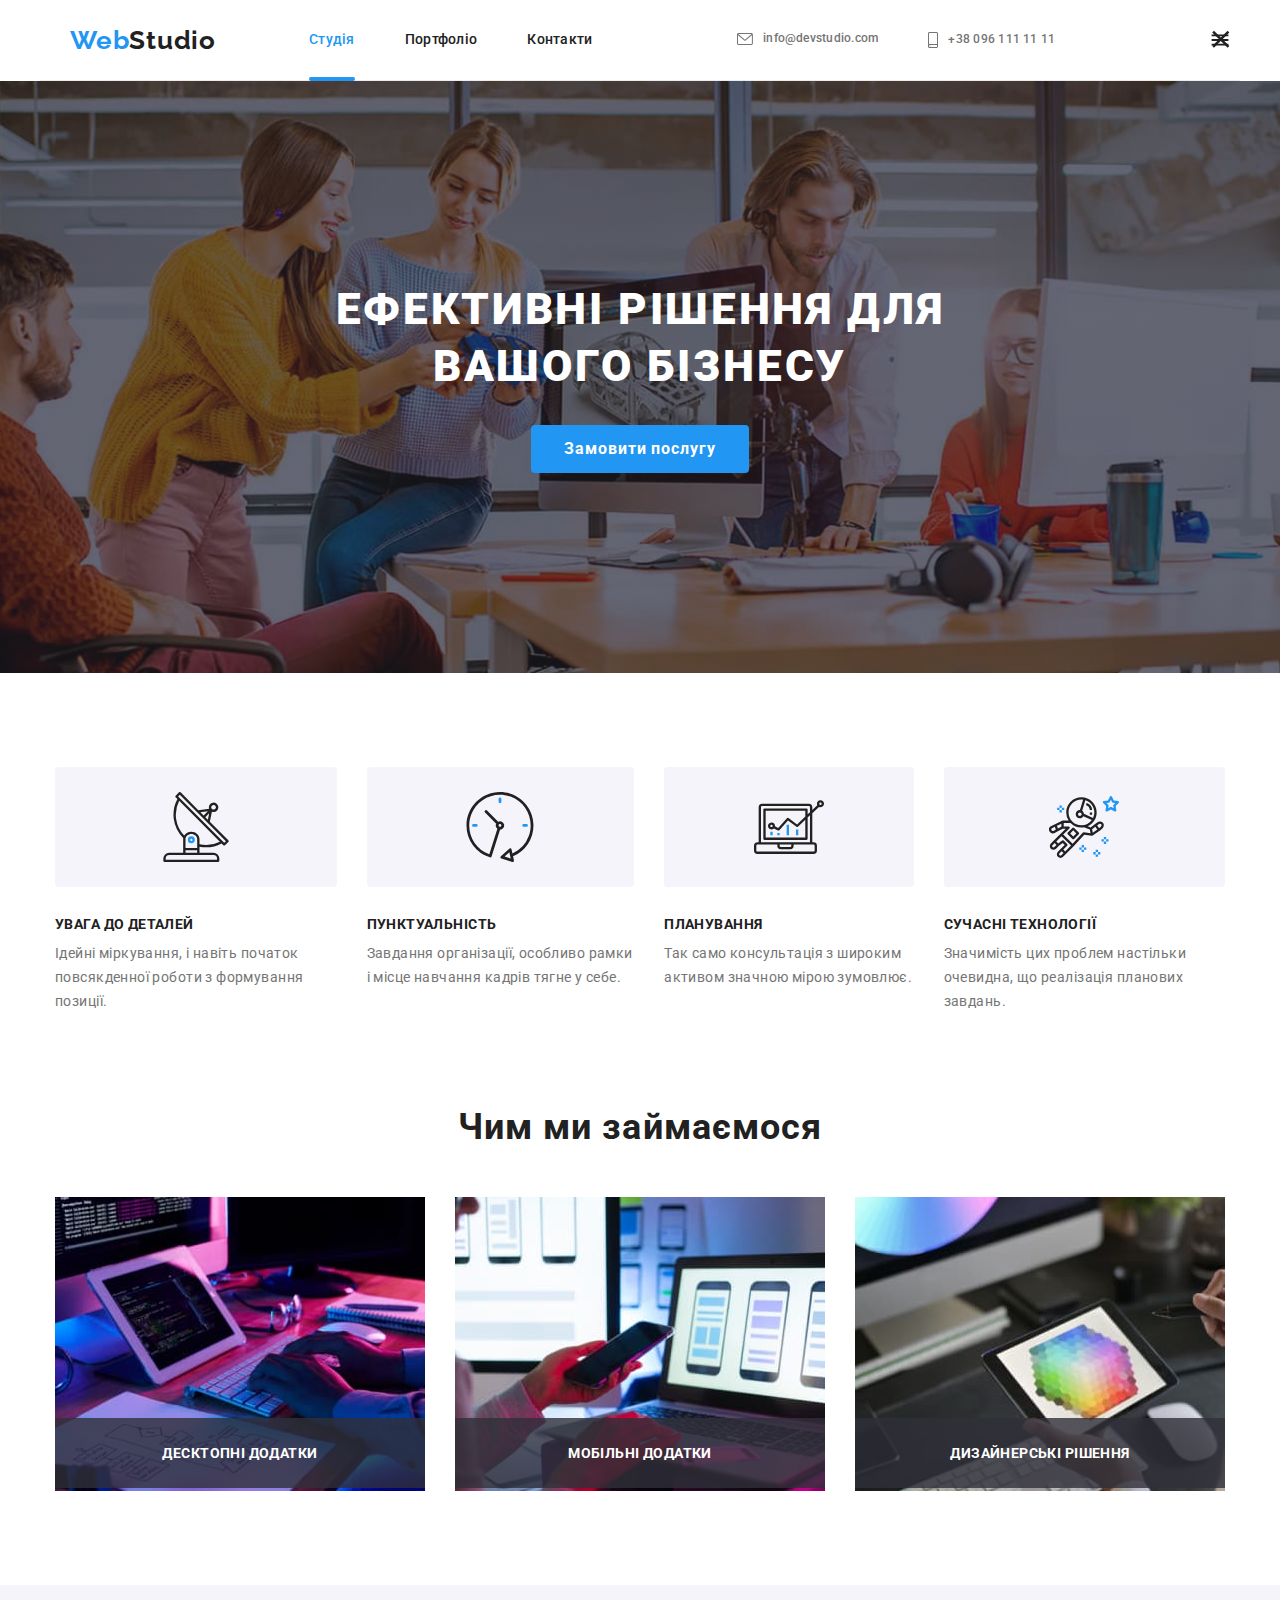
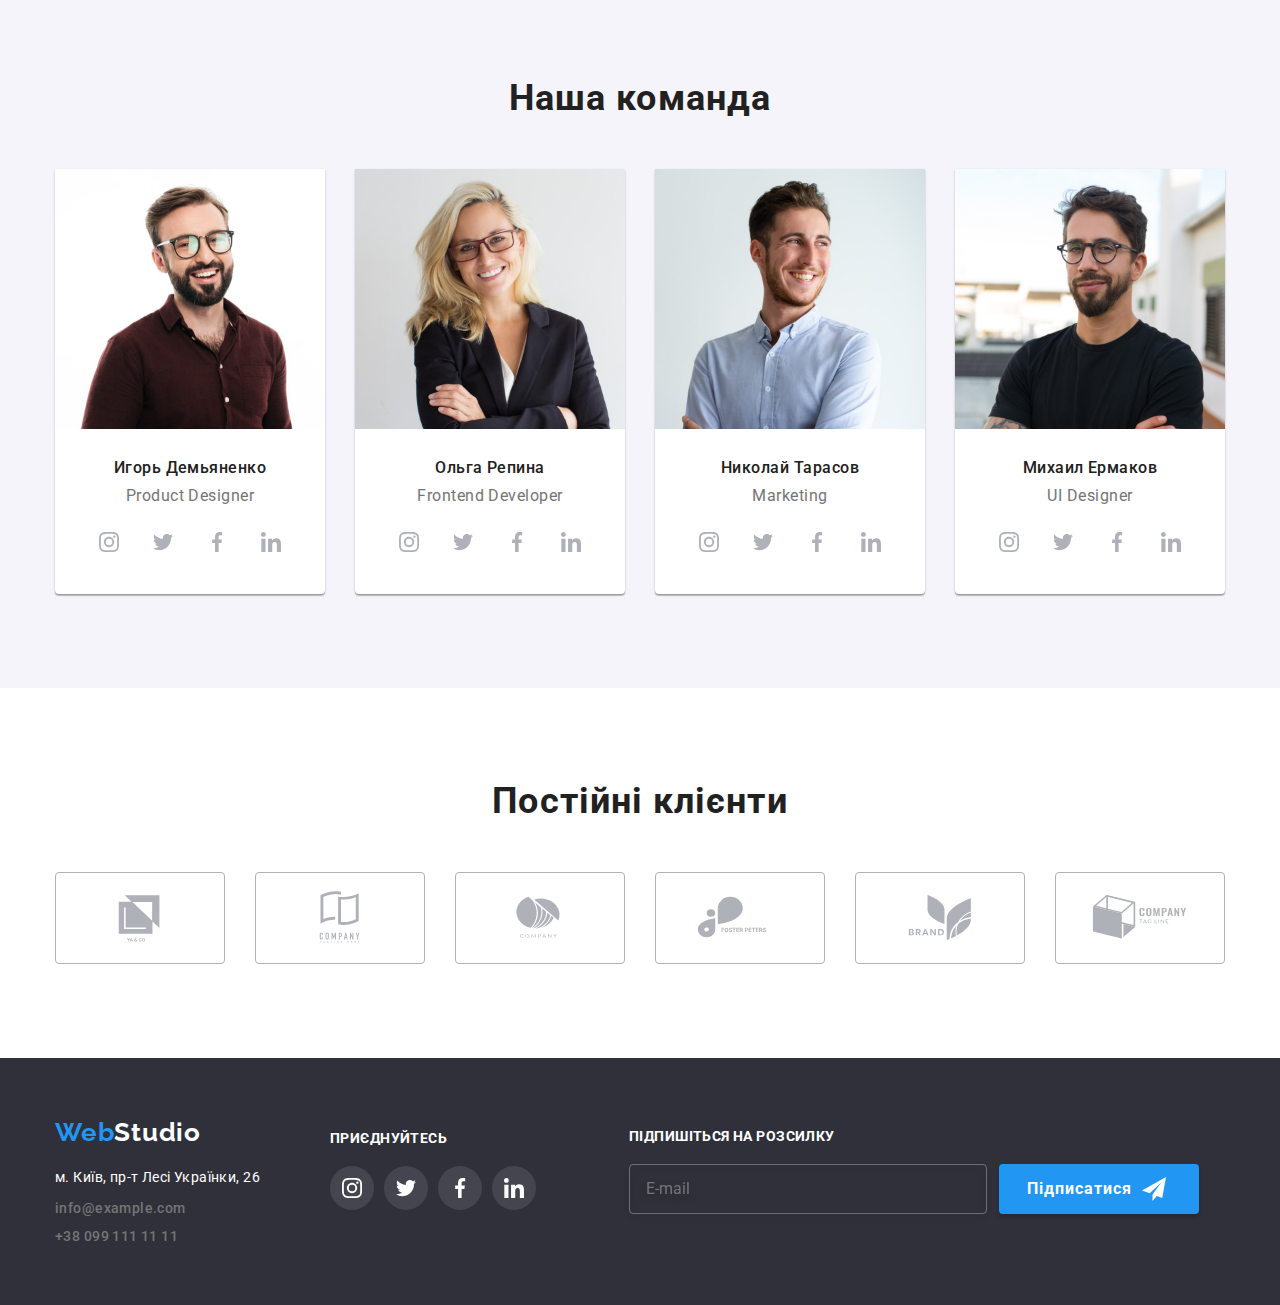
==== index.html @ d183eb11 "styles" ====
<!DOCTYPE html>
<html lang="uk">

<head>
  <meta charset="UTF-8" />
  <meta http-equiv="X-UA-Compatible" content="IE=edge" />
  <meta name="viewport" content="width=device-width, initial-scale=1.0" />
  <title>WebStudio</title>
  <link href="https://fonts.googleapis.com/css2?family=Raleway:wght@700&family=Roboto:wght@400;500;700;900&display=swap"
    rel="stylesheet" />
  <link rel="stylesheet"
    href="https://cdnjs.cloudflare.com/ajax/libs/modern-normalize/1.1.0/modern-normalize.min.css" />
  <link rel="stylesheet" href="./css/main.min.css" />
</head>

<body data-page>
  <header class="header">
    <div class="header__container">
      <a class="header__logo" href="/">Web<span class="header__logo header__logo--styles">Studio</span></a>
      <nav class="nav">
        <ul class="nav__list">
          <li class="nav__item">
            <a class="nav__link nav__link--current" href="#">Студія</a>
          </li>
          <li class="nav__item">
            <a class="nav__link" href="portfolio.html"> Портфоліо</a>
          </li>
          <li class="nav__item"><a class="nav__link" href="#">Контакти</a></li>
        </ul>
      </nav>
      <ul class="contacts__list">
        <li class="contacts__item contacts__item--tablet">
          <a class="contacts__link" href="mailto:info@devstudio.com">
            <svg class="contacts__icon-envelope">
              <use href="./images/icons.svg#envelope"></use>
            </svg>
            info@devstudio.com</a>
        </li>
        <li class="contacts__item">
          <a class="contacts__link" href="tel:+380961111111">
            <svg class="contacts__icon-smartphone">
              <use href="./images/icons.svg#smartphone"></use>
            </svg>+38 096 111 11 11</a>
        </li>
      </ul>
      <button class="button__mobile is-open" type="button">
        <svg class="button-mobile__icon" width="40" height="40" aria-label="перемикач мщбільного меню">
          <use class="icon__menu-mobile" href="./images/icons.svg#menu-mobile"></use>
          <use class="icon__menu-close" href="./images/icons.svg#icon-close"></use>
        </svg>
      </button>
    </div>
  </header>

  <main>
    <!-- hero -->
    <section class="hero">
      <div class="hero__container">
        <h1 class="hero__title">
          Ефективні рішення для <br /> вашого бізнесу
        </h1>
        <button class="hero__btn" type="button" data-modal-open>Замовити послугу</button>
      </div>
    </section>
    <!-- feature -->
    <section class="feature">
      <div class="feature__container">
        <ul class="feature__list">
          <li class="feature__item">
            <div class="feature-block">
              <svg class="feature-block__icon">
                <use href="./images/icons.svg#antenna"></use>
              </svg>
            </div>
            <h2 class="feature__title">УВАГА ДО ДЕТАЛЕЙ</h2>
            <p class="feature__text">
              Ідейні міркування, і навіть початок повсякденної роботи з формування позиції.
            </p>
          </li>

          <li class="feature__item">
            <div class="feature-block">
              <svg class="feature-block__icon">
                <use href="./images/icons.svg#clock"></use>
              </svg>
            </div>
            <h2 class="feature__title">ПУНКТУАЛЬНІСТЬ</h2>
            <p class="feature__text">
              Завдання організації, особливо рамки і місце навчання кадрів тягне у себе.
            </p>
          </li>

          <li class="feature__item">
            <div class="feature-block">
              <svg class="feature-block__icon">
                <use href="./images/icons.svg#diagram"></use>
              </svg>
            </div>
            <h2 class="feature__title">ПЛАНУВАННЯ</h2>
            <p class="feature__text">
              Так само консультація з широким активом значною мірою зумовлює.
            </p>
          </li>

          <li class="feature__item">
            <div class="feature-block">
              <svg class="feature-block__icon">
                <use href="./images/icons.svg#astronaut"></use>
              </svg>
            </div>
            <h2 class="feature__title">СУЧАСНІ ТЕХНОЛОГІЇ</h2>
            <p class="feature__text">
              Значимість цих проблем настільки очевидна, що реалізація планових завдань.
            </p>
          </li>
        </ul>
      </div>
    </section>
    <!--cart -->
    <section class="cart">
      <div class="cart__container">
        <h2 class="cart__title">Чим ми займаємося</h2>

        <ul class="cart__list">
          <li class="cart__item">
            <img class="cart__img" src="images/derection/derection1.jpg" alt="HTML програмирование" width="370"
              height="294" />
            <p class="cart__label">Десктопні&nbsp;додатки</p>
          </li>
          <li class="cart__item">
            <img class="cart__img" src="images/derection/derection2.jpg" alt="Разработка мобильного приложения"
              width="370" height="294" />
            <p class="cart__label">Мобільні&nbsp;додатки</p>
          </li>
          <li class="cart__item">
            <img class="cart__img" src="images/derection/derection3.jpg" alt="Палитра на планшете" width="370"
              height="294" />
            <p class="cart__label">Дизайнерські&nbsp;рішення</p>
          </li>
        </ul>
      </div>
    </section>
    <!-- team -->
    <section class="team">
      <div class="team__container">
        <h2 class="team__title">Наша команда</h2>
        <ul class="team__list">

          <li class="team__item">
            <img class="team__img" src="images/team/team1.jpg" alt="Product Designer" width="270" height="260" />
            <div class="team__wrapper">
              <h3 class="team__name">Игорь Демьяненко</h3>
              <p class="team__profession">Product Designer</p>
              <ul class="social">
                <li class="social__item">
                  <a class="social__link" href="" target="_blank" rel="noopener noreferrer" aria-label="instagram">
                    <svg class="social__icon">
                      <use href="./images/icons.svg#instagram"></use>
                    </svg></a>
                </li>
                <li class="social__item"><a class="social__link" href="" target="_blank" rel="noopener noreferrer"
                    aria-label="twitter"><svg class="social__icon">
                      <use href="./images/icons.svg#twitter"></use>
                    </svg></a></li>
                <li class="social__item"> <a class="social__link" href="" target="_blank" rel="noopener noreferrer"
                    aria-label="facebook"> <svg class="social__icon">
                      <use href="./images/icons.svg#facebook"></use>
                    </svg></a></li>
                <li class="social__item"> <a class="social__link" href="" target="_blank" rel="noopener noreferrer"
                    aria-label="linkedin"> <svg class="social__icon">
                      <use href="./images/icons.svg#linkedin"></use>
                    </svg></a></li>
              </ul>
            </div>
          </li>

          <li class="team__item">
            <img class="team__img" src="images/team/team2.jpg" alt="Frontend Developer" width="270" height="260" />
            <div class="team__wrapper">
              <h3 class="team__name">Ольга Репина</h3>
              <p class="team__profession">Frontend Developer</p>
              <ul class="social">
                <li class="social__item"> <a class="social__link" href="" target="_blank" rel="noopener noreferrer"
                    aria-label="instagram">
                    <svg class="social__icon">
                      <use href="./images/icons.svg#instagram"></use>
                    </svg></a></li>
                <li class="social__item"><a class="social__link" href="" target="_blank" rel="noopener noreferrer"
                    aria-label="twitter"><svg class="social__icon">
                      <use href="./images/icons.svg#twitter"></use>
                    </svg></a></li>
                <li class="social__item"> <a class="social__link" href="" target="_blank" rel="noopener noreferrer"
                    aria-label="facebook"> <svg class="social__icon">
                      <use href="./images/icons.svg#facebook"></use>
                    </svg></a></li>
                <li class="social__item"> <a class="social__link" href="" target="_blank" rel="noopener noreferrer"
                    aria-label="linkedin"> <svg class="social__icon">
                      <use href="./images/icons.svg#linkedin"></use>
                    </svg></a></li>
              </ul>
            </div>
          </li>

          <li class="team__item">
            <img class="team__img" src="images/team/team3.jpg" alt="Marketing" width="270" height="260" />
            <div class="team__wrapper">
              <h3 class="team__name">Николай Тарасов</h3>
              <p class="team__profession">Marketing</p>
              <ul class="social">
                <li class="social__item"> <a class="social__link" href="" target="_blank" rel="noopener noreferrer"
                    aria-label="instagram">
                    <svg class="social__icon">
                      <use href="./images/icons.svg#instagram"></use>
                    </svg></a></li>
                <li class="social__item"><a class="social__link" href="" target="_blank" rel="noopener noreferrer"
                    aria-label="twitter"><svg class="social__icon">
                      <use href="./images/icons.svg#twitter"></use>
                    </svg></a></li>
                <li class="social__item"> <a class="social__link" href="" target="_blank" rel="noopener noreferrer"
                    aria-label="facebook"> <svg class="social__icon">
                      <use href="./images/icons.svg#facebook"></use>
                    </svg></a></li>
                <li class="social__item"> <a class="social__link" href="" target="_blank" rel="noopener noreferrer"
                    aria-label="linkedin"> <svg class="social__icon">
                      <use href="./images/icons.svg#linkedin"></use>
                    </svg></a></li>
              </ul>
            </div>
          </li>

          <li class="team__item">
            <img class="team__img" src="images/team/team4.jpg" alt="UI Designer" width="270" height="260" />
            <div class="team__wrapper">
              <h3 class="team__name">Михаил Ермаков</h3>
              <p class="team__profession">UI Designer</p>
              <ul class="social">
                <li class="social__item"> <a class="social__link" href="" target="_blank" rel="noopener noreferrer"
                    aria-label="instagram">
                    <svg class="social__icon">
                      <use href="./images/icons.svg#instagram"></use>
                    </svg></a></li>
                <li class="social__item"><a class="social__link" href="" target="_blank" rel="noopener noreferrer"
                    aria-label="twitter"><svg class="social__icon">
                      <use href="./images/icons.svg#twitter"></use>
                    </svg></a></li>
                <li class="social__item"> <a class="social__link" href="" target="_blank" rel="noopener noreferrer"
                    aria-label="facebook"> <svg class="social__icon">
                      <use href="./images/icons.svg#facebook"></use>
                    </svg></a></li>
                <li class="social__item"> <a class="social__link" href="" target="_blank" rel="noopener noreferrer"
                    aria-label="linkedin"> <svg class="social__icon">
                      <use href="./images/icons.svg#linkedin"></use>
                    </svg></a></li>
              </ul>
            </div>
          </li>
        </ul>
      </div>
    </section>
    <!-- clients -->
    <section class="clients">
      <div class="clients__container">
        <h2 class="clients__title">Постійні клієнти</h2>
        <ul class="clients__list">
          <li class="clients__item">
            <a class="clients__logo" href="">
              <svg class="clients__icon icon-logo">
                <use href="./images/icons.svg#logo-1"></use>
              </svg></a>
          </li>
          <li class="clients__item">
            <a class="clients__logo" href="">
              <svg class="clients__icon">
                <use href="./images/icons.svg#logo-2"></use>
              </svg>
            </a>
          </li>
          <li class="clients__item">
            <a class="clients__logo" href="">
              <svg class="clients__icon">
                <use href="./images/icons.svg#logo-3"></use>
              </svg>
            </a>
          </li>
          <li class="clients__item">
            <a class="clients__logo" href="">
              <svg class="clients__icon">
                <use href="./images/icons.svg#logo-4"></use>
              </svg>
            </a>
          </li>
          <li class="clients__item">
            <a class="clients__logo" href="">
              <svg class="clients__icon">
                <use href="./images/icons.svg#logo-5"></use>
              </svg>
            </a>
          </li>
          <li class="clients__item">
            <a class="clients__logo" href="">
              <svg class="clients__icon">
                <use href="./images/icons.svg#logo-6"></use>
              </svg>
            </a>
          </li>
        </ul>
      </div>
    </section>
  </main>
  <!-- footer -->
  <footer class="footer">
    <div class="footer__container">
      <div class="footer__tablet">
        <div class="footer__group">
          <a class="footer__logo" href="/">Web<span class="footer__logo footer__logo--styles">Studio</span></a>

          <address class="footer__address">м. Київ, пр-т Лесі Українки, 26</address>

          <ul class="footer-contacts__list">
            <li class="footer-contacts__item">
              <a class="footer-contacts__link" href="mailto:info@example.com">info@example.com</a>
            </li>
            <li class="footer-contacts__item">
              <a class="footer-contacts__link" href="tel:+380991111111">+38 099 111 11 11</a>
            </li>
          </ul>
        </div>

        <div class="footer__socials-group">
          <h2 class="footer__socials-title">приєднуйтесь</h2>

          <ul class="footer-socials__list">
            <li class="footer-socials__item">
              <a class="footer-social__link" href="" target="_blank" rel="noopener noreferrer" aria-label="instagram">
                <svg class="footer-social__icon">
                  <use href="./images/icons.svg#instagram"></use>
                </svg></a>
            </li>
            <li class="footer-socials__item">
              <a class="footer-social__link" href="" target="_blank" rel="noopener noreferrer" aria-label="twitter"><svg
                  class="footer-social__icon">
                  <use href="./images/icons.svg#twitter"></use>
                </svg></a>
            </li>
            <li class="footer-socials__item">
              <a class="footer-social__link" href="" target="_blank" rel="noopener noreferrer" aria-label="facebook">
                <svg class="footer-social__icon">
                  <use href="./images/icons.svg#facebook"></use>
                </svg></a>
            </li>
            <li class="footer-socials__item">
              <a class="footer-social__link" href="" target="_blank" rel="noopener noreferrer" aria-label="linkedin">
                <svg class="footer-social__icon">
                  <use href="./images/icons.svg#linkedin"></use>
                </svg></a>
            </li>
          </ul>
        </div>
      </div>
      <!-- footer-form-group -->
      <div class="footer-form__group">
        <h2 class="footer-form__title">Підпишіться на розсилку</h2>
        <form class="footer-form">
          <input class="footer-form__email" type="text" placeholder="E-mail">
          <div class="footer-form-btn__tablet">
            <button class="footer-form__btn" type="submit">Підписатися <svg class="footer-form__btn-icon">
                <use href="./images/icons.svg#send"></use>
              </svg></button>
          </div>
        </form>
      </div>
    </div>
  </footer>
  <!-- backdrop -->
  <div class="backdrop is-hidden" data-modal>
    <div class="modal">
      <button class="modal-btn" type="button" data-modal-close>
        <svg class="modal-btn__icon" width="18" height="18">
          <use href="./images/icons.svg#icon-close"></use>
        </svg>
      </button>
      <!-- form -->
      <form class="register-form">
        <strong class="register-form__title">Залиште свої дані, ми вам передзвонимо</strong>
        <div class="register-form__group" role="group">
          <label class="register-form__wrap">
            <span class="register-form__label">Ім'я</span>
            <input class="register-form__input" type="text" name="user-name" required minlength="3">
            <svg class="register-form__icon" width="18" height="18">
              <use href="./images/icons.svg#person"></use>
            </svg>
          </label>
          <label class="register-form__wrap">
            <span class="register-form__label">Телефон</span>
            <input class="register-form__input" type="text" name="user-phone" required>
            <svg class="register-form__icon" width="18" height="18">
              <use href="./images/icons.svg#phone"></use>
            </svg>
          </label>
          <label class="register-form__wrap">
            <span class="register-form__label">Пошта</span>
            <input class="register-form__input" type="text" name="user-email" required>
            <svg class="register-form__icon" width="18" height="18">
              <use href="./images/icons.svg#email"></use>
            </svg>
          </label>
          <label class="register-form__wrap">
            <span class="register-form__label">Коментар</span>
            <textarea class="register-form__message" name="user-commet" rows="10"
              placeholder="Введіть текст"></textarea>
          </label>
        </div>

        <label class="register-form__agreement">
          <input class="register-checkbox visually-hidden" type="checkbox" name="user-rules" value="rules">
          <svg class="register-checkbox__icon" width="16" height="15">
            <use class="register-icon__uncheck" href="./images/icons.svg#uncheck"></use>
            <use class="register-icon__check" href="./images/icons.svg#check"></use>
          </svg><span class="register-checkbox__text">Погоджуюся з розсилкою та приймаю
            <a href="" class="register-checkbox__link" target="_blank">Умови договору</a>
          </span>
        </label>

        <button class="register-form__btn" type="submit">Відправити</button>
      </form>
    </div>
  </div>
  <script src="./js/modal.js"></script>
  <!-- <script src="./js/mobile-menu.js"></script> -->
</body>

</html>
---- css/main.min.css ----
:root{--main-font: "Roboto", sans-serif;--secondary-font: "Raleway", sans-serif;--white-color: #fff;--main-txt-color: #212121;--accent-color: #2196f3;--grey-color: #757575;--darkblue-background-color: #2f303a;--lightdrey-background-color: #f5f4fa;--border-color: #ececec;--border-cart-color: #eeeeee;--btn-background-color: #188ce8;--animation-hover: 250ms cubic-bezier(0.4, 0, 0.2, 1)}.visually-hidden{position:absolute;white-space:nowrap;width:1px;height:1px;overflow:hidden;border:0;padding:0;clip:rect(0 0 0 0);-webkit-clip-path:inset(50%);clip-path:inset(50%);margin:-1px}@-webkit-keyframes move{0%{-webkit-transform:translatex(-600px);transform:translatex(-600px)}100%{-webkit-transform:translatex(0);transform:translatex(0)}}@keyframes move{0%{-webkit-transform:translatex(-600px);transform:translatex(-600px)}100%{-webkit-transform:translatex(0);transform:translatex(0)}}@-webkit-keyframes animateY{0%{opacity:.5;-webkit-transform:translateY(-220px);transform:translateY(-220px)}50%{opacity:.7;-webkit-transform:translateY(-5px);transform:translateY(-5px)}100%{opacity:1;-webkit-transform:translateY(0);transform:translateY(0)}}@keyframes animateY{0%{opacity:.5;-webkit-transform:translateY(-220px);transform:translateY(-220px)}50%{opacity:.7;-webkit-transform:translateY(-5px);transform:translateY(-5px)}100%{opacity:1;-webkit-transform:translateY(0);transform:translateY(0)}}@-webkit-keyframes fade-in{0%{opacity:.3;-webkit-transform:translateY(300px) scale(0.3);transform:translateY(300px) scale(0.3)}100%{opacity:1;-webkit-transform:translatey(0) scale(1);transform:translatey(0) scale(1)}}@keyframes fade-in{0%{opacity:.3;-webkit-transform:translateY(300px) scale(0.3);transform:translateY(300px) scale(0.3)}100%{opacity:1;-webkit-transform:translatey(0) scale(1);transform:translatey(0) scale(1)}}@media screen and (min-width: 480px){.portfolio,.clients,.team,.cart,.feature,.hero{padding:60px 0}}@media screen and (min-width: 768px){.portfolio,.clients,.team,.cart,.feature,.hero{padding:60px 0}}@media screen and (min-width: 1200px){.portfolio,.clients,.team,.cart,.feature,.hero{padding:94px 0}}.portfolio__container,.footer__container,.clients__container,.team__container,.cart__container,.feature__container,.hero__container,.header__container,.header{margin:0 auto;padding:0 15px}@media screen and (min-width: 480px){.portfolio__container,.footer__container,.clients__container,.team__container,.cart__container,.feature__container,.hero__container,.header__container,.header{width:480px}}@media screen and (min-width: 768px){.portfolio__container,.footer__container,.clients__container,.team__container,.cart__container,.feature__container,.hero__container,.header__container,.header{width:768px}}@media screen and (min-width: 1200px){.portfolio__container,.footer__container,.clients__container,.team__container,.cart__container,.feature__container,.hero__container,.header__container,.header{width:1200px}}body{font-family:var(--main-font);color:var(--main-txt-color);margin:0}.no-scroll{overflow:hidden}html{-webkit-box-sizing:border-box;box-sizing:border-box}*,*::before,*::after{-webkit-box-sizing:inherit;box-sizing:inherit}h1,h2,h3,h4,h5,h6,p,ul{margin:0;padding:0}ul{list-style-type:none}.hero__btn{display:inline-block;padding:10px 24px;font-family:inherit;line-height:1.6;font-weight:700;font-size:16px;letter-spacing:.06em;cursor:pointer;border:1px solid rgba(0,0,0,0);border-radius:4px;background-color:var(--accent-color);color:var(--white-color);-webkit-transition:background-color var(--animation-hover),color var(--animation-hover);transition:background-color var(--animation-hover),color var(--animation-hover)}.hero__btn:hover,.hero__btn:focus{background-color:var(--btn-background-color);color:var(--white-color)}@media screen and (min-width: 1200px){.hero__btn{padding:10px 32px}}.button__mobile{display:-webkit-inline-box;display:-ms-inline-flexbox;display:inline-flex;-webkit-box-align:center;-ms-flex-align:center;align-items:center;-webkit-box-pack:center;-ms-flex-pack:center;justify-content:center;background-color:rgba(0,0,0,0);border:none;width:40px;height:40px;margin-left:auto}@media screen and (max-widht: 738px){.button__mobile{display:none}}.button-mobile__icon{width:40px;height:40px;fill:var(--main-txt-color)}@media screen and (max-widht: 738px){.button-mobile__icon{display:none}}.button__mobile .icon__menu-close{display:none}.button__mobile.is-open .icon__menu-close{display:block}@media screen and (min-width: 768px)and (max-width: 1200px){.footer-form__group{max-width:450px;text-align:center;margin:0 auto}}@media screen and (min-width: 1200px){.footer-form__group{margin:0}}@media screen and (min-width: 450px)and (max-width: 768px){.footer-form__group{text-align:center}}.footer-form__title{font-weight:700;font-size:14px;line-height:1.1428571429;letter-spacing:.03em;text-transform:uppercase;color:var(--white-color);margin-bottom:20px}@media screen and (min-width: 1200px){.footer-form{display:-webkit-box;display:-ms-flexbox;display:flex}}.footer-form__email{margin-bottom:20px;min-width:450px;min-height:50px;padding:15px 16px;border:none;border:1px solid rgba(255,255,255,.3);-webkit-filter:drop-shadow(0px 4px 4px rgba(0, 0, 0, 0.15));filter:drop-shadow(0px 4px 4px rgba(0, 0, 0, 0.15));border-radius:4px;background-color:rgba(0,0,0,0);outline:rgba(0,0,0,0)}@media screen and (min-width: 1200px){.footer-form__email{margin:0 12px 0 0}}@media screen and (min-width: 1200px){.footer-form__email{min-width:358px}}.footer-form__btn{font-weight:700;font-size:16px;line-height:1.875;display:-webkit-inline-box;display:-ms-inline-flexbox;display:inline-flex;-webkit-box-align:center;-ms-flex-align:center;align-items:center;letter-spacing:.06em;color:var(--white-color);min-width:200px;min-height:50px;padding:10px 28px;background-color:var(--accent-color);border:none;-webkit-box-shadow:0px 4px 4px rgba(0,0,0,.15);box-shadow:0px 4px 4px rgba(0,0,0,.15);border-radius:4px}.footer-form__btn-icon{margin-left:10px;width:24px;height:24px;fill:var(--white-color)}.backdrop{position:fixed;top:0;left:0;z-index:1000;display:-webkit-box;display:-ms-flexbox;display:flex;-webkit-box-align:center;-ms-flex-align:center;align-items:center;-webkit-box-pack:center;-ms-flex-pack:center;justify-content:center;width:100%;height:100%;background-color:rgba(0,0,0,.2);-webkit-transition:opacity var(--animation-hover),visibility var(--animation-hover);transition:opacity var(--animation-hover),visibility var(--animation-hover)}.backdrop.is-hidden{opacity:0;visibility:hidden;pointer-events:none}.modal{display:block;position:absolute;padding:40px 39px 40px 41px;top:50%;left:50%;-webkit-transform:translate(-50%, -50%);transform:translate(-50%, -50%);width:528px;min-height:581px;background-color:#fff;-webkit-box-shadow:0px 1px 3px rgba(0,0,0,.12),0px 1px 1px rgba(0,0,0,.14),0px 2px 1px rgba(0,0,0,.2);box-shadow:0px 1px 3px rgba(0,0,0,.12),0px 1px 1px rgba(0,0,0,.14),0px 2px 1px rgba(0,0,0,.2);border-radius:4px;opacity:1;-webkit-transition:opacity var(--animation-hover),-webkit-transform var(--animation-hover);transition:opacity var(--animation-hover),-webkit-transform var(--animation-hover);transition:transform var(--animation-hover),opacity var(--animation-hover);transition:transform var(--animation-hover),opacity var(--animation-hover),-webkit-transform var(--animation-hover)}.backdrop.is-hidden .modal{opacity:0;-webkit-transform:translate(-50%, -50%) scale(0.5);transform:translate(-50%, -50%) scale(0.5)}.modal-btn{position:absolute;top:8px;right:8px;cursor:pointer;border-radius:50%;background-color:rgba(0,0,0,0);border:1px solid rgba(0,0,0,.1);width:30px;height:30px;padding:0;display:-webkit-box;display:-ms-flexbox;display:flex;-webkit-box-align:center;-ms-flex-align:center;align-items:center;-webkit-box-pack:center;-ms-flex-pack:center;justify-content:center}.modal-btn__icon{width:18px;height:18px;-webkit-transition:fill var(--animation-hover);transition:fill var(--animation-hover)}.modal-btn__icon:hover,.modal-btn__icon:focus{fill:#2196f3}.register-form{text-align:center}.register-form__title{display:block;margin-bottom:12px;text-align:center;font-weight:700;font-size:20px;line-height:1.15;letter-spacing:.03em;color:inherit}.register-form__group{margin-bottom:20px}.register-form__wrap{display:block;position:relative}.register-form__wrap:not(:last-child){margin-bottom:10px}.register-form__label{display:block;text-align:left;margin-bottom:4px;font-weight:400;font-size:12px;line-height:1.1666666667;letter-spacing:.01em;color:var(--grey-color)}.register-form__input,.register-form__message{height:40px;width:100%;padding:15px;padding-left:42px;outline:rgba(0,0,0,0);border:1px solid rgba(33,33,33,.2);border-radius:4px;-webkit-transition:border-color var(--animation-hover);transition:border-color var(--animation-hover)}.register-form__input:hover,.register-form__input:focus,.register-form__message:hover,.register-form__message:focus{border-color:var(--accent-color)}.register-form__message{resize:none;height:120px;padding:12px 16px;-webkit-transition:border-color var(--animation-hover);transition:border-color var(--animation-hover)}.register-form__message::-webkit-input-placeholder{font-weight:400;font-size:12px;line-height:1.1666666667;letter-spacing:.01em;color:rgba(117,117,117,.5)}.register-form__message::-moz-placeholder{font-weight:400;font-size:12px;line-height:1.1666666667;letter-spacing:.01em;color:rgba(117,117,117,.5)}.register-form__message:-ms-input-placeholder{font-weight:400;font-size:12px;line-height:1.1666666667;letter-spacing:.01em;color:rgba(117,117,117,.5)}.register-form__message::-ms-input-placeholder{font-weight:400;font-size:12px;line-height:1.1666666667;letter-spacing:.01em;color:rgba(117,117,117,.5)}.register-form__message::placeholder{font-weight:400;font-size:12px;line-height:1.1666666667;letter-spacing:.01em;color:rgba(117,117,117,.5)}.register-form__icon{position:absolute;bottom:11px;left:15px;display:-webkit-box;display:-ms-flexbox;display:flex;-webkit-box-align:center;-ms-flex-align:center;align-items:center;-webkit-box-pack:center;-ms-flex-pack:center;justify-content:center;-webkit-transition:fill var(--animation-hover);transition:fill var(--animation-hover)}.register-form__input:hover+.register-form__icon,.register-form__input:focus+.register-form__icon{fill:var(--accent-color)}.register-form__agreement{margin-bottom:30px;display:-webkit-box;display:-ms-flexbox;display:flex;-webkit-box-align:center;-ms-flex-align:center;align-items:center;-webkit-box-pack:center;-ms-flex-pack:center;justify-content:center}.register-checkbox:checked+.register-checkbox__icon .register-icon__uncheck{opacity:0;-webkit-transition:opacity var(--animation-hover);transition:opacity var(--animation-hover)}.register-checkbox__icon{margin-right:8px;-webkit-transition:background-color var(--animation-hover);transition:background-color var(--animation-hover)}.register-checkbox:checked+.register-checkbox__icon{background-color:var(--accent-color)}.register-icon__check{opacity:0;fill:var(--white-color);-webkit-transition:opacity var(--animation-hover);transition:opacity var(--animation-hover)}.register-checkbox:checked+.register-checkbox__icon .register-icon__check{opacity:1}.register-checkbox:checked .register-checkbox__icon{background-color:var(--accent-color)}.register-checkbox__text{font-weight:400;font-size:14px;line-height:1.7142857143;letter-spacing:.03em;color:var(--grey-color);-webkit-user-select:none;-moz-user-select:none;-ms-user-select:none;user-select:none}.register-checkbox__link{color:#2196f3;text-underline-position:under}.register-form__btn{display:-webkit-inline-box;display:-ms-inline-flexbox;display:inline-flex;-webkit-box-align:center;-ms-flex-align:center;align-items:center;padding:10px 52px;font-weight:700;font-size:16px;line-height:1.875;letter-spacing:.06em;cursor:pointer;border:none;-webkit-box-shadow:0px 4px 4px rgba(0,0,0,.15);box-shadow:0px 4px 4px rgba(0,0,0,.15);border-radius:4px;background-color:var(--accent-color);color:var(--white-color)}.register-form__btn:hover,.register-form__btn:focus{background-color:var(--btn-background-color)}@media screen and (min-width: 738px){.nav{margin-left:88px}}@media screen and (min-width: 1200px){.nav{margin-left:93px}}.nav__list{display:none}@media screen and (min-width: 738px){.nav__list{display:-webkit-box;display:-ms-flexbox;display:flex}}.nav__item+.nav__item{margin-left:50px}.nav__link{display:block;padding:32px 0;text-decoration:none;font-weight:500;font-size:40px;line-height:1.1;letter-spacing:.02em;-webkit-transition:color var(--animation-hover);transition:color var(--animation-hover);color:var(--main-txt-color);position:relative}.nav__link:hover,.nav__link:focus{color:var(--accent-color)}.nav__link::after{content:"";display:block;position:absolute;bottom:-1px;width:100%;background-color:var(--accent-color);border-radius:2px;height:4px;opacity:0;-webkit-transition:opacity var(--animation-hover);transition:opacity var(--animation-hover)}.nav__link:hover:after{opacity:1}@media screen and (min-width: 738px){.nav__link{font-size:14px}}.nav__link--current{color:var(--accent-color)}.nav__link.nav__link--current::after{opacity:1}.header{border-bottom:1px solid var(--border-color)}@media screen and (min-width: 738px)and (max-width: 1200px){.header{margin:0;padding:0}}.header__container{display:-webkit-box;display:-ms-flexbox;display:flex;-webkit-box-align:center;-ms-flex-align:center;align-items:center}.header__logo{font-weight:700;text-decoration:none;font-family:var(--secondary-font);font-size:24px;line-height:1.1;letter-spacing:.03em;color:var(--accent-color)}@media screen and (min-width: 1200px){.header__logo{font-size:26px}}.header__logo--styles{font-style:var(--secondary-font);font-size:26px;line-height:1.1;letter-spacing:.03em;color:var(--main-txt-color)}@media screen and (min-width: 320px)and (max-width: 1200px){.contacts__list{display:none}}@media screen and (min-width: 738px)and (max-width: 1200px){.contacts__list{max-width:138px;display:block;margin-left:auto}}@media screen and (min-width: 1200px){.contacts__list{display:-webkit-box;display:-ms-flexbox;display:flex;margin-left:auto}}.contacts__list .contacts__link{-webkit-box-align:center;-ms-flex-align:center;align-items:center;display:-webkit-box;display:-ms-flexbox;display:flex;font-weight:500;font-size:12px;line-height:1.1;letter-spacing:.02em;text-decoration:none;color:var(--grey-color);-webkit-transition:color var(--animation-hover);transition:color var(--animation-hover)}@media screen and (min-width: 1200px){.contacts__list .contacts__link{padding:32px 0}}@media screen and (min-width: 738px)and (max-width: 1200px){.contacts__item--tablet{margin-bottom:10px}}@media screen and (min-width: 768px){.contacts__link{font-size:12px}}@media screen and (min-width: 1200px){.contacts__link{font-size:14px}}.contacts__item:not(:last-child){margin-right:50px}.contacts__link:hover,.contacts__link:focus{color:var(--accent-color)}.contacts__icon-envelope{width:16px;height:12px;fill:currentColor;margin-right:10px;-webkit-transition:fill var(--animation-hover);transition:fill var(--animation-hover)}.contacts__icon-smartphone{width:10px;height:16px;fill:currentColor;margin-right:10px;-webkit-transition:fill var(--animation-hover);transition:fill var(--animation-hover)}.contacts__icon-envelope:hover,.contacts__icon-smartphone:hover,.contacts__icon-envelope:focus,.contacts__icon-smartphone:focus{fill:var(--accent-color)}.hero{padding-top:118px;padding-bottom:118px;text-align:center;background-color:var(--darkblue-background-color);background-image:-webkit-gradient(linear, left top, right top, from(rgba(47, 48, 58, 0.4)), to(rgba(47, 48, 58, 0.4))),url("../images/hero/Img-10-2.jpg");background-image:linear-gradient(to right, rgba(47, 48, 58, 0.4), rgba(47, 48, 58, 0.4)),url("../images/hero/Img-10-2.jpg");max-width:1600px;margin:0 auto;background-repeat:no-repeat;background-size:cover;background-position:center}@media screen and (min-width: 1200px){.hero{padding:200px 0 200px 0}}.hero__title{margin-bottom:30px;font-weight:900;font-size:26px;line-height:1.3;letter-spacing:.06em;text-transform:uppercase;color:var(--white-color);-webkit-animation:move 1500ms linear 100ms 1 both;animation:move 1500ms linear 100ms 1 both}@media screen and (min-width: 1200px){.hero__title{font-size:44px}}.feature{padding-bottom:0}.feature__list{margin:0 auto}@media screen and (min-width: 768px){.feature__list{display:-webkit-box;display:-ms-flexbox;display:flex;gap:30px}}@media screen and (min-width: 768px)and (max-width: 1200px){.feature__list{display:-webkit-box;display:-ms-flexbox;display:flex;-ms-flex-wrap:wrap;flex-wrap:wrap;gap:30px;-webkit-box-pack:center;-ms-flex-pack:center;justify-content:center}}.feature__item{margin-bottom:30px}@media screen and (min-width: 768px){.feature__item{margin-bottom:0}}@media screen and (min-width: 768px)and (max-width: 1200px){.feature__item{-ms-flex-preferred-size:calc((100% - 60px)/2);flex-basis:calc((100% - 60px)/2)}}.feature__item:not(:last-child){margin-bottom:0}.feature__title{margin-bottom:10px}.feature-block{display:-webkit-box;display:-ms-flexbox;display:flex;height:120px;background-color:var(--lightdrey-background-color);-webkit-box-pack:center;-ms-flex-pack:center;justify-content:center;-webkit-box-align:center;-ms-flex-align:center;align-items:center;border-radius:4px;margin-bottom:30px}.feature-block__icon{margin:0;width:70px;height:70px}.feature__title{font-weight:700;text-transform:uppercase;font-size:14px;line-height:1.1;letter-spacing:.03em}.feature__text{font-size:14px;line-height:1.7;letter-spacing:.03em;color:var(--grey-color)}@media screen and (min-width: 320px)and (max-width: 1199px){.cart{display:none}}.cart__title{text-align:center;margin-bottom:50px;font-weight:700;font-size:36px;line-height:1.1;letter-spacing:.03em;-webkit-animation:move 1500ms linear 100ms 1 both;animation:move 1500ms linear 100ms 1 both}.cart__list{display:-webkit-box;display:-ms-flexbox;display:flex;gap:30px}.cart__item{position:relative;-webkit-animation:fade-in 1500ms ease 100ms 1 alternate both;animation:fade-in 1500ms ease 100ms 1 alternate both}.cart__img{display:block}.cart__label{font-weight:700;font-size:14px;line-height:1.1428571429;text-align:center;letter-spacing:.03em;text-transform:uppercase;display:-webkit-box;display:-ms-flexbox;display:flex;-webkit-box-align:center;-ms-flex-align:center;align-items:center;-webkit-box-pack:center;-ms-flex-pack:center;justify-content:center;position:absolute;bottom:3px;background-color:rgba(47,48,58,.8);color:#fff;width:100%;padding:27px 107px;-webkit-animation:animateY 5000ms ease 500ms 1 alternate both;animation:animateY 5000ms ease 500ms 1 alternate both}.team{background-color:var(--lightdrey-background-color)}.team__title{text-align:center;margin-bottom:30px;font-weight:700;font-size:28px;line-height:1.1;letter-spacing:.03em;-webkit-animation:move 1500ms linear 100ms 1 both;animation:move 1500ms linear 100ms 1 both}@media screen and (min-width: 1200px){.team__title{font-size:36px;margin-bottom:50px}}.team__list{margin:0 auto}@media screen and (min-width: 768px){.team__list{display:-webkit-box;display:-ms-flexbox;display:flex;gap:30px;-webkit-box-pack:center;-ms-flex-pack:center;justify-content:center}}@media screen and (min-width: 768px)and (max-width: 1200px){.team__list{display:-webkit-box;display:-ms-flexbox;display:flex;-ms-flex-wrap:wrap;flex-wrap:wrap;gap:30px}}.team__item{background-color:var(--white-color);text-align:center;border-radius:0px 0px 4px 4px;-webkit-box-shadow:0px 1px 3px rgba(0,0,0,.12),0px 1px 1px rgba(0,0,0,.14),0px 2px 1px rgba(0,0,0,.2);box-shadow:0px 1px 3px rgba(0,0,0,.12),0px 1px 1px rgba(0,0,0,.14),0px 2px 1px rgba(0,0,0,.2);-webkit-animation:fade-in 1500ms ease 100ms 1 alternate both;animation:fade-in 1500ms ease 100ms 1 alternate both}@media screen and (min-width: 768px)and (max-width: 1200px){.team__item{-ms-flex-preferred-size:calc((100% - 60px)/2);flex-basis:calc((100% - 60px)/2)}}.team__img{display:block}.team__wrapper{padding:30px 0}.team__name{margin-bottom:10px;font-weight:500;font-size:16px;line-height:1.1;letter-spacing:.03em}.team__profession{font-size:16px;line-height:1.1;letter-spacing:.03em;color:var(--grey-color);margin-bottom:16px}.social{display:-webkit-box;display:-ms-flexbox;display:flex;-webkit-box-pack:center;-ms-flex-pack:center;justify-content:center}.social__item:not(:last-child){margin-right:10px}.social__link{width:44px;height:44px;border-radius:50%;display:-webkit-box;display:-ms-flexbox;display:flex;-webkit-box-align:center;-ms-flex-align:center;align-items:center;-webkit-box-pack:center;-ms-flex-pack:center;justify-content:center;color:#afb1b8;-webkit-transition:background-color var(--animation-hover),color var(--animation-hover);transition:background-color var(--animation-hover),color var(--animation-hover)}.social__link:hover,.social__link:focus{background-color:var(--accent-color);color:var(--white-color)}.social__icon{width:20px;height:20px;fill:currentColor}.clients__title{text-align:center;margin-bottom:30px;font-weight:700;font-size:28px;line-height:1.1;letter-spacing:.03em;-webkit-animation:move 1500ms linear 100ms 1 both;animation:move 1500ms linear 100ms 1 both}@media screen and (min-width: 1200px){.clients__title{font-size:36px;margin-bottom:50px}}.clients__list{display:-webkit-box;display:-ms-flexbox;display:flex;-ms-flex-wrap:wrap;flex-wrap:wrap;gap:30px}@media screen and (min-width: 1200px){.clients__list{display:-webkit-box;display:-ms-flexbox;display:flex;gap:30px}}@media screen and (min-width: 450px)and (max-width: 1200px){.clients__list{display:-webkit-box;display:-ms-flexbox;display:flex;-ms-flex-wrap:wrap;flex-wrap:wrap;gap:30px}}.clients__item{border-radius:4px;-webkit-animation:fade-in 1500ms ease 100ms 1 alternate both;animation:fade-in 1500ms ease 100ms 1 alternate both}@media screen and (min-width: 450px)and (max-width: 768px){.clients__item{-ms-flex-preferred-size:calc((100% - 60px)/2);flex-basis:calc((100% - 60px)/2)}}@media screen and (min-width: 450px)and (max-width: 1200px){.clients__item{-ms-flex-preferred-size:calc((100% - 60px)/3);flex-basis:calc((100% - 60px)/3)}}.clients__logo{border:1px solid #afb1b8;border-radius:4px;display:-webkit-box;display:-ms-flexbox;display:flex;-webkit-box-align:center;-ms-flex-align:center;align-items:center;-webkit-box-pack:center;-ms-flex-pack:center;justify-content:center;width:210px;height:92px;-webkit-transform:translatex(0);transform:translatex(0);-webkit-transition-property:-webkit-transform;transition-property:-webkit-transform;transition-property:transform;transition-property:transform, -webkit-transform;-webkit-transition-duration:2000ms;transition-duration:2000ms;-webkit-transition:border-color var(--animation-hover),fill var(--animation-hover);transition:border-color var(--animation-hover),fill var(--animation-hover)}@media screen and (min-width: 768px){.clients__logo{width:226px}}@media screen and (min-width: 1200px){.clients__logo{width:170px}}.clients__logo:hover,.clients__logo:focus{border-color:var(--accent-color)}.clients__icon{width:106px;height:60px;fill:#afb1b8;-webkit-transition:fill var(--animation-hover);transition:fill var(--animation-hover)}.clients__logo:hover .clients__icon,.clients__logo:focus .clients__icon{fill:var(--accent-color)}.footer{padding:60px 0;background-color:var(--darkblue-background-color)}.footer__container{-webkit-box-align:baseline;-ms-flex-align:baseline;align-items:baseline}@media screen and (min-width: 1200px){.footer__container{display:-webkit-box;display:-ms-flexbox;display:flex}}.footer__group{margin-bottom:60px}@media screen and (min-width: 1200px){.footer__group{margin-right:70px;margin-bottom:0}}.footer__tablet{margin-bottom:72px}@media screen and (min-width: 768px){.footer__tablet{display:-webkit-box;display:-ms-flexbox;display:flex}}@media screen and (min-width: 768px)and (max-width: 1200px){.footer__tablet{margin-left:76px;margin-right:101px;margin-bottom:60px}}@media screen and (min-width: 1200px){.footer__tablet{margin-bottom:0}}@media screen and (min-width: 450px)and (max-width: 768px){.footer__tablet{text-align:center}}.footer__logo{font-weight:700;text-decoration:none;font-family:var(--secondary-font);font-size:26px;line-height:1.1;letter-spacing:.03em;color:var(--accent-color)}.footer__logo--styles{color:var(--white-color)}.footer__address{margin-top:20px;font-style:normal;font-size:14px;line-height:1.7;letter-spacing:.03em;color:var(--white-color)}.footer-contacts__list{margin-left:auto}.footer-contacts__item{margin-top:9px}.footer-contacts__link{font-weight:500;font-size:14px;line-height:1.1;letter-spacing:.03em;text-decoration:none;color:var(--grey-color);-webkit-transition:color var(--animation-hover);transition:color var(--animation-hover)}.footer-contacts__link:hover,.footer-contacts__link:focus{color:var(--accent-color)}@media screen and (min-width: 768px)and (max-width: 1200px){.footer__socials-group{margin-left:auto;padding-top:5px}}@media screen and (min-width: 1200px){.footer__socials-group{margin-right:93px;padding-top:12px}}.footer__socials-title{font-weight:700;font-size:14px;line-height:1.1428571429;letter-spacing:.03em;padding:0;margin-bottom:20px;text-transform:uppercase;color:var(--white-color)}.footer-socials__list{display:-webkit-box;display:-ms-flexbox;display:flex;gap:10px;-webkit-box-align:center;-ms-flex-align:center;align-items:center;-webkit-box-pack:center;-ms-flex-pack:center;justify-content:center;display:flex}.footer-socials__item{display:-webkit-box;display:-ms-flexbox;display:flex}@media screen and (min-width: 450px)and (max-width: 1200px){.footer-socials__item:not(:last-child){margin-right:10px}}.footer-social__link{width:44px;height:44px;border-radius:50%;display:-webkit-box;display:-ms-flexbox;display:flex;-webkit-box-align:center;-ms-flex-align:center;align-items:center;-webkit-box-pack:center;-ms-flex-pack:center;justify-content:center;color:#fff;background-color:rgba(255,255,255,.1);-webkit-transition:background-color var(--animation-hover),color var(--animation-hover);transition:background-color var(--animation-hover),color var(--animation-hover)}.footer-social__link:hover,.footer-social__link:focus{background-color:var(--accent-color);color:var(--white-color)}.footer-social__icon{width:20px;height:20px;fill:currentColor}.portfolio-btn__list{display:-webkit-box;display:-ms-flexbox;display:flex;-webkit-box-pack:center;-ms-flex-pack:center;justify-content:center;margin-bottom:50px;gap:8px}.portfolio-btn{display:inline-block;padding:6px 22px;font-weight:500;font-family:inherit;font-size:16px;line-height:1.6;letter-spacing:.03em;color:var(--main-txt-color);background-color:var(--lightdrey-background-color);border:1px solid rgba(0,0,0,0);cursor:pointer;border-radius:4px;-webkit-animation:move 1500ms linear 100ms 1 both;animation:move 1500ms linear 100ms 1 both;-webkit-transition:background-color var(--animation-hover),color var(--animation-hover),-webkit-box-shadow var(--animation-hover);transition:background-color var(--animation-hover),color var(--animation-hover),-webkit-box-shadow var(--animation-hover);transition:background-color var(--animation-hover),color var(--animation-hover),box-shadow var(--animation-hover);transition:background-color var(--animation-hover),color var(--animation-hover),box-shadow var(--animation-hover),-webkit-box-shadow var(--animation-hover)}.portfolio-btn:hover,.portfolio-btn:focus{-webkit-box-shadow:0px 3px 1px rgba(0,0,0,.1),0px 1px 2px rgba(0,0,0,.08),0px 2px 2px rgba(0,0,0,.12);box-shadow:0px 3px 1px rgba(0,0,0,.1),0px 1px 2px rgba(0,0,0,.08),0px 2px 2px rgba(0,0,0,.12);background-color:var(--accent-color);color:var(--white-color)}.portfolio-btn.portfolio-btn--current{background-color:var(--accent-color);color:var(--white-color)}@media screen and (min-width: 738px){.portfolio__group{display:-webkit-box;display:-ms-flexbox;display:flex;-ms-flex-wrap:wrap;flex-wrap:wrap;gap:30px}}@media screen and (min-width: 738px)and (max-width: 1200px){.portfolio__group{display:-webkit-box;display:-ms-flexbox;display:flex;-ms-flex-wrap:wrap;flex-wrap:wrap;gap:30px}}.portfolio__bg{-webkit-animation:fade-in 1500ms ease 100ms 1 alternate both;animation:fade-in 1500ms ease 100ms 1 alternate both;-webkit-transition:opacity var(--animation-hover),-webkit-box-shadow var(--animation-hover),-webkit-transform var(--animation-hover);transition:opacity var(--animation-hover),-webkit-box-shadow var(--animation-hover),-webkit-transform var(--animation-hover);transition:box-shadow var(--animation-hover),opacity var(--animation-hover),transform var(--animation-hover);transition:box-shadow var(--animation-hover),opacity var(--animation-hover),transform var(--animation-hover),-webkit-box-shadow var(--animation-hover),-webkit-transform var(--animation-hover)}@media screen and (min-width: 450px)and (max-width: 1200px){.portfolio__bg{margin-bottom:30px}}@media screen and (min-width: 738px)and (max-width: 1200px){.portfolio__bg{-ms-flex-preferred-size:calc((100% - 60px)/2);flex-basis:calc((100% - 60px)/2)}}@media screen and (min-width: 1200px){.portfolio__bg{-ms-flex-preferred-size:calc((100% - 60px)/3);flex-basis:calc((100% - 60px)/3)}}.portfolio__bg:hover{-webkit-box-shadow:0px 1px 1px rgba(0,0,0,.12),0px 4px 4px rgba(0,0,0,.06),1px 4px 6px rgba(0,0,0,.16);box-shadow:0px 1px 1px rgba(0,0,0,.12),0px 4px 4px rgba(0,0,0,.06),1px 4px 6px rgba(0,0,0,.16)}.overlay{position:relative;overflow:hidden;-webkit-transition:opacity var(--animation-hover),-webkit-transform var(--animation-hover);transition:opacity var(--animation-hover),-webkit-transform var(--animation-hover);transition:transform var(--animation-hover),opacity var(--animation-hover);transition:transform var(--animation-hover),opacity var(--animation-hover),-webkit-transform var(--animation-hover)}.overlay__img{display:block}.overlay__text{width:100%;height:100%;display:-webkit-box;display:-ms-flexbox;display:flex;-webkit-box-align:center;-ms-flex-align:center;align-items:center;-webkit-box-pack:center;-ms-flex-pack:center;justify-content:center;padding:63px 24px;font-weight:400;font-size:18px;line-height:1.5555555556;letter-spacing:.03em;background-color:rgba(33,150,243,.9);-webkit-user-select:none;-moz-user-select:none;-ms-user-select:none;user-select:none;color:#fff;top:0;left:0;position:absolute;-webkit-transform:translateY(100%);transform:translateY(100%);opacity:0;-webkit-transition:opacity var(--animation-hover),-webkit-transform var(--animation-hover);transition:opacity var(--animation-hover),-webkit-transform var(--animation-hover);transition:opacity var(--animation-hover),transform var(--animation-hover);transition:opacity var(--animation-hover),transform var(--animation-hover),-webkit-transform var(--animation-hover)}.portfolio__bg:hover .overlay .overlay__text{-webkit-transform:translateY(0);transform:translateY(0);opacity:1}.portfolio__wrapper{padding:20px 24px;border:1px solid var(--border-cart-color);border-top:none}.portfolio__title{margin-bottom:4px;font-weight:700;line-height:2;letter-spacing:.03em;font-size:18px}.portfolio__subtitle{line-height:2.2;font-size:16px;letter-spacing:.03em;color:var(--grey-color)}/*# sourceMappingURL=main.min.css.map */
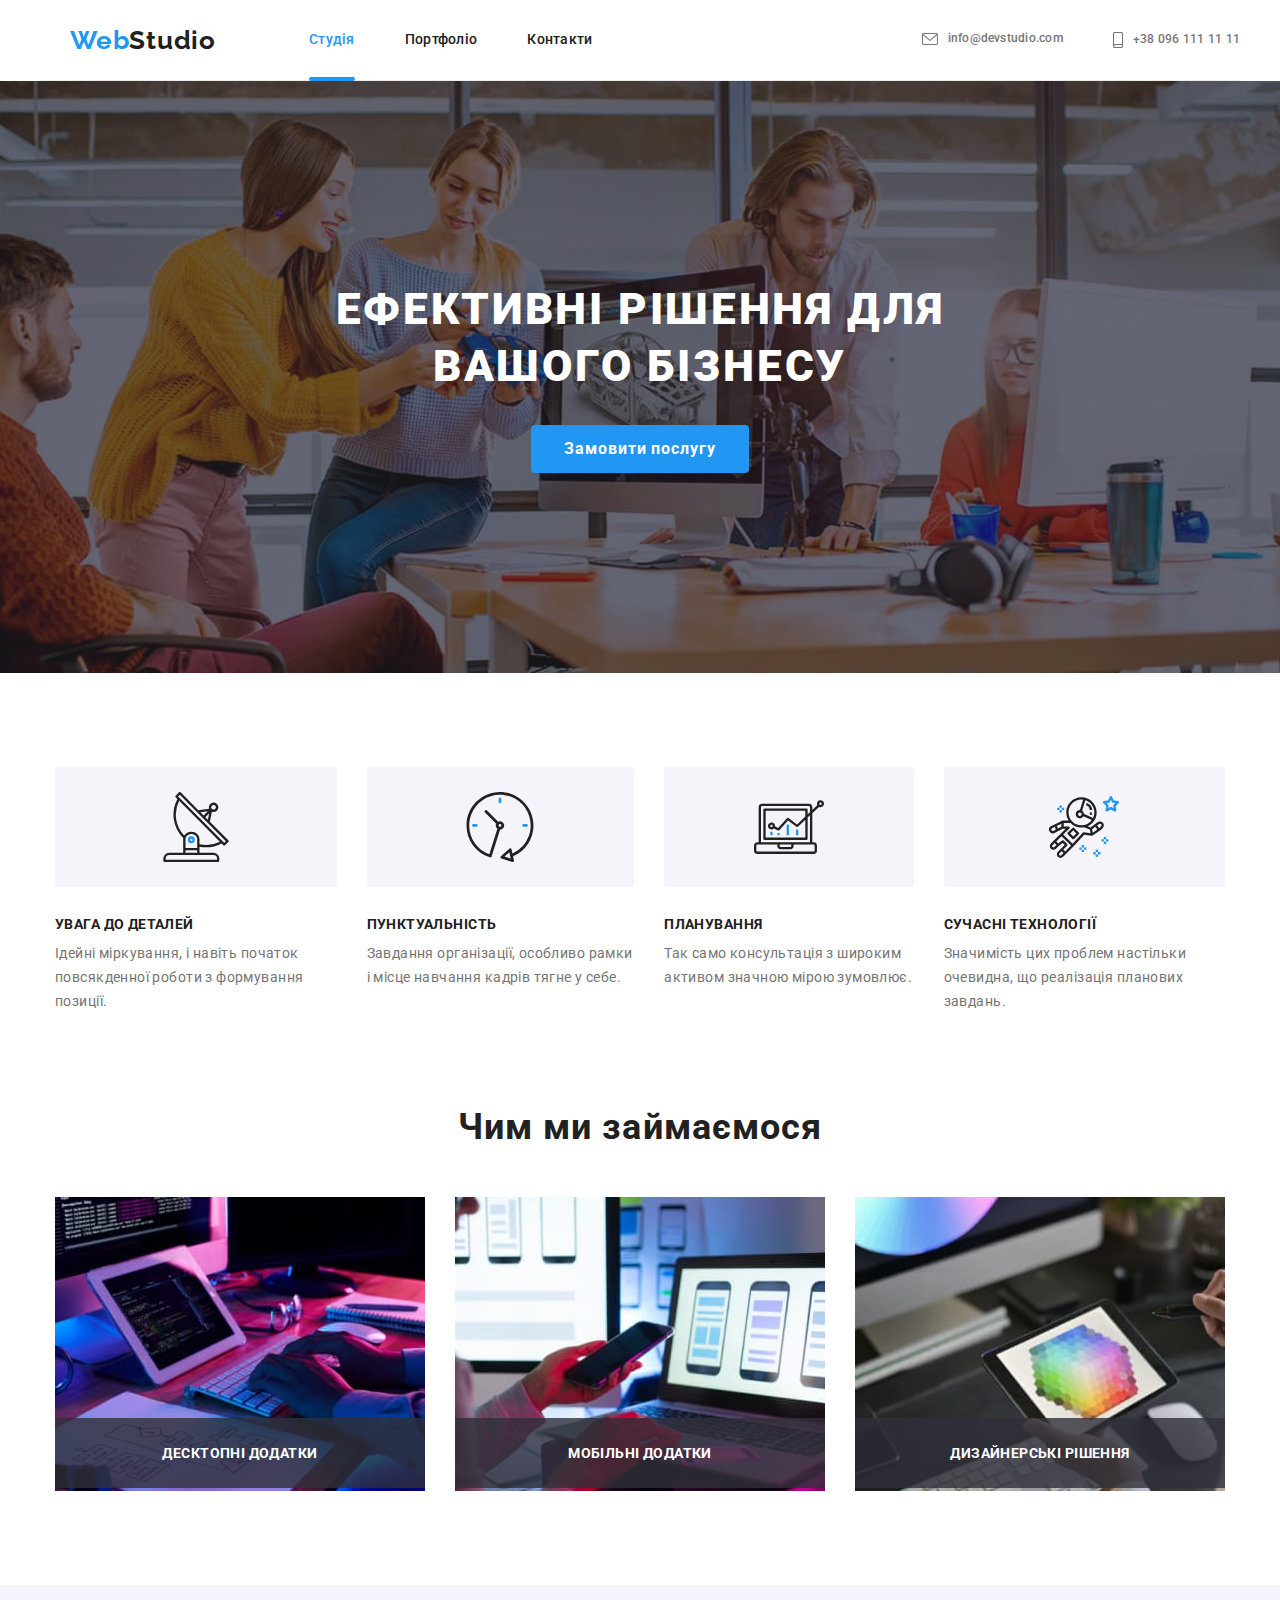
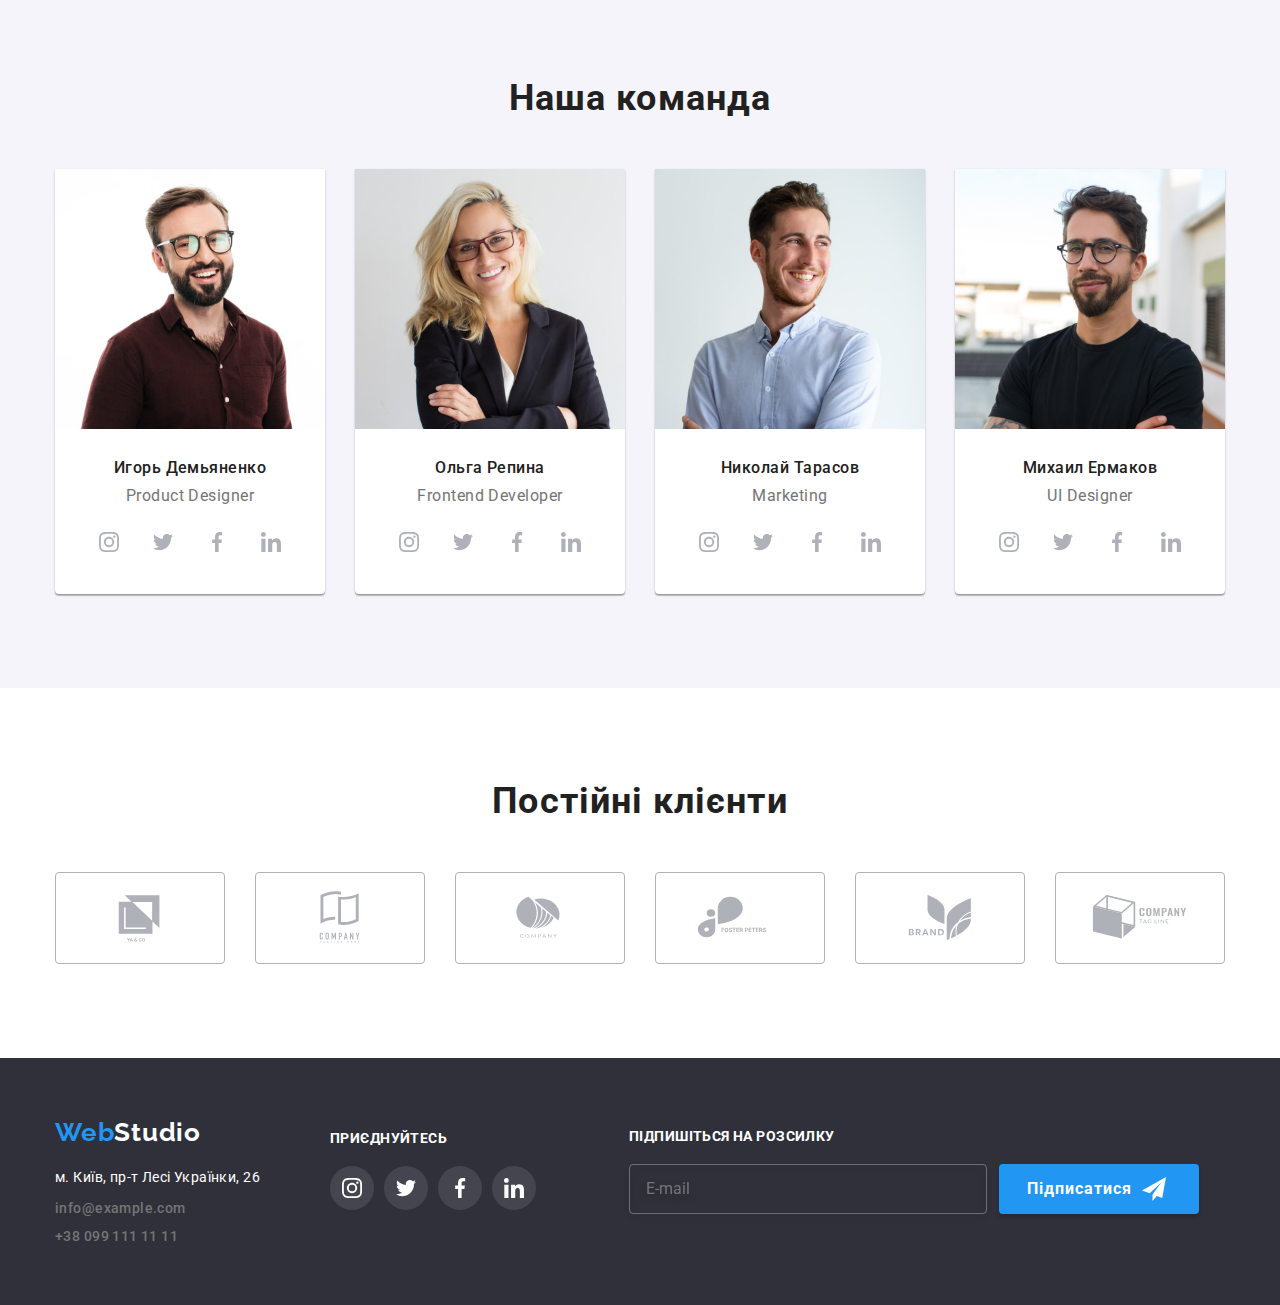
==== commit 30bbeb1c: "modal" ====
--- a/index.html
+++ b/index.html
@@ -30,20 +30,20 @@
       </nav>
       <ul class="contacts__list">
         <li class="contacts__item contacts__item--tablet">
-          <a class="contacts__link" href="mailto:info@devstudio.com">
-            <svg class="contacts__icon-envelope">
+          <a class="contacts__link" href="mailto:info@devstudio.com" target="_blank" rel="noopener noreferrer">
+            <svg class="contacts__icon-envelope" width="16" height="12">
               <use href="./images/icons.svg#envelope"></use>
             </svg>
             info@devstudio.com</a>
         </li>
         <li class="contacts__item">
-          <a class="contacts__link" href="tel:+380961111111">
+          <a class="contacts__link" href="tel:+380961111111" target="_blank" rel="noopener noreferrer">
             <svg class="contacts__icon-smartphone">
               <use href="./images/icons.svg#smartphone"></use>
             </svg>+38 096 111 11 11</a>
         </li>
       </ul>
-      <button class="button__mobile is-open" type="button">
+      <button class="button__mobile" type="button" aria-expanded="false" data-menu-close>
         <svg class="button-mobile__icon" width="40" height="40" aria-label="перемикач мщбільного меню">
           <use class="icon__menu-mobile" href="./images/icons.svg#menu-mobile"></use>
           <use class="icon__menu-close" href="./images/icons.svg#icon-close"></use>
@@ -425,8 +425,52 @@
       </form>
     </div>
   </div>
+  <div class="mobile-overlay__menu">
+    <div class="mobile-overlay__container">
+      <nav class="mobile-overlay__nav">
+        <ul class="nav-overlay__list">
+          <li class="nav-overlay__item">
+            <a class="nav-overlay__link nav-overlay__link--current" href="#">Студія</a>
+          </li>
+          <li class="nav-overlay__item">
+            <a class="nav-overlay__link" href="portfolio.html"> Портфоліо</a>
+          </li>
+          <li class="nav-overlay__item">
+            <a class="nav-overlay__link" href="#">Контакти</a>
+          </li>
+        </ul>
+      </nav>
+      <div class="overlay__bottom">
+        <ul class="contacts-overlay__list">
+          <li class="contacts-overlay__item">
+            <a class="contacts-overlay__tel" href="tel:+380961111111" target="_blank" rel="noopener noreferrer">+38 096
+              111 11 11</a>
+          </li>
+          <li class="contacts-overlay__item">
+            <a class="contacts-overlay__mail" href="mailto:info@devstudio.com" target="_blank"
+              rel="noopener noreferrer">info@devstudio.com</a>
+          </li>
+
+        </ul>
+        <ul class="reference-overlay__list">
+          <li class="reference-overlay__item">
+            <a href="" class="reference-overlay__link" target="_blank" rel="noopener noreferrer">Instagram</a>
+          </li>
+          <li class="reference-overlay__item">
+            <a href="" class="reference-overlay__link" target="_blank" rel="noopener noreferrer">Twitter</a>
+          </li>
+          <li class="reference-overlay__item">
+            <a href="" class="reference-overlay__link" target="_blank" rel="noopener noreferrer">Facebook</a>
+          </li>
+          <li class="reference-overlay__item">
+            <a href="" class="reference-overlay__link" target="_blank" rel="noopener noreferrer">LinkedIn</a>
+          </li>
+        </ul>
+      </div>
+    </div>
+  </div>
   <script src="./js/modal.js"></script>
-  <!-- <script src="./js/mobile-menu.js"></script> -->
+  <script src="./js/mobile-menu.js"></script>
 </body>
 
 </html>--- a/css/main.min.css
+++ b/css/main.min.css
@@ -1 +1 @@
-:root{--main-font: "Roboto", sans-serif;--secondary-font: "Raleway", sans-serif;--white-color: #fff;--main-txt-color: #212121;--accent-color: #2196f3;--grey-color: #757575;--darkblue-background-color: #2f303a;--lightdrey-background-color: #f5f4fa;--border-color: #ececec;--border-cart-color: #eeeeee;--btn-background-color: #188ce8;--animation-hover: 250ms cubic-bezier(0.4, 0, 0.2, 1)}.visually-hidden{position:absolute;white-space:nowrap;width:1px;height:1px;overflow:hidden;border:0;padding:0;clip:rect(0 0 0 0);-webkit-clip-path:inset(50%);clip-path:inset(50%);margin:-1px}@-webkit-keyframes move{0%{-webkit-transform:translatex(-600px);transform:translatex(-600px)}100%{-webkit-transform:translatex(0);transform:translatex(0)}}@keyframes move{0%{-webkit-transform:translatex(-600px);transform:translatex(-600px)}100%{-webkit-transform:translatex(0);transform:translatex(0)}}@-webkit-keyframes animateY{0%{opacity:.5;-webkit-transform:translateY(-220px);transform:translateY(-220px)}50%{opacity:.7;-webkit-transform:translateY(-5px);transform:translateY(-5px)}100%{opacity:1;-webkit-transform:translateY(0);transform:translateY(0)}}@keyframes animateY{0%{opacity:.5;-webkit-transform:translateY(-220px);transform:translateY(-220px)}50%{opacity:.7;-webkit-transform:translateY(-5px);transform:translateY(-5px)}100%{opacity:1;-webkit-transform:translateY(0);transform:translateY(0)}}@-webkit-keyframes fade-in{0%{opacity:.3;-webkit-transform:translateY(300px) scale(0.3);transform:translateY(300px) scale(0.3)}100%{opacity:1;-webkit-transform:translatey(0) scale(1);transform:translatey(0) scale(1)}}@keyframes fade-in{0%{opacity:.3;-webkit-transform:translateY(300px) scale(0.3);transform:translateY(300px) scale(0.3)}100%{opacity:1;-webkit-transform:translatey(0) scale(1);transform:translatey(0) scale(1)}}@media screen and (min-width: 480px){.portfolio,.clients,.team,.cart,.feature,.hero{padding:60px 0}}@media screen and (min-width: 768px){.portfolio,.clients,.team,.cart,.feature,.hero{padding:60px 0}}@media screen and (min-width: 1200px){.portfolio,.clients,.team,.cart,.feature,.hero{padding:94px 0}}.portfolio__container,.footer__container,.clients__container,.team__container,.cart__container,.feature__container,.hero__container,.header__container,.header{margin:0 auto;padding:0 15px}@media screen and (min-width: 480px){.portfolio__container,.footer__container,.clients__container,.team__container,.cart__container,.feature__container,.hero__container,.header__container,.header{width:480px}}@media screen and (min-width: 768px){.portfolio__container,.footer__container,.clients__container,.team__container,.cart__container,.feature__container,.hero__container,.header__container,.header{width:768px}}@media screen and (min-width: 1200px){.portfolio__container,.footer__container,.clients__container,.team__container,.cart__container,.feature__container,.hero__container,.header__container,.header{width:1200px}}body{font-family:var(--main-font);color:var(--main-txt-color);margin:0}.no-scroll{overflow:hidden}html{-webkit-box-sizing:border-box;box-sizing:border-box}*,*::before,*::after{-webkit-box-sizing:inherit;box-sizing:inherit}h1,h2,h3,h4,h5,h6,p,ul{margin:0;padding:0}ul{list-style-type:none}.hero__btn{display:inline-block;padding:10px 24px;font-family:inherit;line-height:1.6;font-weight:700;font-size:16px;letter-spacing:.06em;cursor:pointer;border:1px solid rgba(0,0,0,0);border-radius:4px;background-color:var(--accent-color);color:var(--white-color);-webkit-transition:background-color var(--animation-hover),color var(--animation-hover);transition:background-color var(--animation-hover),color var(--animation-hover)}.hero__btn:hover,.hero__btn:focus{background-color:var(--btn-background-color);color:var(--white-color)}@media screen and (min-width: 1200px){.hero__btn{padding:10px 32px}}.button__mobile{display:-webkit-inline-box;display:-ms-inline-flexbox;display:inline-flex;-webkit-box-align:center;-ms-flex-align:center;align-items:center;-webkit-box-pack:center;-ms-flex-pack:center;justify-content:center;background-color:rgba(0,0,0,0);border:none;width:40px;height:40px;margin-left:auto}@media screen and (max-widht: 738px){.button__mobile{display:none}}.button-mobile__icon{width:40px;height:40px;fill:var(--main-txt-color)}@media screen and (max-widht: 738px){.button-mobile__icon{display:none}}.button__mobile .icon__menu-close{display:none}.button__mobile.is-open .icon__menu-close{display:block}@media screen and (min-width: 768px)and (max-width: 1200px){.footer-form__group{max-width:450px;text-align:center;margin:0 auto}}@media screen and (min-width: 1200px){.footer-form__group{margin:0}}@media screen and (min-width: 450px)and (max-width: 768px){.footer-form__group{text-align:center}}.footer-form__title{font-weight:700;font-size:14px;line-height:1.1428571429;letter-spacing:.03em;text-transform:uppercase;color:var(--white-color);margin-bottom:20px}@media screen and (min-width: 1200px){.footer-form{display:-webkit-box;display:-ms-flexbox;display:flex}}.footer-form__email{margin-bottom:20px;min-width:450px;min-height:50px;padding:15px 16px;border:none;border:1px solid rgba(255,255,255,.3);-webkit-filter:drop-shadow(0px 4px 4px rgba(0, 0, 0, 0.15));filter:drop-shadow(0px 4px 4px rgba(0, 0, 0, 0.15));border-radius:4px;background-color:rgba(0,0,0,0);outline:rgba(0,0,0,0)}@media screen and (min-width: 1200px){.footer-form__email{margin:0 12px 0 0}}@media screen and (min-width: 1200px){.footer-form__email{min-width:358px}}.footer-form__btn{font-weight:700;font-size:16px;line-height:1.875;display:-webkit-inline-box;display:-ms-inline-flexbox;display:inline-flex;-webkit-box-align:center;-ms-flex-align:center;align-items:center;letter-spacing:.06em;color:var(--white-color);min-width:200px;min-height:50px;padding:10px 28px;background-color:var(--accent-color);border:none;-webkit-box-shadow:0px 4px 4px rgba(0,0,0,.15);box-shadow:0px 4px 4px rgba(0,0,0,.15);border-radius:4px}.footer-form__btn-icon{margin-left:10px;width:24px;height:24px;fill:var(--white-color)}.backdrop{position:fixed;top:0;left:0;z-index:1000;display:-webkit-box;display:-ms-flexbox;display:flex;-webkit-box-align:center;-ms-flex-align:center;align-items:center;-webkit-box-pack:center;-ms-flex-pack:center;justify-content:center;width:100%;height:100%;background-color:rgba(0,0,0,.2);-webkit-transition:opacity var(--animation-hover),visibility var(--animation-hover);transition:opacity var(--animation-hover),visibility var(--animation-hover)}.backdrop.is-hidden{opacity:0;visibility:hidden;pointer-events:none}.modal{display:block;position:absolute;padding:40px 39px 40px 41px;top:50%;left:50%;-webkit-transform:translate(-50%, -50%);transform:translate(-50%, -50%);width:528px;min-height:581px;background-color:#fff;-webkit-box-shadow:0px 1px 3px rgba(0,0,0,.12),0px 1px 1px rgba(0,0,0,.14),0px 2px 1px rgba(0,0,0,.2);box-shadow:0px 1px 3px rgba(0,0,0,.12),0px 1px 1px rgba(0,0,0,.14),0px 2px 1px rgba(0,0,0,.2);border-radius:4px;opacity:1;-webkit-transition:opacity var(--animation-hover),-webkit-transform var(--animation-hover);transition:opacity var(--animation-hover),-webkit-transform var(--animation-hover);transition:transform var(--animation-hover),opacity var(--animation-hover);transition:transform var(--animation-hover),opacity var(--animation-hover),-webkit-transform var(--animation-hover)}.backdrop.is-hidden .modal{opacity:0;-webkit-transform:translate(-50%, -50%) scale(0.5);transform:translate(-50%, -50%) scale(0.5)}.modal-btn{position:absolute;top:8px;right:8px;cursor:pointer;border-radius:50%;background-color:rgba(0,0,0,0);border:1px solid rgba(0,0,0,.1);width:30px;height:30px;padding:0;display:-webkit-box;display:-ms-flexbox;display:flex;-webkit-box-align:center;-ms-flex-align:center;align-items:center;-webkit-box-pack:center;-ms-flex-pack:center;justify-content:center}.modal-btn__icon{width:18px;height:18px;-webkit-transition:fill var(--animation-hover);transition:fill var(--animation-hover)}.modal-btn__icon:hover,.modal-btn__icon:focus{fill:#2196f3}.register-form{text-align:center}.register-form__title{display:block;margin-bottom:12px;text-align:center;font-weight:700;font-size:20px;line-height:1.15;letter-spacing:.03em;color:inherit}.register-form__group{margin-bottom:20px}.register-form__wrap{display:block;position:relative}.register-form__wrap:not(:last-child){margin-bottom:10px}.register-form__label{display:block;text-align:left;margin-bottom:4px;font-weight:400;font-size:12px;line-height:1.1666666667;letter-spacing:.01em;color:var(--grey-color)}.register-form__input,.register-form__message{height:40px;width:100%;padding:15px;padding-left:42px;outline:rgba(0,0,0,0);border:1px solid rgba(33,33,33,.2);border-radius:4px;-webkit-transition:border-color var(--animation-hover);transition:border-color var(--animation-hover)}.register-form__input:hover,.register-form__input:focus,.register-form__message:hover,.register-form__message:focus{border-color:var(--accent-color)}.register-form__message{resize:none;height:120px;padding:12px 16px;-webkit-transition:border-color var(--animation-hover);transition:border-color var(--animation-hover)}.register-form__message::-webkit-input-placeholder{font-weight:400;font-size:12px;line-height:1.1666666667;letter-spacing:.01em;color:rgba(117,117,117,.5)}.register-form__message::-moz-placeholder{font-weight:400;font-size:12px;line-height:1.1666666667;letter-spacing:.01em;color:rgba(117,117,117,.5)}.register-form__message:-ms-input-placeholder{font-weight:400;font-size:12px;line-height:1.1666666667;letter-spacing:.01em;color:rgba(117,117,117,.5)}.register-form__message::-ms-input-placeholder{font-weight:400;font-size:12px;line-height:1.1666666667;letter-spacing:.01em;color:rgba(117,117,117,.5)}.register-form__message::placeholder{font-weight:400;font-size:12px;line-height:1.1666666667;letter-spacing:.01em;color:rgba(117,117,117,.5)}.register-form__icon{position:absolute;bottom:11px;left:15px;display:-webkit-box;display:-ms-flexbox;display:flex;-webkit-box-align:center;-ms-flex-align:center;align-items:center;-webkit-box-pack:center;-ms-flex-pack:center;justify-content:center;-webkit-transition:fill var(--animation-hover);transition:fill var(--animation-hover)}.register-form__input:hover+.register-form__icon,.register-form__input:focus+.register-form__icon{fill:var(--accent-color)}.register-form__agreement{margin-bottom:30px;display:-webkit-box;display:-ms-flexbox;display:flex;-webkit-box-align:center;-ms-flex-align:center;align-items:center;-webkit-box-pack:center;-ms-flex-pack:center;justify-content:center}.register-checkbox:checked+.register-checkbox__icon .register-icon__uncheck{opacity:0;-webkit-transition:opacity var(--animation-hover);transition:opacity var(--animation-hover)}.register-checkbox__icon{margin-right:8px;-webkit-transition:background-color var(--animation-hover);transition:background-color var(--animation-hover)}.register-checkbox:checked+.register-checkbox__icon{background-color:var(--accent-color)}.register-icon__check{opacity:0;fill:var(--white-color);-webkit-transition:opacity var(--animation-hover);transition:opacity var(--animation-hover)}.register-checkbox:checked+.register-checkbox__icon .register-icon__check{opacity:1}.register-checkbox:checked .register-checkbox__icon{background-color:var(--accent-color)}.register-checkbox__text{font-weight:400;font-size:14px;line-height:1.7142857143;letter-spacing:.03em;color:var(--grey-color);-webkit-user-select:none;-moz-user-select:none;-ms-user-select:none;user-select:none}.register-checkbox__link{color:#2196f3;text-underline-position:under}.register-form__btn{display:-webkit-inline-box;display:-ms-inline-flexbox;display:inline-flex;-webkit-box-align:center;-ms-flex-align:center;align-items:center;padding:10px 52px;font-weight:700;font-size:16px;line-height:1.875;letter-spacing:.06em;cursor:pointer;border:none;-webkit-box-shadow:0px 4px 4px rgba(0,0,0,.15);box-shadow:0px 4px 4px rgba(0,0,0,.15);border-radius:4px;background-color:var(--accent-color);color:var(--white-color)}.register-form__btn:hover,.register-form__btn:focus{background-color:var(--btn-background-color)}@media screen and (min-width: 738px){.nav{margin-left:88px}}@media screen and (min-width: 1200px){.nav{margin-left:93px}}.nav__list{display:none}@media screen and (min-width: 738px){.nav__list{display:-webkit-box;display:-ms-flexbox;display:flex}}.nav__item+.nav__item{margin-left:50px}.nav__link{display:block;padding:32px 0;text-decoration:none;font-weight:500;font-size:40px;line-height:1.1;letter-spacing:.02em;-webkit-transition:color var(--animation-hover);transition:color var(--animation-hover);color:var(--main-txt-color);position:relative}.nav__link:hover,.nav__link:focus{color:var(--accent-color)}.nav__link::after{content:"";display:block;position:absolute;bottom:-1px;width:100%;background-color:var(--accent-color);border-radius:2px;height:4px;opacity:0;-webkit-transition:opacity var(--animation-hover);transition:opacity var(--animation-hover)}.nav__link:hover:after{opacity:1}@media screen and (min-width: 738px){.nav__link{font-size:14px}}.nav__link--current{color:var(--accent-color)}.nav__link.nav__link--current::after{opacity:1}.header{border-bottom:1px solid var(--border-color)}@media screen and (min-width: 738px)and (max-width: 1200px){.header{margin:0;padding:0}}.header__container{display:-webkit-box;display:-ms-flexbox;display:flex;-webkit-box-align:center;-ms-flex-align:center;align-items:center}.header__logo{font-weight:700;text-decoration:none;font-family:var(--secondary-font);font-size:24px;line-height:1.1;letter-spacing:.03em;color:var(--accent-color)}@media screen and (min-width: 1200px){.header__logo{font-size:26px}}.header__logo--styles{font-style:var(--secondary-font);font-size:26px;line-height:1.1;letter-spacing:.03em;color:var(--main-txt-color)}@media screen and (min-width: 320px)and (max-width: 1200px){.contacts__list{display:none}}@media screen and (min-width: 738px)and (max-width: 1200px){.contacts__list{max-width:138px;display:block;margin-left:auto}}@media screen and (min-width: 1200px){.contacts__list{display:-webkit-box;display:-ms-flexbox;display:flex;margin-left:auto}}.contacts__list .contacts__link{-webkit-box-align:center;-ms-flex-align:center;align-items:center;display:-webkit-box;display:-ms-flexbox;display:flex;font-weight:500;font-size:12px;line-height:1.1;letter-spacing:.02em;text-decoration:none;color:var(--grey-color);-webkit-transition:color var(--animation-hover);transition:color var(--animation-hover)}@media screen and (min-width: 1200px){.contacts__list .contacts__link{padding:32px 0}}@media screen and (min-width: 738px)and (max-width: 1200px){.contacts__item--tablet{margin-bottom:10px}}@media screen and (min-width: 768px){.contacts__link{font-size:12px}}@media screen and (min-width: 1200px){.contacts__link{font-size:14px}}.contacts__item:not(:last-child){margin-right:50px}.contacts__link:hover,.contacts__link:focus{color:var(--accent-color)}.contacts__icon-envelope{width:16px;height:12px;fill:currentColor;margin-right:10px;-webkit-transition:fill var(--animation-hover);transition:fill var(--animation-hover)}.contacts__icon-smartphone{width:10px;height:16px;fill:currentColor;margin-right:10px;-webkit-transition:fill var(--animation-hover);transition:fill var(--animation-hover)}.contacts__icon-envelope:hover,.contacts__icon-smartphone:hover,.contacts__icon-envelope:focus,.contacts__icon-smartphone:focus{fill:var(--accent-color)}.hero{padding-top:118px;padding-bottom:118px;text-align:center;background-color:var(--darkblue-background-color);background-image:-webkit-gradient(linear, left top, right top, from(rgba(47, 48, 58, 0.4)), to(rgba(47, 48, 58, 0.4))),url("../images/hero/Img-10-2.jpg");background-image:linear-gradient(to right, rgba(47, 48, 58, 0.4), rgba(47, 48, 58, 0.4)),url("../images/hero/Img-10-2.jpg");max-width:1600px;margin:0 auto;background-repeat:no-repeat;background-size:cover;background-position:center}@media screen and (min-width: 1200px){.hero{padding:200px 0 200px 0}}.hero__title{margin-bottom:30px;font-weight:900;font-size:26px;line-height:1.3;letter-spacing:.06em;text-transform:uppercase;color:var(--white-color);-webkit-animation:move 1500ms linear 100ms 1 both;animation:move 1500ms linear 100ms 1 both}@media screen and (min-width: 1200px){.hero__title{font-size:44px}}.feature{padding-bottom:0}.feature__list{margin:0 auto}@media screen and (min-width: 768px){.feature__list{display:-webkit-box;display:-ms-flexbox;display:flex;gap:30px}}@media screen and (min-width: 768px)and (max-width: 1200px){.feature__list{display:-webkit-box;display:-ms-flexbox;display:flex;-ms-flex-wrap:wrap;flex-wrap:wrap;gap:30px;-webkit-box-pack:center;-ms-flex-pack:center;justify-content:center}}.feature__item{margin-bottom:30px}@media screen and (min-width: 768px){.feature__item{margin-bottom:0}}@media screen and (min-width: 768px)and (max-width: 1200px){.feature__item{-ms-flex-preferred-size:calc((100% - 60px)/2);flex-basis:calc((100% - 60px)/2)}}.feature__item:not(:last-child){margin-bottom:0}.feature__title{margin-bottom:10px}.feature-block{display:-webkit-box;display:-ms-flexbox;display:flex;height:120px;background-color:var(--lightdrey-background-color);-webkit-box-pack:center;-ms-flex-pack:center;justify-content:center;-webkit-box-align:center;-ms-flex-align:center;align-items:center;border-radius:4px;margin-bottom:30px}.feature-block__icon{margin:0;width:70px;height:70px}.feature__title{font-weight:700;text-transform:uppercase;font-size:14px;line-height:1.1;letter-spacing:.03em}.feature__text{font-size:14px;line-height:1.7;letter-spacing:.03em;color:var(--grey-color)}@media screen and (min-width: 320px)and (max-width: 1199px){.cart{display:none}}.cart__title{text-align:center;margin-bottom:50px;font-weight:700;font-size:36px;line-height:1.1;letter-spacing:.03em;-webkit-animation:move 1500ms linear 100ms 1 both;animation:move 1500ms linear 100ms 1 both}.cart__list{display:-webkit-box;display:-ms-flexbox;display:flex;gap:30px}.cart__item{position:relative;-webkit-animation:fade-in 1500ms ease 100ms 1 alternate both;animation:fade-in 1500ms ease 100ms 1 alternate both}.cart__img{display:block}.cart__label{font-weight:700;font-size:14px;line-height:1.1428571429;text-align:center;letter-spacing:.03em;text-transform:uppercase;display:-webkit-box;display:-ms-flexbox;display:flex;-webkit-box-align:center;-ms-flex-align:center;align-items:center;-webkit-box-pack:center;-ms-flex-pack:center;justify-content:center;position:absolute;bottom:3px;background-color:rgba(47,48,58,.8);color:#fff;width:100%;padding:27px 107px;-webkit-animation:animateY 5000ms ease 500ms 1 alternate both;animation:animateY 5000ms ease 500ms 1 alternate both}.team{background-color:var(--lightdrey-background-color)}.team__title{text-align:center;margin-bottom:30px;font-weight:700;font-size:28px;line-height:1.1;letter-spacing:.03em;-webkit-animation:move 1500ms linear 100ms 1 both;animation:move 1500ms linear 100ms 1 both}@media screen and (min-width: 1200px){.team__title{font-size:36px;margin-bottom:50px}}.team__list{margin:0 auto}@media screen and (min-width: 768px){.team__list{display:-webkit-box;display:-ms-flexbox;display:flex;gap:30px;-webkit-box-pack:center;-ms-flex-pack:center;justify-content:center}}@media screen and (min-width: 768px)and (max-width: 1200px){.team__list{display:-webkit-box;display:-ms-flexbox;display:flex;-ms-flex-wrap:wrap;flex-wrap:wrap;gap:30px}}.team__item{background-color:var(--white-color);text-align:center;border-radius:0px 0px 4px 4px;-webkit-box-shadow:0px 1px 3px rgba(0,0,0,.12),0px 1px 1px rgba(0,0,0,.14),0px 2px 1px rgba(0,0,0,.2);box-shadow:0px 1px 3px rgba(0,0,0,.12),0px 1px 1px rgba(0,0,0,.14),0px 2px 1px rgba(0,0,0,.2);-webkit-animation:fade-in 1500ms ease 100ms 1 alternate both;animation:fade-in 1500ms ease 100ms 1 alternate both}@media screen and (min-width: 768px)and (max-width: 1200px){.team__item{-ms-flex-preferred-size:calc((100% - 60px)/2);flex-basis:calc((100% - 60px)/2)}}.team__img{display:block}.team__wrapper{padding:30px 0}.team__name{margin-bottom:10px;font-weight:500;font-size:16px;line-height:1.1;letter-spacing:.03em}.team__profession{font-size:16px;line-height:1.1;letter-spacing:.03em;color:var(--grey-color);margin-bottom:16px}.social{display:-webkit-box;display:-ms-flexbox;display:flex;-webkit-box-pack:center;-ms-flex-pack:center;justify-content:center}.social__item:not(:last-child){margin-right:10px}.social__link{width:44px;height:44px;border-radius:50%;display:-webkit-box;display:-ms-flexbox;display:flex;-webkit-box-align:center;-ms-flex-align:center;align-items:center;-webkit-box-pack:center;-ms-flex-pack:center;justify-content:center;color:#afb1b8;-webkit-transition:background-color var(--animation-hover),color var(--animation-hover);transition:background-color var(--animation-hover),color var(--animation-hover)}.social__link:hover,.social__link:focus{background-color:var(--accent-color);color:var(--white-color)}.social__icon{width:20px;height:20px;fill:currentColor}.clients__title{text-align:center;margin-bottom:30px;font-weight:700;font-size:28px;line-height:1.1;letter-spacing:.03em;-webkit-animation:move 1500ms linear 100ms 1 both;animation:move 1500ms linear 100ms 1 both}@media screen and (min-width: 1200px){.clients__title{font-size:36px;margin-bottom:50px}}.clients__list{display:-webkit-box;display:-ms-flexbox;display:flex;-ms-flex-wrap:wrap;flex-wrap:wrap;gap:30px}@media screen and (min-width: 1200px){.clients__list{display:-webkit-box;display:-ms-flexbox;display:flex;gap:30px}}@media screen and (min-width: 450px)and (max-width: 1200px){.clients__list{display:-webkit-box;display:-ms-flexbox;display:flex;-ms-flex-wrap:wrap;flex-wrap:wrap;gap:30px}}.clients__item{border-radius:4px;-webkit-animation:fade-in 1500ms ease 100ms 1 alternate both;animation:fade-in 1500ms ease 100ms 1 alternate both}@media screen and (min-width: 450px)and (max-width: 768px){.clients__item{-ms-flex-preferred-size:calc((100% - 60px)/2);flex-basis:calc((100% - 60px)/2)}}@media screen and (min-width: 450px)and (max-width: 1200px){.clients__item{-ms-flex-preferred-size:calc((100% - 60px)/3);flex-basis:calc((100% - 60px)/3)}}.clients__logo{border:1px solid #afb1b8;border-radius:4px;display:-webkit-box;display:-ms-flexbox;display:flex;-webkit-box-align:center;-ms-flex-align:center;align-items:center;-webkit-box-pack:center;-ms-flex-pack:center;justify-content:center;width:210px;height:92px;-webkit-transform:translatex(0);transform:translatex(0);-webkit-transition-property:-webkit-transform;transition-property:-webkit-transform;transition-property:transform;transition-property:transform, -webkit-transform;-webkit-transition-duration:2000ms;transition-duration:2000ms;-webkit-transition:border-color var(--animation-hover),fill var(--animation-hover);transition:border-color var(--animation-hover),fill var(--animation-hover)}@media screen and (min-width: 768px){.clients__logo{width:226px}}@media screen and (min-width: 1200px){.clients__logo{width:170px}}.clients__logo:hover,.clients__logo:focus{border-color:var(--accent-color)}.clients__icon{width:106px;height:60px;fill:#afb1b8;-webkit-transition:fill var(--animation-hover);transition:fill var(--animation-hover)}.clients__logo:hover .clients__icon,.clients__logo:focus .clients__icon{fill:var(--accent-color)}.footer{padding:60px 0;background-color:var(--darkblue-background-color)}.footer__container{-webkit-box-align:baseline;-ms-flex-align:baseline;align-items:baseline}@media screen and (min-width: 1200px){.footer__container{display:-webkit-box;display:-ms-flexbox;display:flex}}.footer__group{margin-bottom:60px}@media screen and (min-width: 1200px){.footer__group{margin-right:70px;margin-bottom:0}}.footer__tablet{margin-bottom:72px}@media screen and (min-width: 768px){.footer__tablet{display:-webkit-box;display:-ms-flexbox;display:flex}}@media screen and (min-width: 768px)and (max-width: 1200px){.footer__tablet{margin-left:76px;margin-right:101px;margin-bottom:60px}}@media screen and (min-width: 1200px){.footer__tablet{margin-bottom:0}}@media screen and (min-width: 450px)and (max-width: 768px){.footer__tablet{text-align:center}}.footer__logo{font-weight:700;text-decoration:none;font-family:var(--secondary-font);font-size:26px;line-height:1.1;letter-spacing:.03em;color:var(--accent-color)}.footer__logo--styles{color:var(--white-color)}.footer__address{margin-top:20px;font-style:normal;font-size:14px;line-height:1.7;letter-spacing:.03em;color:var(--white-color)}.footer-contacts__list{margin-left:auto}.footer-contacts__item{margin-top:9px}.footer-contacts__link{font-weight:500;font-size:14px;line-height:1.1;letter-spacing:.03em;text-decoration:none;color:var(--grey-color);-webkit-transition:color var(--animation-hover);transition:color var(--animation-hover)}.footer-contacts__link:hover,.footer-contacts__link:focus{color:var(--accent-color)}@media screen and (min-width: 768px)and (max-width: 1200px){.footer__socials-group{margin-left:auto;padding-top:5px}}@media screen and (min-width: 1200px){.footer__socials-group{margin-right:93px;padding-top:12px}}.footer__socials-title{font-weight:700;font-size:14px;line-height:1.1428571429;letter-spacing:.03em;padding:0;margin-bottom:20px;text-transform:uppercase;color:var(--white-color)}.footer-socials__list{display:-webkit-box;display:-ms-flexbox;display:flex;gap:10px;-webkit-box-align:center;-ms-flex-align:center;align-items:center;-webkit-box-pack:center;-ms-flex-pack:center;justify-content:center;display:flex}.footer-socials__item{display:-webkit-box;display:-ms-flexbox;display:flex}@media screen and (min-width: 450px)and (max-width: 1200px){.footer-socials__item:not(:last-child){margin-right:10px}}.footer-social__link{width:44px;height:44px;border-radius:50%;display:-webkit-box;display:-ms-flexbox;display:flex;-webkit-box-align:center;-ms-flex-align:center;align-items:center;-webkit-box-pack:center;-ms-flex-pack:center;justify-content:center;color:#fff;background-color:rgba(255,255,255,.1);-webkit-transition:background-color var(--animation-hover),color var(--animation-hover);transition:background-color var(--animation-hover),color var(--animation-hover)}.footer-social__link:hover,.footer-social__link:focus{background-color:var(--accent-color);color:var(--white-color)}.footer-social__icon{width:20px;height:20px;fill:currentColor}.portfolio-btn__list{display:-webkit-box;display:-ms-flexbox;display:flex;-webkit-box-pack:center;-ms-flex-pack:center;justify-content:center;margin-bottom:50px;gap:8px}.portfolio-btn{display:inline-block;padding:6px 22px;font-weight:500;font-family:inherit;font-size:16px;line-height:1.6;letter-spacing:.03em;color:var(--main-txt-color);background-color:var(--lightdrey-background-color);border:1px solid rgba(0,0,0,0);cursor:pointer;border-radius:4px;-webkit-animation:move 1500ms linear 100ms 1 both;animation:move 1500ms linear 100ms 1 both;-webkit-transition:background-color var(--animation-hover),color var(--animation-hover),-webkit-box-shadow var(--animation-hover);transition:background-color var(--animation-hover),color var(--animation-hover),-webkit-box-shadow var(--animation-hover);transition:background-color var(--animation-hover),color var(--animation-hover),box-shadow var(--animation-hover);transition:background-color var(--animation-hover),color var(--animation-hover),box-shadow var(--animation-hover),-webkit-box-shadow var(--animation-hover)}.portfolio-btn:hover,.portfolio-btn:focus{-webkit-box-shadow:0px 3px 1px rgba(0,0,0,.1),0px 1px 2px rgba(0,0,0,.08),0px 2px 2px rgba(0,0,0,.12);box-shadow:0px 3px 1px rgba(0,0,0,.1),0px 1px 2px rgba(0,0,0,.08),0px 2px 2px rgba(0,0,0,.12);background-color:var(--accent-color);color:var(--white-color)}.portfolio-btn.portfolio-btn--current{background-color:var(--accent-color);color:var(--white-color)}@media screen and (min-width: 738px){.portfolio__group{display:-webkit-box;display:-ms-flexbox;display:flex;-ms-flex-wrap:wrap;flex-wrap:wrap;gap:30px}}@media screen and (min-width: 738px)and (max-width: 1200px){.portfolio__group{display:-webkit-box;display:-ms-flexbox;display:flex;-ms-flex-wrap:wrap;flex-wrap:wrap;gap:30px}}.portfolio__bg{-webkit-animation:fade-in 1500ms ease 100ms 1 alternate both;animation:fade-in 1500ms ease 100ms 1 alternate both;-webkit-transition:opacity var(--animation-hover),-webkit-box-shadow var(--animation-hover),-webkit-transform var(--animation-hover);transition:opacity var(--animation-hover),-webkit-box-shadow var(--animation-hover),-webkit-transform var(--animation-hover);transition:box-shadow var(--animation-hover),opacity var(--animation-hover),transform var(--animation-hover);transition:box-shadow var(--animation-hover),opacity var(--animation-hover),transform var(--animation-hover),-webkit-box-shadow var(--animation-hover),-webkit-transform var(--animation-hover)}@media screen and (min-width: 450px)and (max-width: 1200px){.portfolio__bg{margin-bottom:30px}}@media screen and (min-width: 738px)and (max-width: 1200px){.portfolio__bg{-ms-flex-preferred-size:calc((100% - 60px)/2);flex-basis:calc((100% - 60px)/2)}}@media screen and (min-width: 1200px){.portfolio__bg{-ms-flex-preferred-size:calc((100% - 60px)/3);flex-basis:calc((100% - 60px)/3)}}.portfolio__bg:hover{-webkit-box-shadow:0px 1px 1px rgba(0,0,0,.12),0px 4px 4px rgba(0,0,0,.06),1px 4px 6px rgba(0,0,0,.16);box-shadow:0px 1px 1px rgba(0,0,0,.12),0px 4px 4px rgba(0,0,0,.06),1px 4px 6px rgba(0,0,0,.16)}.overlay{position:relative;overflow:hidden;-webkit-transition:opacity var(--animation-hover),-webkit-transform var(--animation-hover);transition:opacity var(--animation-hover),-webkit-transform var(--animation-hover);transition:transform var(--animation-hover),opacity var(--animation-hover);transition:transform var(--animation-hover),opacity var(--animation-hover),-webkit-transform var(--animation-hover)}.overlay__img{display:block}.overlay__text{width:100%;height:100%;display:-webkit-box;display:-ms-flexbox;display:flex;-webkit-box-align:center;-ms-flex-align:center;align-items:center;-webkit-box-pack:center;-ms-flex-pack:center;justify-content:center;padding:63px 24px;font-weight:400;font-size:18px;line-height:1.5555555556;letter-spacing:.03em;background-color:rgba(33,150,243,.9);-webkit-user-select:none;-moz-user-select:none;-ms-user-select:none;user-select:none;color:#fff;top:0;left:0;position:absolute;-webkit-transform:translateY(100%);transform:translateY(100%);opacity:0;-webkit-transition:opacity var(--animation-hover),-webkit-transform var(--animation-hover);transition:opacity var(--animation-hover),-webkit-transform var(--animation-hover);transition:opacity var(--animation-hover),transform var(--animation-hover);transition:opacity var(--animation-hover),transform var(--animation-hover),-webkit-transform var(--animation-hover)}.portfolio__bg:hover .overlay .overlay__text{-webkit-transform:translateY(0);transform:translateY(0);opacity:1}.portfolio__wrapper{padding:20px 24px;border:1px solid var(--border-cart-color);border-top:none}.portfolio__title{margin-bottom:4px;font-weight:700;line-height:2;letter-spacing:.03em;font-size:18px}.portfolio__subtitle{line-height:2.2;font-size:16px;letter-spacing:.03em;color:var(--grey-color)}/*# sourceMappingURL=main.min.css.map */+:root{--main-font: "Roboto", sans-serif;--secondary-font: "Raleway", sans-serif;--white-color: #fff;--main-txt-color: #212121;--accent-color: #2196f3;--grey-color: #757575;--darkblue-background-color: #2f303a;--lightdrey-background-color: #f5f4fa;--border-color: #ececec;--border-cart-color: #eeeeee;--btn-background-color: #188ce8;--animation-hover: 250ms cubic-bezier(0.4, 0, 0.2, 1)}.visually-hidden{position:absolute;white-space:nowrap;width:1px;height:1px;overflow:hidden;border:0;padding:0;clip:rect(0 0 0 0);-webkit-clip-path:inset(50%);clip-path:inset(50%);margin:-1px}@-webkit-keyframes move{0%{-webkit-transform:translatex(-600px);transform:translatex(-600px)}100%{-webkit-transform:translatex(0);transform:translatex(0)}}@keyframes move{0%{-webkit-transform:translatex(-600px);transform:translatex(-600px)}100%{-webkit-transform:translatex(0);transform:translatex(0)}}@-webkit-keyframes animateY{0%{opacity:.5;-webkit-transform:translateY(-220px);transform:translateY(-220px)}50%{opacity:.7;-webkit-transform:translateY(-5px);transform:translateY(-5px)}100%{opacity:1;-webkit-transform:translateY(0);transform:translateY(0)}}@keyframes animateY{0%{opacity:.5;-webkit-transform:translateY(-220px);transform:translateY(-220px)}50%{opacity:.7;-webkit-transform:translateY(-5px);transform:translateY(-5px)}100%{opacity:1;-webkit-transform:translateY(0);transform:translateY(0)}}@-webkit-keyframes fade-in{0%{opacity:.3;-webkit-transform:translateY(300px) scale(0.3);transform:translateY(300px) scale(0.3)}100%{opacity:1;-webkit-transform:translatey(0) scale(1);transform:translatey(0) scale(1)}}@keyframes fade-in{0%{opacity:.3;-webkit-transform:translateY(300px) scale(0.3);transform:translateY(300px) scale(0.3)}100%{opacity:1;-webkit-transform:translatey(0) scale(1);transform:translatey(0) scale(1)}}@media screen and (min-width: 480px){.portfolio,.clients,.team,.cart,.feature,.hero{padding:60px 0}}@media screen and (min-width: 768px){.portfolio,.clients,.team,.cart,.feature,.hero{padding:60px 0}}@media screen and (min-width: 1200px){.portfolio,.clients,.team,.cart,.feature,.hero{padding:94px 0}}.portfolio__container,.footer__container,.clients__container,.team__container,.cart__container,.feature__container,.hero__container,.header__container,.header{margin:0 auto;padding:0 15px}@media screen and (min-width: 480px){.portfolio__container,.footer__container,.clients__container,.team__container,.cart__container,.feature__container,.hero__container,.header__container,.header{width:480px}}@media screen and (min-width: 768px){.portfolio__container,.footer__container,.clients__container,.team__container,.cart__container,.feature__container,.hero__container,.header__container,.header{width:768px}}@media screen and (min-width: 1200px){.portfolio__container,.footer__container,.clients__container,.team__container,.cart__container,.feature__container,.hero__container,.header__container,.header{width:1200px}}body{font-family:var(--main-font);color:var(--main-txt-color);margin:0}.no-scroll{overflow:hidden}html{-webkit-box-sizing:border-box;box-sizing:border-box}*,*::before,*::after{-webkit-box-sizing:inherit;box-sizing:inherit}h1,h2,h3,h4,h5,h6,p,ul{margin:0;padding:0}ul{list-style-type:none}.hero__btn{display:inline-block;padding:10px 24px;font-family:inherit;line-height:1.6;font-weight:700;font-size:16px;letter-spacing:.06em;cursor:pointer;border:1px solid rgba(0,0,0,0);border-radius:4px;background-color:var(--accent-color);color:var(--white-color);-webkit-transition:background-color var(--animation-hover),color var(--animation-hover);transition:background-color var(--animation-hover),color var(--animation-hover)}.hero__btn:hover,.hero__btn:focus{background-color:var(--btn-background-color);color:var(--white-color)}@media screen and (min-width: 1200px){.hero__btn{padding:10px 32px}}.mobile-overlay__menu{display:none;margin:0;position:fixed;top:0;left:0;width:100%;height:100%;background-color:var(--white-color)}@media screen and (min-width: 767px){.mobile-overlay__menu{display:none}}.mobile-overlay__container{display:-webkit-box;display:-ms-flexbox;display:flex;-webkit-box-orient:vertical;-webkit-box-direction:normal;-ms-flex-direction:column;flex-direction:column;max-width:480px;background-color:var(--white-color);padding:48px 40px;height:100%}.nav-overlay__item:not(:last-child){margin-bottom:30px}.nav-overlay__link{text-decoration:none;font-weight:500;font-size:40px;line-height:1.175;letter-spacing:.02em;color:var(--main-txt-color)}.nav-overlay__link--current{color:var(--accent-color)}.overlay__bottom{margin-top:auto}.contacts-overlay__tel{text-decoration:none;font-weight:500;font-size:34px;line-height:1.1764705882;color:var(--accent-color);letter-spacing:.02em}.contacts-overlay__item:first-child{margin-bottom:32px}.contacts-overlay__item:last-child{margin-bottom:64px}.contacts-overlay__mail{text-decoration:none;font-weight:500;font-size:24px;line-height:1.1666666667;letter-spacing:.02em;color:var(--grey-color)}.reference-overlay__list{display:-webkit-box;display:-ms-flexbox;display:flex;-ms-flex-wrap:wrap;flex-wrap:wrap;gap:10px}.reference-overlay__link{text-decoration:none;font-weight:500;font-size:18px;line-height:1.2222222222;letter-spacing:.02em;color:var(--accent-color)}.reference-overlay__list:not(:last-child) .reference-overlay__link::after{content:" ";display:block;width:1px;margin-left:10px;background-color:rgba(33,33,33,.2)}.button__mobile{display:-webkit-inline-box;display:-ms-inline-flexbox;display:inline-flex;-webkit-box-align:center;-ms-flex-align:center;align-items:center;-webkit-box-pack:center;-ms-flex-pack:center;justify-content:center;background-color:rgba(0,0,0,0);border:none;width:40px;height:40px;margin-left:auto;cursor:pointer}@media screen and (min-width: 767px){.button__mobile{display:none}}.button-mobile__icon{width:40px;height:40px;fill:var(--main-txt-color)}@media screen and (min-width: 768px)and (max-width: 1200px){.footer-form__group{max-width:450px;text-align:center;margin:0 auto}}@media screen and (min-width: 1200px){.footer-form__group{margin:0}}@media screen and (min-width: 450px)and (max-width: 768px){.footer-form__group{text-align:center}}.footer-form__title{font-weight:700;font-size:14px;line-height:1.1428571429;letter-spacing:.03em;text-transform:uppercase;color:var(--white-color);margin-bottom:20px}@media screen and (min-width: 1200px){.footer-form{display:-webkit-box;display:-ms-flexbox;display:flex}}.footer-form__email{margin-bottom:20px;min-width:450px;min-height:50px;padding:15px 16px;border:none;border:1px solid rgba(255,255,255,.3);-webkit-filter:drop-shadow(0px 4px 4px rgba(0, 0, 0, 0.15));filter:drop-shadow(0px 4px 4px rgba(0, 0, 0, 0.15));border-radius:4px;background-color:rgba(0,0,0,0);outline:rgba(0,0,0,0)}@media screen and (min-width: 1200px){.footer-form__email{margin:0 12px 0 0}}@media screen and (min-width: 1200px){.footer-form__email{min-width:358px}}.footer-form__btn{font-weight:700;font-size:16px;line-height:1.875;display:-webkit-inline-box;display:-ms-inline-flexbox;display:inline-flex;-webkit-box-align:center;-ms-flex-align:center;align-items:center;letter-spacing:.06em;color:var(--white-color);min-width:200px;min-height:50px;padding:10px 28px;background-color:var(--accent-color);border:none;-webkit-box-shadow:0px 4px 4px rgba(0,0,0,.15);box-shadow:0px 4px 4px rgba(0,0,0,.15);border-radius:4px}.footer-form__btn-icon{margin-left:10px;width:24px;height:24px;fill:var(--white-color)}.backdrop{position:fixed;top:0;left:0;z-index:1000;display:-webkit-box;display:-ms-flexbox;display:flex;-webkit-box-align:center;-ms-flex-align:center;align-items:center;-webkit-box-pack:center;-ms-flex-pack:center;justify-content:center;width:100%;height:100%;background-color:rgba(0,0,0,.2);-webkit-transition:opacity var(--animation-hover),visibility var(--animation-hover);transition:opacity var(--animation-hover),visibility var(--animation-hover);overflow-y:scroll}.backdrop.is-hidden{opacity:0;visibility:hidden;pointer-events:none}.modal{display:block;position:absolute;padding:40px 39px 40px 41px;top:50%;left:50%;-webkit-transform:translate(-50%, -50%);transform:translate(-50%, -50%);width:450px;min-height:609px;background-color:#fff;-webkit-box-shadow:0px 1px 3px rgba(0,0,0,.12),0px 1px 1px rgba(0,0,0,.14),0px 2px 1px rgba(0,0,0,.2);box-shadow:0px 1px 3px rgba(0,0,0,.12),0px 1px 1px rgba(0,0,0,.14),0px 2px 1px rgba(0,0,0,.2);border-radius:4px;opacity:1;-webkit-transition:opacity var(--animation-hover),-webkit-transform var(--animation-hover);transition:opacity var(--animation-hover),-webkit-transform var(--animation-hover);transition:transform var(--animation-hover),opacity var(--animation-hover);transition:transform var(--animation-hover),opacity var(--animation-hover),-webkit-transform var(--animation-hover)}@media screen and (min-width: 769px){.modal{width:528px;min-height:581px}}.backdrop.is-hidden .modal{opacity:0;-webkit-transform:translate(-50%, -50%) scale(0.5);transform:translate(-50%, -50%) scale(0.5)}.modal-btn{position:absolute;top:8px;right:8px;cursor:pointer;border-radius:50%;background-color:rgba(0,0,0,0);border:1px solid rgba(0,0,0,.1);width:30px;height:30px;padding:0;display:-webkit-box;display:-ms-flexbox;display:flex;-webkit-box-align:center;-ms-flex-align:center;align-items:center;-webkit-box-pack:center;-ms-flex-pack:center;justify-content:center}.modal-btn__icon{width:18px;height:18px;-webkit-transition:fill var(--animation-hover);transition:fill var(--animation-hover)}.modal-btn__icon:hover,.modal-btn__icon:focus{fill:#2196f3}.register-form{text-align:center}.register-form__title{display:block;margin-bottom:12px;text-align:center;font-weight:700;font-size:20px;line-height:1.15;letter-spacing:.03em;color:inherit}.register-form__group{margin-bottom:20px}.register-form__wrap{display:block;position:relative}.register-form__wrap:not(:last-child){margin-bottom:10px}.register-form__label{display:block;text-align:left;margin-bottom:4px;font-weight:400;font-size:12px;line-height:1.1666666667;letter-spacing:.01em;color:var(--grey-color)}.register-form__input,.register-form__message{height:40px;width:100%;padding:15px;padding-left:42px;outline:rgba(0,0,0,0);border:1px solid rgba(33,33,33,.2);border-radius:4px;-webkit-transition:border-color var(--animation-hover);transition:border-color var(--animation-hover)}.register-form__input:hover,.register-form__input:focus,.register-form__message:hover,.register-form__message:focus{border-color:var(--accent-color)}.register-form__message{resize:none;height:120px;padding:12px 16px;-webkit-transition:border-color var(--animation-hover);transition:border-color var(--animation-hover)}.register-form__message::-webkit-input-placeholder{font-weight:400;font-size:12px;line-height:1.1666666667;letter-spacing:.01em;color:rgba(117,117,117,.5)}.register-form__message::-moz-placeholder{font-weight:400;font-size:12px;line-height:1.1666666667;letter-spacing:.01em;color:rgba(117,117,117,.5)}.register-form__message:-ms-input-placeholder{font-weight:400;font-size:12px;line-height:1.1666666667;letter-spacing:.01em;color:rgba(117,117,117,.5)}.register-form__message::-ms-input-placeholder{font-weight:400;font-size:12px;line-height:1.1666666667;letter-spacing:.01em;color:rgba(117,117,117,.5)}.register-form__message::placeholder{font-weight:400;font-size:12px;line-height:1.1666666667;letter-spacing:.01em;color:rgba(117,117,117,.5)}.register-form__icon{position:absolute;bottom:11px;left:15px;display:-webkit-box;display:-ms-flexbox;display:flex;-webkit-box-align:center;-ms-flex-align:center;align-items:center;-webkit-box-pack:center;-ms-flex-pack:center;justify-content:center;-webkit-transition:fill var(--animation-hover);transition:fill var(--animation-hover)}.register-form__input:hover+.register-form__icon,.register-form__input:focus+.register-form__icon{fill:var(--accent-color)}.register-form__agreement{margin-bottom:30px;display:-webkit-box;display:-ms-flexbox;display:flex;-webkit-box-align:center;-ms-flex-align:center;align-items:center;-webkit-box-pack:center;-ms-flex-pack:center;justify-content:center}.register-checkbox:checked+.register-checkbox__icon .register-icon__uncheck{opacity:0;-webkit-transition:opacity var(--animation-hover);transition:opacity var(--animation-hover)}.register-checkbox__icon{margin-right:8px;-webkit-transition:background-color var(--animation-hover);transition:background-color var(--animation-hover)}.register-checkbox:checked+.register-checkbox__icon{background-color:var(--accent-color)}.register-icon__check{opacity:0;fill:var(--white-color);-webkit-transition:opacity var(--animation-hover);transition:opacity var(--animation-hover)}.register-checkbox:checked+.register-checkbox__icon .register-icon__check{opacity:1}.register-checkbox:checked .register-checkbox__icon{background-color:var(--accent-color)}.register-checkbox__text{font-weight:400;font-size:14px;line-height:1.7142857143;letter-spacing:.03em;color:var(--grey-color);-webkit-user-select:none;-moz-user-select:none;-ms-user-select:none;user-select:none}.register-checkbox__link{color:#2196f3;text-underline-position:under}.register-form__btn{display:-webkit-inline-box;display:-ms-inline-flexbox;display:inline-flex;-webkit-box-align:center;-ms-flex-align:center;align-items:center;padding:10px 52px;font-weight:700;font-size:16px;line-height:1.875;letter-spacing:.06em;cursor:pointer;border:none;-webkit-box-shadow:0px 4px 4px rgba(0,0,0,.15);box-shadow:0px 4px 4px rgba(0,0,0,.15);border-radius:4px;background-color:var(--accent-color);color:var(--white-color)}.register-form__btn:hover,.register-form__btn:focus{background-color:var(--btn-background-color)}@media screen and (min-width: 738px){.nav{margin-left:88px}}@media screen and (min-width: 1200px){.nav{margin-left:93px}}@media screen and (min-width: 738px){.nav{display:-webkit-box;display:-ms-flexbox;display:flex}}.nav__list{display:none}@media screen and (min-width: 738px){.nav__list{display:-webkit-box;display:-ms-flexbox;display:flex}}.nav__item+.nav__item{margin-left:50px}.nav__link{display:block;padding:32px 0;text-decoration:none;font-weight:500;font-size:40px;line-height:1.1;letter-spacing:.02em;-webkit-transition:color var(--animation-hover);transition:color var(--animation-hover);color:var(--main-txt-color);position:relative}.nav__link:hover,.nav__link:focus{color:var(--accent-color)}.nav__link::after{content:"";display:block;position:absolute;bottom:-1px;width:100%;background-color:var(--accent-color);border-radius:2px;height:4px;opacity:0;-webkit-transition:opacity var(--animation-hover);transition:opacity var(--animation-hover)}.nav__link:hover:after{opacity:1}@media screen and (min-width: 738px){.nav__link{font-size:14px}}.nav__link--current{color:var(--accent-color)}.nav__link.nav__link--current::after{opacity:1}.header{border-bottom:1px solid var(--border-color)}@media screen and (min-width: 738px)and (max-width: 1200px){.header{margin:0;padding:0}}.header__container{display:-webkit-box;display:-ms-flexbox;display:flex;-webkit-box-align:center;-ms-flex-align:center;align-items:center}.header__logo{font-weight:700;text-decoration:none;font-family:var(--secondary-font);font-size:24px;line-height:1.1;letter-spacing:.03em;color:var(--accent-color)}@media screen and (min-width: 1200px){.header__logo{font-size:26px}}.header__logo--styles{font-style:var(--secondary-font);font-size:26px;line-height:1.1;letter-spacing:.03em;color:var(--main-txt-color)}@media screen and (min-width: 320px)and (max-width: 1200px){.contacts__list{display:none}}@media screen and (min-width: 738px)and (max-width: 1200px){.contacts__list{display:block;margin-left:90px}}@media screen and (min-width: 1200px){.contacts__list{display:-webkit-box;display:-ms-flexbox;display:flex;margin-left:auto}}.contacts__list .contacts__link{-webkit-box-align:center;-ms-flex-align:center;align-items:center;display:-webkit-box;display:-ms-flexbox;display:flex;font-weight:500;font-size:12px;line-height:1.1;letter-spacing:.02em;text-decoration:none;color:var(--grey-color);-webkit-transition:color var(--animation-hover);transition:color var(--animation-hover)}@media screen and (min-width: 1200px){.contacts__list .contacts__link{padding:32px 0}}@media screen and (min-width: 738px)and (max-width: 1200px){.contacts__item--tablet{margin-bottom:10px}}@media screen and (min-width: 768px){.contacts__link{font-size:12px}}@media screen and (min-width: 1200px){.contacts__link{font-size:14px}}.contacts__item:not(:last-child){margin-right:50px}.contacts__link:hover,.contacts__link:focus{color:var(--accent-color)}.contacts__icon-envelope{width:16px;height:12px;fill:currentColor;margin-right:10px;-webkit-transition:fill var(--animation-hover);transition:fill var(--animation-hover)}.contacts__icon-smartphone{width:10px;height:16px;fill:currentColor;margin-right:10px;-webkit-transition:fill var(--animation-hover);transition:fill var(--animation-hover)}.contacts__icon-envelope:hover,.contacts__icon-smartphone:hover,.contacts__icon-envelope:focus,.contacts__icon-smartphone:focus{fill:var(--accent-color)}.hero{padding-top:118px;padding-bottom:118px;text-align:center;background-color:var(--darkblue-background-color);background-image:-webkit-gradient(linear, left top, right top, from(rgba(47, 48, 58, 0.4)), to(rgba(47, 48, 58, 0.4))),url("../images/hero/Img-10-2.jpg");background-image:linear-gradient(to right, rgba(47, 48, 58, 0.4), rgba(47, 48, 58, 0.4)),url("../images/hero/Img-10-2.jpg");max-width:1600px;margin:0 auto;background-repeat:no-repeat;background-size:cover;background-position:center}@media screen and (min-width: 1200px){.hero{padding:200px 0 200px 0}}.hero__title{margin-bottom:30px;font-weight:900;font-size:26px;line-height:1.3;letter-spacing:.06em;text-transform:uppercase;color:var(--white-color);-webkit-animation:move 1500ms linear 100ms 1 both;animation:move 1500ms linear 100ms 1 both}@media screen and (min-width: 1200px){.hero__title{font-size:44px}}.feature{padding-bottom:0}.feature__list{margin:0 auto}@media screen and (min-width: 768px){.feature__list{display:-webkit-box;display:-ms-flexbox;display:flex;gap:30px}}@media screen and (min-width: 768px)and (max-width: 1200px){.feature__list{display:-webkit-box;display:-ms-flexbox;display:flex;-ms-flex-wrap:wrap;flex-wrap:wrap;gap:30px;-webkit-box-pack:center;-ms-flex-pack:center;justify-content:center}}.feature__item{margin-bottom:30px}@media screen and (min-width: 768px){.feature__item{margin-bottom:0}}@media screen and (min-width: 768px)and (max-width: 1200px){.feature__item{-ms-flex-preferred-size:calc((100% - 60px)/2);flex-basis:calc((100% - 60px)/2)}}.feature__item:not(:last-child){margin-bottom:0}.feature__title{margin-bottom:10px}.feature-block{display:-webkit-box;display:-ms-flexbox;display:flex;height:120px;background-color:var(--lightdrey-background-color);-webkit-box-pack:center;-ms-flex-pack:center;justify-content:center;-webkit-box-align:center;-ms-flex-align:center;align-items:center;border-radius:4px;margin-bottom:30px}.feature-block__icon{margin:0;width:70px;height:70px}.feature__title{font-weight:700;text-transform:uppercase;font-size:14px;line-height:1.1;letter-spacing:.03em}.feature__text{font-size:14px;line-height:1.7;letter-spacing:.03em;color:var(--grey-color)}@media screen and (min-width: 320px)and (max-width: 1199px){.cart{display:none}}.cart__title{text-align:center;margin-bottom:50px;font-weight:700;font-size:36px;line-height:1.1;letter-spacing:.03em;-webkit-animation:move 1500ms linear 100ms 1 both;animation:move 1500ms linear 100ms 1 both}.cart__list{display:-webkit-box;display:-ms-flexbox;display:flex;gap:30px}.cart__item{position:relative;-webkit-animation:fade-in 1500ms ease 100ms 1 alternate both;animation:fade-in 1500ms ease 100ms 1 alternate both}.cart__img{display:block}.cart__label{font-weight:700;font-size:14px;line-height:1.1428571429;text-align:center;letter-spacing:.03em;text-transform:uppercase;display:-webkit-box;display:-ms-flexbox;display:flex;-webkit-box-align:center;-ms-flex-align:center;align-items:center;-webkit-box-pack:center;-ms-flex-pack:center;justify-content:center;position:absolute;bottom:3px;background-color:rgba(47,48,58,.8);color:#fff;width:100%;padding:27px 107px;-webkit-animation:animateY 5000ms ease 500ms 1 alternate both;animation:animateY 5000ms ease 500ms 1 alternate both}.team{background-color:var(--lightdrey-background-color)}.team__title{text-align:center;margin-bottom:30px;font-weight:700;font-size:28px;line-height:1.1;letter-spacing:.03em;-webkit-animation:move 1500ms linear 100ms 1 both;animation:move 1500ms linear 100ms 1 both}@media screen and (min-width: 1200px){.team__title{font-size:36px;margin-bottom:50px}}.team__list{margin:0 auto}@media screen and (min-width: 768px){.team__list{display:-webkit-box;display:-ms-flexbox;display:flex;gap:30px;-webkit-box-pack:center;-ms-flex-pack:center;justify-content:center}}@media screen and (min-width: 768px)and (max-width: 1200px){.team__list{display:-webkit-box;display:-ms-flexbox;display:flex;-ms-flex-wrap:wrap;flex-wrap:wrap;gap:30px}}.team__item{background-color:var(--white-color);text-align:center;border-radius:0px 0px 4px 4px;-webkit-box-shadow:0px 1px 3px rgba(0,0,0,.12),0px 1px 1px rgba(0,0,0,.14),0px 2px 1px rgba(0,0,0,.2);box-shadow:0px 1px 3px rgba(0,0,0,.12),0px 1px 1px rgba(0,0,0,.14),0px 2px 1px rgba(0,0,0,.2);-webkit-animation:fade-in 1500ms ease 100ms 1 alternate both;animation:fade-in 1500ms ease 100ms 1 alternate both}@media screen and (min-width: 768px)and (max-width: 1200px){.team__item{-ms-flex-preferred-size:calc((100% - 60px)/2);flex-basis:calc((100% - 60px)/2)}}.team__img{display:block}.team__wrapper{padding:30px 0}.team__name{margin-bottom:10px;font-weight:500;font-size:16px;line-height:1.1;letter-spacing:.03em}.team__profession{font-size:16px;line-height:1.1;letter-spacing:.03em;color:var(--grey-color);margin-bottom:16px}.social{display:-webkit-box;display:-ms-flexbox;display:flex;-webkit-box-pack:center;-ms-flex-pack:center;justify-content:center}.social__item:not(:last-child){margin-right:10px}.social__link{width:44px;height:44px;border-radius:50%;display:-webkit-box;display:-ms-flexbox;display:flex;-webkit-box-align:center;-ms-flex-align:center;align-items:center;-webkit-box-pack:center;-ms-flex-pack:center;justify-content:center;color:#afb1b8;-webkit-transition:background-color var(--animation-hover),color var(--animation-hover);transition:background-color var(--animation-hover),color var(--animation-hover)}.social__link:hover,.social__link:focus{background-color:var(--accent-color);color:var(--white-color)}.social__icon{width:20px;height:20px;fill:currentColor}.clients__title{text-align:center;margin-bottom:30px;font-weight:700;font-size:28px;line-height:1.1;letter-spacing:.03em;-webkit-animation:move 1500ms linear 100ms 1 both;animation:move 1500ms linear 100ms 1 both}@media screen and (min-width: 1200px){.clients__title{font-size:36px;margin-bottom:50px}}.clients__list{display:-webkit-box;display:-ms-flexbox;display:flex;-ms-flex-wrap:wrap;flex-wrap:wrap;gap:30px}@media screen and (min-width: 1200px){.clients__list{display:-webkit-box;display:-ms-flexbox;display:flex;gap:30px}}@media screen and (min-width: 450px)and (max-width: 1200px){.clients__list{display:-webkit-box;display:-ms-flexbox;display:flex;-ms-flex-wrap:wrap;flex-wrap:wrap;gap:30px}}.clients__item{border-radius:4px;-webkit-animation:fade-in 1500ms ease 100ms 1 alternate both;animation:fade-in 1500ms ease 100ms 1 alternate both}@media screen and (min-width: 450px)and (max-width: 768px){.clients__item{-ms-flex-preferred-size:calc((100% - 60px)/2);flex-basis:calc((100% - 60px)/2)}}@media screen and (min-width: 450px)and (max-width: 1200px){.clients__item{-ms-flex-preferred-size:calc((100% - 60px)/3);flex-basis:calc((100% - 60px)/3)}}.clients__logo{border:1px solid #afb1b8;border-radius:4px;display:-webkit-box;display:-ms-flexbox;display:flex;-webkit-box-align:center;-ms-flex-align:center;align-items:center;-webkit-box-pack:center;-ms-flex-pack:center;justify-content:center;width:210px;height:92px;-webkit-transform:translatex(0);transform:translatex(0);-webkit-transition-property:-webkit-transform;transition-property:-webkit-transform;transition-property:transform;transition-property:transform, -webkit-transform;-webkit-transition-duration:2000ms;transition-duration:2000ms;-webkit-transition:border-color var(--animation-hover),fill var(--animation-hover);transition:border-color var(--animation-hover),fill var(--animation-hover)}@media screen and (min-width: 768px){.clients__logo{width:226px}}@media screen and (min-width: 1200px){.clients__logo{width:170px}}.clients__logo:hover,.clients__logo:focus{border-color:var(--accent-color)}.clients__icon{width:106px;height:60px;fill:#afb1b8;-webkit-transition:fill var(--animation-hover);transition:fill var(--animation-hover)}.clients__logo:hover .clients__icon,.clients__logo:focus .clients__icon{fill:var(--accent-color)}.footer{padding:60px 0;background-color:var(--darkblue-background-color)}.footer__container{-webkit-box-align:baseline;-ms-flex-align:baseline;align-items:baseline}@media screen and (min-width: 1200px){.footer__container{display:-webkit-box;display:-ms-flexbox;display:flex}}.footer__group{margin-bottom:60px}@media screen and (min-width: 1200px){.footer__group{margin-right:70px;margin-bottom:0}}.footer__tablet{margin-bottom:72px}@media screen and (min-width: 768px){.footer__tablet{display:-webkit-box;display:-ms-flexbox;display:flex}}@media screen and (min-width: 768px)and (max-width: 1200px){.footer__tablet{margin-left:76px;margin-right:101px;margin-bottom:60px}}@media screen and (min-width: 1200px){.footer__tablet{margin-bottom:0}}@media screen and (min-width: 450px)and (max-width: 768px){.footer__tablet{text-align:center}}.footer__logo{font-weight:700;text-decoration:none;font-family:var(--secondary-font);font-size:26px;line-height:1.1;letter-spacing:.03em;color:var(--accent-color)}.footer__logo--styles{color:var(--white-color)}.footer__address{margin-top:20px;font-style:normal;font-size:14px;line-height:1.7;letter-spacing:.03em;color:var(--white-color)}.footer-contacts__list{margin-left:auto}.footer-contacts__item{margin-top:9px}.footer-contacts__link{font-weight:500;font-size:14px;line-height:1.1;letter-spacing:.03em;text-decoration:none;color:var(--grey-color);-webkit-transition:color var(--animation-hover);transition:color var(--animation-hover)}.footer-contacts__link:hover,.footer-contacts__link:focus{color:var(--accent-color)}@media screen and (min-width: 768px)and (max-width: 1200px){.footer__socials-group{margin-left:auto;padding-top:5px}}@media screen and (min-width: 1200px){.footer__socials-group{margin-right:93px;padding-top:12px}}.footer__socials-title{font-weight:700;font-size:14px;line-height:1.1428571429;letter-spacing:.03em;padding:0;margin-bottom:20px;text-transform:uppercase;color:var(--white-color)}.footer-socials__list{display:-webkit-box;display:-ms-flexbox;display:flex;gap:10px;-webkit-box-align:center;-ms-flex-align:center;align-items:center;-webkit-box-pack:center;-ms-flex-pack:center;justify-content:center;display:flex}.footer-socials__item{display:-webkit-box;display:-ms-flexbox;display:flex}@media screen and (min-width: 450px)and (max-width: 1200px){.footer-socials__item:not(:last-child){margin-right:10px}}.footer-social__link{width:44px;height:44px;border-radius:50%;display:-webkit-box;display:-ms-flexbox;display:flex;-webkit-box-align:center;-ms-flex-align:center;align-items:center;-webkit-box-pack:center;-ms-flex-pack:center;justify-content:center;color:#fff;background-color:rgba(255,255,255,.1);-webkit-transition:background-color var(--animation-hover),color var(--animation-hover);transition:background-color var(--animation-hover),color var(--animation-hover)}.footer-social__link:hover,.footer-social__link:focus{background-color:var(--accent-color);color:var(--white-color)}.footer-social__icon{width:20px;height:20px;fill:currentColor}.portfolio-btn__list{display:-webkit-box;display:-ms-flexbox;display:flex;-webkit-box-pack:center;-ms-flex-pack:center;justify-content:center;margin-bottom:50px;gap:8px}.portfolio-btn{display:inline-block;padding:6px 22px;font-weight:500;font-family:inherit;font-size:16px;line-height:1.6;letter-spacing:.03em;color:var(--main-txt-color);background-color:var(--lightdrey-background-color);border:1px solid rgba(0,0,0,0);cursor:pointer;border-radius:4px;-webkit-animation:move 1500ms linear 100ms 1 both;animation:move 1500ms linear 100ms 1 both;-webkit-transition:background-color var(--animation-hover),color var(--animation-hover),-webkit-box-shadow var(--animation-hover);transition:background-color var(--animation-hover),color var(--animation-hover),-webkit-box-shadow var(--animation-hover);transition:background-color var(--animation-hover),color var(--animation-hover),box-shadow var(--animation-hover);transition:background-color var(--animation-hover),color var(--animation-hover),box-shadow var(--animation-hover),-webkit-box-shadow var(--animation-hover)}.portfolio-btn:hover,.portfolio-btn:focus{-webkit-box-shadow:0px 3px 1px rgba(0,0,0,.1),0px 1px 2px rgba(0,0,0,.08),0px 2px 2px rgba(0,0,0,.12);box-shadow:0px 3px 1px rgba(0,0,0,.1),0px 1px 2px rgba(0,0,0,.08),0px 2px 2px rgba(0,0,0,.12);background-color:var(--accent-color);color:var(--white-color)}.portfolio-btn.portfolio-btn--current{background-color:var(--accent-color);color:var(--white-color)}@media screen and (min-width: 738px){.portfolio__group{display:-webkit-box;display:-ms-flexbox;display:flex;-ms-flex-wrap:wrap;flex-wrap:wrap;gap:30px}}@media screen and (min-width: 738px)and (max-width: 1200px){.portfolio__group{display:-webkit-box;display:-ms-flexbox;display:flex;-ms-flex-wrap:wrap;flex-wrap:wrap;gap:30px}}.portfolio__bg{-webkit-animation:fade-in 1500ms ease 100ms 1 alternate both;animation:fade-in 1500ms ease 100ms 1 alternate both;-webkit-transition:opacity var(--animation-hover),-webkit-box-shadow var(--animation-hover),-webkit-transform var(--animation-hover);transition:opacity var(--animation-hover),-webkit-box-shadow var(--animation-hover),-webkit-transform var(--animation-hover);transition:box-shadow var(--animation-hover),opacity var(--animation-hover),transform var(--animation-hover);transition:box-shadow var(--animation-hover),opacity var(--animation-hover),transform var(--animation-hover),-webkit-box-shadow var(--animation-hover),-webkit-transform var(--animation-hover)}@media screen and (min-width: 450px)and (max-width: 1200px){.portfolio__bg{margin-bottom:30px}}@media screen and (min-width: 738px)and (max-width: 1200px){.portfolio__bg{-ms-flex-preferred-size:calc((100% - 60px)/2);flex-basis:calc((100% - 60px)/2)}}@media screen and (min-width: 1200px){.portfolio__bg{-ms-flex-preferred-size:calc((100% - 60px)/3);flex-basis:calc((100% - 60px)/3)}}.portfolio__bg:hover{-webkit-box-shadow:0px 1px 1px rgba(0,0,0,.12),0px 4px 4px rgba(0,0,0,.06),1px 4px 6px rgba(0,0,0,.16);box-shadow:0px 1px 1px rgba(0,0,0,.12),0px 4px 4px rgba(0,0,0,.06),1px 4px 6px rgba(0,0,0,.16)}.overlay{position:relative;overflow:hidden;-webkit-transition:opacity var(--animation-hover),-webkit-transform var(--animation-hover);transition:opacity var(--animation-hover),-webkit-transform var(--animation-hover);transition:transform var(--animation-hover),opacity var(--animation-hover);transition:transform var(--animation-hover),opacity var(--animation-hover),-webkit-transform var(--animation-hover)}.overlay__img{display:block}.overlay__text{width:100%;height:100%;display:-webkit-box;display:-ms-flexbox;display:flex;-webkit-box-align:center;-ms-flex-align:center;align-items:center;-webkit-box-pack:center;-ms-flex-pack:center;justify-content:center;padding:63px 24px;font-weight:400;font-size:18px;line-height:1.5555555556;letter-spacing:.03em;background-color:rgba(33,150,243,.9);-webkit-user-select:none;-moz-user-select:none;-ms-user-select:none;user-select:none;color:#fff;top:0;left:0;position:absolute;-webkit-transform:translateY(100%);transform:translateY(100%);opacity:0;-webkit-transition:opacity var(--animation-hover),-webkit-transform var(--animation-hover);transition:opacity var(--animation-hover),-webkit-transform var(--animation-hover);transition:opacity var(--animation-hover),transform var(--animation-hover);transition:opacity var(--animation-hover),transform var(--animation-hover),-webkit-transform var(--animation-hover)}.portfolio__bg:hover .overlay .overlay__text{-webkit-transform:translateY(0);transform:translateY(0);opacity:1}.portfolio__wrapper{padding:20px 24px;border:1px solid var(--border-cart-color);border-top:none}.portfolio__title{margin-bottom:4px;font-weight:700;line-height:2;letter-spacing:.03em;font-size:18px}.portfolio__subtitle{line-height:2.2;font-size:16px;letter-spacing:.03em;color:var(--grey-color)}/*# sourceMappingURL=main.min.css.map */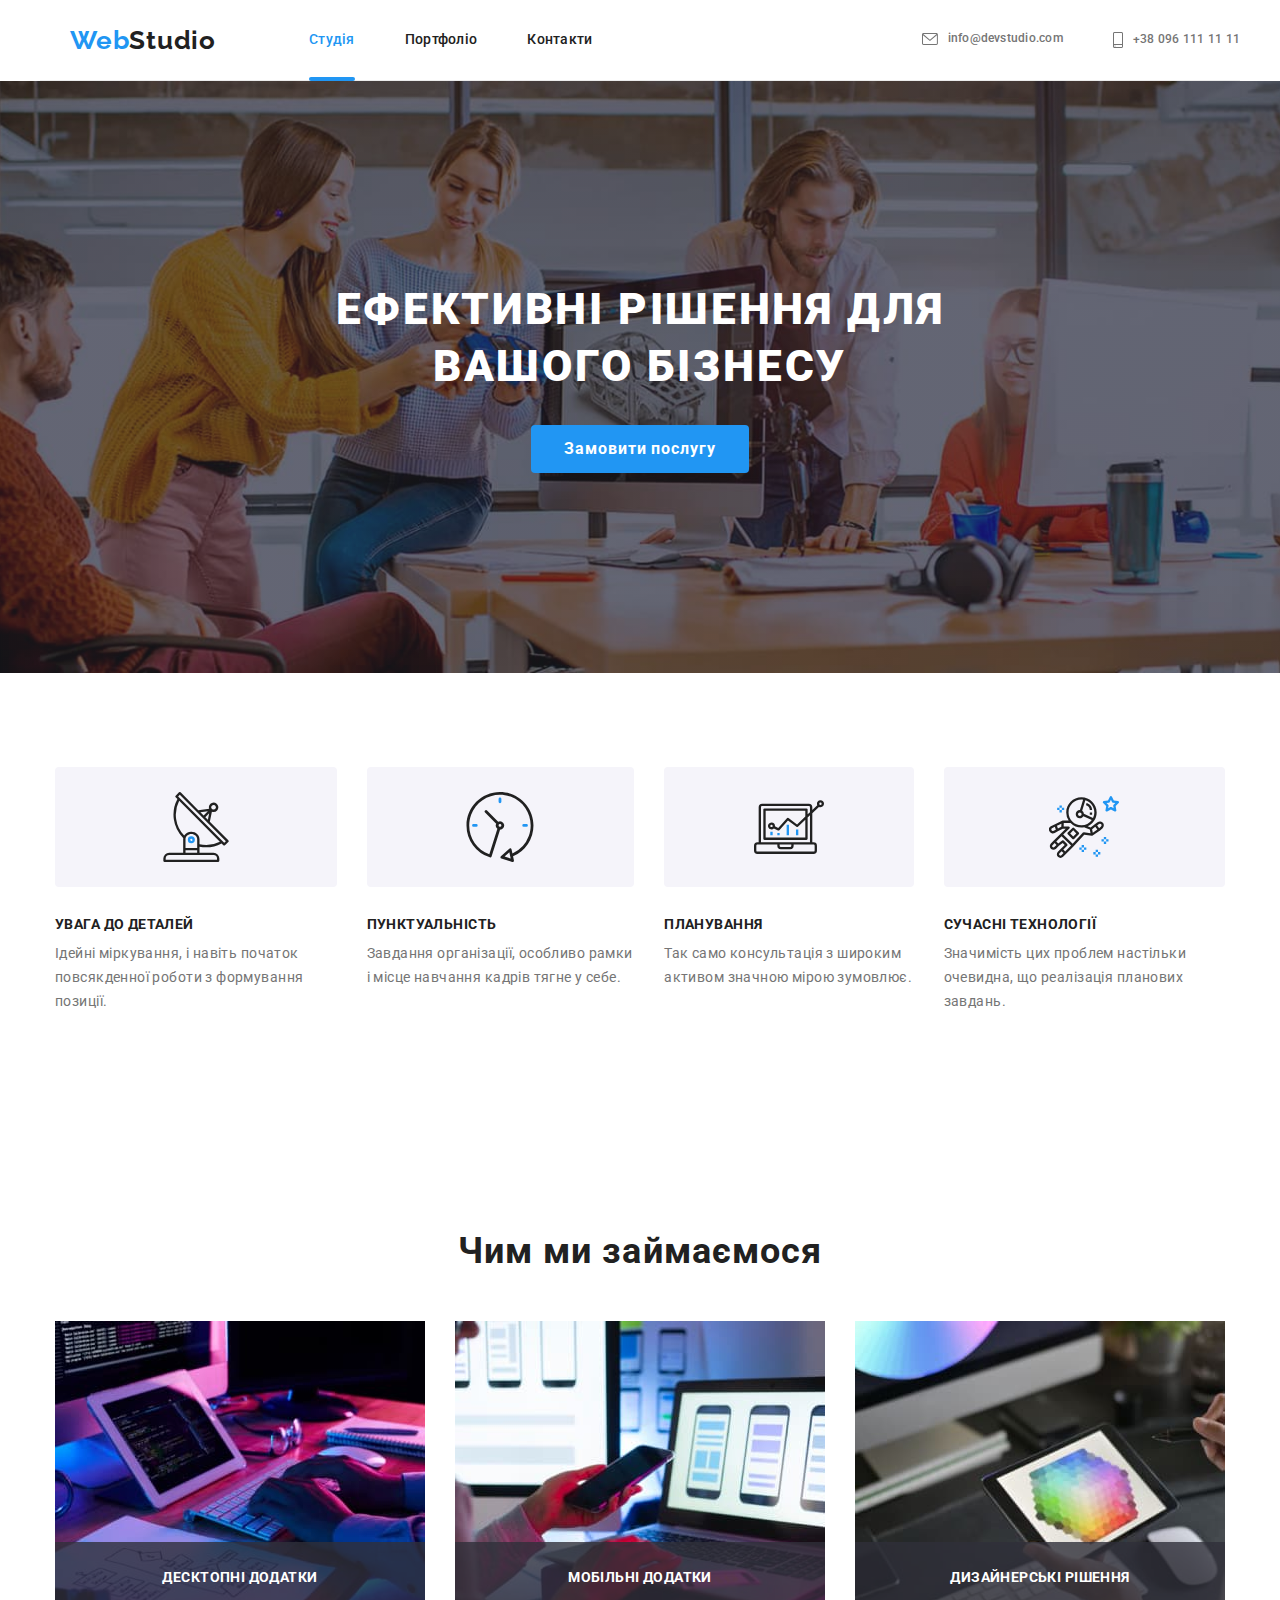
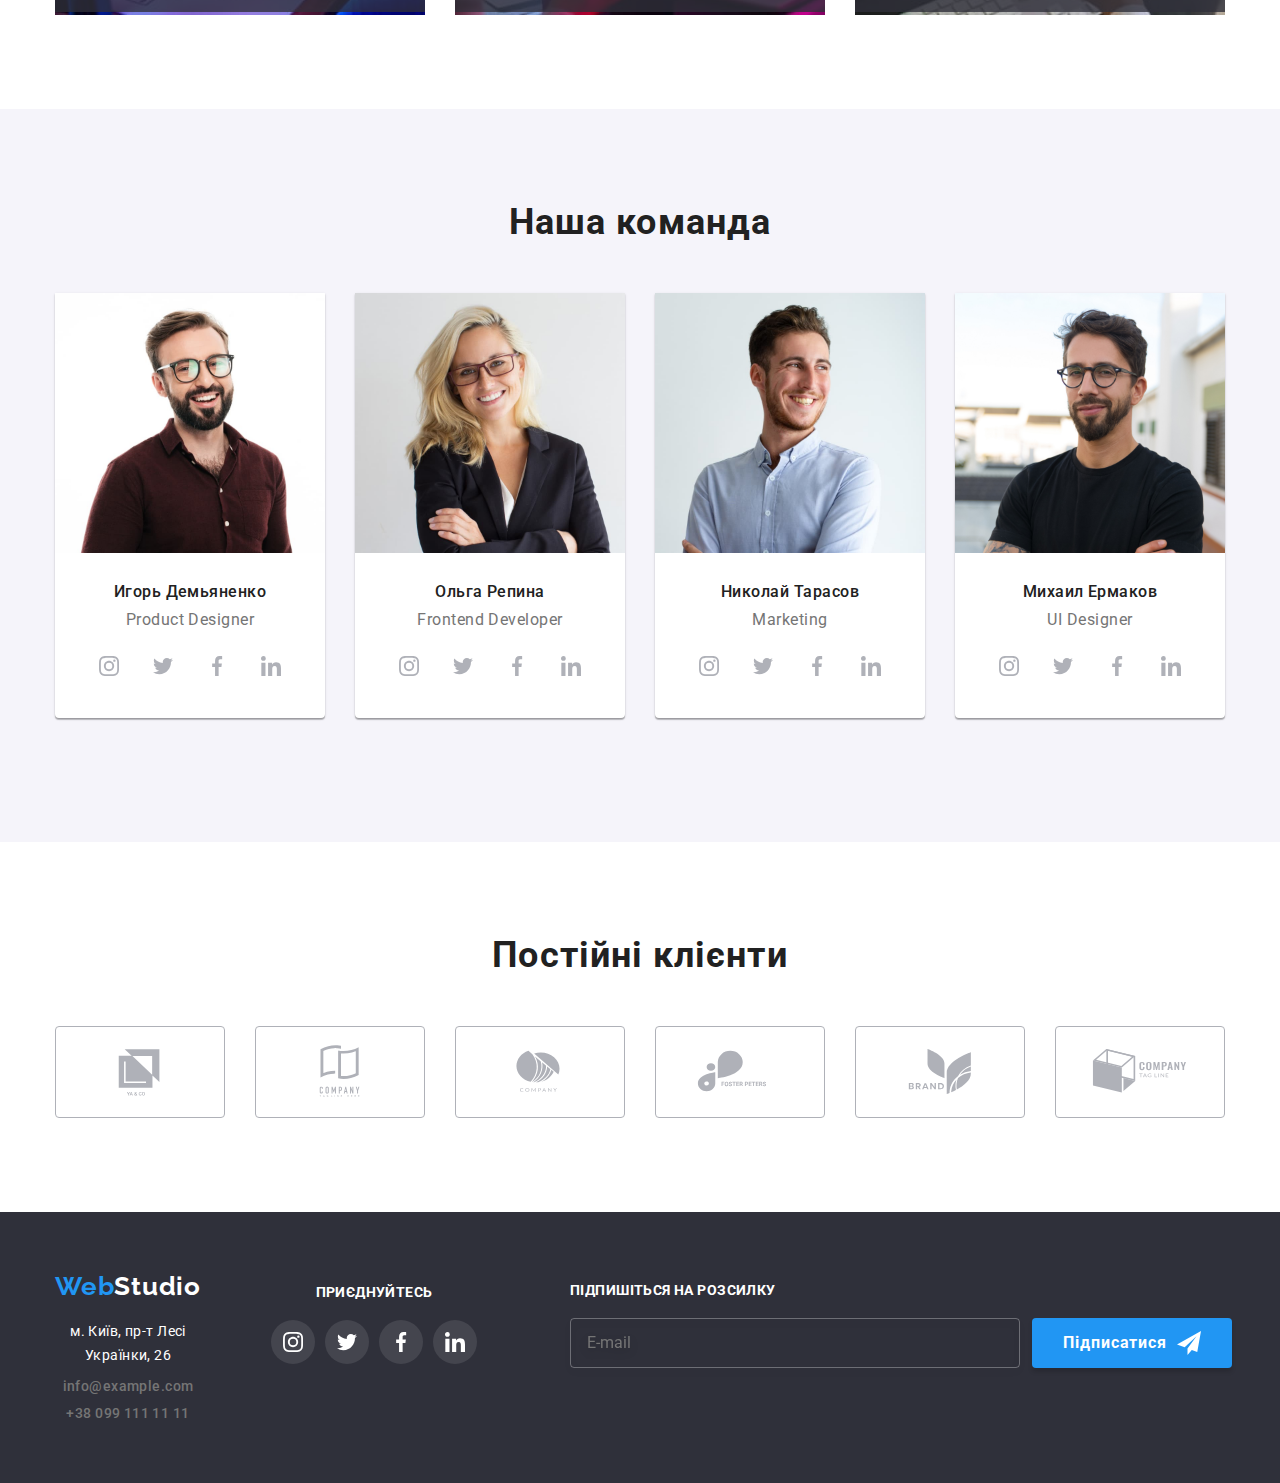
==== commit 410d04e2: "styles" ====
--- a/index.html
+++ b/index.html
@@ -43,10 +43,9 @@
             </svg>+38 096 111 11 11</a>
         </li>
       </ul>
-      <button class="button__mobile" type="button" aria-expanded="false" data-menu-close>
+      <button class="button__mobile" type="button" aria-expanded="false" data-menu-open>
         <svg class="button-mobile__icon" width="40" height="40" aria-label="перемикач мщбільного меню">
           <use class="icon__menu-mobile" href="./images/icons.svg#menu-mobile"></use>
-          <use class="icon__menu-close" href="./images/icons.svg#icon-close"></use>
         </svg>
       </button>
     </div>
@@ -425,8 +424,13 @@
       </form>
     </div>
   </div>
-  <div class="mobile-overlay__menu">
+  <div class="mobile-overlay__menu is-open" data-menu>
     <div class="mobile-overlay__container">
+      <button class="mobile-overlay__btn">
+        <svg class="mobile-overla__icon" width="40" height="40">
+          <use class="icon__menu-close" href="./images/icons.svg#icon-close"></use>
+        </svg>
+      </button>
       <nav class="mobile-overlay__nav">
         <ul class="nav-overlay__list">
           <li class="nav-overlay__item">
--- a/css/main.min.css
+++ b/css/main.min.css
@@ -1 +1 @@
-:root{--main-font: "Roboto", sans-serif;--secondary-font: "Raleway", sans-serif;--white-color: #fff;--main-txt-color: #212121;--accent-color: #2196f3;--grey-color: #757575;--darkblue-background-color: #2f303a;--lightdrey-background-color: #f5f4fa;--border-color: #ececec;--border-cart-color: #eeeeee;--btn-background-color: #188ce8;--animation-hover: 250ms cubic-bezier(0.4, 0, 0.2, 1)}.visually-hidden{position:absolute;white-space:nowrap;width:1px;height:1px;overflow:hidden;border:0;padding:0;clip:rect(0 0 0 0);-webkit-clip-path:inset(50%);clip-path:inset(50%);margin:-1px}@-webkit-keyframes move{0%{-webkit-transform:translatex(-600px);transform:translatex(-600px)}100%{-webkit-transform:translatex(0);transform:translatex(0)}}@keyframes move{0%{-webkit-transform:translatex(-600px);transform:translatex(-600px)}100%{-webkit-transform:translatex(0);transform:translatex(0)}}@-webkit-keyframes animateY{0%{opacity:.5;-webkit-transform:translateY(-220px);transform:translateY(-220px)}50%{opacity:.7;-webkit-transform:translateY(-5px);transform:translateY(-5px)}100%{opacity:1;-webkit-transform:translateY(0);transform:translateY(0)}}@keyframes animateY{0%{opacity:.5;-webkit-transform:translateY(-220px);transform:translateY(-220px)}50%{opacity:.7;-webkit-transform:translateY(-5px);transform:translateY(-5px)}100%{opacity:1;-webkit-transform:translateY(0);transform:translateY(0)}}@-webkit-keyframes fade-in{0%{opacity:.3;-webkit-transform:translateY(300px) scale(0.3);transform:translateY(300px) scale(0.3)}100%{opacity:1;-webkit-transform:translatey(0) scale(1);transform:translatey(0) scale(1)}}@keyframes fade-in{0%{opacity:.3;-webkit-transform:translateY(300px) scale(0.3);transform:translateY(300px) scale(0.3)}100%{opacity:1;-webkit-transform:translatey(0) scale(1);transform:translatey(0) scale(1)}}@media screen and (min-width: 480px){.portfolio,.clients,.team,.cart,.feature,.hero{padding:60px 0}}@media screen and (min-width: 768px){.portfolio,.clients,.team,.cart,.feature,.hero{padding:60px 0}}@media screen and (min-width: 1200px){.portfolio,.clients,.team,.cart,.feature,.hero{padding:94px 0}}.portfolio__container,.footer__container,.clients__container,.team__container,.cart__container,.feature__container,.hero__container,.header__container,.header{margin:0 auto;padding:0 15px}@media screen and (min-width: 480px){.portfolio__container,.footer__container,.clients__container,.team__container,.cart__container,.feature__container,.hero__container,.header__container,.header{width:480px}}@media screen and (min-width: 768px){.portfolio__container,.footer__container,.clients__container,.team__container,.cart__container,.feature__container,.hero__container,.header__container,.header{width:768px}}@media screen and (min-width: 1200px){.portfolio__container,.footer__container,.clients__container,.team__container,.cart__container,.feature__container,.hero__container,.header__container,.header{width:1200px}}body{font-family:var(--main-font);color:var(--main-txt-color);margin:0}.no-scroll{overflow:hidden}html{-webkit-box-sizing:border-box;box-sizing:border-box}*,*::before,*::after{-webkit-box-sizing:inherit;box-sizing:inherit}h1,h2,h3,h4,h5,h6,p,ul{margin:0;padding:0}ul{list-style-type:none}.hero__btn{display:inline-block;padding:10px 24px;font-family:inherit;line-height:1.6;font-weight:700;font-size:16px;letter-spacing:.06em;cursor:pointer;border:1px solid rgba(0,0,0,0);border-radius:4px;background-color:var(--accent-color);color:var(--white-color);-webkit-transition:background-color var(--animation-hover),color var(--animation-hover);transition:background-color var(--animation-hover),color var(--animation-hover)}.hero__btn:hover,.hero__btn:focus{background-color:var(--btn-background-color);color:var(--white-color)}@media screen and (min-width: 1200px){.hero__btn{padding:10px 32px}}.mobile-overlay__menu{display:none;margin:0;position:fixed;top:0;left:0;width:100%;height:100%;background-color:var(--white-color)}@media screen and (min-width: 767px){.mobile-overlay__menu{display:none}}.mobile-overlay__container{display:-webkit-box;display:-ms-flexbox;display:flex;-webkit-box-orient:vertical;-webkit-box-direction:normal;-ms-flex-direction:column;flex-direction:column;max-width:480px;background-color:var(--white-color);padding:48px 40px;height:100%}.nav-overlay__item:not(:last-child){margin-bottom:30px}.nav-overlay__link{text-decoration:none;font-weight:500;font-size:40px;line-height:1.175;letter-spacing:.02em;color:var(--main-txt-color)}.nav-overlay__link--current{color:var(--accent-color)}.overlay__bottom{margin-top:auto}.contacts-overlay__tel{text-decoration:none;font-weight:500;font-size:34px;line-height:1.1764705882;color:var(--accent-color);letter-spacing:.02em}.contacts-overlay__item:first-child{margin-bottom:32px}.contacts-overlay__item:last-child{margin-bottom:64px}.contacts-overlay__mail{text-decoration:none;font-weight:500;font-size:24px;line-height:1.1666666667;letter-spacing:.02em;color:var(--grey-color)}.reference-overlay__list{display:-webkit-box;display:-ms-flexbox;display:flex;-ms-flex-wrap:wrap;flex-wrap:wrap;gap:10px}.reference-overlay__link{text-decoration:none;font-weight:500;font-size:18px;line-height:1.2222222222;letter-spacing:.02em;color:var(--accent-color)}.reference-overlay__list:not(:last-child) .reference-overlay__link::after{content:" ";display:block;width:1px;margin-left:10px;background-color:rgba(33,33,33,.2)}.button__mobile{display:-webkit-inline-box;display:-ms-inline-flexbox;display:inline-flex;-webkit-box-align:center;-ms-flex-align:center;align-items:center;-webkit-box-pack:center;-ms-flex-pack:center;justify-content:center;background-color:rgba(0,0,0,0);border:none;width:40px;height:40px;margin-left:auto;cursor:pointer}@media screen and (min-width: 767px){.button__mobile{display:none}}.button-mobile__icon{width:40px;height:40px;fill:var(--main-txt-color)}@media screen and (min-width: 768px)and (max-width: 1200px){.footer-form__group{max-width:450px;text-align:center;margin:0 auto}}@media screen and (min-width: 1200px){.footer-form__group{margin:0}}@media screen and (min-width: 450px)and (max-width: 768px){.footer-form__group{text-align:center}}.footer-form__title{font-weight:700;font-size:14px;line-height:1.1428571429;letter-spacing:.03em;text-transform:uppercase;color:var(--white-color);margin-bottom:20px}@media screen and (min-width: 1200px){.footer-form{display:-webkit-box;display:-ms-flexbox;display:flex}}.footer-form__email{margin-bottom:20px;min-width:450px;min-height:50px;padding:15px 16px;border:none;border:1px solid rgba(255,255,255,.3);-webkit-filter:drop-shadow(0px 4px 4px rgba(0, 0, 0, 0.15));filter:drop-shadow(0px 4px 4px rgba(0, 0, 0, 0.15));border-radius:4px;background-color:rgba(0,0,0,0);outline:rgba(0,0,0,0)}@media screen and (min-width: 1200px){.footer-form__email{margin:0 12px 0 0}}@media screen and (min-width: 1200px){.footer-form__email{min-width:358px}}.footer-form__btn{font-weight:700;font-size:16px;line-height:1.875;display:-webkit-inline-box;display:-ms-inline-flexbox;display:inline-flex;-webkit-box-align:center;-ms-flex-align:center;align-items:center;letter-spacing:.06em;color:var(--white-color);min-width:200px;min-height:50px;padding:10px 28px;background-color:var(--accent-color);border:none;-webkit-box-shadow:0px 4px 4px rgba(0,0,0,.15);box-shadow:0px 4px 4px rgba(0,0,0,.15);border-radius:4px}.footer-form__btn-icon{margin-left:10px;width:24px;height:24px;fill:var(--white-color)}.backdrop{position:fixed;top:0;left:0;z-index:1000;display:-webkit-box;display:-ms-flexbox;display:flex;-webkit-box-align:center;-ms-flex-align:center;align-items:center;-webkit-box-pack:center;-ms-flex-pack:center;justify-content:center;width:100%;height:100%;background-color:rgba(0,0,0,.2);-webkit-transition:opacity var(--animation-hover),visibility var(--animation-hover);transition:opacity var(--animation-hover),visibility var(--animation-hover);overflow-y:scroll}.backdrop.is-hidden{opacity:0;visibility:hidden;pointer-events:none}.modal{display:block;position:absolute;padding:40px 39px 40px 41px;top:50%;left:50%;-webkit-transform:translate(-50%, -50%);transform:translate(-50%, -50%);width:450px;min-height:609px;background-color:#fff;-webkit-box-shadow:0px 1px 3px rgba(0,0,0,.12),0px 1px 1px rgba(0,0,0,.14),0px 2px 1px rgba(0,0,0,.2);box-shadow:0px 1px 3px rgba(0,0,0,.12),0px 1px 1px rgba(0,0,0,.14),0px 2px 1px rgba(0,0,0,.2);border-radius:4px;opacity:1;-webkit-transition:opacity var(--animation-hover),-webkit-transform var(--animation-hover);transition:opacity var(--animation-hover),-webkit-transform var(--animation-hover);transition:transform var(--animation-hover),opacity var(--animation-hover);transition:transform var(--animation-hover),opacity var(--animation-hover),-webkit-transform var(--animation-hover)}@media screen and (min-width: 769px){.modal{width:528px;min-height:581px}}.backdrop.is-hidden .modal{opacity:0;-webkit-transform:translate(-50%, -50%) scale(0.5);transform:translate(-50%, -50%) scale(0.5)}.modal-btn{position:absolute;top:8px;right:8px;cursor:pointer;border-radius:50%;background-color:rgba(0,0,0,0);border:1px solid rgba(0,0,0,.1);width:30px;height:30px;padding:0;display:-webkit-box;display:-ms-flexbox;display:flex;-webkit-box-align:center;-ms-flex-align:center;align-items:center;-webkit-box-pack:center;-ms-flex-pack:center;justify-content:center}.modal-btn__icon{width:18px;height:18px;-webkit-transition:fill var(--animation-hover);transition:fill var(--animation-hover)}.modal-btn__icon:hover,.modal-btn__icon:focus{fill:#2196f3}.register-form{text-align:center}.register-form__title{display:block;margin-bottom:12px;text-align:center;font-weight:700;font-size:20px;line-height:1.15;letter-spacing:.03em;color:inherit}.register-form__group{margin-bottom:20px}.register-form__wrap{display:block;position:relative}.register-form__wrap:not(:last-child){margin-bottom:10px}.register-form__label{display:block;text-align:left;margin-bottom:4px;font-weight:400;font-size:12px;line-height:1.1666666667;letter-spacing:.01em;color:var(--grey-color)}.register-form__input,.register-form__message{height:40px;width:100%;padding:15px;padding-left:42px;outline:rgba(0,0,0,0);border:1px solid rgba(33,33,33,.2);border-radius:4px;-webkit-transition:border-color var(--animation-hover);transition:border-color var(--animation-hover)}.register-form__input:hover,.register-form__input:focus,.register-form__message:hover,.register-form__message:focus{border-color:var(--accent-color)}.register-form__message{resize:none;height:120px;padding:12px 16px;-webkit-transition:border-color var(--animation-hover);transition:border-color var(--animation-hover)}.register-form__message::-webkit-input-placeholder{font-weight:400;font-size:12px;line-height:1.1666666667;letter-spacing:.01em;color:rgba(117,117,117,.5)}.register-form__message::-moz-placeholder{font-weight:400;font-size:12px;line-height:1.1666666667;letter-spacing:.01em;color:rgba(117,117,117,.5)}.register-form__message:-ms-input-placeholder{font-weight:400;font-size:12px;line-height:1.1666666667;letter-spacing:.01em;color:rgba(117,117,117,.5)}.register-form__message::-ms-input-placeholder{font-weight:400;font-size:12px;line-height:1.1666666667;letter-spacing:.01em;color:rgba(117,117,117,.5)}.register-form__message::placeholder{font-weight:400;font-size:12px;line-height:1.1666666667;letter-spacing:.01em;color:rgba(117,117,117,.5)}.register-form__icon{position:absolute;bottom:11px;left:15px;display:-webkit-box;display:-ms-flexbox;display:flex;-webkit-box-align:center;-ms-flex-align:center;align-items:center;-webkit-box-pack:center;-ms-flex-pack:center;justify-content:center;-webkit-transition:fill var(--animation-hover);transition:fill var(--animation-hover)}.register-form__input:hover+.register-form__icon,.register-form__input:focus+.register-form__icon{fill:var(--accent-color)}.register-form__agreement{margin-bottom:30px;display:-webkit-box;display:-ms-flexbox;display:flex;-webkit-box-align:center;-ms-flex-align:center;align-items:center;-webkit-box-pack:center;-ms-flex-pack:center;justify-content:center}.register-checkbox:checked+.register-checkbox__icon .register-icon__uncheck{opacity:0;-webkit-transition:opacity var(--animation-hover);transition:opacity var(--animation-hover)}.register-checkbox__icon{margin-right:8px;-webkit-transition:background-color var(--animation-hover);transition:background-color var(--animation-hover)}.register-checkbox:checked+.register-checkbox__icon{background-color:var(--accent-color)}.register-icon__check{opacity:0;fill:var(--white-color);-webkit-transition:opacity var(--animation-hover);transition:opacity var(--animation-hover)}.register-checkbox:checked+.register-checkbox__icon .register-icon__check{opacity:1}.register-checkbox:checked .register-checkbox__icon{background-color:var(--accent-color)}.register-checkbox__text{font-weight:400;font-size:14px;line-height:1.7142857143;letter-spacing:.03em;color:var(--grey-color);-webkit-user-select:none;-moz-user-select:none;-ms-user-select:none;user-select:none}.register-checkbox__link{color:#2196f3;text-underline-position:under}.register-form__btn{display:-webkit-inline-box;display:-ms-inline-flexbox;display:inline-flex;-webkit-box-align:center;-ms-flex-align:center;align-items:center;padding:10px 52px;font-weight:700;font-size:16px;line-height:1.875;letter-spacing:.06em;cursor:pointer;border:none;-webkit-box-shadow:0px 4px 4px rgba(0,0,0,.15);box-shadow:0px 4px 4px rgba(0,0,0,.15);border-radius:4px;background-color:var(--accent-color);color:var(--white-color)}.register-form__btn:hover,.register-form__btn:focus{background-color:var(--btn-background-color)}@media screen and (min-width: 738px){.nav{margin-left:88px}}@media screen and (min-width: 1200px){.nav{margin-left:93px}}@media screen and (min-width: 738px){.nav{display:-webkit-box;display:-ms-flexbox;display:flex}}.nav__list{display:none}@media screen and (min-width: 738px){.nav__list{display:-webkit-box;display:-ms-flexbox;display:flex}}.nav__item+.nav__item{margin-left:50px}.nav__link{display:block;padding:32px 0;text-decoration:none;font-weight:500;font-size:40px;line-height:1.1;letter-spacing:.02em;-webkit-transition:color var(--animation-hover);transition:color var(--animation-hover);color:var(--main-txt-color);position:relative}.nav__link:hover,.nav__link:focus{color:var(--accent-color)}.nav__link::after{content:"";display:block;position:absolute;bottom:-1px;width:100%;background-color:var(--accent-color);border-radius:2px;height:4px;opacity:0;-webkit-transition:opacity var(--animation-hover);transition:opacity var(--animation-hover)}.nav__link:hover:after{opacity:1}@media screen and (min-width: 738px){.nav__link{font-size:14px}}.nav__link--current{color:var(--accent-color)}.nav__link.nav__link--current::after{opacity:1}.header{border-bottom:1px solid var(--border-color)}@media screen and (min-width: 738px)and (max-width: 1200px){.header{margin:0;padding:0}}.header__container{display:-webkit-box;display:-ms-flexbox;display:flex;-webkit-box-align:center;-ms-flex-align:center;align-items:center}.header__logo{font-weight:700;text-decoration:none;font-family:var(--secondary-font);font-size:24px;line-height:1.1;letter-spacing:.03em;color:var(--accent-color)}@media screen and (min-width: 1200px){.header__logo{font-size:26px}}.header__logo--styles{font-style:var(--secondary-font);font-size:26px;line-height:1.1;letter-spacing:.03em;color:var(--main-txt-color)}@media screen and (min-width: 320px)and (max-width: 1200px){.contacts__list{display:none}}@media screen and (min-width: 738px)and (max-width: 1200px){.contacts__list{display:block;margin-left:90px}}@media screen and (min-width: 1200px){.contacts__list{display:-webkit-box;display:-ms-flexbox;display:flex;margin-left:auto}}.contacts__list .contacts__link{-webkit-box-align:center;-ms-flex-align:center;align-items:center;display:-webkit-box;display:-ms-flexbox;display:flex;font-weight:500;font-size:12px;line-height:1.1;letter-spacing:.02em;text-decoration:none;color:var(--grey-color);-webkit-transition:color var(--animation-hover);transition:color var(--animation-hover)}@media screen and (min-width: 1200px){.contacts__list .contacts__link{padding:32px 0}}@media screen and (min-width: 738px)and (max-width: 1200px){.contacts__item--tablet{margin-bottom:10px}}@media screen and (min-width: 768px){.contacts__link{font-size:12px}}@media screen and (min-width: 1200px){.contacts__link{font-size:14px}}.contacts__item:not(:last-child){margin-right:50px}.contacts__link:hover,.contacts__link:focus{color:var(--accent-color)}.contacts__icon-envelope{width:16px;height:12px;fill:currentColor;margin-right:10px;-webkit-transition:fill var(--animation-hover);transition:fill var(--animation-hover)}.contacts__icon-smartphone{width:10px;height:16px;fill:currentColor;margin-right:10px;-webkit-transition:fill var(--animation-hover);transition:fill var(--animation-hover)}.contacts__icon-envelope:hover,.contacts__icon-smartphone:hover,.contacts__icon-envelope:focus,.contacts__icon-smartphone:focus{fill:var(--accent-color)}.hero{padding-top:118px;padding-bottom:118px;text-align:center;background-color:var(--darkblue-background-color);background-image:-webkit-gradient(linear, left top, right top, from(rgba(47, 48, 58, 0.4)), to(rgba(47, 48, 58, 0.4))),url("../images/hero/Img-10-2.jpg");background-image:linear-gradient(to right, rgba(47, 48, 58, 0.4), rgba(47, 48, 58, 0.4)),url("../images/hero/Img-10-2.jpg");max-width:1600px;margin:0 auto;background-repeat:no-repeat;background-size:cover;background-position:center}@media screen and (min-width: 1200px){.hero{padding:200px 0 200px 0}}.hero__title{margin-bottom:30px;font-weight:900;font-size:26px;line-height:1.3;letter-spacing:.06em;text-transform:uppercase;color:var(--white-color);-webkit-animation:move 1500ms linear 100ms 1 both;animation:move 1500ms linear 100ms 1 both}@media screen and (min-width: 1200px){.hero__title{font-size:44px}}.feature{padding-bottom:0}.feature__list{margin:0 auto}@media screen and (min-width: 768px){.feature__list{display:-webkit-box;display:-ms-flexbox;display:flex;gap:30px}}@media screen and (min-width: 768px)and (max-width: 1200px){.feature__list{display:-webkit-box;display:-ms-flexbox;display:flex;-ms-flex-wrap:wrap;flex-wrap:wrap;gap:30px;-webkit-box-pack:center;-ms-flex-pack:center;justify-content:center}}.feature__item{margin-bottom:30px}@media screen and (min-width: 768px){.feature__item{margin-bottom:0}}@media screen and (min-width: 768px)and (max-width: 1200px){.feature__item{-ms-flex-preferred-size:calc((100% - 60px)/2);flex-basis:calc((100% - 60px)/2)}}.feature__item:not(:last-child){margin-bottom:0}.feature__title{margin-bottom:10px}.feature-block{display:-webkit-box;display:-ms-flexbox;display:flex;height:120px;background-color:var(--lightdrey-background-color);-webkit-box-pack:center;-ms-flex-pack:center;justify-content:center;-webkit-box-align:center;-ms-flex-align:center;align-items:center;border-radius:4px;margin-bottom:30px}.feature-block__icon{margin:0;width:70px;height:70px}.feature__title{font-weight:700;text-transform:uppercase;font-size:14px;line-height:1.1;letter-spacing:.03em}.feature__text{font-size:14px;line-height:1.7;letter-spacing:.03em;color:var(--grey-color)}@media screen and (min-width: 320px)and (max-width: 1199px){.cart{display:none}}.cart__title{text-align:center;margin-bottom:50px;font-weight:700;font-size:36px;line-height:1.1;letter-spacing:.03em;-webkit-animation:move 1500ms linear 100ms 1 both;animation:move 1500ms linear 100ms 1 both}.cart__list{display:-webkit-box;display:-ms-flexbox;display:flex;gap:30px}.cart__item{position:relative;-webkit-animation:fade-in 1500ms ease 100ms 1 alternate both;animation:fade-in 1500ms ease 100ms 1 alternate both}.cart__img{display:block}.cart__label{font-weight:700;font-size:14px;line-height:1.1428571429;text-align:center;letter-spacing:.03em;text-transform:uppercase;display:-webkit-box;display:-ms-flexbox;display:flex;-webkit-box-align:center;-ms-flex-align:center;align-items:center;-webkit-box-pack:center;-ms-flex-pack:center;justify-content:center;position:absolute;bottom:3px;background-color:rgba(47,48,58,.8);color:#fff;width:100%;padding:27px 107px;-webkit-animation:animateY 5000ms ease 500ms 1 alternate both;animation:animateY 5000ms ease 500ms 1 alternate both}.team{background-color:var(--lightdrey-background-color)}.team__title{text-align:center;margin-bottom:30px;font-weight:700;font-size:28px;line-height:1.1;letter-spacing:.03em;-webkit-animation:move 1500ms linear 100ms 1 both;animation:move 1500ms linear 100ms 1 both}@media screen and (min-width: 1200px){.team__title{font-size:36px;margin-bottom:50px}}.team__list{margin:0 auto}@media screen and (min-width: 768px){.team__list{display:-webkit-box;display:-ms-flexbox;display:flex;gap:30px;-webkit-box-pack:center;-ms-flex-pack:center;justify-content:center}}@media screen and (min-width: 768px)and (max-width: 1200px){.team__list{display:-webkit-box;display:-ms-flexbox;display:flex;-ms-flex-wrap:wrap;flex-wrap:wrap;gap:30px}}.team__item{background-color:var(--white-color);text-align:center;border-radius:0px 0px 4px 4px;-webkit-box-shadow:0px 1px 3px rgba(0,0,0,.12),0px 1px 1px rgba(0,0,0,.14),0px 2px 1px rgba(0,0,0,.2);box-shadow:0px 1px 3px rgba(0,0,0,.12),0px 1px 1px rgba(0,0,0,.14),0px 2px 1px rgba(0,0,0,.2);-webkit-animation:fade-in 1500ms ease 100ms 1 alternate both;animation:fade-in 1500ms ease 100ms 1 alternate both}@media screen and (min-width: 768px)and (max-width: 1200px){.team__item{-ms-flex-preferred-size:calc((100% - 60px)/2);flex-basis:calc((100% - 60px)/2)}}.team__img{display:block}.team__wrapper{padding:30px 0}.team__name{margin-bottom:10px;font-weight:500;font-size:16px;line-height:1.1;letter-spacing:.03em}.team__profession{font-size:16px;line-height:1.1;letter-spacing:.03em;color:var(--grey-color);margin-bottom:16px}.social{display:-webkit-box;display:-ms-flexbox;display:flex;-webkit-box-pack:center;-ms-flex-pack:center;justify-content:center}.social__item:not(:last-child){margin-right:10px}.social__link{width:44px;height:44px;border-radius:50%;display:-webkit-box;display:-ms-flexbox;display:flex;-webkit-box-align:center;-ms-flex-align:center;align-items:center;-webkit-box-pack:center;-ms-flex-pack:center;justify-content:center;color:#afb1b8;-webkit-transition:background-color var(--animation-hover),color var(--animation-hover);transition:background-color var(--animation-hover),color var(--animation-hover)}.social__link:hover,.social__link:focus{background-color:var(--accent-color);color:var(--white-color)}.social__icon{width:20px;height:20px;fill:currentColor}.clients__title{text-align:center;margin-bottom:30px;font-weight:700;font-size:28px;line-height:1.1;letter-spacing:.03em;-webkit-animation:move 1500ms linear 100ms 1 both;animation:move 1500ms linear 100ms 1 both}@media screen and (min-width: 1200px){.clients__title{font-size:36px;margin-bottom:50px}}.clients__list{display:-webkit-box;display:-ms-flexbox;display:flex;-ms-flex-wrap:wrap;flex-wrap:wrap;gap:30px}@media screen and (min-width: 1200px){.clients__list{display:-webkit-box;display:-ms-flexbox;display:flex;gap:30px}}@media screen and (min-width: 450px)and (max-width: 1200px){.clients__list{display:-webkit-box;display:-ms-flexbox;display:flex;-ms-flex-wrap:wrap;flex-wrap:wrap;gap:30px}}.clients__item{border-radius:4px;-webkit-animation:fade-in 1500ms ease 100ms 1 alternate both;animation:fade-in 1500ms ease 100ms 1 alternate both}@media screen and (min-width: 450px)and (max-width: 768px){.clients__item{-ms-flex-preferred-size:calc((100% - 60px)/2);flex-basis:calc((100% - 60px)/2)}}@media screen and (min-width: 450px)and (max-width: 1200px){.clients__item{-ms-flex-preferred-size:calc((100% - 60px)/3);flex-basis:calc((100% - 60px)/3)}}.clients__logo{border:1px solid #afb1b8;border-radius:4px;display:-webkit-box;display:-ms-flexbox;display:flex;-webkit-box-align:center;-ms-flex-align:center;align-items:center;-webkit-box-pack:center;-ms-flex-pack:center;justify-content:center;width:210px;height:92px;-webkit-transform:translatex(0);transform:translatex(0);-webkit-transition-property:-webkit-transform;transition-property:-webkit-transform;transition-property:transform;transition-property:transform, -webkit-transform;-webkit-transition-duration:2000ms;transition-duration:2000ms;-webkit-transition:border-color var(--animation-hover),fill var(--animation-hover);transition:border-color var(--animation-hover),fill var(--animation-hover)}@media screen and (min-width: 768px){.clients__logo{width:226px}}@media screen and (min-width: 1200px){.clients__logo{width:170px}}.clients__logo:hover,.clients__logo:focus{border-color:var(--accent-color)}.clients__icon{width:106px;height:60px;fill:#afb1b8;-webkit-transition:fill var(--animation-hover);transition:fill var(--animation-hover)}.clients__logo:hover .clients__icon,.clients__logo:focus .clients__icon{fill:var(--accent-color)}.footer{padding:60px 0;background-color:var(--darkblue-background-color)}.footer__container{-webkit-box-align:baseline;-ms-flex-align:baseline;align-items:baseline}@media screen and (min-width: 1200px){.footer__container{display:-webkit-box;display:-ms-flexbox;display:flex}}.footer__group{margin-bottom:60px}@media screen and (min-width: 1200px){.footer__group{margin-right:70px;margin-bottom:0}}.footer__tablet{margin-bottom:72px}@media screen and (min-width: 768px){.footer__tablet{display:-webkit-box;display:-ms-flexbox;display:flex}}@media screen and (min-width: 768px)and (max-width: 1200px){.footer__tablet{margin-left:76px;margin-right:101px;margin-bottom:60px}}@media screen and (min-width: 1200px){.footer__tablet{margin-bottom:0}}@media screen and (min-width: 450px)and (max-width: 768px){.footer__tablet{text-align:center}}.footer__logo{font-weight:700;text-decoration:none;font-family:var(--secondary-font);font-size:26px;line-height:1.1;letter-spacing:.03em;color:var(--accent-color)}.footer__logo--styles{color:var(--white-color)}.footer__address{margin-top:20px;font-style:normal;font-size:14px;line-height:1.7;letter-spacing:.03em;color:var(--white-color)}.footer-contacts__list{margin-left:auto}.footer-contacts__item{margin-top:9px}.footer-contacts__link{font-weight:500;font-size:14px;line-height:1.1;letter-spacing:.03em;text-decoration:none;color:var(--grey-color);-webkit-transition:color var(--animation-hover);transition:color var(--animation-hover)}.footer-contacts__link:hover,.footer-contacts__link:focus{color:var(--accent-color)}@media screen and (min-width: 768px)and (max-width: 1200px){.footer__socials-group{margin-left:auto;padding-top:5px}}@media screen and (min-width: 1200px){.footer__socials-group{margin-right:93px;padding-top:12px}}.footer__socials-title{font-weight:700;font-size:14px;line-height:1.1428571429;letter-spacing:.03em;padding:0;margin-bottom:20px;text-transform:uppercase;color:var(--white-color)}.footer-socials__list{display:-webkit-box;display:-ms-flexbox;display:flex;gap:10px;-webkit-box-align:center;-ms-flex-align:center;align-items:center;-webkit-box-pack:center;-ms-flex-pack:center;justify-content:center;display:flex}.footer-socials__item{display:-webkit-box;display:-ms-flexbox;display:flex}@media screen and (min-width: 450px)and (max-width: 1200px){.footer-socials__item:not(:last-child){margin-right:10px}}.footer-social__link{width:44px;height:44px;border-radius:50%;display:-webkit-box;display:-ms-flexbox;display:flex;-webkit-box-align:center;-ms-flex-align:center;align-items:center;-webkit-box-pack:center;-ms-flex-pack:center;justify-content:center;color:#fff;background-color:rgba(255,255,255,.1);-webkit-transition:background-color var(--animation-hover),color var(--animation-hover);transition:background-color var(--animation-hover),color var(--animation-hover)}.footer-social__link:hover,.footer-social__link:focus{background-color:var(--accent-color);color:var(--white-color)}.footer-social__icon{width:20px;height:20px;fill:currentColor}.portfolio-btn__list{display:-webkit-box;display:-ms-flexbox;display:flex;-webkit-box-pack:center;-ms-flex-pack:center;justify-content:center;margin-bottom:50px;gap:8px}.portfolio-btn{display:inline-block;padding:6px 22px;font-weight:500;font-family:inherit;font-size:16px;line-height:1.6;letter-spacing:.03em;color:var(--main-txt-color);background-color:var(--lightdrey-background-color);border:1px solid rgba(0,0,0,0);cursor:pointer;border-radius:4px;-webkit-animation:move 1500ms linear 100ms 1 both;animation:move 1500ms linear 100ms 1 both;-webkit-transition:background-color var(--animation-hover),color var(--animation-hover),-webkit-box-shadow var(--animation-hover);transition:background-color var(--animation-hover),color var(--animation-hover),-webkit-box-shadow var(--animation-hover);transition:background-color var(--animation-hover),color var(--animation-hover),box-shadow var(--animation-hover);transition:background-color var(--animation-hover),color var(--animation-hover),box-shadow var(--animation-hover),-webkit-box-shadow var(--animation-hover)}.portfolio-btn:hover,.portfolio-btn:focus{-webkit-box-shadow:0px 3px 1px rgba(0,0,0,.1),0px 1px 2px rgba(0,0,0,.08),0px 2px 2px rgba(0,0,0,.12);box-shadow:0px 3px 1px rgba(0,0,0,.1),0px 1px 2px rgba(0,0,0,.08),0px 2px 2px rgba(0,0,0,.12);background-color:var(--accent-color);color:var(--white-color)}.portfolio-btn.portfolio-btn--current{background-color:var(--accent-color);color:var(--white-color)}@media screen and (min-width: 738px){.portfolio__group{display:-webkit-box;display:-ms-flexbox;display:flex;-ms-flex-wrap:wrap;flex-wrap:wrap;gap:30px}}@media screen and (min-width: 738px)and (max-width: 1200px){.portfolio__group{display:-webkit-box;display:-ms-flexbox;display:flex;-ms-flex-wrap:wrap;flex-wrap:wrap;gap:30px}}.portfolio__bg{-webkit-animation:fade-in 1500ms ease 100ms 1 alternate both;animation:fade-in 1500ms ease 100ms 1 alternate both;-webkit-transition:opacity var(--animation-hover),-webkit-box-shadow var(--animation-hover),-webkit-transform var(--animation-hover);transition:opacity var(--animation-hover),-webkit-box-shadow var(--animation-hover),-webkit-transform var(--animation-hover);transition:box-shadow var(--animation-hover),opacity var(--animation-hover),transform var(--animation-hover);transition:box-shadow var(--animation-hover),opacity var(--animation-hover),transform var(--animation-hover),-webkit-box-shadow var(--animation-hover),-webkit-transform var(--animation-hover)}@media screen and (min-width: 450px)and (max-width: 1200px){.portfolio__bg{margin-bottom:30px}}@media screen and (min-width: 738px)and (max-width: 1200px){.portfolio__bg{-ms-flex-preferred-size:calc((100% - 60px)/2);flex-basis:calc((100% - 60px)/2)}}@media screen and (min-width: 1200px){.portfolio__bg{-ms-flex-preferred-size:calc((100% - 60px)/3);flex-basis:calc((100% - 60px)/3)}}.portfolio__bg:hover{-webkit-box-shadow:0px 1px 1px rgba(0,0,0,.12),0px 4px 4px rgba(0,0,0,.06),1px 4px 6px rgba(0,0,0,.16);box-shadow:0px 1px 1px rgba(0,0,0,.12),0px 4px 4px rgba(0,0,0,.06),1px 4px 6px rgba(0,0,0,.16)}.overlay{position:relative;overflow:hidden;-webkit-transition:opacity var(--animation-hover),-webkit-transform var(--animation-hover);transition:opacity var(--animation-hover),-webkit-transform var(--animation-hover);transition:transform var(--animation-hover),opacity var(--animation-hover);transition:transform var(--animation-hover),opacity var(--animation-hover),-webkit-transform var(--animation-hover)}.overlay__img{display:block}.overlay__text{width:100%;height:100%;display:-webkit-box;display:-ms-flexbox;display:flex;-webkit-box-align:center;-ms-flex-align:center;align-items:center;-webkit-box-pack:center;-ms-flex-pack:center;justify-content:center;padding:63px 24px;font-weight:400;font-size:18px;line-height:1.5555555556;letter-spacing:.03em;background-color:rgba(33,150,243,.9);-webkit-user-select:none;-moz-user-select:none;-ms-user-select:none;user-select:none;color:#fff;top:0;left:0;position:absolute;-webkit-transform:translateY(100%);transform:translateY(100%);opacity:0;-webkit-transition:opacity var(--animation-hover),-webkit-transform var(--animation-hover);transition:opacity var(--animation-hover),-webkit-transform var(--animation-hover);transition:opacity var(--animation-hover),transform var(--animation-hover);transition:opacity var(--animation-hover),transform var(--animation-hover),-webkit-transform var(--animation-hover)}.portfolio__bg:hover .overlay .overlay__text{-webkit-transform:translateY(0);transform:translateY(0);opacity:1}.portfolio__wrapper{padding:20px 24px;border:1px solid var(--border-cart-color);border-top:none}.portfolio__title{margin-bottom:4px;font-weight:700;line-height:2;letter-spacing:.03em;font-size:18px}.portfolio__subtitle{line-height:2.2;font-size:16px;letter-spacing:.03em;color:var(--grey-color)}/*# sourceMappingURL=main.min.css.map */+:root{--main-font: "Roboto", sans-serif;--secondary-font: "Raleway", sans-serif;--white-color: #fff;--main-txt-color: #212121;--accent-color: #2196f3;--grey-color: #757575;--darkblue-background-color: #2f303a;--lightdrey-background-color: #f5f4fa;--border-color: #ececec;--border-cart-color: #eeeeee;--btn-background-color: #188ce8;--animation-hover: 250ms cubic-bezier(0.4, 0, 0.2, 1)}.visually-hidden{position:absolute;white-space:nowrap;width:1px;height:1px;overflow:hidden;border:0;padding:0;clip:rect(0 0 0 0);-webkit-clip-path:inset(50%);clip-path:inset(50%);margin:-1px}@-webkit-keyframes move{0%{-webkit-transform:translatex(-600px);transform:translatex(-600px)}100%{-webkit-transform:translatex(0);transform:translatex(0)}}@keyframes move{0%{-webkit-transform:translatex(-600px);transform:translatex(-600px)}100%{-webkit-transform:translatex(0);transform:translatex(0)}}@-webkit-keyframes animateY{0%{opacity:.5;-webkit-transform:translateY(-220px);transform:translateY(-220px)}50%{opacity:.7;-webkit-transform:translateY(-5px);transform:translateY(-5px)}100%{opacity:1;-webkit-transform:translateY(0);transform:translateY(0)}}@keyframes animateY{0%{opacity:.5;-webkit-transform:translateY(-220px);transform:translateY(-220px)}50%{opacity:.7;-webkit-transform:translateY(-5px);transform:translateY(-5px)}100%{opacity:1;-webkit-transform:translateY(0);transform:translateY(0)}}@-webkit-keyframes fade-in{0%{opacity:.3;-webkit-transform:translateY(300px) scale(0.3);transform:translateY(300px) scale(0.3)}100%{opacity:1;-webkit-transform:translatey(0) scale(1);transform:translatey(0) scale(1)}}@keyframes fade-in{0%{opacity:.3;-webkit-transform:translateY(300px) scale(0.3);transform:translateY(300px) scale(0.3)}100%{opacity:1;-webkit-transform:translatey(0) scale(1);transform:translatey(0) scale(1)}}@media screen and (min-width: 320px){.portfolio,.clients,.team,.cart,.feature,.hero{padding:60px 0}}@media screen and (min-width: 768px){.portfolio,.clients,.team,.cart,.feature,.hero{padding:60px 0}}@media screen and (min-width: 1200px){.portfolio,.clients,.team,.cart,.feature,.hero{padding:94px 0}}.portfolio__container,.footer__container,.clients__container,.team__container,.cart__container,.feature__container,.hero__container,.header__container,.header{margin:0 auto;padding:0 15px}@media screen and (min-width: 320px){.portfolio__container,.footer__container,.clients__container,.team__container,.cart__container,.feature__container,.hero__container,.header__container,.header{width:320px}}@media screen and (min-width: 480px){.portfolio__container,.footer__container,.clients__container,.team__container,.cart__container,.feature__container,.hero__container,.header__container,.header{width:480px}}@media screen and (min-width: 768px){.portfolio__container,.footer__container,.clients__container,.team__container,.cart__container,.feature__container,.hero__container,.header__container,.header{width:768px}}@media screen and (min-width: 1200px){.portfolio__container,.footer__container,.clients__container,.team__container,.cart__container,.feature__container,.hero__container,.header__container,.header{width:1200px}}body{font-family:var(--main-font);color:var(--main-txt-color);margin:0}.no-scroll{overflow:hidden}html{-webkit-box-sizing:border-box;box-sizing:border-box}*,*::before,*::after{-webkit-box-sizing:inherit;box-sizing:inherit}h1,h2,h3,h4,h5,h6,p,ul{margin:0;padding:0}ul{list-style-type:none}.hero__btn{display:inline-block;padding:10px 24px;font-family:inherit;line-height:1.6;font-weight:700;font-size:16px;letter-spacing:.06em;cursor:pointer;border:1px solid rgba(0,0,0,0);border-radius:4px;background-color:var(--accent-color);color:var(--white-color);-webkit-transition:background-color var(--animation-hover),color var(--animation-hover);transition:background-color var(--animation-hover),color var(--animation-hover)}.hero__btn:hover,.hero__btn:focus{background-color:var(--btn-background-color);color:var(--white-color)}@media screen and (min-width: 1200px){.hero__btn{padding:10px 32px}}.mobile-overlay__menu{margin:0;position:fixed;top:0;left:0;width:100%;height:100%;opacity:0;pointer-events:none;visibility:hidden;background-color:var(--white-color)}.mobile-overlay__menu.is-open{opacity:1;pointer-events:initial;visibility:visible}@media screen and (min-width: 767px){.mobile-overlay__menu{display:none}}.mobile-overlay__container{display:-webkit-box;display:-ms-flexbox;display:flex;-webkit-box-orient:vertical;-webkit-box-direction:normal;-ms-flex-direction:column;flex-direction:column;max-width:480px;background-color:var(--white-color);padding:48px 40px;height:100%}.mobile-overlay__btn{position:absolute;top:21px;right:25px;border:none;background-color:rgba(0,0,0,0);width:40px;height:40px;cursor:pointer;margin-left:auto}.nav-overlay__item:not(:last-child){margin-bottom:30px}.nav-overlay__link{text-decoration:none;font-weight:500;font-size:40px;line-height:1.175;letter-spacing:.02em;color:var(--main-txt-color)}.nav-overlay__link--current{color:var(--accent-color)}.overlay__bottom{margin-top:auto}.contacts-overlay__tel{text-decoration:none;font-weight:500;font-size:34px;line-height:1.1764705882;color:var(--accent-color);letter-spacing:.02em}.contacts-overlay__item:first-child{margin-bottom:32px}.contacts-overlay__item:last-child{margin-bottom:64px}.contacts-overlay__mail{text-decoration:none;font-weight:500;font-size:24px;line-height:1.1666666667;letter-spacing:.02em;color:var(--grey-color)}.reference-overlay__list{display:-webkit-box;display:-ms-flexbox;display:flex;-ms-flex-wrap:wrap;flex-wrap:wrap;gap:10px}.reference-overlay__link{text-decoration:none;font-weight:500;font-size:18px;line-height:1.2222222222;letter-spacing:.02em;color:var(--accent-color)}.reference-overlay__item:not(:last-child) .reference-overlay__link{border-right:1px solid rgba(33,33,33,.2);padding-right:10px}.button__mobile{display:-webkit-inline-box;display:-ms-inline-flexbox;display:inline-flex;-webkit-box-align:center;-ms-flex-align:center;align-items:center;-webkit-box-pack:center;-ms-flex-pack:center;justify-content:center;background-color:rgba(0,0,0,0);border:none;width:40px;height:40px;margin-left:auto;cursor:pointer}@media screen and (min-width: 767px){.button__mobile{display:none}}.button-mobile__icon{width:40px;height:40px;fill:var(--main-txt-color)}@media screen and (min-width: 768px)and (max-width: 1200px){.footer-form__group{max-width:450px;margin:0}}@media screen and (min-width: 1200px){.footer-form__group{margin:0}}@media screen and (min-width: 320px)and (max-width: 1200px){.footer-form__group{text-align:center;-webkit-box-pack:center;-ms-flex-pack:center;justify-content:center;margin:0 auto}}.footer-form__title{font-weight:700;font-size:14px;line-height:1.1428571429;letter-spacing:.03em;text-transform:uppercase;color:var(--white-color);margin-bottom:20px}@media screen and (min-width: 1200px){.footer-form{display:-webkit-box;display:-ms-flexbox;display:flex}}.footer-form__email{min-width:290px;margin:0 auto;min-height:50px;padding:15px 16px;border:none;border:1px solid rgba(255,255,255,.3);-webkit-filter:drop-shadow(0px 4px 4px rgba(0, 0, 0, 0.15));filter:drop-shadow(0px 4px 4px rgba(0, 0, 0, 0.15));border-radius:4px;background-color:rgba(0,0,0,0);outline:rgba(0,0,0,0)}@media screen and (min-width: 1200px){.footer-form__email{margin:0 12px 0 0}}@media screen and (min-width: 1200px){.footer-form__email{min-width:358px}}@media screen and (min-width: 480px){.footer-form__email{min-width:450px}}.footer-form__btn{margin-top:20px;font-weight:700;font-size:16px;line-height:1.875;display:-webkit-inline-box;display:-ms-inline-flexbox;display:inline-flex;-webkit-box-align:center;-ms-flex-align:center;align-items:center;-webkit-box-pack:center;-ms-flex-pack:center;justify-content:center;letter-spacing:.06em;color:var(--white-color);min-width:200px;min-height:50px;padding:10px 28px;background-color:var(--accent-color);border:none;-webkit-box-shadow:0px 4px 4px rgba(0,0,0,.15);box-shadow:0px 4px 4px rgba(0,0,0,.15);border-radius:4px}@media screen and (min-width: 1200px){.footer-form__btn{margin-top:0}}.footer-form__btn-icon{margin-left:10px;width:24px;height:24px;fill:var(--white-color)}.backdrop{position:fixed;top:0;left:0;z-index:1000;display:-webkit-box;display:-ms-flexbox;display:flex;-webkit-box-align:center;-ms-flex-align:center;align-items:center;-webkit-box-pack:center;-ms-flex-pack:center;justify-content:center;width:100%;height:100%;background-color:rgba(0,0,0,.2);-webkit-transition:opacity var(--animation-hover),visibility var(--animation-hover);transition:opacity var(--animation-hover),visibility var(--animation-hover);overflow-y:scroll}.backdrop.is-hidden{opacity:0;visibility:hidden;pointer-events:none}.modal{display:block;position:absolute;padding:40px 39px 40px 41px;top:50%;left:50%;-webkit-transform:translate(-50%, -50%);transform:translate(-50%, -50%);width:320px;min-height:609px;background-color:#fff;-webkit-box-shadow:0px 1px 3px rgba(0,0,0,.12),0px 1px 1px rgba(0,0,0,.14),0px 2px 1px rgba(0,0,0,.2);box-shadow:0px 1px 3px rgba(0,0,0,.12),0px 1px 1px rgba(0,0,0,.14),0px 2px 1px rgba(0,0,0,.2);border-radius:4px;opacity:1;-webkit-transition:opacity var(--animation-hover),-webkit-transform var(--animation-hover);transition:opacity var(--animation-hover),-webkit-transform var(--animation-hover);transition:transform var(--animation-hover),opacity var(--animation-hover);transition:transform var(--animation-hover),opacity var(--animation-hover),-webkit-transform var(--animation-hover)}@media screen and (min-width: 450px){.modal{width:450px}}@media screen and (min-width: 769px){.modal{width:528px;min-height:581px}}.backdrop.is-hidden .modal{opacity:0;-webkit-transform:translate(-50%, -50%) scale(0.5);transform:translate(-50%, -50%) scale(0.5)}.modal-btn{position:absolute;top:8px;right:8px;cursor:pointer;border-radius:50%;background-color:rgba(0,0,0,0);border:1px solid rgba(0,0,0,.1);width:30px;height:30px;padding:0;display:-webkit-box;display:-ms-flexbox;display:flex;-webkit-box-align:center;-ms-flex-align:center;align-items:center;-webkit-box-pack:center;-ms-flex-pack:center;justify-content:center}.modal-btn__icon{width:18px;height:18px;-webkit-transition:fill var(--animation-hover);transition:fill var(--animation-hover)}.modal-btn__icon:hover,.modal-btn__icon:focus{fill:#2196f3}.register-form{text-align:center}.register-form__title{display:block;margin-bottom:12px;text-align:center;font-weight:700;font-size:20px;line-height:1.15;letter-spacing:.03em;color:inherit}.register-form__group{margin-bottom:20px}.register-form__wrap{display:block;position:relative}.register-form__wrap:not(:last-child){margin-bottom:10px}.register-form__label{display:block;text-align:left;margin-bottom:4px;font-weight:400;font-size:12px;line-height:1.1666666667;letter-spacing:.01em;color:var(--grey-color)}.register-form__input,.register-form__message{height:40px;width:100%;padding:15px;padding-left:42px;outline:rgba(0,0,0,0);border:1px solid rgba(33,33,33,.2);border-radius:4px;-webkit-transition:border-color var(--animation-hover);transition:border-color var(--animation-hover)}.register-form__input:hover,.register-form__input:focus,.register-form__message:hover,.register-form__message:focus{border-color:var(--accent-color)}.register-form__message{resize:none;height:120px;padding:12px 16px;-webkit-transition:border-color var(--animation-hover);transition:border-color var(--animation-hover)}.register-form__message::-webkit-input-placeholder{font-weight:400;font-size:12px;line-height:1.1666666667;letter-spacing:.01em;color:rgba(117,117,117,.5)}.register-form__message::-moz-placeholder{font-weight:400;font-size:12px;line-height:1.1666666667;letter-spacing:.01em;color:rgba(117,117,117,.5)}.register-form__message:-ms-input-placeholder{font-weight:400;font-size:12px;line-height:1.1666666667;letter-spacing:.01em;color:rgba(117,117,117,.5)}.register-form__message::-ms-input-placeholder{font-weight:400;font-size:12px;line-height:1.1666666667;letter-spacing:.01em;color:rgba(117,117,117,.5)}.register-form__message::placeholder{font-weight:400;font-size:12px;line-height:1.1666666667;letter-spacing:.01em;color:rgba(117,117,117,.5)}.register-form__icon{position:absolute;bottom:11px;left:15px;display:-webkit-box;display:-ms-flexbox;display:flex;-webkit-box-align:center;-ms-flex-align:center;align-items:center;-webkit-box-pack:center;-ms-flex-pack:center;justify-content:center;-webkit-transition:fill var(--animation-hover);transition:fill var(--animation-hover)}.register-form__input:hover+.register-form__icon,.register-form__input:focus+.register-form__icon{fill:var(--accent-color)}.register-form__agreement{margin-bottom:30px;display:-webkit-box;display:-ms-flexbox;display:flex;-webkit-box-align:center;-ms-flex-align:center;align-items:center;-webkit-box-pack:center;-ms-flex-pack:center;justify-content:center}.register-checkbox:checked+.register-checkbox__icon .register-icon__uncheck{opacity:0;-webkit-transition:opacity var(--animation-hover);transition:opacity var(--animation-hover)}.register-checkbox__icon{margin-right:8px;-webkit-transition:background-color var(--animation-hover);transition:background-color var(--animation-hover)}.register-checkbox:checked+.register-checkbox__icon{background-color:var(--accent-color)}.register-icon__check{opacity:0;fill:var(--white-color);-webkit-transition:opacity var(--animation-hover);transition:opacity var(--animation-hover)}.register-checkbox:checked+.register-checkbox__icon .register-icon__check{opacity:1}.register-checkbox:checked .register-checkbox__icon{background-color:var(--accent-color)}.register-checkbox__text{font-weight:400;font-size:14px;line-height:1.7142857143;letter-spacing:.03em;color:var(--grey-color);-webkit-user-select:none;-moz-user-select:none;-ms-user-select:none;user-select:none}.register-checkbox__link{color:#2196f3;text-underline-position:under}.register-form__btn{display:-webkit-inline-box;display:-ms-inline-flexbox;display:inline-flex;-webkit-box-align:center;-ms-flex-align:center;align-items:center;padding:10px 52px;font-weight:700;font-size:16px;line-height:1.875;letter-spacing:.06em;cursor:pointer;border:none;-webkit-box-shadow:0px 4px 4px rgba(0,0,0,.15);box-shadow:0px 4px 4px rgba(0,0,0,.15);border-radius:4px;background-color:var(--accent-color);color:var(--white-color)}.register-form__btn:hover,.register-form__btn:focus{background-color:var(--btn-background-color)}@media screen and (min-width: 738px){.nav{margin-left:88px}}@media screen and (min-width: 1200px){.nav{margin-left:93px}}@media screen and (min-width: 738px){.nav{display:-webkit-box;display:-ms-flexbox;display:flex}}.nav__list{display:none}@media screen and (min-width: 738px){.nav__list{display:-webkit-box;display:-ms-flexbox;display:flex}}.nav__item+.nav__item{margin-left:50px}.nav__link{display:block;padding:32px 0;text-decoration:none;font-weight:500;font-size:40px;line-height:1.1;letter-spacing:.02em;-webkit-transition:color var(--animation-hover);transition:color var(--animation-hover);color:var(--main-txt-color);position:relative}.nav__link:hover,.nav__link:focus{color:var(--accent-color)}.nav__link::after{content:"";display:block;position:absolute;bottom:-1px;width:100%;background-color:var(--accent-color);border-radius:2px;height:4px;opacity:0;-webkit-transition:opacity var(--animation-hover);transition:opacity var(--animation-hover)}.nav__link:hover:after{opacity:1}@media screen and (min-width: 738px){.nav__link{font-size:14px}}.nav__link--current{color:var(--accent-color)}.nav__link.nav__link--current::after{opacity:1}.header{border-bottom:1px solid var(--border-color)}@media screen and (min-width: 738px)and (max-width: 1200px){.header{margin:0;padding:0}}.header__container{display:-webkit-box;display:-ms-flexbox;display:flex;-webkit-box-align:center;-ms-flex-align:center;align-items:center}.header__logo{font-weight:700;text-decoration:none;font-family:var(--secondary-font);font-size:24px;line-height:1.1;letter-spacing:.03em;color:var(--accent-color)}@media screen and (min-width: 1200px){.header__logo{font-size:26px}}.header__logo--styles{font-style:var(--secondary-font);font-size:26px;line-height:1.1;letter-spacing:.03em;color:var(--main-txt-color)}@media screen and (min-width: 320px)and (max-width: 1200px){.contacts__list{display:none}}@media screen and (min-width: 738px)and (max-width: 1200px){.contacts__list{display:block;margin-left:90px}}@media screen and (min-width: 1200px){.contacts__list{display:-webkit-box;display:-ms-flexbox;display:flex;margin-left:auto}}.contacts__list .contacts__link{-webkit-box-align:center;-ms-flex-align:center;align-items:center;display:-webkit-box;display:-ms-flexbox;display:flex;font-weight:500;font-size:12px;line-height:1.1;letter-spacing:.02em;text-decoration:none;color:var(--grey-color);-webkit-transition:color var(--animation-hover);transition:color var(--animation-hover)}@media screen and (min-width: 1200px){.contacts__list .contacts__link{padding:32px 0}}@media screen and (min-width: 738px)and (max-width: 1200px){.contacts__item--tablet{margin-bottom:10px}}@media screen and (min-width: 768px){.contacts__link{font-size:12px}}@media screen and (min-width: 1200px){.contacts__link{font-size:14px}}.contacts__item:not(:last-child){margin-right:50px}.contacts__link:hover,.contacts__link:focus{color:var(--accent-color)}.contacts__icon-envelope{width:16px;height:12px;fill:currentColor;margin-right:10px;-webkit-transition:fill var(--animation-hover);transition:fill var(--animation-hover)}.contacts__icon-smartphone{width:10px;height:16px;fill:currentColor;margin-right:10px;-webkit-transition:fill var(--animation-hover);transition:fill var(--animation-hover)}.contacts__icon-envelope:hover,.contacts__icon-smartphone:hover,.contacts__icon-envelope:focus,.contacts__icon-smartphone:focus{fill:var(--accent-color)}.hero{padding-top:118px;padding-bottom:118px;text-align:center;background-color:var(--darkblue-background-color);background-image:-webkit-gradient(linear, left top, right top, from(rgba(47, 48, 58, 0.4)), to(rgba(47, 48, 58, 0.4))),url("../images/hero/Img-10-2.jpg");background-image:linear-gradient(to right, rgba(47, 48, 58, 0.4), rgba(47, 48, 58, 0.4)),url("../images/hero/Img-10-2.jpg");max-width:1600px;margin:0 auto;background-repeat:no-repeat;background-size:cover;background-position:center}@media screen and (min-width: 1200px){.hero{padding:200px 0 200px 0}}.hero__title{margin-bottom:30px;font-weight:900;font-size:26px;line-height:1.3;letter-spacing:.06em;text-transform:uppercase;color:var(--white-color);-webkit-animation:move 1500ms linear 100ms 1 both;animation:move 1500ms linear 100ms 1 both}@media screen and (min-width: 1200px){.hero__title{font-size:44px}}.feature{margin:0 auto;padding-bottom:60px 0}.feature__list{margin:0 auto}@media screen and (min-width: 768px){.feature__list{display:-webkit-box;display:-ms-flexbox;display:flex;gap:30px}}@media screen and (min-width: 768px)and (max-width: 1200px){.feature__list{display:-webkit-box;display:-ms-flexbox;display:flex;-ms-flex-wrap:wrap;flex-wrap:wrap;gap:30px;-webkit-box-pack:center;-ms-flex-pack:center;justify-content:center}}@media screen and (min-width: 768px){.feature__item{margin-bottom:0}}@media screen and (min-width: 768px)and (max-width: 1200px){.feature__item{-ms-flex-preferred-size:calc((100% - 60px)/2);flex-basis:calc((100% - 60px)/2)}}.feature__item:not(:last-child){margin-bottom:30px}.feature-block{display:-webkit-box;display:-ms-flexbox;display:flex;height:120px;background-color:var(--lightdrey-background-color);-webkit-box-pack:center;-ms-flex-pack:center;justify-content:center;-webkit-box-align:center;-ms-flex-align:center;align-items:center;border-radius:4px;margin-bottom:30px}.feature-block__icon{margin:0;width:70px;height:70px}.feature__title{margin-bottom:10px;font-weight:700;text-transform:uppercase;font-size:14px;line-height:1.1;letter-spacing:.03em}@media screen and (min-width: 320px)and (max-width: 767px){.feature__title{text-align:center}}.feature__text{font-size:14px;line-height:1.7;letter-spacing:.03em;color:var(--grey-color)}@media screen and (min-width: 320px)and (max-width: 1199px){.cart{display:none}}.cart__title{text-align:center;margin-bottom:50px;font-weight:700;font-size:36px;line-height:1.1;letter-spacing:.03em;-webkit-animation:move 1500ms linear 100ms 1 both;animation:move 1500ms linear 100ms 1 both}.cart__list{display:-webkit-box;display:-ms-flexbox;display:flex;gap:30px}.cart__item{position:relative;-webkit-animation:fade-in 1500ms ease 100ms 1 alternate both;animation:fade-in 1500ms ease 100ms 1 alternate both}.cart__img{display:block}.cart__label{font-weight:700;font-size:14px;line-height:1.1428571429;text-align:center;letter-spacing:.03em;text-transform:uppercase;display:-webkit-box;display:-ms-flexbox;display:flex;-webkit-box-align:center;-ms-flex-align:center;align-items:center;-webkit-box-pack:center;-ms-flex-pack:center;justify-content:center;position:absolute;bottom:3px;background-color:rgba(47,48,58,.8);color:#fff;width:100%;padding:27px 107px;-webkit-animation:animateY 5000ms ease 500ms 1 alternate both;animation:animateY 5000ms ease 500ms 1 alternate both}.team{background-color:var(--lightdrey-background-color)}.team__title{text-align:center;margin-bottom:30px;font-weight:700;font-size:28px;line-height:1.1;letter-spacing:.03em;-webkit-animation:move 1500ms linear 100ms 1 both;animation:move 1500ms linear 100ms 1 both}@media screen and (min-width: 1200px){.team__title{font-size:36px;margin-bottom:50px}}.team__list{margin:0 auto;text-align:center;-webkit-box-pack:center;-ms-flex-pack:center;justify-content:center}@media screen and (min-width: 768px){.team__list{display:-webkit-box;display:-ms-flexbox;display:flex;gap:30px;-webkit-box-pack:center;-ms-flex-pack:center;justify-content:center}}@media screen and (min-width: 768px)and (max-width: 1200px){.team__list{display:-webkit-box;display:-ms-flexbox;display:flex;-ms-flex-wrap:wrap;flex-wrap:wrap;gap:30px}}.team__item{margin-bottom:30px;background-color:var(--white-color);text-align:center;border-radius:0px 0px 4px 4px;-webkit-box-shadow:0px 1px 3px rgba(0,0,0,.12),0px 1px 1px rgba(0,0,0,.14),0px 2px 1px rgba(0,0,0,.2);box-shadow:0px 1px 3px rgba(0,0,0,.12),0px 1px 1px rgba(0,0,0,.14),0px 2px 1px rgba(0,0,0,.2);-webkit-animation:fade-in 1500ms ease 100ms 1 alternate both;animation:fade-in 1500ms ease 100ms 1 alternate both}@media screen and (min-width: 768px)and (max-width: 1200px){.team__item{-ms-flex-preferred-size:calc((100% - 60px)/2);flex-basis:calc((100% - 60px)/2)}}.team__img{margin:0 auto;display:block}.team__wrapper{padding:30px 0}.team__name{margin-bottom:10px;font-weight:500;font-size:16px;line-height:1.1;letter-spacing:.03em}.team__profession{font-size:16px;line-height:1.1;letter-spacing:.03em;color:var(--grey-color);margin-bottom:16px}.social{display:-webkit-box;display:-ms-flexbox;display:flex;-webkit-box-pack:center;-ms-flex-pack:center;justify-content:center}.social__item:not(:last-child){margin-right:10px}.social__link{width:44px;height:44px;border-radius:50%;display:-webkit-box;display:-ms-flexbox;display:flex;-webkit-box-align:center;-ms-flex-align:center;align-items:center;-webkit-box-pack:center;-ms-flex-pack:center;justify-content:center;color:#afb1b8;-webkit-transition:background-color var(--animation-hover),color var(--animation-hover);transition:background-color var(--animation-hover),color var(--animation-hover)}.social__link:hover,.social__link:focus{background-color:var(--accent-color);color:var(--white-color)}.social__icon{width:20px;height:20px;fill:currentColor}.clients__title{text-align:center;margin-bottom:30px;font-weight:700;font-size:28px;line-height:1.1;letter-spacing:.03em;-webkit-animation:move 1500ms linear 100ms 1 both;animation:move 1500ms linear 100ms 1 both}@media screen and (min-width: 1200px){.clients__title{font-size:36px;margin-bottom:50px}}.clients__list{display:-webkit-box;display:-ms-flexbox;display:flex;-ms-flex-wrap:wrap;flex-wrap:wrap;gap:30px;-webkit-box-align:center;-ms-flex-align:center;align-items:center;-webkit-box-pack:center;-ms-flex-pack:center;justify-content:center}@media screen and (min-width: 1200px){.clients__list{display:-webkit-box;display:-ms-flexbox;display:flex;gap:30px}}@media screen and (min-width: 450px)and (max-width: 1200px){.clients__list{display:-webkit-box;display:-ms-flexbox;display:flex;-ms-flex-wrap:wrap;flex-wrap:wrap;gap:30px}}.clients__item{border-radius:4px;-webkit-animation:fade-in 1500ms ease 100ms 1 alternate both;animation:fade-in 1500ms ease 100ms 1 alternate both}@media screen and (min-width: 450px)and (max-width: 768px){.clients__item{-ms-flex-preferred-size:calc((100% - 60px)/2);flex-basis:calc((100% - 60px)/2)}}@media screen and (min-width: 450px)and (max-width: 1200px){.clients__item{-ms-flex-preferred-size:calc((100% - 60px)/3);flex-basis:calc((100% - 60px)/3)}}.clients__logo{border:1px solid #afb1b8;border-radius:4px;display:-webkit-box;display:-ms-flexbox;display:flex;-webkit-box-align:center;-ms-flex-align:center;align-items:center;-webkit-box-pack:center;-ms-flex-pack:center;justify-content:center;width:210px;height:92px;-webkit-transform:translatex(0);transform:translatex(0);-webkit-transition-property:-webkit-transform;transition-property:-webkit-transform;transition-property:transform;transition-property:transform, -webkit-transform;-webkit-transition-duration:2000ms;transition-duration:2000ms;-webkit-transition:border-color var(--animation-hover),fill var(--animation-hover);transition:border-color var(--animation-hover),fill var(--animation-hover)}@media screen and (min-width: 768px){.clients__logo{width:226px}}@media screen and (min-width: 1200px){.clients__logo{width:170px}}.clients__logo:hover,.clients__logo:focus{border-color:var(--accent-color)}.clients__icon{width:106px;height:60px;fill:#afb1b8;-webkit-transition:fill var(--animation-hover);transition:fill var(--animation-hover)}.clients__logo:hover .clients__icon,.clients__logo:focus .clients__icon{fill:var(--accent-color)}.footer{padding:60px 0;background-color:var(--darkblue-background-color)}.footer__container{-webkit-box-align:baseline;-ms-flex-align:baseline;align-items:baseline}@media screen and (min-width: 1200px){.footer__container{display:-webkit-box;display:-ms-flexbox;display:flex}}.footer__group{text-align:center;-webkit-box-pack:center;-ms-flex-pack:center;justify-content:center;margin-bottom:60px}@media screen and (min-width: 1200px){.footer__group{margin-right:70px;margin-bottom:0}}.footer__tablet{margin-bottom:72px}@media screen and (min-width: 768px){.footer__tablet{display:-webkit-box;display:-ms-flexbox;display:flex}}@media screen and (min-width: 768px)and (max-width: 1200px){.footer__tablet{margin-left:76px;margin-right:101px;margin-bottom:60px}}@media screen and (min-width: 1200px){.footer__tablet{margin-bottom:0}}@media screen and (min-width: 450px)and (max-width: 768px){.footer__tablet{text-align:center}}.footer__logo{font-weight:700;text-decoration:none;font-family:var(--secondary-font);font-size:26px;line-height:1.1;letter-spacing:.03em;color:var(--accent-color)}.footer__logo--styles{color:var(--white-color)}.footer__address{margin-top:20px;font-style:normal;font-size:14px;line-height:1.7;letter-spacing:.03em;color:var(--white-color)}.footer-contacts__list{margin-left:auto}.footer-contacts__item{margin-top:9px}.footer-contacts__link{font-weight:500;font-size:14px;line-height:1.1;letter-spacing:.03em;text-decoration:none;color:var(--grey-color);-webkit-transition:color var(--animation-hover);transition:color var(--animation-hover)}.footer-contacts__link:hover,.footer-contacts__link:focus{color:var(--accent-color)}@media screen and (min-width: 768px)and (max-width: 1200px){.footer__socials-group{margin-left:auto;padding-top:5px}}@media screen and (min-width: 1200px){.footer__socials-group{margin-right:93px;padding-top:12px}}.footer__socials-title{text-align:center;-webkit-box-pack:center;-ms-flex-pack:center;justify-content:center;font-weight:700;font-size:14px;line-height:1.1428571429;letter-spacing:.03em;padding:0;margin-bottom:20px;text-transform:uppercase;color:var(--white-color)}.footer-socials__list{display:-webkit-box;display:-ms-flexbox;display:flex;gap:10px;-webkit-box-align:center;-ms-flex-align:center;align-items:center;-webkit-box-pack:center;-ms-flex-pack:center;justify-content:center;display:flex}.footer-socials__item{display:-webkit-box;display:-ms-flexbox;display:flex}@media screen and (min-width: 450px)and (max-width: 1200px){.footer-socials__item:not(:last-child){margin-right:10px}}.footer-social__link{width:44px;height:44px;border-radius:50%;display:-webkit-box;display:-ms-flexbox;display:flex;-webkit-box-align:center;-ms-flex-align:center;align-items:center;-webkit-box-pack:center;-ms-flex-pack:center;justify-content:center;color:#fff;background-color:rgba(255,255,255,.1);-webkit-transition:background-color var(--animation-hover),color var(--animation-hover);transition:background-color var(--animation-hover),color var(--animation-hover)}.footer-social__link:hover,.footer-social__link:focus{background-color:var(--accent-color);color:var(--white-color)}.footer-social__icon{width:20px;height:20px;fill:currentColor}.portfolio-btn__list{display:-webkit-box;display:-ms-flexbox;display:flex;-webkit-box-pack:center;-ms-flex-pack:center;justify-content:center;margin-bottom:50px;gap:8px}.portfolio-btn{display:inline-block;padding:6px 22px;font-weight:500;font-family:inherit;font-size:16px;line-height:1.6;letter-spacing:.03em;color:var(--main-txt-color);background-color:var(--lightdrey-background-color);border:1px solid rgba(0,0,0,0);cursor:pointer;border-radius:4px;-webkit-animation:move 1500ms linear 100ms 1 both;animation:move 1500ms linear 100ms 1 both;-webkit-transition:background-color var(--animation-hover),color var(--animation-hover),-webkit-box-shadow var(--animation-hover);transition:background-color var(--animation-hover),color var(--animation-hover),-webkit-box-shadow var(--animation-hover);transition:background-color var(--animation-hover),color var(--animation-hover),box-shadow var(--animation-hover);transition:background-color var(--animation-hover),color var(--animation-hover),box-shadow var(--animation-hover),-webkit-box-shadow var(--animation-hover)}.portfolio-btn:hover,.portfolio-btn:focus{-webkit-box-shadow:0px 3px 1px rgba(0,0,0,.1),0px 1px 2px rgba(0,0,0,.08),0px 2px 2px rgba(0,0,0,.12);box-shadow:0px 3px 1px rgba(0,0,0,.1),0px 1px 2px rgba(0,0,0,.08),0px 2px 2px rgba(0,0,0,.12);background-color:var(--accent-color);color:var(--white-color)}.portfolio-btn.portfolio-btn--current{background-color:var(--accent-color);color:var(--white-color)}@media screen and (min-width: 738px){.portfolio__group{display:-webkit-box;display:-ms-flexbox;display:flex;-ms-flex-wrap:wrap;flex-wrap:wrap;gap:30px}}@media screen and (min-width: 738px)and (max-width: 1200px){.portfolio__group{display:-webkit-box;display:-ms-flexbox;display:flex;-ms-flex-wrap:wrap;flex-wrap:wrap;gap:30px}}.portfolio__bg{-webkit-animation:fade-in 1500ms ease 100ms 1 alternate both;animation:fade-in 1500ms ease 100ms 1 alternate both;-webkit-transition:opacity var(--animation-hover),-webkit-box-shadow var(--animation-hover),-webkit-transform var(--animation-hover);transition:opacity var(--animation-hover),-webkit-box-shadow var(--animation-hover),-webkit-transform var(--animation-hover);transition:box-shadow var(--animation-hover),opacity var(--animation-hover),transform var(--animation-hover);transition:box-shadow var(--animation-hover),opacity var(--animation-hover),transform var(--animation-hover),-webkit-box-shadow var(--animation-hover),-webkit-transform var(--animation-hover)}@media screen and (min-width: 450px)and (max-width: 1200px){.portfolio__bg{margin-bottom:30px}}@media screen and (min-width: 738px)and (max-width: 1200px){.portfolio__bg{-ms-flex-preferred-size:calc((100% - 60px)/2);flex-basis:calc((100% - 60px)/2)}}@media screen and (min-width: 1200px){.portfolio__bg{-ms-flex-preferred-size:calc((100% - 60px)/3);flex-basis:calc((100% - 60px)/3)}}.portfolio__bg:hover{-webkit-box-shadow:0px 1px 1px rgba(0,0,0,.12),0px 4px 4px rgba(0,0,0,.06),1px 4px 6px rgba(0,0,0,.16);box-shadow:0px 1px 1px rgba(0,0,0,.12),0px 4px 4px rgba(0,0,0,.06),1px 4px 6px rgba(0,0,0,.16)}.overlay{position:relative;overflow:hidden;-webkit-transition:opacity var(--animation-hover),-webkit-transform var(--animation-hover);transition:opacity var(--animation-hover),-webkit-transform var(--animation-hover);transition:transform var(--animation-hover),opacity var(--animation-hover);transition:transform var(--animation-hover),opacity var(--animation-hover),-webkit-transform var(--animation-hover)}.overlay__img{display:block}.overlay__text{width:100%;height:100%;display:-webkit-box;display:-ms-flexbox;display:flex;-webkit-box-align:center;-ms-flex-align:center;align-items:center;-webkit-box-pack:center;-ms-flex-pack:center;justify-content:center;padding:63px 24px;font-weight:400;font-size:18px;line-height:1.5555555556;letter-spacing:.03em;background-color:rgba(33,150,243,.9);-webkit-user-select:none;-moz-user-select:none;-ms-user-select:none;user-select:none;color:#fff;top:0;left:0;position:absolute;-webkit-transform:translateY(100%);transform:translateY(100%);opacity:0;-webkit-transition:opacity var(--animation-hover),-webkit-transform var(--animation-hover);transition:opacity var(--animation-hover),-webkit-transform var(--animation-hover);transition:opacity var(--animation-hover),transform var(--animation-hover);transition:opacity var(--animation-hover),transform var(--animation-hover),-webkit-transform var(--animation-hover)}.portfolio__bg:hover .overlay .overlay__text{-webkit-transform:translateY(0);transform:translateY(0);opacity:1}.portfolio__wrapper{padding:20px 24px;border:1px solid var(--border-cart-color);border-top:none}.portfolio__title{margin-bottom:4px;font-weight:700;line-height:2;letter-spacing:.03em;font-size:18px}.portfolio__subtitle{line-height:2.2;font-size:16px;letter-spacing:.03em;color:var(--grey-color)}/*# sourceMappingURL=main.min.css.map */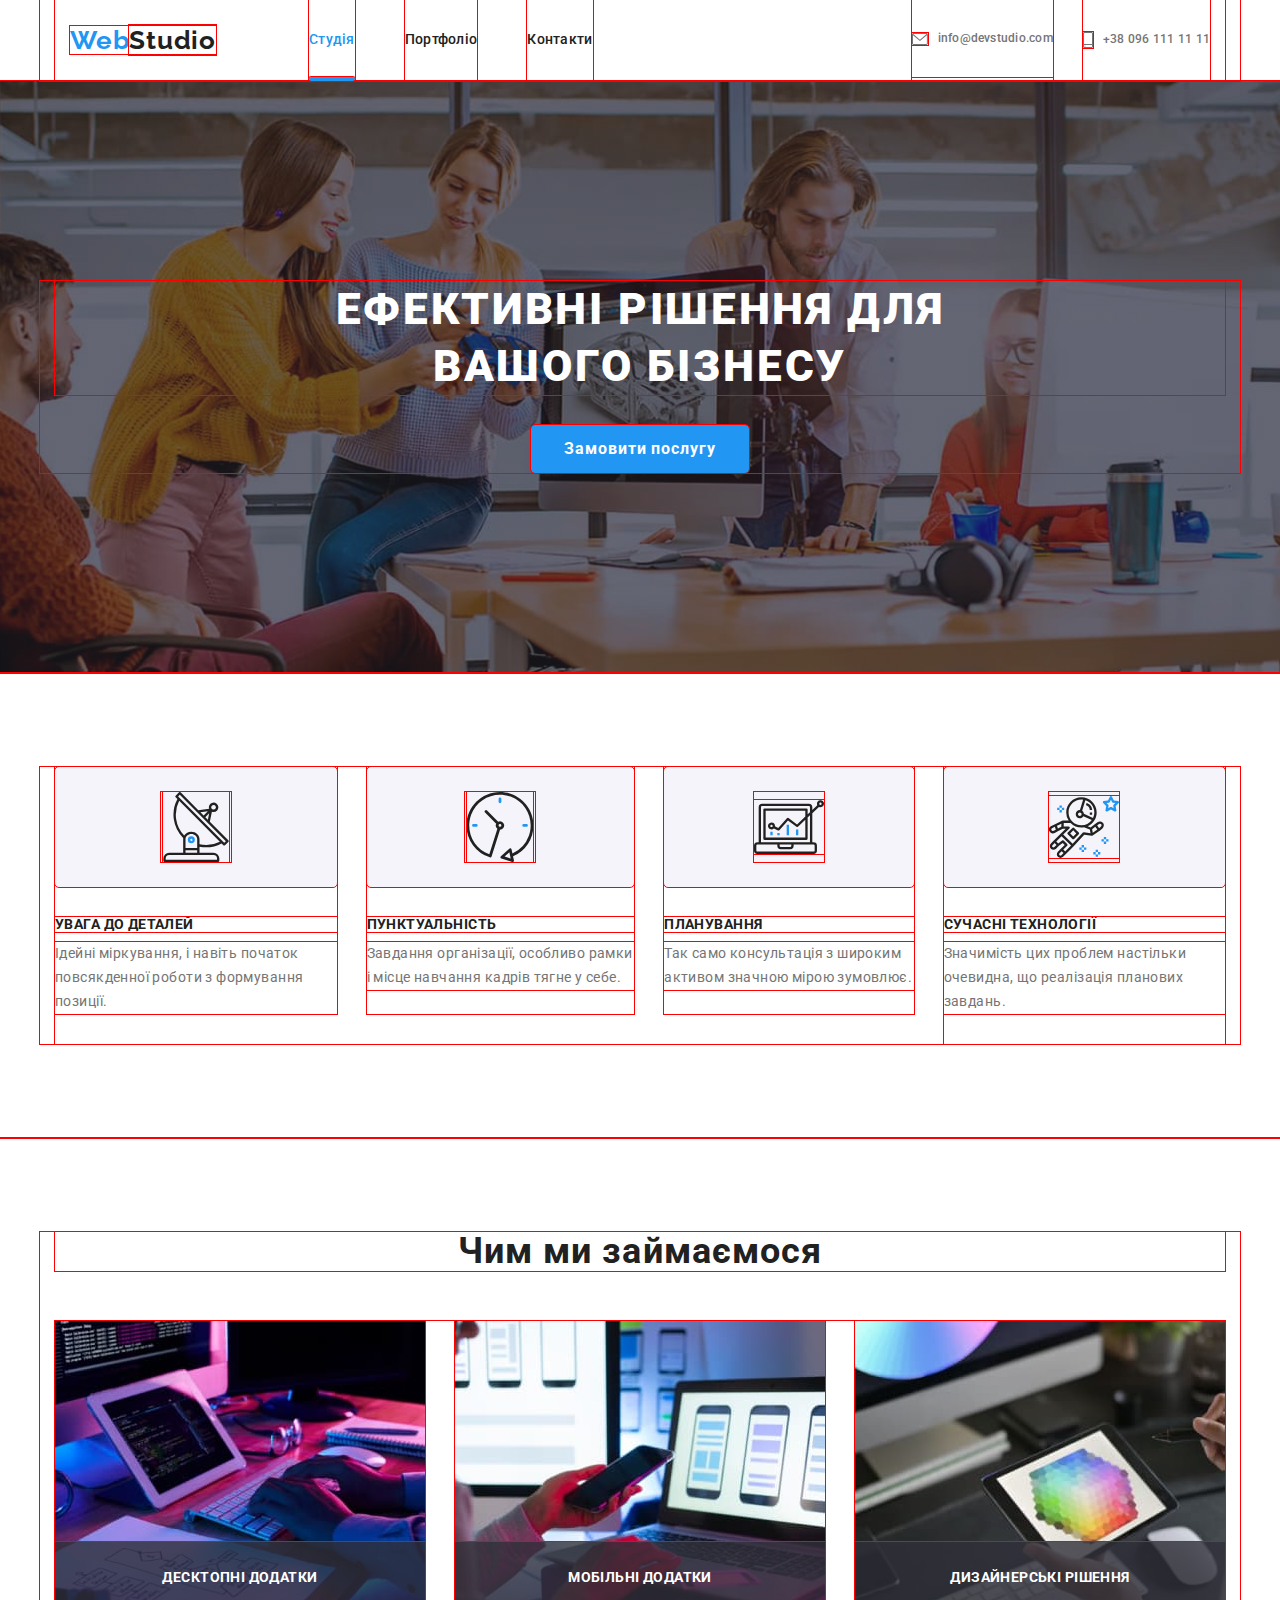
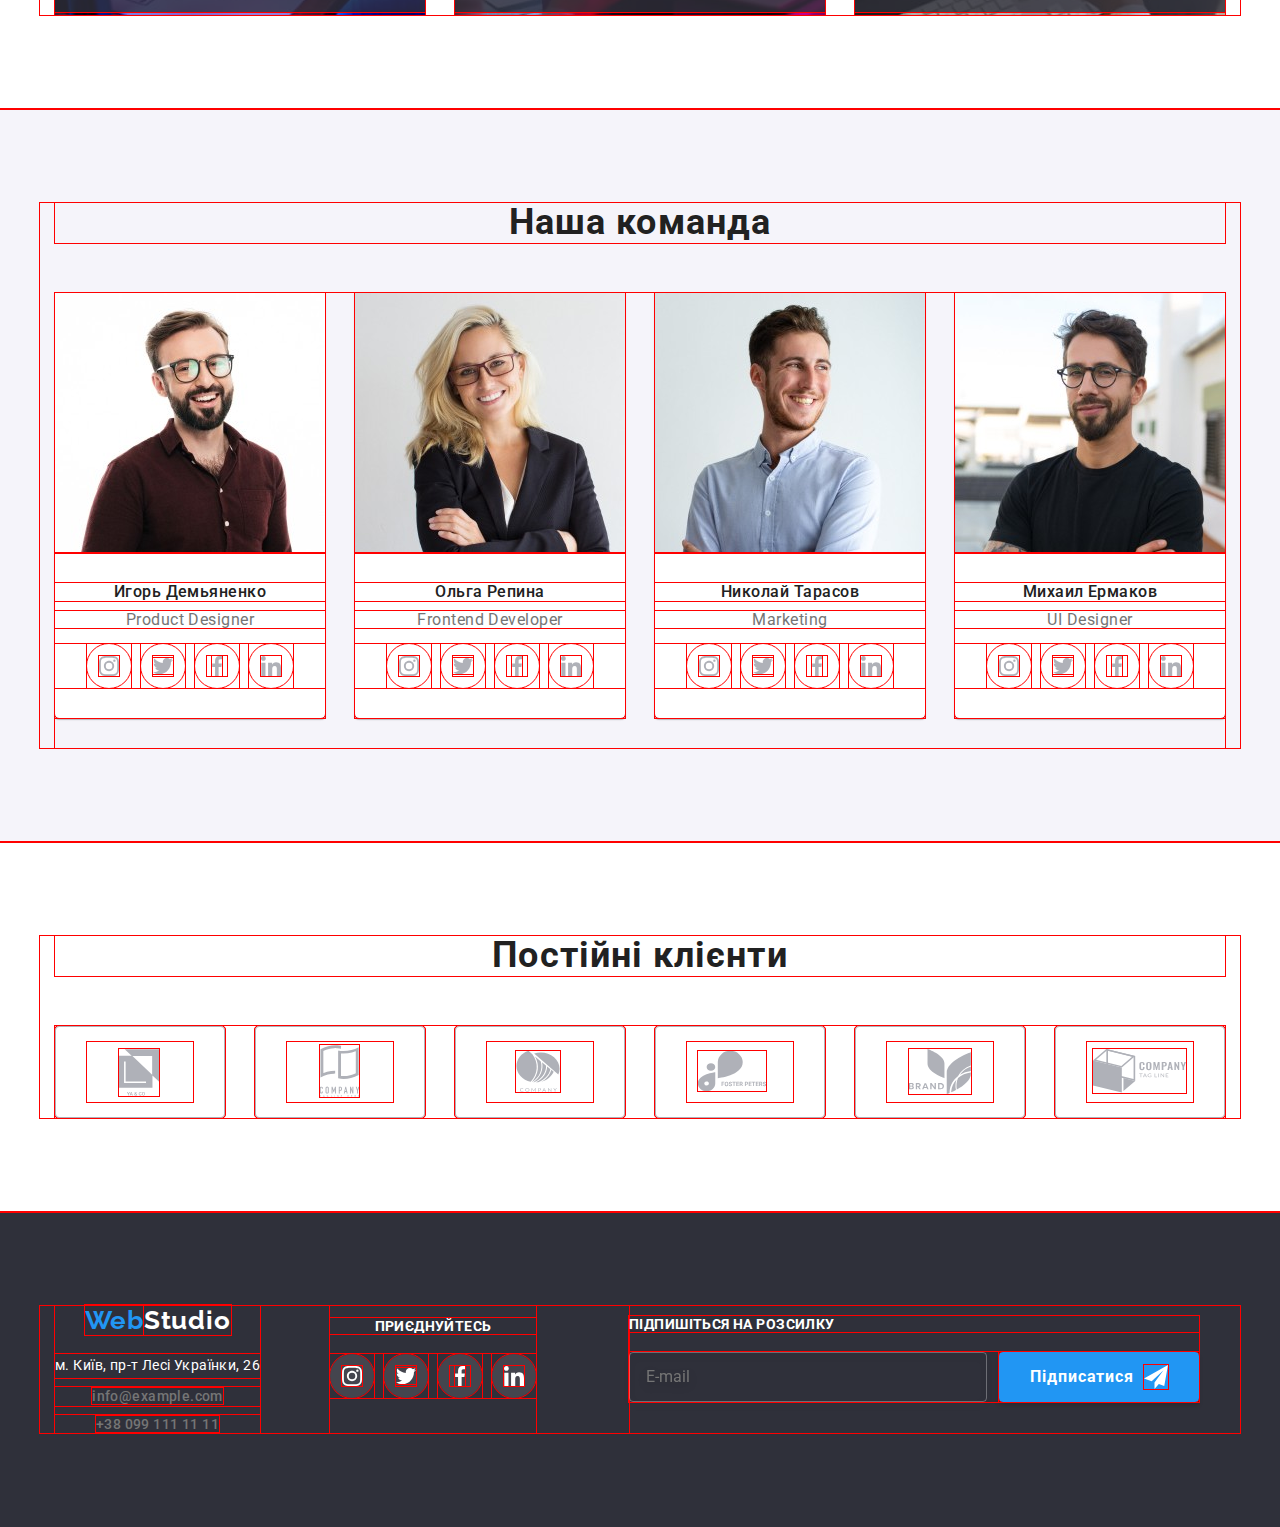
==== commit 751df783: "ste" ====
--- a/index.html
+++ b/index.html
@@ -146,7 +146,15 @@
         <ul class="team__list">
 
           <li class="team__item">
-            <img class="team__img" src="images/team/team1.jpg" alt="Product Designer" width="270" height="260" />
+            <img class="team__img" srcset="
+            ./images/team/img-1-270.jpg 270w,
+            ./images/team/img-1-354.jpg 354w,
+            ./images/team/img-1-450.jpg 450w,
+            ./images/team/img-1-540.jpg 540w,
+            ./images/team/img-1-708.jpg 708w,
+            ./images/team/img-1-900.jpg 900w
+            " sizes="(min-width: 1200px) 270px, (min-width: 768px) 354px, 100vw" src="images/team/img-1-270.jpg"
+              alt="Product Designer" width="450" height="346" />
             <div class="team__wrapper">
               <h3 class="team__name">Игорь Демьяненко</h3>
               <p class="team__profession">Product Designer</p>
@@ -174,7 +182,15 @@
           </li>
 
           <li class="team__item">
-            <img class="team__img" src="images/team/team2.jpg" alt="Frontend Developer" width="270" height="260" />
+            <img class="team__img" srcset="
+            ./images/team/img-2-270.jpg 270w,
+            ./images/team/img-2-354.jpg 354w,
+            ./images/team/img-2-450.jpg 450w,
+            ./images/team/img-2-540.jpg 540w,
+            ./images/team/img-2-708.jpg 708w,
+            ./images/team/img-2-900.jpg 900w
+            " sizes="(min-width: 1200px) 270px, (min-width: 768px) 354px, 100vw" src="images/team/img-2-270.jpg"
+              alt="Frontend Developer" width="450" height="346" />
             <div class="team__wrapper">
               <h3 class="team__name">Ольга Репина</h3>
               <p class="team__profession">Frontend Developer</p>
@@ -201,7 +217,15 @@
           </li>
 
           <li class="team__item">
-            <img class="team__img" src="images/team/team3.jpg" alt="Marketing" width="270" height="260" />
+            <img class="team__img" srcset="
+            ./images/team/img-3-270.jpg 270w,
+            ./images/team/img-3-354.jpg 354w,
+            ./images/team/img-3-450.jpg 450w,
+            ./images/team/img-3-540.jpg 540w,
+            ./images/team/img-3-708.jpg 708w,
+            ./images/team/img-3-900.jpg 900w
+            " sizes="(min-width: 1200px) 270px, (min-width: 768px) 354px, 100vw" src="images/team/img-3-270.jpg"
+              alt="Marketing" width="450" height="346" />
             <div class="team__wrapper">
               <h3 class="team__name">Николай Тарасов</h3>
               <p class="team__profession">Marketing</p>
@@ -228,7 +252,15 @@
           </li>
 
           <li class="team__item">
-            <img class="team__img" src="images/team/team4.jpg" alt="UI Designer" width="270" height="260" />
+            <img class="team__img" srcset="
+            ./images/team/img-4-270.jpg 270w,
+            ./images/team/img-4-354.jpg 354w,
+            ./images/team/img-4-450.jpg 450w,
+            ./images/team/img-4-540.jpg 540w,
+            ./images/team/img-4-708.jpg 708w,
+            ./images/team/img-4-900.jpg 900w
+            " sizes="(min-width: 1200px) 270px, (min-width: 768px) 354px, 100vw" src="images/team/img-4-270.jpg"
+              alt="UI Designer" width="450" height="346" />
             <div class="team__wrapper">
               <h3 class="team__name">Михаил Ермаков</h3>
               <p class="team__profession">UI Designer</p>
@@ -425,7 +457,7 @@
     </div>
   </div>
   <div class="mobile-overlay__menu is-open" data-menu>
-    <div class="mobile-overlay__container">
+    <div class="mobile-overlay__container" data-menu-close>
       <button class="mobile-overlay__btn">
         <svg class="mobile-overla__icon" width="40" height="40">
           <use class="icon__menu-close" href="./images/icons.svg#icon-close"></use>
--- a/css/main.min.css
+++ b/css/main.min.css
@@ -1 +1 @@
-:root{--main-font: "Roboto", sans-serif;--secondary-font: "Raleway", sans-serif;--white-color: #fff;--main-txt-color: #212121;--accent-color: #2196f3;--grey-color: #757575;--darkblue-background-color: #2f303a;--lightdrey-background-color: #f5f4fa;--border-color: #ececec;--border-cart-color: #eeeeee;--btn-background-color: #188ce8;--animation-hover: 250ms cubic-bezier(0.4, 0, 0.2, 1)}.visually-hidden{position:absolute;white-space:nowrap;width:1px;height:1px;overflow:hidden;border:0;padding:0;clip:rect(0 0 0 0);-webkit-clip-path:inset(50%);clip-path:inset(50%);margin:-1px}@-webkit-keyframes move{0%{-webkit-transform:translatex(-600px);transform:translatex(-600px)}100%{-webkit-transform:translatex(0);transform:translatex(0)}}@keyframes move{0%{-webkit-transform:translatex(-600px);transform:translatex(-600px)}100%{-webkit-transform:translatex(0);transform:translatex(0)}}@-webkit-keyframes animateY{0%{opacity:.5;-webkit-transform:translateY(-220px);transform:translateY(-220px)}50%{opacity:.7;-webkit-transform:translateY(-5px);transform:translateY(-5px)}100%{opacity:1;-webkit-transform:translateY(0);transform:translateY(0)}}@keyframes animateY{0%{opacity:.5;-webkit-transform:translateY(-220px);transform:translateY(-220px)}50%{opacity:.7;-webkit-transform:translateY(-5px);transform:translateY(-5px)}100%{opacity:1;-webkit-transform:translateY(0);transform:translateY(0)}}@-webkit-keyframes fade-in{0%{opacity:.3;-webkit-transform:translateY(300px) scale(0.3);transform:translateY(300px) scale(0.3)}100%{opacity:1;-webkit-transform:translatey(0) scale(1);transform:translatey(0) scale(1)}}@keyframes fade-in{0%{opacity:.3;-webkit-transform:translateY(300px) scale(0.3);transform:translateY(300px) scale(0.3)}100%{opacity:1;-webkit-transform:translatey(0) scale(1);transform:translatey(0) scale(1)}}@media screen and (min-width: 320px){.portfolio,.clients,.team,.cart,.feature,.hero{padding:60px 0}}@media screen and (min-width: 768px){.portfolio,.clients,.team,.cart,.feature,.hero{padding:60px 0}}@media screen and (min-width: 1200px){.portfolio,.clients,.team,.cart,.feature,.hero{padding:94px 0}}.portfolio__container,.footer__container,.clients__container,.team__container,.cart__container,.feature__container,.hero__container,.header__container,.header{margin:0 auto;padding:0 15px}@media screen and (min-width: 320px){.portfolio__container,.footer__container,.clients__container,.team__container,.cart__container,.feature__container,.hero__container,.header__container,.header{width:320px}}@media screen and (min-width: 480px){.portfolio__container,.footer__container,.clients__container,.team__container,.cart__container,.feature__container,.hero__container,.header__container,.header{width:480px}}@media screen and (min-width: 768px){.portfolio__container,.footer__container,.clients__container,.team__container,.cart__container,.feature__container,.hero__container,.header__container,.header{width:768px}}@media screen and (min-width: 1200px){.portfolio__container,.footer__container,.clients__container,.team__container,.cart__container,.feature__container,.hero__container,.header__container,.header{width:1200px}}body{font-family:var(--main-font);color:var(--main-txt-color);margin:0}.no-scroll{overflow:hidden}html{-webkit-box-sizing:border-box;box-sizing:border-box}*,*::before,*::after{-webkit-box-sizing:inherit;box-sizing:inherit}h1,h2,h3,h4,h5,h6,p,ul{margin:0;padding:0}ul{list-style-type:none}.hero__btn{display:inline-block;padding:10px 24px;font-family:inherit;line-height:1.6;font-weight:700;font-size:16px;letter-spacing:.06em;cursor:pointer;border:1px solid rgba(0,0,0,0);border-radius:4px;background-color:var(--accent-color);color:var(--white-color);-webkit-transition:background-color var(--animation-hover),color var(--animation-hover);transition:background-color var(--animation-hover),color var(--animation-hover)}.hero__btn:hover,.hero__btn:focus{background-color:var(--btn-background-color);color:var(--white-color)}@media screen and (min-width: 1200px){.hero__btn{padding:10px 32px}}.mobile-overlay__menu{margin:0;position:fixed;top:0;left:0;width:100%;height:100%;opacity:0;pointer-events:none;visibility:hidden;background-color:var(--white-color)}.mobile-overlay__menu.is-open{opacity:1;pointer-events:initial;visibility:visible}@media screen and (min-width: 767px){.mobile-overlay__menu{display:none}}.mobile-overlay__container{display:-webkit-box;display:-ms-flexbox;display:flex;-webkit-box-orient:vertical;-webkit-box-direction:normal;-ms-flex-direction:column;flex-direction:column;max-width:480px;background-color:var(--white-color);padding:48px 40px;height:100%}.mobile-overlay__btn{position:absolute;top:21px;right:25px;border:none;background-color:rgba(0,0,0,0);width:40px;height:40px;cursor:pointer;margin-left:auto}.nav-overlay__item:not(:last-child){margin-bottom:30px}.nav-overlay__link{text-decoration:none;font-weight:500;font-size:40px;line-height:1.175;letter-spacing:.02em;color:var(--main-txt-color)}.nav-overlay__link--current{color:var(--accent-color)}.overlay__bottom{margin-top:auto}.contacts-overlay__tel{text-decoration:none;font-weight:500;font-size:34px;line-height:1.1764705882;color:var(--accent-color);letter-spacing:.02em}.contacts-overlay__item:first-child{margin-bottom:32px}.contacts-overlay__item:last-child{margin-bottom:64px}.contacts-overlay__mail{text-decoration:none;font-weight:500;font-size:24px;line-height:1.1666666667;letter-spacing:.02em;color:var(--grey-color)}.reference-overlay__list{display:-webkit-box;display:-ms-flexbox;display:flex;-ms-flex-wrap:wrap;flex-wrap:wrap;gap:10px}.reference-overlay__link{text-decoration:none;font-weight:500;font-size:18px;line-height:1.2222222222;letter-spacing:.02em;color:var(--accent-color)}.reference-overlay__item:not(:last-child) .reference-overlay__link{border-right:1px solid rgba(33,33,33,.2);padding-right:10px}.button__mobile{display:-webkit-inline-box;display:-ms-inline-flexbox;display:inline-flex;-webkit-box-align:center;-ms-flex-align:center;align-items:center;-webkit-box-pack:center;-ms-flex-pack:center;justify-content:center;background-color:rgba(0,0,0,0);border:none;width:40px;height:40px;margin-left:auto;cursor:pointer}@media screen and (min-width: 767px){.button__mobile{display:none}}.button-mobile__icon{width:40px;height:40px;fill:var(--main-txt-color)}@media screen and (min-width: 768px)and (max-width: 1200px){.footer-form__group{max-width:450px;margin:0}}@media screen and (min-width: 1200px){.footer-form__group{margin:0}}@media screen and (min-width: 320px)and (max-width: 1200px){.footer-form__group{text-align:center;-webkit-box-pack:center;-ms-flex-pack:center;justify-content:center;margin:0 auto}}.footer-form__title{font-weight:700;font-size:14px;line-height:1.1428571429;letter-spacing:.03em;text-transform:uppercase;color:var(--white-color);margin-bottom:20px}@media screen and (min-width: 1200px){.footer-form{display:-webkit-box;display:-ms-flexbox;display:flex}}.footer-form__email{min-width:290px;margin:0 auto;min-height:50px;padding:15px 16px;border:none;border:1px solid rgba(255,255,255,.3);-webkit-filter:drop-shadow(0px 4px 4px rgba(0, 0, 0, 0.15));filter:drop-shadow(0px 4px 4px rgba(0, 0, 0, 0.15));border-radius:4px;background-color:rgba(0,0,0,0);outline:rgba(0,0,0,0)}@media screen and (min-width: 1200px){.footer-form__email{margin:0 12px 0 0}}@media screen and (min-width: 1200px){.footer-form__email{min-width:358px}}@media screen and (min-width: 480px){.footer-form__email{min-width:450px}}.footer-form__btn{margin-top:20px;font-weight:700;font-size:16px;line-height:1.875;display:-webkit-inline-box;display:-ms-inline-flexbox;display:inline-flex;-webkit-box-align:center;-ms-flex-align:center;align-items:center;-webkit-box-pack:center;-ms-flex-pack:center;justify-content:center;letter-spacing:.06em;color:var(--white-color);min-width:200px;min-height:50px;padding:10px 28px;background-color:var(--accent-color);border:none;-webkit-box-shadow:0px 4px 4px rgba(0,0,0,.15);box-shadow:0px 4px 4px rgba(0,0,0,.15);border-radius:4px}@media screen and (min-width: 1200px){.footer-form__btn{margin-top:0}}.footer-form__btn-icon{margin-left:10px;width:24px;height:24px;fill:var(--white-color)}.backdrop{position:fixed;top:0;left:0;z-index:1000;display:-webkit-box;display:-ms-flexbox;display:flex;-webkit-box-align:center;-ms-flex-align:center;align-items:center;-webkit-box-pack:center;-ms-flex-pack:center;justify-content:center;width:100%;height:100%;background-color:rgba(0,0,0,.2);-webkit-transition:opacity var(--animation-hover),visibility var(--animation-hover);transition:opacity var(--animation-hover),visibility var(--animation-hover);overflow-y:scroll}.backdrop.is-hidden{opacity:0;visibility:hidden;pointer-events:none}.modal{display:block;position:absolute;padding:40px 39px 40px 41px;top:50%;left:50%;-webkit-transform:translate(-50%, -50%);transform:translate(-50%, -50%);width:320px;min-height:609px;background-color:#fff;-webkit-box-shadow:0px 1px 3px rgba(0,0,0,.12),0px 1px 1px rgba(0,0,0,.14),0px 2px 1px rgba(0,0,0,.2);box-shadow:0px 1px 3px rgba(0,0,0,.12),0px 1px 1px rgba(0,0,0,.14),0px 2px 1px rgba(0,0,0,.2);border-radius:4px;opacity:1;-webkit-transition:opacity var(--animation-hover),-webkit-transform var(--animation-hover);transition:opacity var(--animation-hover),-webkit-transform var(--animation-hover);transition:transform var(--animation-hover),opacity var(--animation-hover);transition:transform var(--animation-hover),opacity var(--animation-hover),-webkit-transform var(--animation-hover)}@media screen and (min-width: 450px){.modal{width:450px}}@media screen and (min-width: 769px){.modal{width:528px;min-height:581px}}.backdrop.is-hidden .modal{opacity:0;-webkit-transform:translate(-50%, -50%) scale(0.5);transform:translate(-50%, -50%) scale(0.5)}.modal-btn{position:absolute;top:8px;right:8px;cursor:pointer;border-radius:50%;background-color:rgba(0,0,0,0);border:1px solid rgba(0,0,0,.1);width:30px;height:30px;padding:0;display:-webkit-box;display:-ms-flexbox;display:flex;-webkit-box-align:center;-ms-flex-align:center;align-items:center;-webkit-box-pack:center;-ms-flex-pack:center;justify-content:center}.modal-btn__icon{width:18px;height:18px;-webkit-transition:fill var(--animation-hover);transition:fill var(--animation-hover)}.modal-btn__icon:hover,.modal-btn__icon:focus{fill:#2196f3}.register-form{text-align:center}.register-form__title{display:block;margin-bottom:12px;text-align:center;font-weight:700;font-size:20px;line-height:1.15;letter-spacing:.03em;color:inherit}.register-form__group{margin-bottom:20px}.register-form__wrap{display:block;position:relative}.register-form__wrap:not(:last-child){margin-bottom:10px}.register-form__label{display:block;text-align:left;margin-bottom:4px;font-weight:400;font-size:12px;line-height:1.1666666667;letter-spacing:.01em;color:var(--grey-color)}.register-form__input,.register-form__message{height:40px;width:100%;padding:15px;padding-left:42px;outline:rgba(0,0,0,0);border:1px solid rgba(33,33,33,.2);border-radius:4px;-webkit-transition:border-color var(--animation-hover);transition:border-color var(--animation-hover)}.register-form__input:hover,.register-form__input:focus,.register-form__message:hover,.register-form__message:focus{border-color:var(--accent-color)}.register-form__message{resize:none;height:120px;padding:12px 16px;-webkit-transition:border-color var(--animation-hover);transition:border-color var(--animation-hover)}.register-form__message::-webkit-input-placeholder{font-weight:400;font-size:12px;line-height:1.1666666667;letter-spacing:.01em;color:rgba(117,117,117,.5)}.register-form__message::-moz-placeholder{font-weight:400;font-size:12px;line-height:1.1666666667;letter-spacing:.01em;color:rgba(117,117,117,.5)}.register-form__message:-ms-input-placeholder{font-weight:400;font-size:12px;line-height:1.1666666667;letter-spacing:.01em;color:rgba(117,117,117,.5)}.register-form__message::-ms-input-placeholder{font-weight:400;font-size:12px;line-height:1.1666666667;letter-spacing:.01em;color:rgba(117,117,117,.5)}.register-form__message::placeholder{font-weight:400;font-size:12px;line-height:1.1666666667;letter-spacing:.01em;color:rgba(117,117,117,.5)}.register-form__icon{position:absolute;bottom:11px;left:15px;display:-webkit-box;display:-ms-flexbox;display:flex;-webkit-box-align:center;-ms-flex-align:center;align-items:center;-webkit-box-pack:center;-ms-flex-pack:center;justify-content:center;-webkit-transition:fill var(--animation-hover);transition:fill var(--animation-hover)}.register-form__input:hover+.register-form__icon,.register-form__input:focus+.register-form__icon{fill:var(--accent-color)}.register-form__agreement{margin-bottom:30px;display:-webkit-box;display:-ms-flexbox;display:flex;-webkit-box-align:center;-ms-flex-align:center;align-items:center;-webkit-box-pack:center;-ms-flex-pack:center;justify-content:center}.register-checkbox:checked+.register-checkbox__icon .register-icon__uncheck{opacity:0;-webkit-transition:opacity var(--animation-hover);transition:opacity var(--animation-hover)}.register-checkbox__icon{margin-right:8px;-webkit-transition:background-color var(--animation-hover);transition:background-color var(--animation-hover)}.register-checkbox:checked+.register-checkbox__icon{background-color:var(--accent-color)}.register-icon__check{opacity:0;fill:var(--white-color);-webkit-transition:opacity var(--animation-hover);transition:opacity var(--animation-hover)}.register-checkbox:checked+.register-checkbox__icon .register-icon__check{opacity:1}.register-checkbox:checked .register-checkbox__icon{background-color:var(--accent-color)}.register-checkbox__text{font-weight:400;font-size:14px;line-height:1.7142857143;letter-spacing:.03em;color:var(--grey-color);-webkit-user-select:none;-moz-user-select:none;-ms-user-select:none;user-select:none}.register-checkbox__link{color:#2196f3;text-underline-position:under}.register-form__btn{display:-webkit-inline-box;display:-ms-inline-flexbox;display:inline-flex;-webkit-box-align:center;-ms-flex-align:center;align-items:center;padding:10px 52px;font-weight:700;font-size:16px;line-height:1.875;letter-spacing:.06em;cursor:pointer;border:none;-webkit-box-shadow:0px 4px 4px rgba(0,0,0,.15);box-shadow:0px 4px 4px rgba(0,0,0,.15);border-radius:4px;background-color:var(--accent-color);color:var(--white-color)}.register-form__btn:hover,.register-form__btn:focus{background-color:var(--btn-background-color)}@media screen and (min-width: 738px){.nav{margin-left:88px}}@media screen and (min-width: 1200px){.nav{margin-left:93px}}@media screen and (min-width: 738px){.nav{display:-webkit-box;display:-ms-flexbox;display:flex}}.nav__list{display:none}@media screen and (min-width: 738px){.nav__list{display:-webkit-box;display:-ms-flexbox;display:flex}}.nav__item+.nav__item{margin-left:50px}.nav__link{display:block;padding:32px 0;text-decoration:none;font-weight:500;font-size:40px;line-height:1.1;letter-spacing:.02em;-webkit-transition:color var(--animation-hover);transition:color var(--animation-hover);color:var(--main-txt-color);position:relative}.nav__link:hover,.nav__link:focus{color:var(--accent-color)}.nav__link::after{content:"";display:block;position:absolute;bottom:-1px;width:100%;background-color:var(--accent-color);border-radius:2px;height:4px;opacity:0;-webkit-transition:opacity var(--animation-hover);transition:opacity var(--animation-hover)}.nav__link:hover:after{opacity:1}@media screen and (min-width: 738px){.nav__link{font-size:14px}}.nav__link--current{color:var(--accent-color)}.nav__link.nav__link--current::after{opacity:1}.header{border-bottom:1px solid var(--border-color)}@media screen and (min-width: 738px)and (max-width: 1200px){.header{margin:0;padding:0}}.header__container{display:-webkit-box;display:-ms-flexbox;display:flex;-webkit-box-align:center;-ms-flex-align:center;align-items:center}.header__logo{font-weight:700;text-decoration:none;font-family:var(--secondary-font);font-size:24px;line-height:1.1;letter-spacing:.03em;color:var(--accent-color)}@media screen and (min-width: 1200px){.header__logo{font-size:26px}}.header__logo--styles{font-style:var(--secondary-font);font-size:26px;line-height:1.1;letter-spacing:.03em;color:var(--main-txt-color)}@media screen and (min-width: 320px)and (max-width: 1200px){.contacts__list{display:none}}@media screen and (min-width: 738px)and (max-width: 1200px){.contacts__list{display:block;margin-left:90px}}@media screen and (min-width: 1200px){.contacts__list{display:-webkit-box;display:-ms-flexbox;display:flex;margin-left:auto}}.contacts__list .contacts__link{-webkit-box-align:center;-ms-flex-align:center;align-items:center;display:-webkit-box;display:-ms-flexbox;display:flex;font-weight:500;font-size:12px;line-height:1.1;letter-spacing:.02em;text-decoration:none;color:var(--grey-color);-webkit-transition:color var(--animation-hover);transition:color var(--animation-hover)}@media screen and (min-width: 1200px){.contacts__list .contacts__link{padding:32px 0}}@media screen and (min-width: 738px)and (max-width: 1200px){.contacts__item--tablet{margin-bottom:10px}}@media screen and (min-width: 768px){.contacts__link{font-size:12px}}@media screen and (min-width: 1200px){.contacts__link{font-size:14px}}.contacts__item:not(:last-child){margin-right:50px}.contacts__link:hover,.contacts__link:focus{color:var(--accent-color)}.contacts__icon-envelope{width:16px;height:12px;fill:currentColor;margin-right:10px;-webkit-transition:fill var(--animation-hover);transition:fill var(--animation-hover)}.contacts__icon-smartphone{width:10px;height:16px;fill:currentColor;margin-right:10px;-webkit-transition:fill var(--animation-hover);transition:fill var(--animation-hover)}.contacts__icon-envelope:hover,.contacts__icon-smartphone:hover,.contacts__icon-envelope:focus,.contacts__icon-smartphone:focus{fill:var(--accent-color)}.hero{padding-top:118px;padding-bottom:118px;text-align:center;background-color:var(--darkblue-background-color);background-image:-webkit-gradient(linear, left top, right top, from(rgba(47, 48, 58, 0.4)), to(rgba(47, 48, 58, 0.4))),url("../images/hero/Img-10-2.jpg");background-image:linear-gradient(to right, rgba(47, 48, 58, 0.4), rgba(47, 48, 58, 0.4)),url("../images/hero/Img-10-2.jpg");max-width:1600px;margin:0 auto;background-repeat:no-repeat;background-size:cover;background-position:center}@media screen and (min-width: 1200px){.hero{padding:200px 0 200px 0}}.hero__title{margin-bottom:30px;font-weight:900;font-size:26px;line-height:1.3;letter-spacing:.06em;text-transform:uppercase;color:var(--white-color);-webkit-animation:move 1500ms linear 100ms 1 both;animation:move 1500ms linear 100ms 1 both}@media screen and (min-width: 1200px){.hero__title{font-size:44px}}.feature{margin:0 auto;padding-bottom:60px 0}.feature__list{margin:0 auto}@media screen and (min-width: 768px){.feature__list{display:-webkit-box;display:-ms-flexbox;display:flex;gap:30px}}@media screen and (min-width: 768px)and (max-width: 1200px){.feature__list{display:-webkit-box;display:-ms-flexbox;display:flex;-ms-flex-wrap:wrap;flex-wrap:wrap;gap:30px;-webkit-box-pack:center;-ms-flex-pack:center;justify-content:center}}@media screen and (min-width: 768px){.feature__item{margin-bottom:0}}@media screen and (min-width: 768px)and (max-width: 1200px){.feature__item{-ms-flex-preferred-size:calc((100% - 60px)/2);flex-basis:calc((100% - 60px)/2)}}.feature__item:not(:last-child){margin-bottom:30px}.feature-block{display:-webkit-box;display:-ms-flexbox;display:flex;height:120px;background-color:var(--lightdrey-background-color);-webkit-box-pack:center;-ms-flex-pack:center;justify-content:center;-webkit-box-align:center;-ms-flex-align:center;align-items:center;border-radius:4px;margin-bottom:30px}.feature-block__icon{margin:0;width:70px;height:70px}.feature__title{margin-bottom:10px;font-weight:700;text-transform:uppercase;font-size:14px;line-height:1.1;letter-spacing:.03em}@media screen and (min-width: 320px)and (max-width: 767px){.feature__title{text-align:center}}.feature__text{font-size:14px;line-height:1.7;letter-spacing:.03em;color:var(--grey-color)}@media screen and (min-width: 320px)and (max-width: 1199px){.cart{display:none}}.cart__title{text-align:center;margin-bottom:50px;font-weight:700;font-size:36px;line-height:1.1;letter-spacing:.03em;-webkit-animation:move 1500ms linear 100ms 1 both;animation:move 1500ms linear 100ms 1 both}.cart__list{display:-webkit-box;display:-ms-flexbox;display:flex;gap:30px}.cart__item{position:relative;-webkit-animation:fade-in 1500ms ease 100ms 1 alternate both;animation:fade-in 1500ms ease 100ms 1 alternate both}.cart__img{display:block}.cart__label{font-weight:700;font-size:14px;line-height:1.1428571429;text-align:center;letter-spacing:.03em;text-transform:uppercase;display:-webkit-box;display:-ms-flexbox;display:flex;-webkit-box-align:center;-ms-flex-align:center;align-items:center;-webkit-box-pack:center;-ms-flex-pack:center;justify-content:center;position:absolute;bottom:3px;background-color:rgba(47,48,58,.8);color:#fff;width:100%;padding:27px 107px;-webkit-animation:animateY 5000ms ease 500ms 1 alternate both;animation:animateY 5000ms ease 500ms 1 alternate both}.team{background-color:var(--lightdrey-background-color)}.team__title{text-align:center;margin-bottom:30px;font-weight:700;font-size:28px;line-height:1.1;letter-spacing:.03em;-webkit-animation:move 1500ms linear 100ms 1 both;animation:move 1500ms linear 100ms 1 both}@media screen and (min-width: 1200px){.team__title{font-size:36px;margin-bottom:50px}}.team__list{margin:0 auto;text-align:center;-webkit-box-pack:center;-ms-flex-pack:center;justify-content:center}@media screen and (min-width: 768px){.team__list{display:-webkit-box;display:-ms-flexbox;display:flex;gap:30px;-webkit-box-pack:center;-ms-flex-pack:center;justify-content:center}}@media screen and (min-width: 768px)and (max-width: 1200px){.team__list{display:-webkit-box;display:-ms-flexbox;display:flex;-ms-flex-wrap:wrap;flex-wrap:wrap;gap:30px}}.team__item{margin-bottom:30px;background-color:var(--white-color);text-align:center;border-radius:0px 0px 4px 4px;-webkit-box-shadow:0px 1px 3px rgba(0,0,0,.12),0px 1px 1px rgba(0,0,0,.14),0px 2px 1px rgba(0,0,0,.2);box-shadow:0px 1px 3px rgba(0,0,0,.12),0px 1px 1px rgba(0,0,0,.14),0px 2px 1px rgba(0,0,0,.2);-webkit-animation:fade-in 1500ms ease 100ms 1 alternate both;animation:fade-in 1500ms ease 100ms 1 alternate both}@media screen and (min-width: 768px)and (max-width: 1200px){.team__item{-ms-flex-preferred-size:calc((100% - 60px)/2);flex-basis:calc((100% - 60px)/2)}}.team__img{margin:0 auto;display:block}.team__wrapper{padding:30px 0}.team__name{margin-bottom:10px;font-weight:500;font-size:16px;line-height:1.1;letter-spacing:.03em}.team__profession{font-size:16px;line-height:1.1;letter-spacing:.03em;color:var(--grey-color);margin-bottom:16px}.social{display:-webkit-box;display:-ms-flexbox;display:flex;-webkit-box-pack:center;-ms-flex-pack:center;justify-content:center}.social__item:not(:last-child){margin-right:10px}.social__link{width:44px;height:44px;border-radius:50%;display:-webkit-box;display:-ms-flexbox;display:flex;-webkit-box-align:center;-ms-flex-align:center;align-items:center;-webkit-box-pack:center;-ms-flex-pack:center;justify-content:center;color:#afb1b8;-webkit-transition:background-color var(--animation-hover),color var(--animation-hover);transition:background-color var(--animation-hover),color var(--animation-hover)}.social__link:hover,.social__link:focus{background-color:var(--accent-color);color:var(--white-color)}.social__icon{width:20px;height:20px;fill:currentColor}.clients__title{text-align:center;margin-bottom:30px;font-weight:700;font-size:28px;line-height:1.1;letter-spacing:.03em;-webkit-animation:move 1500ms linear 100ms 1 both;animation:move 1500ms linear 100ms 1 both}@media screen and (min-width: 1200px){.clients__title{font-size:36px;margin-bottom:50px}}.clients__list{display:-webkit-box;display:-ms-flexbox;display:flex;-ms-flex-wrap:wrap;flex-wrap:wrap;gap:30px;-webkit-box-align:center;-ms-flex-align:center;align-items:center;-webkit-box-pack:center;-ms-flex-pack:center;justify-content:center}@media screen and (min-width: 1200px){.clients__list{display:-webkit-box;display:-ms-flexbox;display:flex;gap:30px}}@media screen and (min-width: 450px)and (max-width: 1200px){.clients__list{display:-webkit-box;display:-ms-flexbox;display:flex;-ms-flex-wrap:wrap;flex-wrap:wrap;gap:30px}}.clients__item{border-radius:4px;-webkit-animation:fade-in 1500ms ease 100ms 1 alternate both;animation:fade-in 1500ms ease 100ms 1 alternate both}@media screen and (min-width: 450px)and (max-width: 768px){.clients__item{-ms-flex-preferred-size:calc((100% - 60px)/2);flex-basis:calc((100% - 60px)/2)}}@media screen and (min-width: 450px)and (max-width: 1200px){.clients__item{-ms-flex-preferred-size:calc((100% - 60px)/3);flex-basis:calc((100% - 60px)/3)}}.clients__logo{border:1px solid #afb1b8;border-radius:4px;display:-webkit-box;display:-ms-flexbox;display:flex;-webkit-box-align:center;-ms-flex-align:center;align-items:center;-webkit-box-pack:center;-ms-flex-pack:center;justify-content:center;width:210px;height:92px;-webkit-transform:translatex(0);transform:translatex(0);-webkit-transition-property:-webkit-transform;transition-property:-webkit-transform;transition-property:transform;transition-property:transform, -webkit-transform;-webkit-transition-duration:2000ms;transition-duration:2000ms;-webkit-transition:border-color var(--animation-hover),fill var(--animation-hover);transition:border-color var(--animation-hover),fill var(--animation-hover)}@media screen and (min-width: 768px){.clients__logo{width:226px}}@media screen and (min-width: 1200px){.clients__logo{width:170px}}.clients__logo:hover,.clients__logo:focus{border-color:var(--accent-color)}.clients__icon{width:106px;height:60px;fill:#afb1b8;-webkit-transition:fill var(--animation-hover);transition:fill var(--animation-hover)}.clients__logo:hover .clients__icon,.clients__logo:focus .clients__icon{fill:var(--accent-color)}.footer{padding:60px 0;background-color:var(--darkblue-background-color)}.footer__container{-webkit-box-align:baseline;-ms-flex-align:baseline;align-items:baseline}@media screen and (min-width: 1200px){.footer__container{display:-webkit-box;display:-ms-flexbox;display:flex}}.footer__group{text-align:center;-webkit-box-pack:center;-ms-flex-pack:center;justify-content:center;margin-bottom:60px}@media screen and (min-width: 1200px){.footer__group{margin-right:70px;margin-bottom:0}}.footer__tablet{margin-bottom:72px}@media screen and (min-width: 768px){.footer__tablet{display:-webkit-box;display:-ms-flexbox;display:flex}}@media screen and (min-width: 768px)and (max-width: 1200px){.footer__tablet{margin-left:76px;margin-right:101px;margin-bottom:60px}}@media screen and (min-width: 1200px){.footer__tablet{margin-bottom:0}}@media screen and (min-width: 450px)and (max-width: 768px){.footer__tablet{text-align:center}}.footer__logo{font-weight:700;text-decoration:none;font-family:var(--secondary-font);font-size:26px;line-height:1.1;letter-spacing:.03em;color:var(--accent-color)}.footer__logo--styles{color:var(--white-color)}.footer__address{margin-top:20px;font-style:normal;font-size:14px;line-height:1.7;letter-spacing:.03em;color:var(--white-color)}.footer-contacts__list{margin-left:auto}.footer-contacts__item{margin-top:9px}.footer-contacts__link{font-weight:500;font-size:14px;line-height:1.1;letter-spacing:.03em;text-decoration:none;color:var(--grey-color);-webkit-transition:color var(--animation-hover);transition:color var(--animation-hover)}.footer-contacts__link:hover,.footer-contacts__link:focus{color:var(--accent-color)}@media screen and (min-width: 768px)and (max-width: 1200px){.footer__socials-group{margin-left:auto;padding-top:5px}}@media screen and (min-width: 1200px){.footer__socials-group{margin-right:93px;padding-top:12px}}.footer__socials-title{text-align:center;-webkit-box-pack:center;-ms-flex-pack:center;justify-content:center;font-weight:700;font-size:14px;line-height:1.1428571429;letter-spacing:.03em;padding:0;margin-bottom:20px;text-transform:uppercase;color:var(--white-color)}.footer-socials__list{display:-webkit-box;display:-ms-flexbox;display:flex;gap:10px;-webkit-box-align:center;-ms-flex-align:center;align-items:center;-webkit-box-pack:center;-ms-flex-pack:center;justify-content:center;display:flex}.footer-socials__item{display:-webkit-box;display:-ms-flexbox;display:flex}@media screen and (min-width: 450px)and (max-width: 1200px){.footer-socials__item:not(:last-child){margin-right:10px}}.footer-social__link{width:44px;height:44px;border-radius:50%;display:-webkit-box;display:-ms-flexbox;display:flex;-webkit-box-align:center;-ms-flex-align:center;align-items:center;-webkit-box-pack:center;-ms-flex-pack:center;justify-content:center;color:#fff;background-color:rgba(255,255,255,.1);-webkit-transition:background-color var(--animation-hover),color var(--animation-hover);transition:background-color var(--animation-hover),color var(--animation-hover)}.footer-social__link:hover,.footer-social__link:focus{background-color:var(--accent-color);color:var(--white-color)}.footer-social__icon{width:20px;height:20px;fill:currentColor}.portfolio-btn__list{display:-webkit-box;display:-ms-flexbox;display:flex;-webkit-box-pack:center;-ms-flex-pack:center;justify-content:center;margin-bottom:50px;gap:8px}.portfolio-btn{display:inline-block;padding:6px 22px;font-weight:500;font-family:inherit;font-size:16px;line-height:1.6;letter-spacing:.03em;color:var(--main-txt-color);background-color:var(--lightdrey-background-color);border:1px solid rgba(0,0,0,0);cursor:pointer;border-radius:4px;-webkit-animation:move 1500ms linear 100ms 1 both;animation:move 1500ms linear 100ms 1 both;-webkit-transition:background-color var(--animation-hover),color var(--animation-hover),-webkit-box-shadow var(--animation-hover);transition:background-color var(--animation-hover),color var(--animation-hover),-webkit-box-shadow var(--animation-hover);transition:background-color var(--animation-hover),color var(--animation-hover),box-shadow var(--animation-hover);transition:background-color var(--animation-hover),color var(--animation-hover),box-shadow var(--animation-hover),-webkit-box-shadow var(--animation-hover)}.portfolio-btn:hover,.portfolio-btn:focus{-webkit-box-shadow:0px 3px 1px rgba(0,0,0,.1),0px 1px 2px rgba(0,0,0,.08),0px 2px 2px rgba(0,0,0,.12);box-shadow:0px 3px 1px rgba(0,0,0,.1),0px 1px 2px rgba(0,0,0,.08),0px 2px 2px rgba(0,0,0,.12);background-color:var(--accent-color);color:var(--white-color)}.portfolio-btn.portfolio-btn--current{background-color:var(--accent-color);color:var(--white-color)}@media screen and (min-width: 738px){.portfolio__group{display:-webkit-box;display:-ms-flexbox;display:flex;-ms-flex-wrap:wrap;flex-wrap:wrap;gap:30px}}@media screen and (min-width: 738px)and (max-width: 1200px){.portfolio__group{display:-webkit-box;display:-ms-flexbox;display:flex;-ms-flex-wrap:wrap;flex-wrap:wrap;gap:30px}}.portfolio__bg{-webkit-animation:fade-in 1500ms ease 100ms 1 alternate both;animation:fade-in 1500ms ease 100ms 1 alternate both;-webkit-transition:opacity var(--animation-hover),-webkit-box-shadow var(--animation-hover),-webkit-transform var(--animation-hover);transition:opacity var(--animation-hover),-webkit-box-shadow var(--animation-hover),-webkit-transform var(--animation-hover);transition:box-shadow var(--animation-hover),opacity var(--animation-hover),transform var(--animation-hover);transition:box-shadow var(--animation-hover),opacity var(--animation-hover),transform var(--animation-hover),-webkit-box-shadow var(--animation-hover),-webkit-transform var(--animation-hover)}@media screen and (min-width: 450px)and (max-width: 1200px){.portfolio__bg{margin-bottom:30px}}@media screen and (min-width: 738px)and (max-width: 1200px){.portfolio__bg{-ms-flex-preferred-size:calc((100% - 60px)/2);flex-basis:calc((100% - 60px)/2)}}@media screen and (min-width: 1200px){.portfolio__bg{-ms-flex-preferred-size:calc((100% - 60px)/3);flex-basis:calc((100% - 60px)/3)}}.portfolio__bg:hover{-webkit-box-shadow:0px 1px 1px rgba(0,0,0,.12),0px 4px 4px rgba(0,0,0,.06),1px 4px 6px rgba(0,0,0,.16);box-shadow:0px 1px 1px rgba(0,0,0,.12),0px 4px 4px rgba(0,0,0,.06),1px 4px 6px rgba(0,0,0,.16)}.overlay{position:relative;overflow:hidden;-webkit-transition:opacity var(--animation-hover),-webkit-transform var(--animation-hover);transition:opacity var(--animation-hover),-webkit-transform var(--animation-hover);transition:transform var(--animation-hover),opacity var(--animation-hover);transition:transform var(--animation-hover),opacity var(--animation-hover),-webkit-transform var(--animation-hover)}.overlay__img{display:block}.overlay__text{width:100%;height:100%;display:-webkit-box;display:-ms-flexbox;display:flex;-webkit-box-align:center;-ms-flex-align:center;align-items:center;-webkit-box-pack:center;-ms-flex-pack:center;justify-content:center;padding:63px 24px;font-weight:400;font-size:18px;line-height:1.5555555556;letter-spacing:.03em;background-color:rgba(33,150,243,.9);-webkit-user-select:none;-moz-user-select:none;-ms-user-select:none;user-select:none;color:#fff;top:0;left:0;position:absolute;-webkit-transform:translateY(100%);transform:translateY(100%);opacity:0;-webkit-transition:opacity var(--animation-hover),-webkit-transform var(--animation-hover);transition:opacity var(--animation-hover),-webkit-transform var(--animation-hover);transition:opacity var(--animation-hover),transform var(--animation-hover);transition:opacity var(--animation-hover),transform var(--animation-hover),-webkit-transform var(--animation-hover)}.portfolio__bg:hover .overlay .overlay__text{-webkit-transform:translateY(0);transform:translateY(0);opacity:1}.portfolio__wrapper{padding:20px 24px;border:1px solid var(--border-cart-color);border-top:none}.portfolio__title{margin-bottom:4px;font-weight:700;line-height:2;letter-spacing:.03em;font-size:18px}.portfolio__subtitle{line-height:2.2;font-size:16px;letter-spacing:.03em;color:var(--grey-color)}/*# sourceMappingURL=main.min.css.map */+:root{--main-font: "Roboto", sans-serif;--secondary-font: "Raleway", sans-serif;--white-color: #fff;--main-txt-color: #212121;--accent-color: #2196f3;--grey-color: #757575;--darkblue-background-color: #2f303a;--lightdrey-background-color: #f5f4fa;--border-color: #ececec;--border-cart-color: #eeeeee;--btn-background-color: #188ce8;--animation-hover: 250ms cubic-bezier(0.4, 0, 0.2, 1)}.visually-hidden{position:absolute;white-space:nowrap;width:1px;height:1px;overflow:hidden;border:0;padding:0;clip:rect(0 0 0 0);-webkit-clip-path:inset(50%);clip-path:inset(50%);margin:-1px}@-webkit-keyframes move{0%{-webkit-transform:translatex(-600px);transform:translatex(-600px)}100%{-webkit-transform:translatex(0);transform:translatex(0)}}@keyframes move{0%{-webkit-transform:translatex(-600px);transform:translatex(-600px)}100%{-webkit-transform:translatex(0);transform:translatex(0)}}@-webkit-keyframes animateY{0%{opacity:.5;-webkit-transform:translateY(-220px);transform:translateY(-220px)}50%{opacity:.7;-webkit-transform:translateY(-5px);transform:translateY(-5px)}100%{opacity:1;-webkit-transform:translateY(0);transform:translateY(0)}}@keyframes animateY{0%{opacity:.5;-webkit-transform:translateY(-220px);transform:translateY(-220px)}50%{opacity:.7;-webkit-transform:translateY(-5px);transform:translateY(-5px)}100%{opacity:1;-webkit-transform:translateY(0);transform:translateY(0)}}@-webkit-keyframes fade-in{0%{opacity:.3;-webkit-transform:translateY(300px) scale(0.3);transform:translateY(300px) scale(0.3)}100%{opacity:1;-webkit-transform:translatey(0) scale(1);transform:translatey(0) scale(1)}}@keyframes fade-in{0%{opacity:.3;-webkit-transform:translateY(300px) scale(0.3);transform:translateY(300px) scale(0.3)}100%{opacity:1;-webkit-transform:translatey(0) scale(1);transform:translatey(0) scale(1)}}@media screen and (min-width: 320px){.portfolio,.footer,.clients,.team,.cart,.feature,.hero{padding:60px 0}}@media screen and (min-width: 768px){.portfolio,.footer,.clients,.team,.cart,.feature,.hero{padding:60px 0}}@media screen and (min-width: 1200px){.portfolio,.footer,.clients,.team,.cart,.feature,.hero{padding:94px 0}}.portfolio__container,.footer__container,.clients__container,.team__container,.cart__container,.feature__container,.hero__container,.header{margin:0 auto;padding:0 15px}@media screen and (min-width: 320px){.portfolio__container,.footer__container,.clients__container,.team__container,.cart__container,.feature__container,.hero__container,.header{width:320px}}@media screen and (min-width: 480px){.portfolio__container,.footer__container,.clients__container,.team__container,.cart__container,.feature__container,.hero__container,.header{width:480px}}@media screen and (min-width: 768px){.portfolio__container,.footer__container,.clients__container,.team__container,.cart__container,.feature__container,.hero__container,.header{width:768px}}@media screen and (min-width: 1200px){.portfolio__container,.footer__container,.clients__container,.team__container,.cart__container,.feature__container,.hero__container,.header{width:1200px}}body{font-family:var(--main-font);color:var(--main-txt-color);margin:0}.no-scroll{overflow:hidden}html{-webkit-box-sizing:border-box;box-sizing:border-box}*,*::before,*::after{-webkit-box-sizing:inherit;box-sizing:inherit;outline:1px solid red}h1,h2,h3,h4,h5,h6,p,ul{margin:0;padding:0}ul{list-style-type:none}.hero__btn{display:inline-block;padding:10px 24px;font-family:inherit;line-height:1.6;font-weight:700;font-size:16px;letter-spacing:.06em;cursor:pointer;border:1px solid rgba(0,0,0,0);border-radius:4px;background-color:var(--accent-color);color:var(--white-color);-webkit-transition:background-color var(--animation-hover),color var(--animation-hover);transition:background-color var(--animation-hover),color var(--animation-hover)}.hero__btn:hover,.hero__btn:focus{background-color:var(--btn-background-color);color:var(--white-color)}@media screen and (min-width: 1200px){.hero__btn{padding:10px 32px}}.mobile-overlay__menu{margin:0;position:fixed;top:0;left:0;width:100%;height:100%;opacity:0;z-index:100;pointer-events:none;visibility:hidden;background-color:var(--white-color);-webkit-transition:opacity var(--animation-hover),visibility var(--animation-hover);transition:opacity var(--animation-hover),visibility var(--animation-hover)}.mobile-overlay__menu.is-open{opacity:1;pointer-events:initial;visibility:visible}@media screen and (min-width: 738px){.mobile-overlay__menu{display:none}}.mobile-overlay__container{display:-webkit-box;display:-ms-flexbox;display:flex;-webkit-box-orient:vertical;-webkit-box-direction:normal;-ms-flex-direction:column;flex-direction:column;background-color:var(--white-color);height:100%;width:100%;padding:48px 40px}.mobile-overlay__menu.is-open .mobile-overlay__container{-webkit-transform:translateX(100%);transform:translateX(100%)}.mobile-overlay__menu.is-open .mobile-overlay__container{-webkit-transform:translateX(0);transform:translateX(0);-webkit-transition:-webkit-transform var(--animation-hover);transition:-webkit-transform var(--animation-hover);transition:transform var(--animation-hover);transition:transform var(--animation-hover), -webkit-transform var(--animation-hover)}@media screen and (min-width: 449px){.mobile-overlay__container{padding:48px 40px}}.mobile-overlay__btn{position:absolute;top:21px;right:25px;border:none;background-color:rgba(0,0,0,0);width:40px;height:40px;cursor:pointer;margin-left:auto;-webkit-transform:color var(--animation-hover);transform:color var(--animation-hover)}.mobile-overlay__btn:hover,.mobile-overlay__btn:focus{color:var(--accent-color)}.mobile-overla__icon{width:40px;height:40px;-webkit-transition:fill var(--animation-hover);transition:fill var(--animation-hover)}.mobile-overla__icon:hover,.mobile-overla__icon:focus{fill:var(--accent-color)}.nav-overlay__item:not(:last-child){margin-bottom:30px}.nav-overlay__link{text-decoration:none;font-weight:500;font-size:40px;line-height:1.175;letter-spacing:.02em;color:var(--main-txt-color)}.nav-overlay__link--current{color:var(--accent-color)}.overlay__bottom{margin-top:auto}.contacts-overlay__tel{text-decoration:none;font-weight:500;font-size:34px;line-height:1.1764705882;color:var(--accent-color);letter-spacing:.02em}.contacts-overlay__item:first-child{margin-bottom:32px}.contacts-overlay__item:last-child{margin-bottom:64px}.contacts-overlay__mail{text-decoration:none;font-weight:500;font-size:24px;line-height:1.1666666667;letter-spacing:.02em;color:var(--grey-color)}.reference-overlay__list{display:-webkit-box;display:-ms-flexbox;display:flex;-ms-flex-wrap:wrap;flex-wrap:wrap;gap:10px}.reference-overlay__link{text-decoration:none;font-weight:500;font-size:18px;line-height:1.2222222222;letter-spacing:.02em;color:var(--accent-color)}.reference-overlay__item:not(:last-child) .reference-overlay__link{border-right:1px solid rgba(33,33,33,.2);padding-right:10px}.button__mobile{display:-webkit-inline-box;display:-ms-inline-flexbox;display:inline-flex;-webkit-box-align:center;-ms-flex-align:center;align-items:center;-webkit-box-pack:center;-ms-flex-pack:center;justify-content:center;background-color:rgba(0,0,0,0);border:none;width:40px;height:40px;padding:0;cursor:pointer}@media screen and (min-width: 768px){.button__mobile{display:none}}.button-mobile__icon{width:40px;height:40px;fill:var(--main-txt-color)}@media screen and (min-width: 768px)and (max-width: 1200px){.footer-form__group{max-width:450px;margin:0}}@media screen and (min-width: 1200px){.footer-form__group{margin:0}}@media screen and (min-width: 320px)and (max-width: 1200px){.footer-form__group{text-align:center;-webkit-box-pack:center;-ms-flex-pack:center;justify-content:center;margin:0 auto}}.footer-form__title{font-weight:700;font-size:14px;line-height:1.1428571429;letter-spacing:.03em;text-transform:uppercase;color:var(--white-color);margin-bottom:20px}@media screen and (min-width: 1200px){.footer-form{display:-webkit-box;display:-ms-flexbox;display:flex}}.footer-form__email{width:100%;margin:0 auto;min-height:50px;padding:15px 16px;border:none;border:1px solid rgba(255,255,255,.3);-webkit-filter:drop-shadow(0px 4px 4px rgba(0, 0, 0, 0.15));filter:drop-shadow(0px 4px 4px rgba(0, 0, 0, 0.15));border-radius:4px;background-color:rgba(0,0,0,0);outline:rgba(0,0,0,0)}@media screen and (min-width: 1200px){.footer-form__email{margin:0 12px 0 0}}@media screen and (min-width: 1200px){.footer-form__email{min-width:358px}}.footer-form__btn{margin-top:20px;font-weight:700;font-size:16px;line-height:1.875;display:-webkit-inline-box;display:-ms-inline-flexbox;display:inline-flex;-webkit-box-align:center;-ms-flex-align:center;align-items:center;-webkit-box-pack:center;-ms-flex-pack:center;justify-content:center;letter-spacing:.06em;color:var(--white-color);min-width:200px;min-height:50px;padding:10px 28px;background-color:var(--accent-color);border:none;-webkit-box-shadow:0px 4px 4px rgba(0,0,0,.15);box-shadow:0px 4px 4px rgba(0,0,0,.15);border-radius:4px}@media screen and (min-width: 1200px){.footer-form__btn{margin-top:0}}.footer-form__btn-icon{margin-left:10px;width:24px;height:24px;fill:var(--white-color)}.backdrop{position:fixed;top:0;left:0;z-index:1000;display:-webkit-box;display:-ms-flexbox;display:flex;-webkit-box-align:center;-ms-flex-align:center;align-items:center;-webkit-box-pack:center;-ms-flex-pack:center;justify-content:center;width:100%;height:100%;background-color:rgba(0,0,0,.2);-webkit-transition:opacity var(--animation-hover),visibility var(--animation-hover);transition:opacity var(--animation-hover),visibility var(--animation-hover);overflow-y:scroll}.backdrop.is-hidden{opacity:0;visibility:hidden;pointer-events:none}.modal{display:block;position:absolute;padding:40px 39px 40px 41px;top:50%;left:50%;-webkit-transform:translate(-50%, -50%);transform:translate(-50%, -50%);width:320px;min-height:609px;background-color:#fff;-webkit-box-shadow:0px 1px 3px rgba(0,0,0,.12),0px 1px 1px rgba(0,0,0,.14),0px 2px 1px rgba(0,0,0,.2);box-shadow:0px 1px 3px rgba(0,0,0,.12),0px 1px 1px rgba(0,0,0,.14),0px 2px 1px rgba(0,0,0,.2);border-radius:4px;opacity:1;-webkit-transition:opacity var(--animation-hover),-webkit-transform var(--animation-hover);transition:opacity var(--animation-hover),-webkit-transform var(--animation-hover);transition:transform var(--animation-hover),opacity var(--animation-hover);transition:transform var(--animation-hover),opacity var(--animation-hover),-webkit-transform var(--animation-hover)}@media screen and (min-width: 450px){.modal{width:450px}}@media screen and (min-width: 769px){.modal{width:528px;min-height:581px}}.backdrop.is-hidden .modal{opacity:0;-webkit-transform:translate(-50%, -50%) scale(0.5);transform:translate(-50%, -50%) scale(0.5)}.modal-btn{position:absolute;top:8px;right:8px;cursor:pointer;border-radius:50%;background-color:rgba(0,0,0,0);border:1px solid rgba(0,0,0,.1);width:30px;height:30px;padding:0;display:-webkit-box;display:-ms-flexbox;display:flex;-webkit-box-align:center;-ms-flex-align:center;align-items:center;-webkit-box-pack:center;-ms-flex-pack:center;justify-content:center}.modal-btn__icon{width:18px;height:18px;-webkit-transition:fill var(--animation-hover);transition:fill var(--animation-hover)}.modal-btn__icon:hover,.modal-btn__icon:focus{fill:#2196f3}.register-form{text-align:center}.register-form__title{display:block;margin-bottom:12px;text-align:center;font-weight:700;font-size:20px;line-height:1.15;letter-spacing:.03em;color:inherit}.register-form__group{margin-bottom:20px}.register-form__wrap{display:block;position:relative}.register-form__wrap:not(:last-child){margin-bottom:10px}.register-form__label{display:block;text-align:left;margin-bottom:4px;font-weight:400;font-size:12px;line-height:1.1666666667;letter-spacing:.01em;color:var(--grey-color)}.register-form__input,.register-form__message{height:40px;width:100%;padding:15px;padding-left:42px;outline:rgba(0,0,0,0);border:1px solid rgba(33,33,33,.2);border-radius:4px;-webkit-transition:border-color var(--animation-hover);transition:border-color var(--animation-hover)}.register-form__input:hover,.register-form__input:focus,.register-form__message:hover,.register-form__message:focus{border-color:var(--accent-color)}.register-form__message{resize:none;height:120px;padding:12px 16px;-webkit-transition:border-color var(--animation-hover);transition:border-color var(--animation-hover)}.register-form__message::-webkit-input-placeholder{font-weight:400;font-size:12px;line-height:1.1666666667;letter-spacing:.01em;color:rgba(117,117,117,.5)}.register-form__message::-moz-placeholder{font-weight:400;font-size:12px;line-height:1.1666666667;letter-spacing:.01em;color:rgba(117,117,117,.5)}.register-form__message:-ms-input-placeholder{font-weight:400;font-size:12px;line-height:1.1666666667;letter-spacing:.01em;color:rgba(117,117,117,.5)}.register-form__message::-ms-input-placeholder{font-weight:400;font-size:12px;line-height:1.1666666667;letter-spacing:.01em;color:rgba(117,117,117,.5)}.register-form__message::placeholder{font-weight:400;font-size:12px;line-height:1.1666666667;letter-spacing:.01em;color:rgba(117,117,117,.5)}.register-form__icon{position:absolute;bottom:11px;left:15px;display:-webkit-box;display:-ms-flexbox;display:flex;-webkit-box-align:center;-ms-flex-align:center;align-items:center;-webkit-box-pack:center;-ms-flex-pack:center;justify-content:center;-webkit-transition:fill var(--animation-hover);transition:fill var(--animation-hover)}.register-form__input:hover+.register-form__icon,.register-form__input:focus+.register-form__icon{fill:var(--accent-color)}.register-form__agreement{margin-bottom:30px;display:-webkit-box;display:-ms-flexbox;display:flex;-webkit-box-align:center;-ms-flex-align:center;align-items:center;-webkit-box-pack:center;-ms-flex-pack:center;justify-content:center}.register-checkbox:checked+.register-checkbox__icon .register-icon__uncheck{opacity:0;-webkit-transition:opacity var(--animation-hover);transition:opacity var(--animation-hover)}.register-checkbox__icon{margin-right:8px;-webkit-transition:background-color var(--animation-hover);transition:background-color var(--animation-hover)}.register-checkbox:checked+.register-checkbox__icon{background-color:var(--accent-color)}.register-icon__check{opacity:0;fill:var(--white-color);-webkit-transition:opacity var(--animation-hover);transition:opacity var(--animation-hover)}.register-checkbox:checked+.register-checkbox__icon .register-icon__check{opacity:1}.register-checkbox:checked .register-checkbox__icon{background-color:var(--accent-color)}.register-checkbox__text{font-weight:400;font-size:14px;line-height:1.7142857143;letter-spacing:.03em;color:var(--grey-color);-webkit-user-select:none;-moz-user-select:none;-ms-user-select:none;user-select:none}.register-checkbox__link{color:#2196f3;text-underline-position:under}.register-form__btn{display:-webkit-inline-box;display:-ms-inline-flexbox;display:inline-flex;-webkit-box-align:center;-ms-flex-align:center;align-items:center;padding:10px 52px;font-weight:700;font-size:16px;line-height:1.875;letter-spacing:.06em;cursor:pointer;border:none;-webkit-box-shadow:0px 4px 4px rgba(0,0,0,.15);box-shadow:0px 4px 4px rgba(0,0,0,.15);border-radius:4px;background-color:var(--accent-color);color:var(--white-color)}.register-form__btn:hover,.register-form__btn:focus{background-color:var(--btn-background-color)}.nav{margin-left:88px}@media screen and (min-width: 1200px){.nav{margin-left:93px}}@media screen and (min-width: 768px){.nav{display:-webkit-box;display:-ms-flexbox;display:flex}}.nav__list{display:none}@media screen and (min-width: 768px){.nav__list{display:-webkit-box;display:-ms-flexbox;display:flex}}.nav__item+.nav__item{margin-left:50px}.nav__link{display:block;padding:32px 0;text-decoration:none;font-weight:500;font-size:40px;line-height:1.1;letter-spacing:.02em;-webkit-transition:color var(--animation-hover);transition:color var(--animation-hover);color:var(--main-txt-color);position:relative}.nav__link:hover,.nav__link:focus{color:var(--accent-color)}.nav__link::after{content:"";display:block;position:absolute;bottom:-1px;width:100%;background-color:var(--accent-color);border-radius:2px;height:4px;opacity:0;-webkit-transition:opacity var(--animation-hover);transition:opacity var(--animation-hover)}.nav__link:hover:after{opacity:1}@media screen and (min-width: 738px){.nav__link{font-size:14px}}.nav__link--current{color:var(--accent-color)}.nav__link.nav__link--current::after{opacity:1}.header{border-bottom:1px solid var(--border-color)}.header__container{margin:0 auto;padding:0 15px;display:-webkit-box;display:-ms-flexbox;display:flex;-webkit-box-align:center;-ms-flex-align:center;align-items:center;-webkit-box-pack:center;-ms-flex-pack:center;justify-content:center;margin-right:0}@media screen and (min-width: 320px)and (max-width: 737px){.header__container{padding:10px 0}}.header__logo{margin-right:auto;font-weight:700;text-decoration:none;font-family:var(--secondary-font);font-size:24px;line-height:1.1;letter-spacing:.03em;color:var(--accent-color)}@media screen and (min-width: 738px){.header__logo{margin:0}}@media screen and (min-width: 1200px){.header__logo{font-size:26px}}.header__logo--styles{font-style:var(--secondary-font);font-size:26px;line-height:1.1;letter-spacing:.03em;color:var(--main-txt-color)}.contacts__list{margin-left:auto}@media screen and (min-width: 320px)and (max-width: 768px){.contacts__list{display:none}}@media screen and (min-width: 1200px){.contacts__list{display:-webkit-box;display:-ms-flexbox;display:flex;margin-left:auto;gap:30px}}.contacts__list .contacts__link{-webkit-box-align:center;-ms-flex-align:center;align-items:center;display:-webkit-box;display:-ms-flexbox;display:flex;font-weight:500;font-size:12px;line-height:1.1;letter-spacing:.02em;text-decoration:none;color:var(--grey-color);-webkit-transition:color var(--animation-hover);transition:color var(--animation-hover)}@media screen and (min-width: 1200px){.contacts__list .contacts__link{padding:32px 0}}.contacts__item:not(:first-child){margin-top:10px}@media screen and (min-width: 1200px){.contacts__item:not(:first-child){margin:0}}@media screen and (min-width: 768px){.contacts__link{font-size:12px}}@media screen and (min-width: 1200px){.contacts__link{font-size:14px}}.contacts__link:hover,.contacts__link:focus{color:var(--accent-color)}.contacts__icon-envelope{width:16px;height:12px;fill:currentColor;margin-right:10px;-webkit-transition:fill var(--animation-hover);transition:fill var(--animation-hover)}.contacts__icon-smartphone{width:10px;height:16px;fill:currentColor;margin-right:10px;-webkit-transition:fill var(--animation-hover);transition:fill var(--animation-hover)}.contacts__icon-envelope:hover,.contacts__icon-smartphone:hover,.contacts__icon-envelope:focus,.contacts__icon-smartphone:focus{fill:var(--accent-color)}.hero{padding-top:118px;padding-bottom:118px;text-align:center;background-color:var(--darkblue-background-color);max-width:1600px;margin:0 auto;background-repeat:no-repeat;background-size:cover;background-position:center;background-image:-webkit-gradient(linear, left top, right top, from(rgba(47, 48, 58, 0.4)), to(rgba(47, 48, 58, 0.4))),url("../images/hero/Img-10-2.jpg");background-image:linear-gradient(to right, rgba(47, 48, 58, 0.4), rgba(47, 48, 58, 0.4)),url("../images/hero/Img-10-2.jpg")}@media screen and (min-width: 1200px){.hero{padding:200px 0 200px 0}}.hero__title{margin-bottom:30px;font-weight:900;font-size:26px;line-height:1.3;letter-spacing:.06em;text-transform:uppercase;color:var(--white-color);-webkit-animation:move 1500ms linear 100ms 1 both;animation:move 1500ms linear 100ms 1 both}@media screen and (min-width: 1200px){.hero__title{font-size:44px}}.feature{margin:0 auto;padding-bottom:60px 0}.feature__list{margin:0 auto}@media screen and (min-width: 768px){.feature__list{display:-webkit-box;display:-ms-flexbox;display:flex;gap:30px}}@media screen and (min-width: 768px)and (max-width: 1200px){.feature__list{display:-webkit-box;display:-ms-flexbox;display:flex;-ms-flex-wrap:wrap;flex-wrap:wrap;gap:30px;-webkit-box-pack:center;-ms-flex-pack:center;justify-content:center}}@media screen and (min-width: 768px){.feature__item{margin-bottom:0}}@media screen and (min-width: 768px)and (max-width: 1200px){.feature__item{-ms-flex-preferred-size:calc((100% - 60px)/2);flex-basis:calc((100% - 60px)/2)}}.feature__item:not(:last-child){margin-bottom:30px}.feature-block{display:-webkit-box;display:-ms-flexbox;display:flex;height:120px;background-color:var(--lightdrey-background-color);-webkit-box-pack:center;-ms-flex-pack:center;justify-content:center;-webkit-box-align:center;-ms-flex-align:center;align-items:center;border-radius:4px;margin-bottom:30px}.feature-block__icon{margin:0;width:70px;height:70px}.feature__title{margin-bottom:10px;font-weight:700;text-transform:uppercase;font-size:14px;line-height:1.1;letter-spacing:.03em}@media screen and (min-width: 320px)and (max-width: 767px){.feature__title{text-align:center}}.feature__text{font-size:14px;line-height:1.7;letter-spacing:.03em;color:var(--grey-color)}@media screen and (min-width: 320px)and (max-width: 1199px){.cart{display:none}}.cart__title{text-align:center;margin-bottom:50px;font-weight:700;font-size:36px;line-height:1.1;letter-spacing:.03em;-webkit-animation:move 1500ms linear 100ms 1 both;animation:move 1500ms linear 100ms 1 both}.cart__list{display:-webkit-box;display:-ms-flexbox;display:flex;gap:30px}.cart__item{position:relative;-webkit-animation:fade-in 1500ms ease 100ms 1 alternate both;animation:fade-in 1500ms ease 100ms 1 alternate both}.cart__img{display:block}.cart__label{font-weight:700;font-size:14px;line-height:1.1428571429;text-align:center;letter-spacing:.03em;text-transform:uppercase;display:-webkit-box;display:-ms-flexbox;display:flex;-webkit-box-align:center;-ms-flex-align:center;align-items:center;-webkit-box-pack:center;-ms-flex-pack:center;justify-content:center;position:absolute;bottom:3px;background-color:rgba(47,48,58,.8);color:#fff;width:100%;padding:27px 107px;-webkit-animation:animateY 5000ms ease 500ms 1 alternate both;animation:animateY 5000ms ease 500ms 1 alternate both}.team{background-color:var(--lightdrey-background-color)}.team__title{text-align:center;margin-bottom:30px;font-weight:700;font-size:28px;line-height:1.1;letter-spacing:.03em;-webkit-animation:move 1500ms linear 100ms 1 both;animation:move 1500ms linear 100ms 1 both}@media screen and (min-width: 1200px){.team__title{font-size:36px;margin-bottom:50px}}.team__list{margin:0 auto;text-align:center;-webkit-box-pack:center;-ms-flex-pack:center;justify-content:center}@media screen and (min-width: 768px){.team__list{display:-webkit-box;display:-ms-flexbox;display:flex;gap:30px;-webkit-box-pack:center;-ms-flex-pack:center;justify-content:center}}@media screen and (min-width: 768px)and (max-width: 1200px){.team__list{display:-webkit-box;display:-ms-flexbox;display:flex;-ms-flex-wrap:wrap;flex-wrap:wrap;gap:30px}}.team__item{margin-bottom:30px;background-color:var(--white-color);border-radius:0px 0px 4px 4px;-webkit-box-shadow:0px 1px 3px rgba(0,0,0,.12),0px 1px 1px rgba(0,0,0,.14),0px 2px 1px rgba(0,0,0,.2);box-shadow:0px 1px 3px rgba(0,0,0,.12),0px 1px 1px rgba(0,0,0,.14),0px 2px 1px rgba(0,0,0,.2);-webkit-animation:fade-in 1500ms ease 100ms 1 alternate both;animation:fade-in 1500ms ease 100ms 1 alternate both}@media screen and (min-width: 768px)and (max-width: 1200px){.team__item{-ms-flex-preferred-size:calc((100% - 60px)/2);flex-basis:calc((100% - 60px)/2)}}.team__img{height:auto;display:block;max-width:100%;-o-object-fit:cover;object-fit:cover;-o-object-position:center;object-position:center}.team__wrapper{padding:30px 0}.team__name{margin-bottom:10px;font-weight:500;font-size:16px;line-height:1.1;letter-spacing:.03em}.team__profession{font-size:16px;line-height:1.1;letter-spacing:.03em;color:var(--grey-color);margin-bottom:16px}.social{display:-webkit-box;display:-ms-flexbox;display:flex;-webkit-box-pack:center;-ms-flex-pack:center;justify-content:center}.social__item:not(:last-child){margin-right:10px}.social__link{width:44px;height:44px;border-radius:50%;display:-webkit-box;display:-ms-flexbox;display:flex;-webkit-box-align:center;-ms-flex-align:center;align-items:center;-webkit-box-pack:center;-ms-flex-pack:center;justify-content:center;color:#afb1b8;-webkit-transition:background-color var(--animation-hover),color var(--animation-hover);transition:background-color var(--animation-hover),color var(--animation-hover)}.social__link:hover,.social__link:focus{background-color:var(--accent-color);color:var(--white-color)}.social__icon{width:20px;height:20px;fill:currentColor}.clients__title{text-align:center;margin-bottom:30px;font-weight:700;font-size:28px;line-height:1.1;letter-spacing:.03em;-webkit-animation:move 1500ms linear 100ms 1 both;animation:move 1500ms linear 100ms 1 both}@media screen and (min-width: 1200px){.clients__title{font-size:36px;margin-bottom:50px}}.clients__list{display:-webkit-box;display:-ms-flexbox;display:flex;-ms-flex-wrap:wrap;flex-wrap:wrap;gap:30px;-webkit-box-align:center;-ms-flex-align:center;align-items:center;-webkit-box-pack:center;-ms-flex-pack:center;justify-content:center}@media screen and (min-width: 1200px){.clients__list{display:-webkit-box;display:-ms-flexbox;display:flex;gap:30px}}@media screen and (min-width: 450px)and (max-width: 1200px){.clients__list{display:-webkit-box;display:-ms-flexbox;display:flex;-ms-flex-wrap:wrap;flex-wrap:wrap;gap:30px}}.clients__item{border-radius:4px;-webkit-animation:fade-in 1500ms ease 100ms 1 alternate both;animation:fade-in 1500ms ease 100ms 1 alternate both}@media screen and (min-width: 450px)and (max-width: 768px){.clients__item{-ms-flex-preferred-size:calc((100% - 60px)/2);flex-basis:calc((100% - 60px)/2)}}@media screen and (min-width: 450px)and (max-width: 1200px){.clients__item{-ms-flex-preferred-size:calc((100% - 60px)/3);flex-basis:calc((100% - 60px)/3)}}.clients__logo{border:1px solid #afb1b8;border-radius:4px;display:-webkit-box;display:-ms-flexbox;display:flex;-webkit-box-align:center;-ms-flex-align:center;align-items:center;-webkit-box-pack:center;-ms-flex-pack:center;justify-content:center;width:210px;height:92px;-webkit-transform:translatex(0);transform:translatex(0);-webkit-transition-property:-webkit-transform;transition-property:-webkit-transform;transition-property:transform;transition-property:transform, -webkit-transform;-webkit-transition-duration:2000ms;transition-duration:2000ms;-webkit-transition:border-color var(--animation-hover),fill var(--animation-hover);transition:border-color var(--animation-hover),fill var(--animation-hover)}@media screen and (min-width: 768px){.clients__logo{width:226px}}@media screen and (min-width: 1200px){.clients__logo{width:170px}}.clients__logo:hover,.clients__logo:focus{border-color:var(--accent-color)}.clients__icon{width:106px;height:60px;fill:#afb1b8;-webkit-transition:fill var(--animation-hover);transition:fill var(--animation-hover)}.clients__logo:hover .clients__icon,.clients__logo:focus .clients__icon{fill:var(--accent-color)}.footer{background-color:var(--darkblue-background-color)}.footer__container{-webkit-box-align:baseline;-ms-flex-align:baseline;align-items:baseline}@media screen and (min-width: 1200px){.footer__container{display:-webkit-box;display:-ms-flexbox;display:flex}}.footer__group{text-align:center;-webkit-box-pack:center;-ms-flex-pack:center;justify-content:center;margin-bottom:60px}@media screen and (min-width: 1200px){.footer__group{margin-right:70px;margin-bottom:0}}.footer__tablet{margin-bottom:72px}@media screen and (min-width: 768px){.footer__tablet{display:-webkit-box;display:-ms-flexbox;display:flex}}@media screen and (min-width: 768px)and (max-width: 1200px){.footer__tablet{margin-left:76px;margin-right:101px;margin-bottom:60px}}@media screen and (min-width: 1200px){.footer__tablet{margin-bottom:0}}@media screen and (min-width: 450px)and (max-width: 768px){.footer__tablet{text-align:center}}.footer__logo{font-weight:700;text-decoration:none;font-family:var(--secondary-font);font-size:26px;line-height:1.1;letter-spacing:.03em;color:var(--accent-color)}.footer__logo--styles{color:var(--white-color)}.footer__address{margin-top:20px;font-style:normal;font-size:14px;line-height:1.7;letter-spacing:.03em;color:var(--white-color)}.footer-contacts__list{margin-left:auto}.footer-contacts__item{margin-top:9px}.footer-contacts__link{font-weight:500;font-size:14px;line-height:1.1;letter-spacing:.03em;text-decoration:none;color:var(--grey-color);-webkit-transition:color var(--animation-hover);transition:color var(--animation-hover)}.footer-contacts__link:hover,.footer-contacts__link:focus{color:var(--accent-color)}@media screen and (min-width: 768px)and (max-width: 1200px){.footer__socials-group{margin-left:auto;padding-top:5px}}@media screen and (min-width: 1200px){.footer__socials-group{margin-right:93px;padding-top:12px}}.footer__socials-title{text-align:center;-webkit-box-pack:center;-ms-flex-pack:center;justify-content:center;font-weight:700;font-size:14px;line-height:1.1428571429;letter-spacing:.03em;padding:0;margin-bottom:20px;text-transform:uppercase;color:var(--white-color)}.footer-socials__list{display:-webkit-box;display:-ms-flexbox;display:flex;gap:10px;-webkit-box-align:center;-ms-flex-align:center;align-items:center;-webkit-box-pack:center;-ms-flex-pack:center;justify-content:center;display:flex}.footer-socials__item{display:-webkit-box;display:-ms-flexbox;display:flex}@media screen and (min-width: 450px)and (max-width: 1200px){.footer-socials__item:not(:last-child){margin-right:10px}}.footer-social__link{width:44px;height:44px;border-radius:50%;display:-webkit-box;display:-ms-flexbox;display:flex;-webkit-box-align:center;-ms-flex-align:center;align-items:center;-webkit-box-pack:center;-ms-flex-pack:center;justify-content:center;color:#fff;background-color:rgba(255,255,255,.1);-webkit-transition:background-color var(--animation-hover),color var(--animation-hover);transition:background-color var(--animation-hover),color var(--animation-hover)}.footer-social__link:hover,.footer-social__link:focus{background-color:var(--accent-color);color:var(--white-color)}.footer-social__icon{width:20px;height:20px;fill:currentColor}.portfolio-btn__list{display:-webkit-box;display:-ms-flexbox;display:flex;-webkit-box-align:center;-ms-flex-align:center;align-items:center;-webkit-box-pack:center;-ms-flex-pack:center;justify-content:center;margin-bottom:40px;gap:8px;-ms-flex-wrap:wrap;flex-wrap:wrap}@media screen and (max-width: 638px){.portfolio-btn__list{max-width:330px;-webkit-box-pack:start;-ms-flex-pack:start;justify-content:flex-start;row-gap:15px}}@media screen and (min-width: 638px){.portfolio-btn__list{margin-bottom:30px}}@media screen and (min-width: 1200px){.portfolio-btn__list{margin-bottom:50px}}.portfolio-btn{display:inline-block;padding:6px 22px;font-weight:500;font-family:inherit;font-size:16px;line-height:1.6;letter-spacing:.03em;color:var(--main-txt-color);background-color:var(--lightdrey-background-color);border:1px solid rgba(0,0,0,0);cursor:pointer;border-radius:4px;-webkit-animation:move 1500ms linear 100ms 1 both;animation:move 1500ms linear 100ms 1 both;-webkit-transition:background-color var(--animation-hover),color var(--animation-hover),-webkit-box-shadow var(--animation-hover);transition:background-color var(--animation-hover),color var(--animation-hover),-webkit-box-shadow var(--animation-hover);transition:background-color var(--animation-hover),color var(--animation-hover),box-shadow var(--animation-hover);transition:background-color var(--animation-hover),color var(--animation-hover),box-shadow var(--animation-hover),-webkit-box-shadow var(--animation-hover)}.portfolio-btn:hover,.portfolio-btn:focus{-webkit-box-shadow:0px 3px 1px rgba(0,0,0,.1),0px 1px 2px rgba(0,0,0,.08),0px 2px 2px rgba(0,0,0,.12);box-shadow:0px 3px 1px rgba(0,0,0,.1),0px 1px 2px rgba(0,0,0,.08),0px 2px 2px rgba(0,0,0,.12);background-color:var(--accent-color);color:var(--white-color)}.portfolio-btn.portfolio-btn--current{background-color:var(--accent-color);color:var(--white-color)}.portfolio__group{margin:0 auto}@media screen and (min-width: 768px){.portfolio__group{gap:30px;display:-webkit-box;display:-ms-flexbox;display:flex;-ms-flex-wrap:wrap;flex-wrap:wrap}}.portfolio__bg{-webkit-animation:fade-in 1500ms ease 100ms 1 alternate both;animation:fade-in 1500ms ease 100ms 1 alternate both;-webkit-transition:opacity var(--animation-hover),-webkit-box-shadow var(--animation-hover),-webkit-transform var(--animation-hover);transition:opacity var(--animation-hover),-webkit-box-shadow var(--animation-hover),-webkit-transform var(--animation-hover);transition:box-shadow var(--animation-hover),opacity var(--animation-hover),transform var(--animation-hover);transition:box-shadow var(--animation-hover),opacity var(--animation-hover),transform var(--animation-hover),-webkit-box-shadow var(--animation-hover),-webkit-transform var(--animation-hover)}@media screen and (max-width: 768px){.portfolio__bg{margin-bottom:30px}}@media screen and (min-width: 768px)and (max-width: 1200px){.portfolio__bg{-ms-flex-preferred-size:calc((100% - 60px)/2);flex-basis:calc((100% - 60px)/2)}}@media screen and (min-width: 769px){.portfolio__bg{-ms-flex-preferred-size:calc((100% - 60px)/3);flex-basis:calc((100% - 60px)/3)}}.portfolio__bg:hover{-webkit-box-shadow:0px 1px 1px rgba(0,0,0,.12),0px 4px 4px rgba(0,0,0,.06),1px 4px 6px rgba(0,0,0,.16);box-shadow:0px 1px 1px rgba(0,0,0,.12),0px 4px 4px rgba(0,0,0,.06),1px 4px 6px rgba(0,0,0,.16)}.overlay{max-width:450px;position:relative;overflow:hidden;-webkit-transition:opacity var(--animation-hover),-webkit-transform var(--animation-hover);transition:opacity var(--animation-hover),-webkit-transform var(--animation-hover);transition:transform var(--animation-hover),opacity var(--animation-hover);transition:transform var(--animation-hover),opacity var(--animation-hover),-webkit-transform var(--animation-hover)}.overlay__img{display:block;height:auto;display:block;max-width:100%;-o-object-fit:cover;object-fit:cover;-o-object-position:center;object-position:center}.overlay__text{width:100%;height:100%;display:-webkit-box;display:-ms-flexbox;display:flex;-webkit-box-align:center;-ms-flex-align:center;align-items:center;-webkit-box-pack:center;-ms-flex-pack:center;justify-content:center;padding:63px 24px;font-weight:400;font-size:18px;line-height:1.5555555556;letter-spacing:.03em;background-color:rgba(33,150,243,.9);-webkit-user-select:none;-moz-user-select:none;-ms-user-select:none;user-select:none;color:#fff;top:0;left:0;position:absolute;-webkit-transform:translateY(100%);transform:translateY(100%);opacity:0;-webkit-transition:opacity var(--animation-hover),-webkit-transform var(--animation-hover);transition:opacity var(--animation-hover),-webkit-transform var(--animation-hover);transition:opacity var(--animation-hover),transform var(--animation-hover);transition:opacity var(--animation-hover),transform var(--animation-hover),-webkit-transform var(--animation-hover)}.portfolio__bg:hover .overlay .overlay__text{-webkit-transform:translateY(0);transform:translateY(0);opacity:1}.portfolio__wrapper{padding:20px 24px;border:1px solid var(--border-cart-color);border-top:none}.portfolio__title{margin-bottom:4px;font-weight:700;line-height:2;letter-spacing:.03em;font-size:18px}.portfolio__subtitle{line-height:2.2;font-size:16px;letter-spacing:.03em;color:var(--grey-color)}/*# sourceMappingURL=main.min.css.map */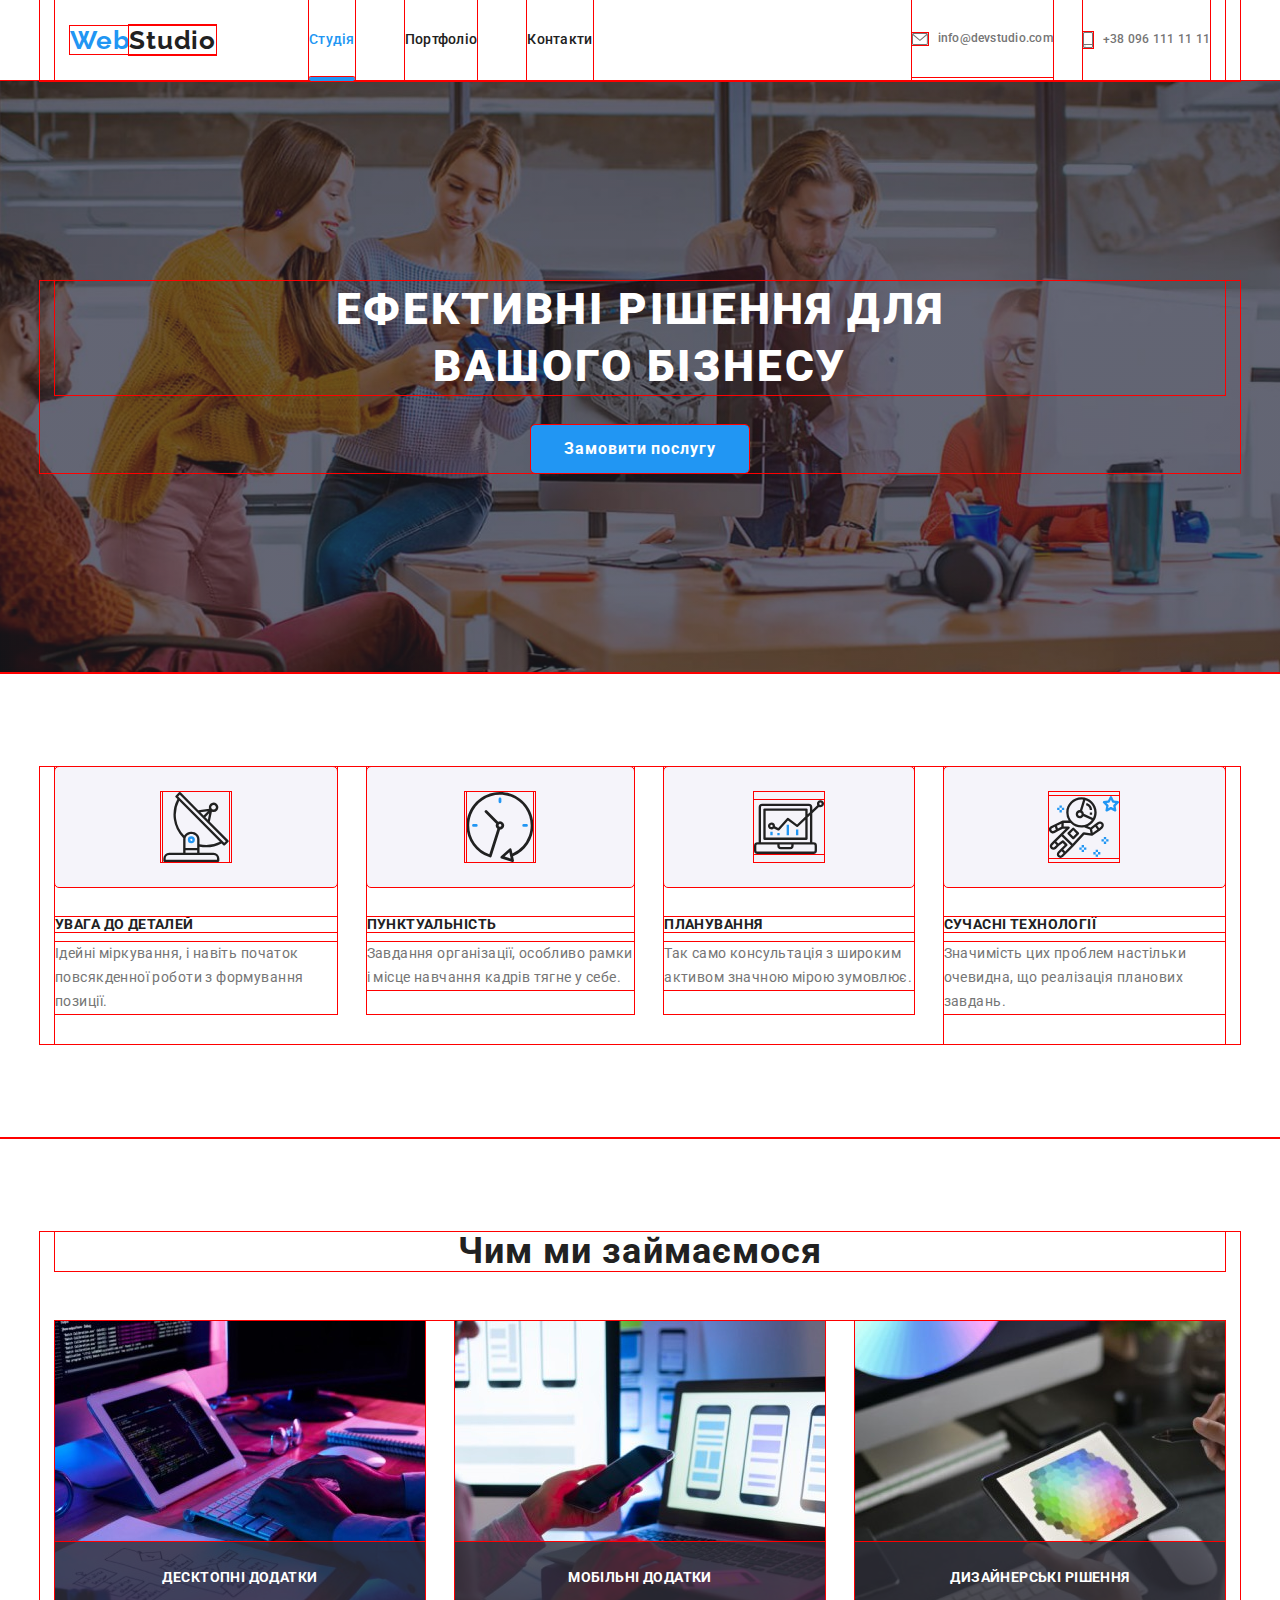
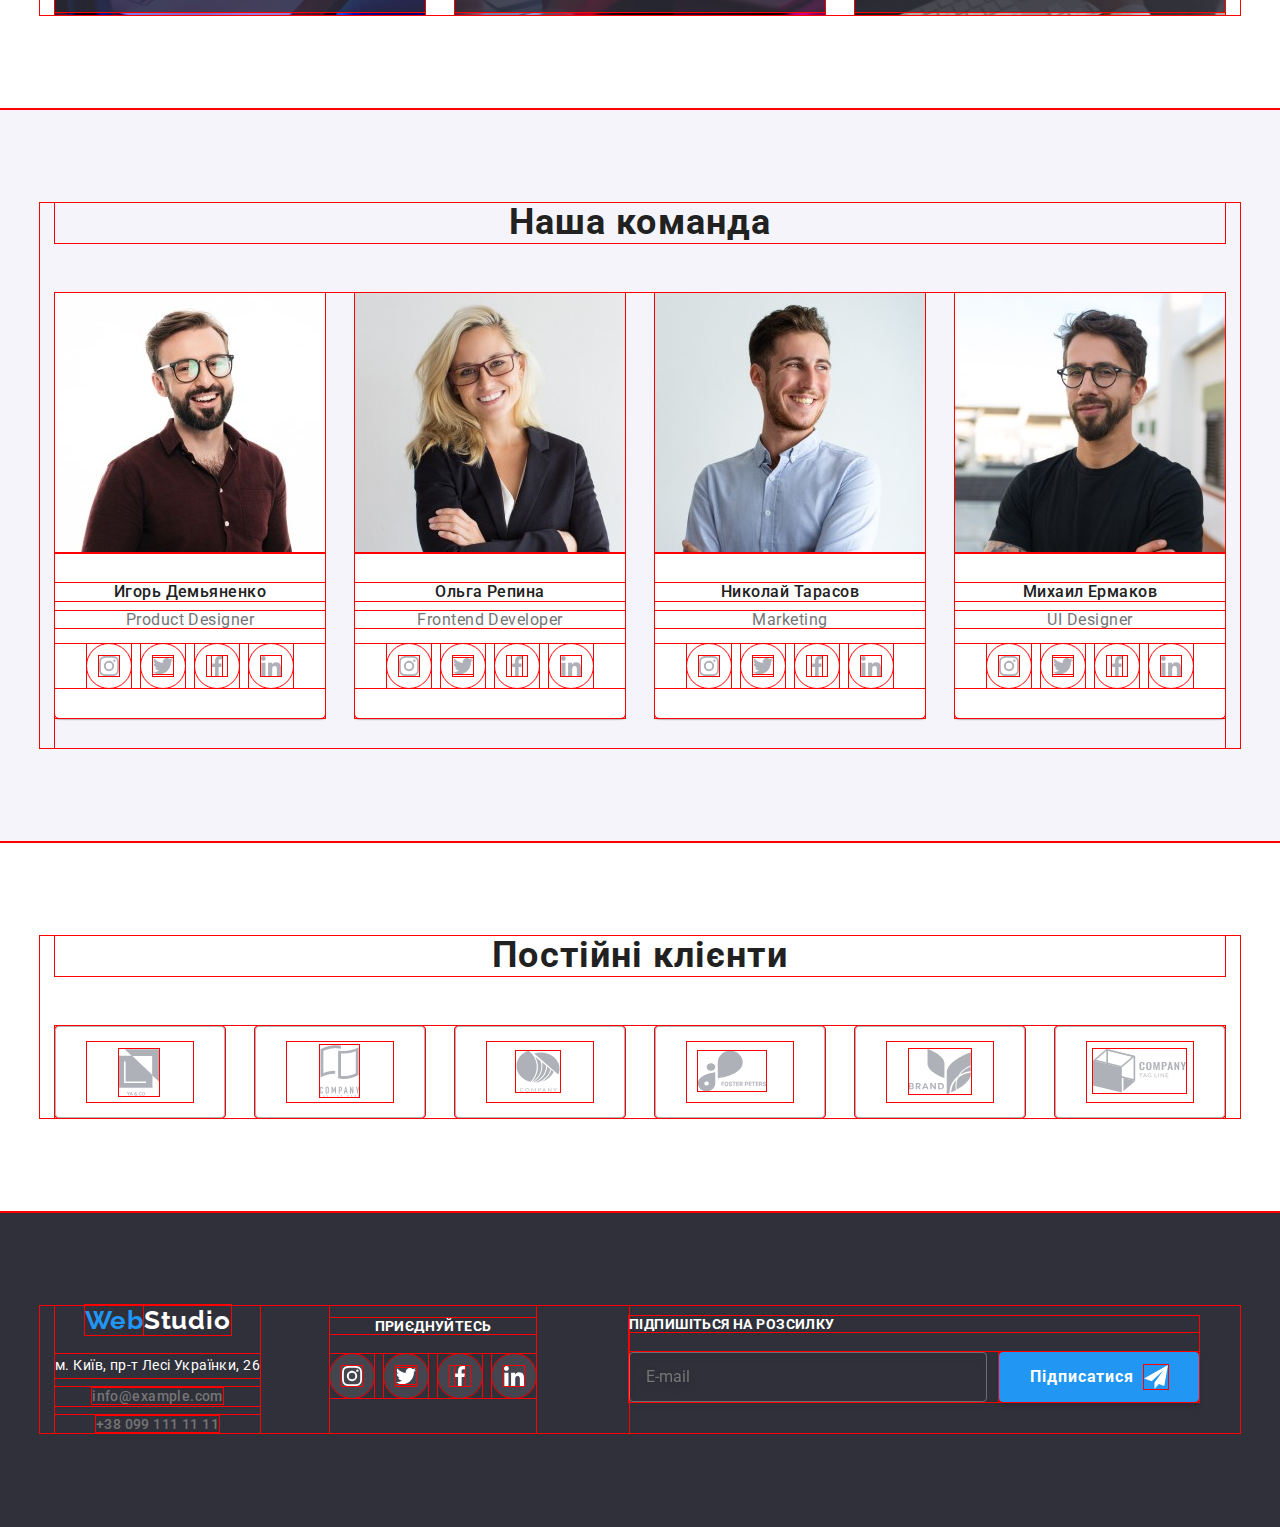
==== commit d8de53db: "styles" ====
--- a/index.html
+++ b/index.html
@@ -122,17 +122,26 @@
 
         <ul class="cart__list">
           <li class="cart__item">
-            <img class="cart__img" src="images/derection/derection1.jpg" alt="HTML програмирование" width="370"
+            <img class="cart__img" srcset="
+            ./images/derection/3-370.jpg 370w,
+             ./images/derection/3-740.jpg 740w
+            " sizes="(min-width: 1200px) 270px" src="images/derection/3-370.jpg" alt="HTML програмирование" width="370"
               height="294" />
             <p class="cart__label">Десктопні&nbsp;додатки</p>
           </li>
           <li class="cart__item">
-            <img class="cart__img" src="images/derection/derection2.jpg" alt="Разработка мобильного приложения"
+            <img class="cart__img" srcset="
+            ./images/derection/2-370.jpg 370w,
+             ./images/derection/2-740.jpg 740w
+            " sizes="(min-width: 1200px) 270px" src="images/derection/2-370.jpg" alt="Разработка мобильного приложения"
               width="370" height="294" />
             <p class="cart__label">Мобільні&nbsp;додатки</p>
           </li>
           <li class="cart__item">
-            <img class="cart__img" src="images/derection/derection3.jpg" alt="Палитра на планшете" width="370"
+            <img class="cart__img" srcset="
+            ./images/derection/1-370.jpg 370w,
+             ./images/derection/1-740.jpg 740w
+            " sizes="(min-width: 1200px) 270px" src="images/derection/1-370.jpg" alt="Палитра на планшете" width="370"
               height="294" />
             <p class="cart__label">Дизайнерські&nbsp;рішення</p>
           </li>
--- a/css/main.min.css
+++ b/css/main.min.css
@@ -1 +1 @@
-:root{--main-font: "Roboto", sans-serif;--secondary-font: "Raleway", sans-serif;--white-color: #fff;--main-txt-color: #212121;--accent-color: #2196f3;--grey-color: #757575;--darkblue-background-color: #2f303a;--lightdrey-background-color: #f5f4fa;--border-color: #ececec;--border-cart-color: #eeeeee;--btn-background-color: #188ce8;--animation-hover: 250ms cubic-bezier(0.4, 0, 0.2, 1)}.visually-hidden{position:absolute;white-space:nowrap;width:1px;height:1px;overflow:hidden;border:0;padding:0;clip:rect(0 0 0 0);-webkit-clip-path:inset(50%);clip-path:inset(50%);margin:-1px}@-webkit-keyframes move{0%{-webkit-transform:translatex(-600px);transform:translatex(-600px)}100%{-webkit-transform:translatex(0);transform:translatex(0)}}@keyframes move{0%{-webkit-transform:translatex(-600px);transform:translatex(-600px)}100%{-webkit-transform:translatex(0);transform:translatex(0)}}@-webkit-keyframes animateY{0%{opacity:.5;-webkit-transform:translateY(-220px);transform:translateY(-220px)}50%{opacity:.7;-webkit-transform:translateY(-5px);transform:translateY(-5px)}100%{opacity:1;-webkit-transform:translateY(0);transform:translateY(0)}}@keyframes animateY{0%{opacity:.5;-webkit-transform:translateY(-220px);transform:translateY(-220px)}50%{opacity:.7;-webkit-transform:translateY(-5px);transform:translateY(-5px)}100%{opacity:1;-webkit-transform:translateY(0);transform:translateY(0)}}@-webkit-keyframes fade-in{0%{opacity:.3;-webkit-transform:translateY(300px) scale(0.3);transform:translateY(300px) scale(0.3)}100%{opacity:1;-webkit-transform:translatey(0) scale(1);transform:translatey(0) scale(1)}}@keyframes fade-in{0%{opacity:.3;-webkit-transform:translateY(300px) scale(0.3);transform:translateY(300px) scale(0.3)}100%{opacity:1;-webkit-transform:translatey(0) scale(1);transform:translatey(0) scale(1)}}@media screen and (min-width: 320px){.portfolio,.footer,.clients,.team,.cart,.feature,.hero{padding:60px 0}}@media screen and (min-width: 768px){.portfolio,.footer,.clients,.team,.cart,.feature,.hero{padding:60px 0}}@media screen and (min-width: 1200px){.portfolio,.footer,.clients,.team,.cart,.feature,.hero{padding:94px 0}}.portfolio__container,.footer__container,.clients__container,.team__container,.cart__container,.feature__container,.hero__container,.header{margin:0 auto;padding:0 15px}@media screen and (min-width: 320px){.portfolio__container,.footer__container,.clients__container,.team__container,.cart__container,.feature__container,.hero__container,.header{width:320px}}@media screen and (min-width: 480px){.portfolio__container,.footer__container,.clients__container,.team__container,.cart__container,.feature__container,.hero__container,.header{width:480px}}@media screen and (min-width: 768px){.portfolio__container,.footer__container,.clients__container,.team__container,.cart__container,.feature__container,.hero__container,.header{width:768px}}@media screen and (min-width: 1200px){.portfolio__container,.footer__container,.clients__container,.team__container,.cart__container,.feature__container,.hero__container,.header{width:1200px}}body{font-family:var(--main-font);color:var(--main-txt-color);margin:0}.no-scroll{overflow:hidden}html{-webkit-box-sizing:border-box;box-sizing:border-box}*,*::before,*::after{-webkit-box-sizing:inherit;box-sizing:inherit;outline:1px solid red}h1,h2,h3,h4,h5,h6,p,ul{margin:0;padding:0}ul{list-style-type:none}.hero__btn{display:inline-block;padding:10px 24px;font-family:inherit;line-height:1.6;font-weight:700;font-size:16px;letter-spacing:.06em;cursor:pointer;border:1px solid rgba(0,0,0,0);border-radius:4px;background-color:var(--accent-color);color:var(--white-color);-webkit-transition:background-color var(--animation-hover),color var(--animation-hover);transition:background-color var(--animation-hover),color var(--animation-hover)}.hero__btn:hover,.hero__btn:focus{background-color:var(--btn-background-color);color:var(--white-color)}@media screen and (min-width: 1200px){.hero__btn{padding:10px 32px}}.mobile-overlay__menu{margin:0;position:fixed;top:0;left:0;width:100%;height:100%;opacity:0;z-index:100;pointer-events:none;visibility:hidden;background-color:var(--white-color);-webkit-transition:opacity var(--animation-hover),visibility var(--animation-hover);transition:opacity var(--animation-hover),visibility var(--animation-hover)}.mobile-overlay__menu.is-open{opacity:1;pointer-events:initial;visibility:visible}@media screen and (min-width: 738px){.mobile-overlay__menu{display:none}}.mobile-overlay__container{display:-webkit-box;display:-ms-flexbox;display:flex;-webkit-box-orient:vertical;-webkit-box-direction:normal;-ms-flex-direction:column;flex-direction:column;background-color:var(--white-color);height:100%;width:100%;padding:48px 40px}.mobile-overlay__menu.is-open .mobile-overlay__container{-webkit-transform:translateX(100%);transform:translateX(100%)}.mobile-overlay__menu.is-open .mobile-overlay__container{-webkit-transform:translateX(0);transform:translateX(0);-webkit-transition:-webkit-transform var(--animation-hover);transition:-webkit-transform var(--animation-hover);transition:transform var(--animation-hover);transition:transform var(--animation-hover), -webkit-transform var(--animation-hover)}@media screen and (min-width: 449px){.mobile-overlay__container{padding:48px 40px}}.mobile-overlay__btn{position:absolute;top:21px;right:25px;border:none;background-color:rgba(0,0,0,0);width:40px;height:40px;cursor:pointer;margin-left:auto;-webkit-transform:color var(--animation-hover);transform:color var(--animation-hover)}.mobile-overlay__btn:hover,.mobile-overlay__btn:focus{color:var(--accent-color)}.mobile-overla__icon{width:40px;height:40px;-webkit-transition:fill var(--animation-hover);transition:fill var(--animation-hover)}.mobile-overla__icon:hover,.mobile-overla__icon:focus{fill:var(--accent-color)}.nav-overlay__item:not(:last-child){margin-bottom:30px}.nav-overlay__link{text-decoration:none;font-weight:500;font-size:40px;line-height:1.175;letter-spacing:.02em;color:var(--main-txt-color)}.nav-overlay__link--current{color:var(--accent-color)}.overlay__bottom{margin-top:auto}.contacts-overlay__tel{text-decoration:none;font-weight:500;font-size:34px;line-height:1.1764705882;color:var(--accent-color);letter-spacing:.02em}.contacts-overlay__item:first-child{margin-bottom:32px}.contacts-overlay__item:last-child{margin-bottom:64px}.contacts-overlay__mail{text-decoration:none;font-weight:500;font-size:24px;line-height:1.1666666667;letter-spacing:.02em;color:var(--grey-color)}.reference-overlay__list{display:-webkit-box;display:-ms-flexbox;display:flex;-ms-flex-wrap:wrap;flex-wrap:wrap;gap:10px}.reference-overlay__link{text-decoration:none;font-weight:500;font-size:18px;line-height:1.2222222222;letter-spacing:.02em;color:var(--accent-color)}.reference-overlay__item:not(:last-child) .reference-overlay__link{border-right:1px solid rgba(33,33,33,.2);padding-right:10px}.button__mobile{display:-webkit-inline-box;display:-ms-inline-flexbox;display:inline-flex;-webkit-box-align:center;-ms-flex-align:center;align-items:center;-webkit-box-pack:center;-ms-flex-pack:center;justify-content:center;background-color:rgba(0,0,0,0);border:none;width:40px;height:40px;padding:0;cursor:pointer}@media screen and (min-width: 768px){.button__mobile{display:none}}.button-mobile__icon{width:40px;height:40px;fill:var(--main-txt-color)}@media screen and (min-width: 768px)and (max-width: 1200px){.footer-form__group{max-width:450px;margin:0}}@media screen and (min-width: 1200px){.footer-form__group{margin:0}}@media screen and (min-width: 320px)and (max-width: 1200px){.footer-form__group{text-align:center;-webkit-box-pack:center;-ms-flex-pack:center;justify-content:center;margin:0 auto}}.footer-form__title{font-weight:700;font-size:14px;line-height:1.1428571429;letter-spacing:.03em;text-transform:uppercase;color:var(--white-color);margin-bottom:20px}@media screen and (min-width: 1200px){.footer-form{display:-webkit-box;display:-ms-flexbox;display:flex}}.footer-form__email{width:100%;margin:0 auto;min-height:50px;padding:15px 16px;border:none;border:1px solid rgba(255,255,255,.3);-webkit-filter:drop-shadow(0px 4px 4px rgba(0, 0, 0, 0.15));filter:drop-shadow(0px 4px 4px rgba(0, 0, 0, 0.15));border-radius:4px;background-color:rgba(0,0,0,0);outline:rgba(0,0,0,0)}@media screen and (min-width: 1200px){.footer-form__email{margin:0 12px 0 0}}@media screen and (min-width: 1200px){.footer-form__email{min-width:358px}}.footer-form__btn{margin-top:20px;font-weight:700;font-size:16px;line-height:1.875;display:-webkit-inline-box;display:-ms-inline-flexbox;display:inline-flex;-webkit-box-align:center;-ms-flex-align:center;align-items:center;-webkit-box-pack:center;-ms-flex-pack:center;justify-content:center;letter-spacing:.06em;color:var(--white-color);min-width:200px;min-height:50px;padding:10px 28px;background-color:var(--accent-color);border:none;-webkit-box-shadow:0px 4px 4px rgba(0,0,0,.15);box-shadow:0px 4px 4px rgba(0,0,0,.15);border-radius:4px}@media screen and (min-width: 1200px){.footer-form__btn{margin-top:0}}.footer-form__btn-icon{margin-left:10px;width:24px;height:24px;fill:var(--white-color)}.backdrop{position:fixed;top:0;left:0;z-index:1000;display:-webkit-box;display:-ms-flexbox;display:flex;-webkit-box-align:center;-ms-flex-align:center;align-items:center;-webkit-box-pack:center;-ms-flex-pack:center;justify-content:center;width:100%;height:100%;background-color:rgba(0,0,0,.2);-webkit-transition:opacity var(--animation-hover),visibility var(--animation-hover);transition:opacity var(--animation-hover),visibility var(--animation-hover);overflow-y:scroll}.backdrop.is-hidden{opacity:0;visibility:hidden;pointer-events:none}.modal{display:block;position:absolute;padding:40px 39px 40px 41px;top:50%;left:50%;-webkit-transform:translate(-50%, -50%);transform:translate(-50%, -50%);width:320px;min-height:609px;background-color:#fff;-webkit-box-shadow:0px 1px 3px rgba(0,0,0,.12),0px 1px 1px rgba(0,0,0,.14),0px 2px 1px rgba(0,0,0,.2);box-shadow:0px 1px 3px rgba(0,0,0,.12),0px 1px 1px rgba(0,0,0,.14),0px 2px 1px rgba(0,0,0,.2);border-radius:4px;opacity:1;-webkit-transition:opacity var(--animation-hover),-webkit-transform var(--animation-hover);transition:opacity var(--animation-hover),-webkit-transform var(--animation-hover);transition:transform var(--animation-hover),opacity var(--animation-hover);transition:transform var(--animation-hover),opacity var(--animation-hover),-webkit-transform var(--animation-hover)}@media screen and (min-width: 450px){.modal{width:450px}}@media screen and (min-width: 769px){.modal{width:528px;min-height:581px}}.backdrop.is-hidden .modal{opacity:0;-webkit-transform:translate(-50%, -50%) scale(0.5);transform:translate(-50%, -50%) scale(0.5)}.modal-btn{position:absolute;top:8px;right:8px;cursor:pointer;border-radius:50%;background-color:rgba(0,0,0,0);border:1px solid rgba(0,0,0,.1);width:30px;height:30px;padding:0;display:-webkit-box;display:-ms-flexbox;display:flex;-webkit-box-align:center;-ms-flex-align:center;align-items:center;-webkit-box-pack:center;-ms-flex-pack:center;justify-content:center}.modal-btn__icon{width:18px;height:18px;-webkit-transition:fill var(--animation-hover);transition:fill var(--animation-hover)}.modal-btn__icon:hover,.modal-btn__icon:focus{fill:#2196f3}.register-form{text-align:center}.register-form__title{display:block;margin-bottom:12px;text-align:center;font-weight:700;font-size:20px;line-height:1.15;letter-spacing:.03em;color:inherit}.register-form__group{margin-bottom:20px}.register-form__wrap{display:block;position:relative}.register-form__wrap:not(:last-child){margin-bottom:10px}.register-form__label{display:block;text-align:left;margin-bottom:4px;font-weight:400;font-size:12px;line-height:1.1666666667;letter-spacing:.01em;color:var(--grey-color)}.register-form__input,.register-form__message{height:40px;width:100%;padding:15px;padding-left:42px;outline:rgba(0,0,0,0);border:1px solid rgba(33,33,33,.2);border-radius:4px;-webkit-transition:border-color var(--animation-hover);transition:border-color var(--animation-hover)}.register-form__input:hover,.register-form__input:focus,.register-form__message:hover,.register-form__message:focus{border-color:var(--accent-color)}.register-form__message{resize:none;height:120px;padding:12px 16px;-webkit-transition:border-color var(--animation-hover);transition:border-color var(--animation-hover)}.register-form__message::-webkit-input-placeholder{font-weight:400;font-size:12px;line-height:1.1666666667;letter-spacing:.01em;color:rgba(117,117,117,.5)}.register-form__message::-moz-placeholder{font-weight:400;font-size:12px;line-height:1.1666666667;letter-spacing:.01em;color:rgba(117,117,117,.5)}.register-form__message:-ms-input-placeholder{font-weight:400;font-size:12px;line-height:1.1666666667;letter-spacing:.01em;color:rgba(117,117,117,.5)}.register-form__message::-ms-input-placeholder{font-weight:400;font-size:12px;line-height:1.1666666667;letter-spacing:.01em;color:rgba(117,117,117,.5)}.register-form__message::placeholder{font-weight:400;font-size:12px;line-height:1.1666666667;letter-spacing:.01em;color:rgba(117,117,117,.5)}.register-form__icon{position:absolute;bottom:11px;left:15px;display:-webkit-box;display:-ms-flexbox;display:flex;-webkit-box-align:center;-ms-flex-align:center;align-items:center;-webkit-box-pack:center;-ms-flex-pack:center;justify-content:center;-webkit-transition:fill var(--animation-hover);transition:fill var(--animation-hover)}.register-form__input:hover+.register-form__icon,.register-form__input:focus+.register-form__icon{fill:var(--accent-color)}.register-form__agreement{margin-bottom:30px;display:-webkit-box;display:-ms-flexbox;display:flex;-webkit-box-align:center;-ms-flex-align:center;align-items:center;-webkit-box-pack:center;-ms-flex-pack:center;justify-content:center}.register-checkbox:checked+.register-checkbox__icon .register-icon__uncheck{opacity:0;-webkit-transition:opacity var(--animation-hover);transition:opacity var(--animation-hover)}.register-checkbox__icon{margin-right:8px;-webkit-transition:background-color var(--animation-hover);transition:background-color var(--animation-hover)}.register-checkbox:checked+.register-checkbox__icon{background-color:var(--accent-color)}.register-icon__check{opacity:0;fill:var(--white-color);-webkit-transition:opacity var(--animation-hover);transition:opacity var(--animation-hover)}.register-checkbox:checked+.register-checkbox__icon .register-icon__check{opacity:1}.register-checkbox:checked .register-checkbox__icon{background-color:var(--accent-color)}.register-checkbox__text{font-weight:400;font-size:14px;line-height:1.7142857143;letter-spacing:.03em;color:var(--grey-color);-webkit-user-select:none;-moz-user-select:none;-ms-user-select:none;user-select:none}.register-checkbox__link{color:#2196f3;text-underline-position:under}.register-form__btn{display:-webkit-inline-box;display:-ms-inline-flexbox;display:inline-flex;-webkit-box-align:center;-ms-flex-align:center;align-items:center;padding:10px 52px;font-weight:700;font-size:16px;line-height:1.875;letter-spacing:.06em;cursor:pointer;border:none;-webkit-box-shadow:0px 4px 4px rgba(0,0,0,.15);box-shadow:0px 4px 4px rgba(0,0,0,.15);border-radius:4px;background-color:var(--accent-color);color:var(--white-color)}.register-form__btn:hover,.register-form__btn:focus{background-color:var(--btn-background-color)}.nav{margin-left:88px}@media screen and (min-width: 1200px){.nav{margin-left:93px}}@media screen and (min-width: 768px){.nav{display:-webkit-box;display:-ms-flexbox;display:flex}}.nav__list{display:none}@media screen and (min-width: 768px){.nav__list{display:-webkit-box;display:-ms-flexbox;display:flex}}.nav__item+.nav__item{margin-left:50px}.nav__link{display:block;padding:32px 0;text-decoration:none;font-weight:500;font-size:40px;line-height:1.1;letter-spacing:.02em;-webkit-transition:color var(--animation-hover);transition:color var(--animation-hover);color:var(--main-txt-color);position:relative}.nav__link:hover,.nav__link:focus{color:var(--accent-color)}.nav__link::after{content:"";display:block;position:absolute;bottom:-1px;width:100%;background-color:var(--accent-color);border-radius:2px;height:4px;opacity:0;-webkit-transition:opacity var(--animation-hover);transition:opacity var(--animation-hover)}.nav__link:hover:after{opacity:1}@media screen and (min-width: 738px){.nav__link{font-size:14px}}.nav__link--current{color:var(--accent-color)}.nav__link.nav__link--current::after{opacity:1}.header{border-bottom:1px solid var(--border-color)}.header__container{margin:0 auto;padding:0 15px;display:-webkit-box;display:-ms-flexbox;display:flex;-webkit-box-align:center;-ms-flex-align:center;align-items:center;-webkit-box-pack:center;-ms-flex-pack:center;justify-content:center;margin-right:0}@media screen and (min-width: 320px)and (max-width: 737px){.header__container{padding:10px 0}}.header__logo{margin-right:auto;font-weight:700;text-decoration:none;font-family:var(--secondary-font);font-size:24px;line-height:1.1;letter-spacing:.03em;color:var(--accent-color)}@media screen and (min-width: 738px){.header__logo{margin:0}}@media screen and (min-width: 1200px){.header__logo{font-size:26px}}.header__logo--styles{font-style:var(--secondary-font);font-size:26px;line-height:1.1;letter-spacing:.03em;color:var(--main-txt-color)}.contacts__list{margin-left:auto}@media screen and (min-width: 320px)and (max-width: 768px){.contacts__list{display:none}}@media screen and (min-width: 1200px){.contacts__list{display:-webkit-box;display:-ms-flexbox;display:flex;margin-left:auto;gap:30px}}.contacts__list .contacts__link{-webkit-box-align:center;-ms-flex-align:center;align-items:center;display:-webkit-box;display:-ms-flexbox;display:flex;font-weight:500;font-size:12px;line-height:1.1;letter-spacing:.02em;text-decoration:none;color:var(--grey-color);-webkit-transition:color var(--animation-hover);transition:color var(--animation-hover)}@media screen and (min-width: 1200px){.contacts__list .contacts__link{padding:32px 0}}.contacts__item:not(:first-child){margin-top:10px}@media screen and (min-width: 1200px){.contacts__item:not(:first-child){margin:0}}@media screen and (min-width: 768px){.contacts__link{font-size:12px}}@media screen and (min-width: 1200px){.contacts__link{font-size:14px}}.contacts__link:hover,.contacts__link:focus{color:var(--accent-color)}.contacts__icon-envelope{width:16px;height:12px;fill:currentColor;margin-right:10px;-webkit-transition:fill var(--animation-hover);transition:fill var(--animation-hover)}.contacts__icon-smartphone{width:10px;height:16px;fill:currentColor;margin-right:10px;-webkit-transition:fill var(--animation-hover);transition:fill var(--animation-hover)}.contacts__icon-envelope:hover,.contacts__icon-smartphone:hover,.contacts__icon-envelope:focus,.contacts__icon-smartphone:focus{fill:var(--accent-color)}.hero{padding-top:118px;padding-bottom:118px;text-align:center;background-color:var(--darkblue-background-color);max-width:1600px;margin:0 auto;background-repeat:no-repeat;background-size:cover;background-position:center;background-image:-webkit-gradient(linear, left top, right top, from(rgba(47, 48, 58, 0.4)), to(rgba(47, 48, 58, 0.4))),url("../images/hero/Img-10-2.jpg");background-image:linear-gradient(to right, rgba(47, 48, 58, 0.4), rgba(47, 48, 58, 0.4)),url("../images/hero/Img-10-2.jpg")}@media screen and (min-width: 1200px){.hero{padding:200px 0 200px 0}}.hero__title{margin-bottom:30px;font-weight:900;font-size:26px;line-height:1.3;letter-spacing:.06em;text-transform:uppercase;color:var(--white-color);-webkit-animation:move 1500ms linear 100ms 1 both;animation:move 1500ms linear 100ms 1 both}@media screen and (min-width: 1200px){.hero__title{font-size:44px}}.feature{margin:0 auto;padding-bottom:60px 0}.feature__list{margin:0 auto}@media screen and (min-width: 768px){.feature__list{display:-webkit-box;display:-ms-flexbox;display:flex;gap:30px}}@media screen and (min-width: 768px)and (max-width: 1200px){.feature__list{display:-webkit-box;display:-ms-flexbox;display:flex;-ms-flex-wrap:wrap;flex-wrap:wrap;gap:30px;-webkit-box-pack:center;-ms-flex-pack:center;justify-content:center}}@media screen and (min-width: 768px){.feature__item{margin-bottom:0}}@media screen and (min-width: 768px)and (max-width: 1200px){.feature__item{-ms-flex-preferred-size:calc((100% - 60px)/2);flex-basis:calc((100% - 60px)/2)}}.feature__item:not(:last-child){margin-bottom:30px}.feature-block{display:-webkit-box;display:-ms-flexbox;display:flex;height:120px;background-color:var(--lightdrey-background-color);-webkit-box-pack:center;-ms-flex-pack:center;justify-content:center;-webkit-box-align:center;-ms-flex-align:center;align-items:center;border-radius:4px;margin-bottom:30px}.feature-block__icon{margin:0;width:70px;height:70px}.feature__title{margin-bottom:10px;font-weight:700;text-transform:uppercase;font-size:14px;line-height:1.1;letter-spacing:.03em}@media screen and (min-width: 320px)and (max-width: 767px){.feature__title{text-align:center}}.feature__text{font-size:14px;line-height:1.7;letter-spacing:.03em;color:var(--grey-color)}@media screen and (min-width: 320px)and (max-width: 1199px){.cart{display:none}}.cart__title{text-align:center;margin-bottom:50px;font-weight:700;font-size:36px;line-height:1.1;letter-spacing:.03em;-webkit-animation:move 1500ms linear 100ms 1 both;animation:move 1500ms linear 100ms 1 both}.cart__list{display:-webkit-box;display:-ms-flexbox;display:flex;gap:30px}.cart__item{position:relative;-webkit-animation:fade-in 1500ms ease 100ms 1 alternate both;animation:fade-in 1500ms ease 100ms 1 alternate both}.cart__img{display:block}.cart__label{font-weight:700;font-size:14px;line-height:1.1428571429;text-align:center;letter-spacing:.03em;text-transform:uppercase;display:-webkit-box;display:-ms-flexbox;display:flex;-webkit-box-align:center;-ms-flex-align:center;align-items:center;-webkit-box-pack:center;-ms-flex-pack:center;justify-content:center;position:absolute;bottom:3px;background-color:rgba(47,48,58,.8);color:#fff;width:100%;padding:27px 107px;-webkit-animation:animateY 5000ms ease 500ms 1 alternate both;animation:animateY 5000ms ease 500ms 1 alternate both}.team{background-color:var(--lightdrey-background-color)}.team__title{text-align:center;margin-bottom:30px;font-weight:700;font-size:28px;line-height:1.1;letter-spacing:.03em;-webkit-animation:move 1500ms linear 100ms 1 both;animation:move 1500ms linear 100ms 1 both}@media screen and (min-width: 1200px){.team__title{font-size:36px;margin-bottom:50px}}.team__list{margin:0 auto;text-align:center;-webkit-box-pack:center;-ms-flex-pack:center;justify-content:center}@media screen and (min-width: 768px){.team__list{display:-webkit-box;display:-ms-flexbox;display:flex;gap:30px;-webkit-box-pack:center;-ms-flex-pack:center;justify-content:center}}@media screen and (min-width: 768px)and (max-width: 1200px){.team__list{display:-webkit-box;display:-ms-flexbox;display:flex;-ms-flex-wrap:wrap;flex-wrap:wrap;gap:30px}}.team__item{margin-bottom:30px;background-color:var(--white-color);border-radius:0px 0px 4px 4px;-webkit-box-shadow:0px 1px 3px rgba(0,0,0,.12),0px 1px 1px rgba(0,0,0,.14),0px 2px 1px rgba(0,0,0,.2);box-shadow:0px 1px 3px rgba(0,0,0,.12),0px 1px 1px rgba(0,0,0,.14),0px 2px 1px rgba(0,0,0,.2);-webkit-animation:fade-in 1500ms ease 100ms 1 alternate both;animation:fade-in 1500ms ease 100ms 1 alternate both}@media screen and (min-width: 768px)and (max-width: 1200px){.team__item{-ms-flex-preferred-size:calc((100% - 60px)/2);flex-basis:calc((100% - 60px)/2)}}.team__img{height:auto;display:block;max-width:100%;-o-object-fit:cover;object-fit:cover;-o-object-position:center;object-position:center}.team__wrapper{padding:30px 0}.team__name{margin-bottom:10px;font-weight:500;font-size:16px;line-height:1.1;letter-spacing:.03em}.team__profession{font-size:16px;line-height:1.1;letter-spacing:.03em;color:var(--grey-color);margin-bottom:16px}.social{display:-webkit-box;display:-ms-flexbox;display:flex;-webkit-box-pack:center;-ms-flex-pack:center;justify-content:center}.social__item:not(:last-child){margin-right:10px}.social__link{width:44px;height:44px;border-radius:50%;display:-webkit-box;display:-ms-flexbox;display:flex;-webkit-box-align:center;-ms-flex-align:center;align-items:center;-webkit-box-pack:center;-ms-flex-pack:center;justify-content:center;color:#afb1b8;-webkit-transition:background-color var(--animation-hover),color var(--animation-hover);transition:background-color var(--animation-hover),color var(--animation-hover)}.social__link:hover,.social__link:focus{background-color:var(--accent-color);color:var(--white-color)}.social__icon{width:20px;height:20px;fill:currentColor}.clients__title{text-align:center;margin-bottom:30px;font-weight:700;font-size:28px;line-height:1.1;letter-spacing:.03em;-webkit-animation:move 1500ms linear 100ms 1 both;animation:move 1500ms linear 100ms 1 both}@media screen and (min-width: 1200px){.clients__title{font-size:36px;margin-bottom:50px}}.clients__list{display:-webkit-box;display:-ms-flexbox;display:flex;-ms-flex-wrap:wrap;flex-wrap:wrap;gap:30px;-webkit-box-align:center;-ms-flex-align:center;align-items:center;-webkit-box-pack:center;-ms-flex-pack:center;justify-content:center}@media screen and (min-width: 1200px){.clients__list{display:-webkit-box;display:-ms-flexbox;display:flex;gap:30px}}@media screen and (min-width: 450px)and (max-width: 1200px){.clients__list{display:-webkit-box;display:-ms-flexbox;display:flex;-ms-flex-wrap:wrap;flex-wrap:wrap;gap:30px}}.clients__item{border-radius:4px;-webkit-animation:fade-in 1500ms ease 100ms 1 alternate both;animation:fade-in 1500ms ease 100ms 1 alternate both}@media screen and (min-width: 450px)and (max-width: 768px){.clients__item{-ms-flex-preferred-size:calc((100% - 60px)/2);flex-basis:calc((100% - 60px)/2)}}@media screen and (min-width: 450px)and (max-width: 1200px){.clients__item{-ms-flex-preferred-size:calc((100% - 60px)/3);flex-basis:calc((100% - 60px)/3)}}.clients__logo{border:1px solid #afb1b8;border-radius:4px;display:-webkit-box;display:-ms-flexbox;display:flex;-webkit-box-align:center;-ms-flex-align:center;align-items:center;-webkit-box-pack:center;-ms-flex-pack:center;justify-content:center;width:210px;height:92px;-webkit-transform:translatex(0);transform:translatex(0);-webkit-transition-property:-webkit-transform;transition-property:-webkit-transform;transition-property:transform;transition-property:transform, -webkit-transform;-webkit-transition-duration:2000ms;transition-duration:2000ms;-webkit-transition:border-color var(--animation-hover),fill var(--animation-hover);transition:border-color var(--animation-hover),fill var(--animation-hover)}@media screen and (min-width: 768px){.clients__logo{width:226px}}@media screen and (min-width: 1200px){.clients__logo{width:170px}}.clients__logo:hover,.clients__logo:focus{border-color:var(--accent-color)}.clients__icon{width:106px;height:60px;fill:#afb1b8;-webkit-transition:fill var(--animation-hover);transition:fill var(--animation-hover)}.clients__logo:hover .clients__icon,.clients__logo:focus .clients__icon{fill:var(--accent-color)}.footer{background-color:var(--darkblue-background-color)}.footer__container{-webkit-box-align:baseline;-ms-flex-align:baseline;align-items:baseline}@media screen and (min-width: 1200px){.footer__container{display:-webkit-box;display:-ms-flexbox;display:flex}}.footer__group{text-align:center;-webkit-box-pack:center;-ms-flex-pack:center;justify-content:center;margin-bottom:60px}@media screen and (min-width: 1200px){.footer__group{margin-right:70px;margin-bottom:0}}.footer__tablet{margin-bottom:72px}@media screen and (min-width: 768px){.footer__tablet{display:-webkit-box;display:-ms-flexbox;display:flex}}@media screen and (min-width: 768px)and (max-width: 1200px){.footer__tablet{margin-left:76px;margin-right:101px;margin-bottom:60px}}@media screen and (min-width: 1200px){.footer__tablet{margin-bottom:0}}@media screen and (min-width: 450px)and (max-width: 768px){.footer__tablet{text-align:center}}.footer__logo{font-weight:700;text-decoration:none;font-family:var(--secondary-font);font-size:26px;line-height:1.1;letter-spacing:.03em;color:var(--accent-color)}.footer__logo--styles{color:var(--white-color)}.footer__address{margin-top:20px;font-style:normal;font-size:14px;line-height:1.7;letter-spacing:.03em;color:var(--white-color)}.footer-contacts__list{margin-left:auto}.footer-contacts__item{margin-top:9px}.footer-contacts__link{font-weight:500;font-size:14px;line-height:1.1;letter-spacing:.03em;text-decoration:none;color:var(--grey-color);-webkit-transition:color var(--animation-hover);transition:color var(--animation-hover)}.footer-contacts__link:hover,.footer-contacts__link:focus{color:var(--accent-color)}@media screen and (min-width: 768px)and (max-width: 1200px){.footer__socials-group{margin-left:auto;padding-top:5px}}@media screen and (min-width: 1200px){.footer__socials-group{margin-right:93px;padding-top:12px}}.footer__socials-title{text-align:center;-webkit-box-pack:center;-ms-flex-pack:center;justify-content:center;font-weight:700;font-size:14px;line-height:1.1428571429;letter-spacing:.03em;padding:0;margin-bottom:20px;text-transform:uppercase;color:var(--white-color)}.footer-socials__list{display:-webkit-box;display:-ms-flexbox;display:flex;gap:10px;-webkit-box-align:center;-ms-flex-align:center;align-items:center;-webkit-box-pack:center;-ms-flex-pack:center;justify-content:center;display:flex}.footer-socials__item{display:-webkit-box;display:-ms-flexbox;display:flex}@media screen and (min-width: 450px)and (max-width: 1200px){.footer-socials__item:not(:last-child){margin-right:10px}}.footer-social__link{width:44px;height:44px;border-radius:50%;display:-webkit-box;display:-ms-flexbox;display:flex;-webkit-box-align:center;-ms-flex-align:center;align-items:center;-webkit-box-pack:center;-ms-flex-pack:center;justify-content:center;color:#fff;background-color:rgba(255,255,255,.1);-webkit-transition:background-color var(--animation-hover),color var(--animation-hover);transition:background-color var(--animation-hover),color var(--animation-hover)}.footer-social__link:hover,.footer-social__link:focus{background-color:var(--accent-color);color:var(--white-color)}.footer-social__icon{width:20px;height:20px;fill:currentColor}.portfolio-btn__list{display:-webkit-box;display:-ms-flexbox;display:flex;-webkit-box-align:center;-ms-flex-align:center;align-items:center;-webkit-box-pack:center;-ms-flex-pack:center;justify-content:center;margin-bottom:40px;gap:8px;-ms-flex-wrap:wrap;flex-wrap:wrap}@media screen and (max-width: 638px){.portfolio-btn__list{max-width:330px;-webkit-box-pack:start;-ms-flex-pack:start;justify-content:flex-start;row-gap:15px}}@media screen and (min-width: 638px){.portfolio-btn__list{margin-bottom:30px}}@media screen and (min-width: 1200px){.portfolio-btn__list{margin-bottom:50px}}.portfolio-btn{display:inline-block;padding:6px 22px;font-weight:500;font-family:inherit;font-size:16px;line-height:1.6;letter-spacing:.03em;color:var(--main-txt-color);background-color:var(--lightdrey-background-color);border:1px solid rgba(0,0,0,0);cursor:pointer;border-radius:4px;-webkit-animation:move 1500ms linear 100ms 1 both;animation:move 1500ms linear 100ms 1 both;-webkit-transition:background-color var(--animation-hover),color var(--animation-hover),-webkit-box-shadow var(--animation-hover);transition:background-color var(--animation-hover),color var(--animation-hover),-webkit-box-shadow var(--animation-hover);transition:background-color var(--animation-hover),color var(--animation-hover),box-shadow var(--animation-hover);transition:background-color var(--animation-hover),color var(--animation-hover),box-shadow var(--animation-hover),-webkit-box-shadow var(--animation-hover)}.portfolio-btn:hover,.portfolio-btn:focus{-webkit-box-shadow:0px 3px 1px rgba(0,0,0,.1),0px 1px 2px rgba(0,0,0,.08),0px 2px 2px rgba(0,0,0,.12);box-shadow:0px 3px 1px rgba(0,0,0,.1),0px 1px 2px rgba(0,0,0,.08),0px 2px 2px rgba(0,0,0,.12);background-color:var(--accent-color);color:var(--white-color)}.portfolio-btn.portfolio-btn--current{background-color:var(--accent-color);color:var(--white-color)}.portfolio__group{margin:0 auto}@media screen and (min-width: 768px){.portfolio__group{gap:30px;display:-webkit-box;display:-ms-flexbox;display:flex;-ms-flex-wrap:wrap;flex-wrap:wrap}}.portfolio__bg{-webkit-animation:fade-in 1500ms ease 100ms 1 alternate both;animation:fade-in 1500ms ease 100ms 1 alternate both;-webkit-transition:opacity var(--animation-hover),-webkit-box-shadow var(--animation-hover),-webkit-transform var(--animation-hover);transition:opacity var(--animation-hover),-webkit-box-shadow var(--animation-hover),-webkit-transform var(--animation-hover);transition:box-shadow var(--animation-hover),opacity var(--animation-hover),transform var(--animation-hover);transition:box-shadow var(--animation-hover),opacity var(--animation-hover),transform var(--animation-hover),-webkit-box-shadow var(--animation-hover),-webkit-transform var(--animation-hover)}@media screen and (max-width: 768px){.portfolio__bg{margin-bottom:30px}}@media screen and (min-width: 768px)and (max-width: 1200px){.portfolio__bg{-ms-flex-preferred-size:calc((100% - 60px)/2);flex-basis:calc((100% - 60px)/2)}}@media screen and (min-width: 769px){.portfolio__bg{-ms-flex-preferred-size:calc((100% - 60px)/3);flex-basis:calc((100% - 60px)/3)}}.portfolio__bg:hover{-webkit-box-shadow:0px 1px 1px rgba(0,0,0,.12),0px 4px 4px rgba(0,0,0,.06),1px 4px 6px rgba(0,0,0,.16);box-shadow:0px 1px 1px rgba(0,0,0,.12),0px 4px 4px rgba(0,0,0,.06),1px 4px 6px rgba(0,0,0,.16)}.overlay{max-width:450px;position:relative;overflow:hidden;-webkit-transition:opacity var(--animation-hover),-webkit-transform var(--animation-hover);transition:opacity var(--animation-hover),-webkit-transform var(--animation-hover);transition:transform var(--animation-hover),opacity var(--animation-hover);transition:transform var(--animation-hover),opacity var(--animation-hover),-webkit-transform var(--animation-hover)}.overlay__img{display:block;height:auto;display:block;max-width:100%;-o-object-fit:cover;object-fit:cover;-o-object-position:center;object-position:center}.overlay__text{width:100%;height:100%;display:-webkit-box;display:-ms-flexbox;display:flex;-webkit-box-align:center;-ms-flex-align:center;align-items:center;-webkit-box-pack:center;-ms-flex-pack:center;justify-content:center;padding:63px 24px;font-weight:400;font-size:18px;line-height:1.5555555556;letter-spacing:.03em;background-color:rgba(33,150,243,.9);-webkit-user-select:none;-moz-user-select:none;-ms-user-select:none;user-select:none;color:#fff;top:0;left:0;position:absolute;-webkit-transform:translateY(100%);transform:translateY(100%);opacity:0;-webkit-transition:opacity var(--animation-hover),-webkit-transform var(--animation-hover);transition:opacity var(--animation-hover),-webkit-transform var(--animation-hover);transition:opacity var(--animation-hover),transform var(--animation-hover);transition:opacity var(--animation-hover),transform var(--animation-hover),-webkit-transform var(--animation-hover)}.portfolio__bg:hover .overlay .overlay__text{-webkit-transform:translateY(0);transform:translateY(0);opacity:1}.portfolio__wrapper{padding:20px 24px;border:1px solid var(--border-cart-color);border-top:none}.portfolio__title{margin-bottom:4px;font-weight:700;line-height:2;letter-spacing:.03em;font-size:18px}.portfolio__subtitle{line-height:2.2;font-size:16px;letter-spacing:.03em;color:var(--grey-color)}/*# sourceMappingURL=main.min.css.map */+:root{--main-font: "Roboto", sans-serif;--secondary-font: "Raleway", sans-serif;--white-color: #fff;--main-txt-color: #212121;--accent-color: #2196f3;--grey-color: #757575;--darkblue-background-color: #2f303a;--lightdrey-background-color: #f5f4fa;--border-color: #ececec;--border-cart-color: #eeeeee;--btn-background-color: #188ce8;--animation-hover: 250ms cubic-bezier(0.4, 0, 0.2, 1)}.visually-hidden{position:absolute;white-space:nowrap;width:1px;height:1px;overflow:hidden;border:0;padding:0;clip:rect(0 0 0 0);-webkit-clip-path:inset(50%);clip-path:inset(50%);margin:-1px}@-webkit-keyframes move{0%{-webkit-transform:translatex(-600px);transform:translatex(-600px)}100%{-webkit-transform:translatex(0);transform:translatex(0)}}@keyframes move{0%{-webkit-transform:translatex(-600px);transform:translatex(-600px)}100%{-webkit-transform:translatex(0);transform:translatex(0)}}@-webkit-keyframes animateY{0%{opacity:.5;-webkit-transform:translateY(-220px);transform:translateY(-220px)}50%{opacity:.7;-webkit-transform:translateY(-5px);transform:translateY(-5px)}100%{opacity:1;-webkit-transform:translateY(0);transform:translateY(0)}}@keyframes animateY{0%{opacity:.5;-webkit-transform:translateY(-220px);transform:translateY(-220px)}50%{opacity:.7;-webkit-transform:translateY(-5px);transform:translateY(-5px)}100%{opacity:1;-webkit-transform:translateY(0);transform:translateY(0)}}@-webkit-keyframes fade-in{0%{opacity:.3;-webkit-transform:translateY(300px) scale(0.3);transform:translateY(300px) scale(0.3)}100%{opacity:1;-webkit-transform:translatey(0) scale(1);transform:translatey(0) scale(1)}}@keyframes fade-in{0%{opacity:.3;-webkit-transform:translateY(300px) scale(0.3);transform:translateY(300px) scale(0.3)}100%{opacity:1;-webkit-transform:translatey(0) scale(1);transform:translatey(0) scale(1)}}@media screen and (min-width: 320px){.portfolio,.footer,.clients,.team,.cart,.feature,.hero{padding:60px 0}}@media screen and (min-width: 768px){.portfolio,.footer,.clients,.team,.cart,.feature,.hero{padding:60px 0}}@media screen and (min-width: 1200px){.portfolio,.footer,.clients,.team,.cart,.feature,.hero{padding:94px 0}}.portfolio__container,.footer__container,.clients__container,.team__container,.cart__container,.feature__container,.hero__container,.header{margin:0 auto;padding:0 15px}@media screen and (min-width: 320px){.portfolio__container,.footer__container,.clients__container,.team__container,.cart__container,.feature__container,.hero__container,.header{width:320px}}@media screen and (min-width: 480px){.portfolio__container,.footer__container,.clients__container,.team__container,.cart__container,.feature__container,.hero__container,.header{width:480px}}@media screen and (min-width: 768px){.portfolio__container,.footer__container,.clients__container,.team__container,.cart__container,.feature__container,.hero__container,.header{width:768px}}@media screen and (min-width: 1200px){.portfolio__container,.footer__container,.clients__container,.team__container,.cart__container,.feature__container,.hero__container,.header{width:1200px}}body{font-family:var(--main-font);color:var(--main-txt-color);margin:0}.no-scroll{overflow:hidden}html{-webkit-box-sizing:border-box;box-sizing:border-box}*,*::before,*::after{-webkit-box-sizing:inherit;box-sizing:inherit;outline:1px solid red}h1,h2,h3,h4,h5,h6,p,ul{margin:0;padding:0}ul{list-style-type:none}.hero__btn{display:inline-block;padding:10px 24px;font-family:inherit;line-height:1.6;font-weight:700;font-size:16px;letter-spacing:.06em;cursor:pointer;border:1px solid rgba(0,0,0,0);border-radius:4px;background-color:var(--accent-color);color:var(--white-color);-webkit-transition:background-color var(--animation-hover),color var(--animation-hover);transition:background-color var(--animation-hover),color var(--animation-hover)}.hero__btn:hover,.hero__btn:focus{background-color:var(--btn-background-color);color:var(--white-color)}@media screen and (min-width: 1200px){.hero__btn{padding:10px 32px}}.mobile-overlay__menu{margin:0;position:fixed;top:0;left:0;width:100%;height:100%;opacity:0;z-index:100;pointer-events:none;visibility:hidden;background-color:var(--white-color);-webkit-transition:opacity var(--animation-hover),visibility var(--animation-hover);transition:opacity var(--animation-hover),visibility var(--animation-hover)}.mobile-overlay__menu.is-open{opacity:1;pointer-events:initial;visibility:visible}@media screen and (min-width: 738px){.mobile-overlay__menu{display:none}}.mobile-overlay__container{display:-webkit-box;display:-ms-flexbox;display:flex;-webkit-box-orient:vertical;-webkit-box-direction:normal;-ms-flex-direction:column;flex-direction:column;background-color:var(--white-color);height:100%;width:100%;padding:48px 40px}.mobile-overlay__menu.is-open .mobile-overlay__container{-webkit-transform:translateX(100%);transform:translateX(100%)}.mobile-overlay__menu.is-open .mobile-overlay__container{-webkit-transform:translateX(0);transform:translateX(0);-webkit-transition:-webkit-transform var(--animation-hover);transition:-webkit-transform var(--animation-hover);transition:transform var(--animation-hover);transition:transform var(--animation-hover), -webkit-transform var(--animation-hover)}@media screen and (min-width: 449px){.mobile-overlay__container{padding:48px 40px}}.mobile-overlay__btn{position:absolute;top:21px;right:25px;border:none;background-color:rgba(0,0,0,0);width:40px;height:40px;cursor:pointer;margin-left:auto;-webkit-transform:color var(--animation-hover);transform:color var(--animation-hover)}.mobile-overlay__btn:hover,.mobile-overlay__btn:focus{color:var(--accent-color)}.mobile-overla__icon{width:40px;height:40px;-webkit-transition:fill var(--animation-hover);transition:fill var(--animation-hover)}.mobile-overla__icon:hover,.mobile-overla__icon:focus{fill:var(--accent-color)}.nav-overlay__item:not(:last-child){margin-bottom:30px}.nav-overlay__link{text-decoration:none;font-weight:500;font-size:40px;line-height:1.175;letter-spacing:.02em;color:var(--main-txt-color)}.nav-overlay__link--current{color:var(--accent-color)}.overlay__bottom{margin-top:auto}.contacts-overlay__tel{text-decoration:none;font-weight:500;font-size:34px;line-height:1.1764705882;color:var(--accent-color);letter-spacing:.02em}.contacts-overlay__item:first-child{margin-bottom:32px}.contacts-overlay__item:last-child{margin-bottom:64px}.contacts-overlay__mail{text-decoration:none;font-weight:500;font-size:24px;line-height:1.1666666667;letter-spacing:.02em;color:var(--grey-color)}.reference-overlay__list{display:-webkit-box;display:-ms-flexbox;display:flex;-ms-flex-wrap:wrap;flex-wrap:wrap;gap:10px}.reference-overlay__link{text-decoration:none;font-weight:500;font-size:18px;line-height:1.2222222222;letter-spacing:.02em;color:var(--accent-color)}.reference-overlay__item:not(:last-child) .reference-overlay__link{border-right:1px solid rgba(33,33,33,.2);padding-right:10px}.button__mobile{display:-webkit-inline-box;display:-ms-inline-flexbox;display:inline-flex;-webkit-box-align:center;-ms-flex-align:center;align-items:center;-webkit-box-pack:center;-ms-flex-pack:center;justify-content:center;background-color:rgba(0,0,0,0);border:none;width:40px;height:40px;padding:0;cursor:pointer}@media screen and (min-width: 768px){.button__mobile{display:none}}.button-mobile__icon{width:40px;height:40px;fill:var(--main-txt-color)}@media screen and (min-width: 768px)and (max-width: 1200px){.footer-form__group{max-width:450px;margin:0}}@media screen and (min-width: 1200px){.footer-form__group{margin:0}}@media screen and (min-width: 320px)and (max-width: 1200px){.footer-form__group{text-align:center;-webkit-box-pack:center;-ms-flex-pack:center;justify-content:center;margin:0 auto}}.footer-form__title{font-weight:700;font-size:14px;line-height:1.1428571429;letter-spacing:.03em;text-transform:uppercase;color:var(--white-color);margin-bottom:20px}@media screen and (min-width: 1200px){.footer-form{display:-webkit-box;display:-ms-flexbox;display:flex}}.footer-form__email{width:100%;margin:0 auto;min-height:50px;padding:15px 16px;border:none;border:1px solid rgba(255,255,255,.3);-webkit-filter:drop-shadow(0px 4px 4px rgba(0, 0, 0, 0.15));filter:drop-shadow(0px 4px 4px rgba(0, 0, 0, 0.15));border-radius:4px;background-color:rgba(0,0,0,0);outline:rgba(0,0,0,0)}@media screen and (min-width: 1200px){.footer-form__email{margin:0 12px 0 0}}@media screen and (min-width: 1200px){.footer-form__email{min-width:358px}}.footer-form__btn{margin-top:20px;font-weight:700;font-size:16px;line-height:1.875;display:-webkit-inline-box;display:-ms-inline-flexbox;display:inline-flex;-webkit-box-align:center;-ms-flex-align:center;align-items:center;-webkit-box-pack:center;-ms-flex-pack:center;justify-content:center;letter-spacing:.06em;color:var(--white-color);min-width:200px;min-height:50px;padding:10px 28px;background-color:var(--accent-color);border:none;-webkit-box-shadow:0px 4px 4px rgba(0,0,0,.15);box-shadow:0px 4px 4px rgba(0,0,0,.15);border-radius:4px}@media screen and (min-width: 1200px){.footer-form__btn{margin-top:0}}.footer-form__btn-icon{margin-left:10px;width:24px;height:24px;fill:var(--white-color)}.backdrop{position:fixed;top:0;left:0;z-index:1000;display:-webkit-box;display:-ms-flexbox;display:flex;-webkit-box-align:center;-ms-flex-align:center;align-items:center;-webkit-box-pack:center;-ms-flex-pack:center;justify-content:center;width:100%;height:100%;background-color:rgba(0,0,0,.2);-webkit-transition:opacity var(--animation-hover),visibility var(--animation-hover);transition:opacity var(--animation-hover),visibility var(--animation-hover);overflow-y:scroll}.backdrop.is-hidden{opacity:0;visibility:hidden;pointer-events:none}.modal{display:block;position:absolute;padding:40px 39px 40px 41px;top:50%;left:50%;-webkit-transform:translate(-50%, -50%);transform:translate(-50%, -50%);width:320px;min-height:609px;background-color:#fff;-webkit-box-shadow:0px 1px 3px rgba(0,0,0,.12),0px 1px 1px rgba(0,0,0,.14),0px 2px 1px rgba(0,0,0,.2);box-shadow:0px 1px 3px rgba(0,0,0,.12),0px 1px 1px rgba(0,0,0,.14),0px 2px 1px rgba(0,0,0,.2);border-radius:4px;opacity:1;-webkit-transition:opacity var(--animation-hover),-webkit-transform var(--animation-hover);transition:opacity var(--animation-hover),-webkit-transform var(--animation-hover);transition:transform var(--animation-hover),opacity var(--animation-hover);transition:transform var(--animation-hover),opacity var(--animation-hover),-webkit-transform var(--animation-hover)}@media screen and (min-width: 450px){.modal{width:450px}}@media screen and (min-width: 769px){.modal{width:528px;min-height:581px}}.backdrop.is-hidden .modal{opacity:0;-webkit-transform:translate(-50%, -50%) scale(0.5);transform:translate(-50%, -50%) scale(0.5)}.modal-btn{position:absolute;top:8px;right:8px;cursor:pointer;border-radius:50%;background-color:rgba(0,0,0,0);border:1px solid rgba(0,0,0,.1);width:30px;height:30px;padding:0;display:-webkit-box;display:-ms-flexbox;display:flex;-webkit-box-align:center;-ms-flex-align:center;align-items:center;-webkit-box-pack:center;-ms-flex-pack:center;justify-content:center}.modal-btn__icon{width:18px;height:18px;-webkit-transition:fill var(--animation-hover);transition:fill var(--animation-hover)}.modal-btn__icon:hover,.modal-btn__icon:focus{fill:#2196f3}.register-form{text-align:center}.register-form__title{display:block;margin-bottom:12px;text-align:center;font-weight:700;font-size:20px;line-height:1.15;letter-spacing:.03em;color:inherit}.register-form__group{margin-bottom:20px}.register-form__wrap{display:block;position:relative}.register-form__wrap:not(:last-child){margin-bottom:10px}.register-form__label{display:block;text-align:left;margin-bottom:4px;font-weight:400;font-size:12px;line-height:1.1666666667;letter-spacing:.01em;color:var(--grey-color)}.register-form__input,.register-form__message{height:40px;width:100%;padding:15px;padding-left:42px;outline:rgba(0,0,0,0);border:1px solid rgba(33,33,33,.2);border-radius:4px;-webkit-transition:border-color var(--animation-hover);transition:border-color var(--animation-hover)}.register-form__input:hover,.register-form__input:focus,.register-form__message:hover,.register-form__message:focus{border-color:var(--accent-color)}.register-form__message{resize:none;height:120px;padding:12px 16px;-webkit-transition:border-color var(--animation-hover);transition:border-color var(--animation-hover)}.register-form__message::-webkit-input-placeholder{font-weight:400;font-size:12px;line-height:1.1666666667;letter-spacing:.01em;color:rgba(117,117,117,.5)}.register-form__message::-moz-placeholder{font-weight:400;font-size:12px;line-height:1.1666666667;letter-spacing:.01em;color:rgba(117,117,117,.5)}.register-form__message:-ms-input-placeholder{font-weight:400;font-size:12px;line-height:1.1666666667;letter-spacing:.01em;color:rgba(117,117,117,.5)}.register-form__message::-ms-input-placeholder{font-weight:400;font-size:12px;line-height:1.1666666667;letter-spacing:.01em;color:rgba(117,117,117,.5)}.register-form__message::placeholder{font-weight:400;font-size:12px;line-height:1.1666666667;letter-spacing:.01em;color:rgba(117,117,117,.5)}.register-form__icon{position:absolute;bottom:11px;left:15px;display:-webkit-box;display:-ms-flexbox;display:flex;-webkit-box-align:center;-ms-flex-align:center;align-items:center;-webkit-box-pack:center;-ms-flex-pack:center;justify-content:center;-webkit-transition:fill var(--animation-hover);transition:fill var(--animation-hover)}.register-form__input:hover+.register-form__icon,.register-form__input:focus+.register-form__icon{fill:var(--accent-color)}.register-form__agreement{margin-bottom:30px;display:-webkit-box;display:-ms-flexbox;display:flex;-webkit-box-align:center;-ms-flex-align:center;align-items:center;-webkit-box-pack:center;-ms-flex-pack:center;justify-content:center}.register-checkbox:checked+.register-checkbox__icon .register-icon__uncheck{opacity:0;-webkit-transition:opacity var(--animation-hover);transition:opacity var(--animation-hover)}.register-checkbox__icon{margin-right:8px;-webkit-transition:background-color var(--animation-hover);transition:background-color var(--animation-hover)}.register-checkbox:checked+.register-checkbox__icon{background-color:var(--accent-color)}.register-icon__check{opacity:0;fill:var(--white-color);-webkit-transition:opacity var(--animation-hover);transition:opacity var(--animation-hover)}.register-checkbox:checked+.register-checkbox__icon .register-icon__check{opacity:1}.register-checkbox:checked .register-checkbox__icon{background-color:var(--accent-color)}.register-checkbox__text{font-weight:400;font-size:14px;line-height:1.7142857143;letter-spacing:.03em;color:var(--grey-color);-webkit-user-select:none;-moz-user-select:none;-ms-user-select:none;user-select:none}.register-checkbox__link{color:#2196f3;text-underline-position:under}.register-form__btn{display:-webkit-inline-box;display:-ms-inline-flexbox;display:inline-flex;-webkit-box-align:center;-ms-flex-align:center;align-items:center;padding:10px 52px;font-weight:700;font-size:16px;line-height:1.875;letter-spacing:.06em;cursor:pointer;border:none;-webkit-box-shadow:0px 4px 4px rgba(0,0,0,.15);box-shadow:0px 4px 4px rgba(0,0,0,.15);border-radius:4px;background-color:var(--accent-color);color:var(--white-color)}.register-form__btn:hover,.register-form__btn:focus{background-color:var(--btn-background-color)}.nav{margin-left:88px}@media screen and (min-width: 1200px){.nav{margin-left:93px}}@media screen and (min-width: 768px){.nav{display:-webkit-box;display:-ms-flexbox;display:flex}}.nav__list{display:none}@media screen and (min-width: 768px){.nav__list{display:-webkit-box;display:-ms-flexbox;display:flex}}.nav__item+.nav__item{margin-left:50px}.nav__link{display:block;padding:32px 0;text-decoration:none;font-weight:500;font-size:40px;line-height:1.1;letter-spacing:.02em;-webkit-transition:color var(--animation-hover);transition:color var(--animation-hover);color:var(--main-txt-color);position:relative}.nav__link:hover,.nav__link:focus{color:var(--accent-color)}.nav__link::after{content:"";display:block;position:absolute;bottom:-1px;width:100%;background-color:var(--accent-color);border-radius:2px;height:4px;opacity:0;-webkit-transition:opacity var(--animation-hover);transition:opacity var(--animation-hover)}.nav__link:hover:after{opacity:1}@media screen and (min-width: 738px){.nav__link{font-size:14px}}.nav__link--current{color:var(--accent-color)}.nav__link.nav__link--current::after{opacity:1}.header{border-bottom:1px solid var(--border-color)}.header__container{margin:0 auto;padding:0 15px;display:-webkit-box;display:-ms-flexbox;display:flex;-webkit-box-align:center;-ms-flex-align:center;align-items:center;-webkit-box-pack:center;-ms-flex-pack:center;justify-content:center;margin-right:0}@media screen and (min-width: 320px)and (max-width: 737px){.header__container{padding:10px 0}}.header__logo{margin-right:auto;font-weight:700;text-decoration:none;font-family:var(--secondary-font);font-size:24px;line-height:1.1;letter-spacing:.03em;color:var(--accent-color)}@media screen and (min-width: 738px){.header__logo{margin:0}}@media screen and (min-width: 1200px){.header__logo{font-size:26px}}.header__logo--styles{font-style:var(--secondary-font);font-size:26px;line-height:1.1;letter-spacing:.03em;color:var(--main-txt-color)}.contacts__list{margin-left:auto}@media screen and (min-width: 320px)and (max-width: 768px){.contacts__list{display:none}}@media screen and (min-width: 1200px){.contacts__list{display:-webkit-box;display:-ms-flexbox;display:flex;margin-left:auto;gap:30px}}.contacts__list .contacts__link{-webkit-box-align:center;-ms-flex-align:center;align-items:center;display:-webkit-box;display:-ms-flexbox;display:flex;font-weight:500;font-size:12px;line-height:1.1;letter-spacing:.02em;text-decoration:none;color:var(--grey-color);-webkit-transition:color var(--animation-hover);transition:color var(--animation-hover)}@media screen and (min-width: 1200px){.contacts__list .contacts__link{padding:32px 0}}.contacts__item:not(:first-child){margin-top:10px}@media screen and (min-width: 1200px){.contacts__item:not(:first-child){margin:0}}@media screen and (min-width: 768px){.contacts__link{font-size:12px}}@media screen and (min-width: 1200px){.contacts__link{font-size:14px}}.contacts__link:hover,.contacts__link:focus{color:var(--accent-color)}.contacts__icon-envelope{width:16px;height:12px;fill:currentColor;margin-right:10px;-webkit-transition:fill var(--animation-hover);transition:fill var(--animation-hover)}.contacts__icon-smartphone{width:10px;height:16px;fill:currentColor;margin-right:10px;-webkit-transition:fill var(--animation-hover);transition:fill var(--animation-hover)}.contacts__icon-envelope:hover,.contacts__icon-smartphone:hover,.contacts__icon-envelope:focus,.contacts__icon-smartphone:focus{fill:var(--accent-color)}.hero{padding-top:118px;padding-bottom:118px;text-align:center;background-color:var(--darkblue-background-color);max-width:1600px;margin:0 auto;background-repeat:no-repeat;background-size:cover;background-position:center;background-image:-webkit-gradient(linear, left top, right top, from(rgba(47, 48, 58, 0.4)), to(rgba(47, 48, 58, 0.4))),url(../images/hero/img@1x_s.jpg);background-image:linear-gradient(to right, rgba(47, 48, 58, 0.4), rgba(47, 48, 58, 0.4)),url(../images/hero/img@1x_s.jpg)}@media screen and (min-width: 1200px){.hero{padding:200px 0 200px 0}}@media(mim-device-pixel-ratio: 2),(min-resolution: 192pi),(-webkit-min-device-pixel-ratio: 2),(min-resolution: 2dppx){.hero{background-image:-webkit-gradient(linear, left top, right top, from(rgba(47, 48, 58, 0.4)), to(rgba(47, 48, 58, 0.4))),url(../images/hero/img@2x_s.jpg);background-image:linear-gradient(to right, rgba(47, 48, 58, 0.4), rgba(47, 48, 58, 0.4)),url(../images/hero/img@2x_s.jpg)}}@media screen and (min-width: 768px){.hero{background-image:-webkit-gradient(linear, left top, right top, from(rgba(47, 48, 58, 0.4)), to(rgba(47, 48, 58, 0.4))),url(../images/hero/img@1x_m.jpg);background-image:linear-gradient(to right, rgba(47, 48, 58, 0.4), rgba(47, 48, 58, 0.4)),url(../images/hero/img@1x_m.jpg)}}@media screen and (min-width: 768px)and (mim-device-pixel-ratio: 2),screen and (min-width: 768px)and (min-resolution: 192pi),screen and (min-width: 768px)and (-webkit-min-device-pixel-ratio: 2),screen and (min-width: 768px)and (min-resolution: 2dppx){.hero{background-image:-webkit-gradient(linear, left top, right top, from(rgba(47, 48, 58, 0.4)), to(rgba(47, 48, 58, 0.4))),url(../images/hero/img@2x_m.jpg);background-image:linear-gradient(to right, rgba(47, 48, 58, 0.4), rgba(47, 48, 58, 0.4)),url(../images/hero/img@2x_m.jpg)}}@media screen and (min-width: 1200px){.hero{background-image:-webkit-gradient(linear, left top, right top, from(rgba(47, 48, 58, 0.4)), to(rgba(47, 48, 58, 0.4))),url(../images/hero/img@1x_l.jpg);background-image:linear-gradient(to right, rgba(47, 48, 58, 0.4), rgba(47, 48, 58, 0.4)),url(../images/hero/img@1x_l.jpg)}}@media screen and (min-width: 1200px)and (mim-device-pixel-ratio: 2),screen and (min-width: 1200px)and (min-resolution: 192pi),screen and (min-width: 1200px)and (-webkit-min-device-pixel-ratio: 2),screen and (min-width: 1200px)and (min-resolution: 2dppx){.hero{background-image:-webkit-gradient(linear, left top, right top, from(rgba(47, 48, 58, 0.4)), to(rgba(47, 48, 58, 0.4))),url(../images/hero/img@2x_l.jpg);background-image:linear-gradient(to right, rgba(47, 48, 58, 0.4), rgba(47, 48, 58, 0.4)),url(../images/hero/img@2x_l.jpg)}}.hero__title{margin-bottom:30px;font-weight:900;font-size:26px;line-height:1.3;letter-spacing:.06em;text-transform:uppercase;color:var(--white-color);-webkit-animation:move 1500ms linear 100ms 1 both;animation:move 1500ms linear 100ms 1 both}@media screen and (min-width: 1200px){.hero__title{font-size:44px}}.feature{margin:0 auto;padding-bottom:60px 0}.feature__list{margin:0 auto}@media screen and (min-width: 768px){.feature__list{display:-webkit-box;display:-ms-flexbox;display:flex;gap:30px}}@media screen and (min-width: 768px)and (max-width: 1200px){.feature__list{display:-webkit-box;display:-ms-flexbox;display:flex;-ms-flex-wrap:wrap;flex-wrap:wrap;gap:30px;-webkit-box-pack:center;-ms-flex-pack:center;justify-content:center}}@media screen and (min-width: 768px){.feature__item{margin-bottom:0}}@media screen and (min-width: 768px)and (max-width: 1200px){.feature__item{-ms-flex-preferred-size:calc((100% - 60px)/2);flex-basis:calc((100% - 60px)/2)}}.feature__item:not(:last-child){margin-bottom:30px}.feature-block{display:-webkit-box;display:-ms-flexbox;display:flex;height:120px;background-color:var(--lightdrey-background-color);-webkit-box-pack:center;-ms-flex-pack:center;justify-content:center;-webkit-box-align:center;-ms-flex-align:center;align-items:center;border-radius:4px;margin-bottom:30px}.feature-block__icon{margin:0;width:70px;height:70px}.feature__title{margin-bottom:10px;font-weight:700;text-transform:uppercase;font-size:14px;line-height:1.1;letter-spacing:.03em}@media screen and (min-width: 320px)and (max-width: 767px){.feature__title{text-align:center}}.feature__text{font-size:14px;line-height:1.7;letter-spacing:.03em;color:var(--grey-color)}@media screen and (min-width: 320px)and (max-width: 1199px){.cart{display:none}}.cart__title{text-align:center;margin-bottom:50px;font-weight:700;font-size:36px;line-height:1.1;letter-spacing:.03em;-webkit-animation:move 1500ms linear 100ms 1 both;animation:move 1500ms linear 100ms 1 both}.cart__list{display:-webkit-box;display:-ms-flexbox;display:flex;gap:30px}.cart__item{position:relative;-webkit-animation:fade-in 1500ms ease 100ms 1 alternate both;animation:fade-in 1500ms ease 100ms 1 alternate both}.cart__img{display:block}.cart__label{font-weight:700;font-size:14px;line-height:1.1428571429;text-align:center;letter-spacing:.03em;text-transform:uppercase;display:-webkit-box;display:-ms-flexbox;display:flex;-webkit-box-align:center;-ms-flex-align:center;align-items:center;-webkit-box-pack:center;-ms-flex-pack:center;justify-content:center;position:absolute;bottom:3px;background-color:rgba(47,48,58,.8);color:#fff;width:100%;padding:27px 107px;-webkit-animation:animateY 5000ms ease 500ms 1 alternate both;animation:animateY 5000ms ease 500ms 1 alternate both}.team{background-color:var(--lightdrey-background-color)}.team__title{text-align:center;margin-bottom:30px;font-weight:700;font-size:28px;line-height:1.1;letter-spacing:.03em;-webkit-animation:move 1500ms linear 100ms 1 both;animation:move 1500ms linear 100ms 1 both}@media screen and (min-width: 1200px){.team__title{font-size:36px;margin-bottom:50px}}.team__list{margin:0 auto;text-align:center;-webkit-box-pack:center;-ms-flex-pack:center;justify-content:center}@media screen and (min-width: 768px){.team__list{display:-webkit-box;display:-ms-flexbox;display:flex;gap:30px;-webkit-box-pack:center;-ms-flex-pack:center;justify-content:center}}@media screen and (min-width: 768px)and (max-width: 1200px){.team__list{display:-webkit-box;display:-ms-flexbox;display:flex;-ms-flex-wrap:wrap;flex-wrap:wrap;gap:30px}}.team__item{margin-bottom:30px;background-color:var(--white-color);border-radius:0px 0px 4px 4px;-webkit-box-shadow:0px 1px 3px rgba(0,0,0,.12),0px 1px 1px rgba(0,0,0,.14),0px 2px 1px rgba(0,0,0,.2);box-shadow:0px 1px 3px rgba(0,0,0,.12),0px 1px 1px rgba(0,0,0,.14),0px 2px 1px rgba(0,0,0,.2);-webkit-animation:fade-in 1500ms ease 100ms 1 alternate both;animation:fade-in 1500ms ease 100ms 1 alternate both}@media screen and (min-width: 768px)and (max-width: 1200px){.team__item{-ms-flex-preferred-size:calc((100% - 60px)/2);flex-basis:calc((100% - 60px)/2)}}.team__img{height:auto;display:block;max-width:100%;-o-object-fit:cover;object-fit:cover;-o-object-position:center;object-position:center}.team__wrapper{padding:30px 0}.team__name{margin-bottom:10px;font-weight:500;font-size:16px;line-height:1.1;letter-spacing:.03em}.team__profession{font-size:16px;line-height:1.1;letter-spacing:.03em;color:var(--grey-color);margin-bottom:16px}.social{display:-webkit-box;display:-ms-flexbox;display:flex;-webkit-box-pack:center;-ms-flex-pack:center;justify-content:center}.social__item:not(:last-child){margin-right:10px}.social__link{width:44px;height:44px;border-radius:50%;display:-webkit-box;display:-ms-flexbox;display:flex;-webkit-box-align:center;-ms-flex-align:center;align-items:center;-webkit-box-pack:center;-ms-flex-pack:center;justify-content:center;color:#afb1b8;-webkit-transition:background-color var(--animation-hover),color var(--animation-hover);transition:background-color var(--animation-hover),color var(--animation-hover)}.social__link:hover,.social__link:focus{background-color:var(--accent-color);color:var(--white-color)}.social__icon{width:20px;height:20px;fill:currentColor}.clients__title{text-align:center;margin-bottom:30px;font-weight:700;font-size:28px;line-height:1.1;letter-spacing:.03em;-webkit-animation:move 1500ms linear 100ms 1 both;animation:move 1500ms linear 100ms 1 both}@media screen and (min-width: 1200px){.clients__title{font-size:36px;margin-bottom:50px}}.clients__list{display:-webkit-box;display:-ms-flexbox;display:flex;-ms-flex-wrap:wrap;flex-wrap:wrap;gap:30px;-webkit-box-align:center;-ms-flex-align:center;align-items:center;-webkit-box-pack:center;-ms-flex-pack:center;justify-content:center}@media screen and (min-width: 1200px){.clients__list{display:-webkit-box;display:-ms-flexbox;display:flex;gap:30px}}@media screen and (min-width: 450px)and (max-width: 1200px){.clients__list{display:-webkit-box;display:-ms-flexbox;display:flex;-ms-flex-wrap:wrap;flex-wrap:wrap;gap:30px}}.clients__item{border-radius:4px;-webkit-animation:fade-in 1500ms ease 100ms 1 alternate both;animation:fade-in 1500ms ease 100ms 1 alternate both}@media screen and (min-width: 450px)and (max-width: 768px){.clients__item{-ms-flex-preferred-size:calc((100% - 60px)/2);flex-basis:calc((100% - 60px)/2)}}@media screen and (min-width: 450px)and (max-width: 1200px){.clients__item{-ms-flex-preferred-size:calc((100% - 60px)/3);flex-basis:calc((100% - 60px)/3)}}.clients__logo{border:1px solid #afb1b8;border-radius:4px;display:-webkit-box;display:-ms-flexbox;display:flex;-webkit-box-align:center;-ms-flex-align:center;align-items:center;-webkit-box-pack:center;-ms-flex-pack:center;justify-content:center;width:210px;height:92px;-webkit-transform:translatex(0);transform:translatex(0);-webkit-transition-property:-webkit-transform;transition-property:-webkit-transform;transition-property:transform;transition-property:transform, -webkit-transform;-webkit-transition-duration:2000ms;transition-duration:2000ms;-webkit-transition:border-color var(--animation-hover),fill var(--animation-hover);transition:border-color var(--animation-hover),fill var(--animation-hover)}@media screen and (min-width: 768px){.clients__logo{width:226px}}@media screen and (min-width: 1200px){.clients__logo{width:170px}}.clients__logo:hover,.clients__logo:focus{border-color:var(--accent-color)}.clients__icon{width:106px;height:60px;fill:#afb1b8;-webkit-transition:fill var(--animation-hover);transition:fill var(--animation-hover)}.clients__logo:hover .clients__icon,.clients__logo:focus .clients__icon{fill:var(--accent-color)}.footer{background-color:var(--darkblue-background-color)}.footer__container{-webkit-box-align:baseline;-ms-flex-align:baseline;align-items:baseline}@media screen and (min-width: 1200px){.footer__container{display:-webkit-box;display:-ms-flexbox;display:flex}}.footer__group{text-align:center;-webkit-box-pack:center;-ms-flex-pack:center;justify-content:center;margin-bottom:60px}@media screen and (min-width: 1200px){.footer__group{margin-right:70px;margin-bottom:0}}.footer__tablet{margin-bottom:72px}@media screen and (min-width: 768px){.footer__tablet{display:-webkit-box;display:-ms-flexbox;display:flex}}@media screen and (min-width: 768px)and (max-width: 1200px){.footer__tablet{margin-left:76px;margin-right:101px;margin-bottom:60px}}@media screen and (min-width: 1200px){.footer__tablet{margin-bottom:0}}@media screen and (min-width: 450px)and (max-width: 768px){.footer__tablet{text-align:center}}.footer__logo{font-weight:700;text-decoration:none;font-family:var(--secondary-font);font-size:26px;line-height:1.1;letter-spacing:.03em;color:var(--accent-color)}.footer__logo--styles{color:var(--white-color)}.footer__address{margin-top:20px;font-style:normal;font-size:14px;line-height:1.7;letter-spacing:.03em;color:var(--white-color)}.footer-contacts__list{margin-left:auto}.footer-contacts__item{margin-top:9px}.footer-contacts__link{font-weight:500;font-size:14px;line-height:1.1;letter-spacing:.03em;text-decoration:none;color:var(--grey-color);-webkit-transition:color var(--animation-hover);transition:color var(--animation-hover)}.footer-contacts__link:hover,.footer-contacts__link:focus{color:var(--accent-color)}@media screen and (min-width: 768px)and (max-width: 1200px){.footer__socials-group{margin-left:auto;padding-top:5px}}@media screen and (min-width: 1200px){.footer__socials-group{margin-right:93px;padding-top:12px}}.footer__socials-title{text-align:center;-webkit-box-pack:center;-ms-flex-pack:center;justify-content:center;font-weight:700;font-size:14px;line-height:1.1428571429;letter-spacing:.03em;padding:0;margin-bottom:20px;text-transform:uppercase;color:var(--white-color)}.footer-socials__list{display:-webkit-box;display:-ms-flexbox;display:flex;gap:10px;-webkit-box-align:center;-ms-flex-align:center;align-items:center;-webkit-box-pack:center;-ms-flex-pack:center;justify-content:center;display:flex}.footer-socials__item{display:-webkit-box;display:-ms-flexbox;display:flex}@media screen and (min-width: 450px)and (max-width: 1200px){.footer-socials__item:not(:last-child){margin-right:10px}}.footer-social__link{width:44px;height:44px;border-radius:50%;display:-webkit-box;display:-ms-flexbox;display:flex;-webkit-box-align:center;-ms-flex-align:center;align-items:center;-webkit-box-pack:center;-ms-flex-pack:center;justify-content:center;color:#fff;background-color:rgba(255,255,255,.1);-webkit-transition:background-color var(--animation-hover),color var(--animation-hover);transition:background-color var(--animation-hover),color var(--animation-hover)}.footer-social__link:hover,.footer-social__link:focus{background-color:var(--accent-color);color:var(--white-color)}.footer-social__icon{width:20px;height:20px;fill:currentColor}.portfolio-btn__list{display:-webkit-box;display:-ms-flexbox;display:flex;-webkit-box-align:center;-ms-flex-align:center;align-items:center;-webkit-box-pack:center;-ms-flex-pack:center;justify-content:center;margin-bottom:40px;gap:8px;-ms-flex-wrap:wrap;flex-wrap:wrap}@media screen and (max-width: 638px){.portfolio-btn__list{max-width:330px;-webkit-box-pack:start;-ms-flex-pack:start;justify-content:flex-start;row-gap:15px}}@media screen and (min-width: 638px){.portfolio-btn__list{margin-bottom:30px}}@media screen and (min-width: 1200px){.portfolio-btn__list{margin-bottom:50px}}.portfolio-btn{display:inline-block;padding:6px 22px;font-weight:500;font-family:inherit;font-size:16px;line-height:1.6;letter-spacing:.03em;color:var(--main-txt-color);background-color:var(--lightdrey-background-color);border:1px solid rgba(0,0,0,0);cursor:pointer;border-radius:4px;-webkit-animation:move 1500ms linear 100ms 1 both;animation:move 1500ms linear 100ms 1 both;-webkit-transition:background-color var(--animation-hover),color var(--animation-hover),-webkit-box-shadow var(--animation-hover);transition:background-color var(--animation-hover),color var(--animation-hover),-webkit-box-shadow var(--animation-hover);transition:background-color var(--animation-hover),color var(--animation-hover),box-shadow var(--animation-hover);transition:background-color var(--animation-hover),color var(--animation-hover),box-shadow var(--animation-hover),-webkit-box-shadow var(--animation-hover)}.portfolio-btn:hover,.portfolio-btn:focus{-webkit-box-shadow:0px 3px 1px rgba(0,0,0,.1),0px 1px 2px rgba(0,0,0,.08),0px 2px 2px rgba(0,0,0,.12);box-shadow:0px 3px 1px rgba(0,0,0,.1),0px 1px 2px rgba(0,0,0,.08),0px 2px 2px rgba(0,0,0,.12);background-color:var(--accent-color);color:var(--white-color)}.portfolio-btn.portfolio-btn--current{background-color:var(--accent-color);color:var(--white-color)}.portfolio__group{margin:0 auto}@media screen and (min-width: 768px){.portfolio__group{gap:30px;display:-webkit-box;display:-ms-flexbox;display:flex;-ms-flex-wrap:wrap;flex-wrap:wrap}}.portfolio__bg{-webkit-animation:fade-in 1500ms ease 100ms 1 alternate both;animation:fade-in 1500ms ease 100ms 1 alternate both;-webkit-transition:opacity var(--animation-hover),-webkit-box-shadow var(--animation-hover),-webkit-transform var(--animation-hover);transition:opacity var(--animation-hover),-webkit-box-shadow var(--animation-hover),-webkit-transform var(--animation-hover);transition:box-shadow var(--animation-hover),opacity var(--animation-hover),transform var(--animation-hover);transition:box-shadow var(--animation-hover),opacity var(--animation-hover),transform var(--animation-hover),-webkit-box-shadow var(--animation-hover),-webkit-transform var(--animation-hover)}@media screen and (max-width: 768px){.portfolio__bg{margin-bottom:30px}}@media screen and (min-width: 768px)and (max-width: 1200px){.portfolio__bg{-ms-flex-preferred-size:calc((100% - 60px)/2);flex-basis:calc((100% - 60px)/2)}}@media screen and (min-width: 769px){.portfolio__bg{-ms-flex-preferred-size:calc((100% - 60px)/3);flex-basis:calc((100% - 60px)/3)}}.portfolio__bg:hover{-webkit-box-shadow:0px 1px 1px rgba(0,0,0,.12),0px 4px 4px rgba(0,0,0,.06),1px 4px 6px rgba(0,0,0,.16);box-shadow:0px 1px 1px rgba(0,0,0,.12),0px 4px 4px rgba(0,0,0,.06),1px 4px 6px rgba(0,0,0,.16)}.overlay{max-width:450px;position:relative;overflow:hidden;-webkit-transition:opacity var(--animation-hover),-webkit-transform var(--animation-hover);transition:opacity var(--animation-hover),-webkit-transform var(--animation-hover);transition:transform var(--animation-hover),opacity var(--animation-hover);transition:transform var(--animation-hover),opacity var(--animation-hover),-webkit-transform var(--animation-hover)}.overlay__img{display:block;height:auto;display:block;max-width:100%;-o-object-fit:cover;object-fit:cover;-o-object-position:center;object-position:center}.overlay__text{width:100%;height:100%;display:-webkit-box;display:-ms-flexbox;display:flex;-webkit-box-align:center;-ms-flex-align:center;align-items:center;-webkit-box-pack:center;-ms-flex-pack:center;justify-content:center;padding:63px 24px;font-weight:400;font-size:18px;line-height:1.5555555556;letter-spacing:.03em;background-color:rgba(33,150,243,.9);-webkit-user-select:none;-moz-user-select:none;-ms-user-select:none;user-select:none;color:#fff;top:0;left:0;position:absolute;-webkit-transform:translateY(100%);transform:translateY(100%);opacity:0;-webkit-transition:opacity var(--animation-hover),-webkit-transform var(--animation-hover);transition:opacity var(--animation-hover),-webkit-transform var(--animation-hover);transition:opacity var(--animation-hover),transform var(--animation-hover);transition:opacity var(--animation-hover),transform var(--animation-hover),-webkit-transform var(--animation-hover)}.portfolio__bg:hover .overlay .overlay__text{-webkit-transform:translateY(0);transform:translateY(0);opacity:1}.portfolio__wrapper{padding:20px 24px;border:1px solid var(--border-cart-color);border-top:none}.portfolio__title{margin-bottom:4px;font-weight:700;line-height:2;letter-spacing:.03em;font-size:18px}.portfolio__subtitle{line-height:2.2;font-size:16px;letter-spacing:.03em;color:var(--grey-color)}/*# sourceMappingURL=main.min.css.map */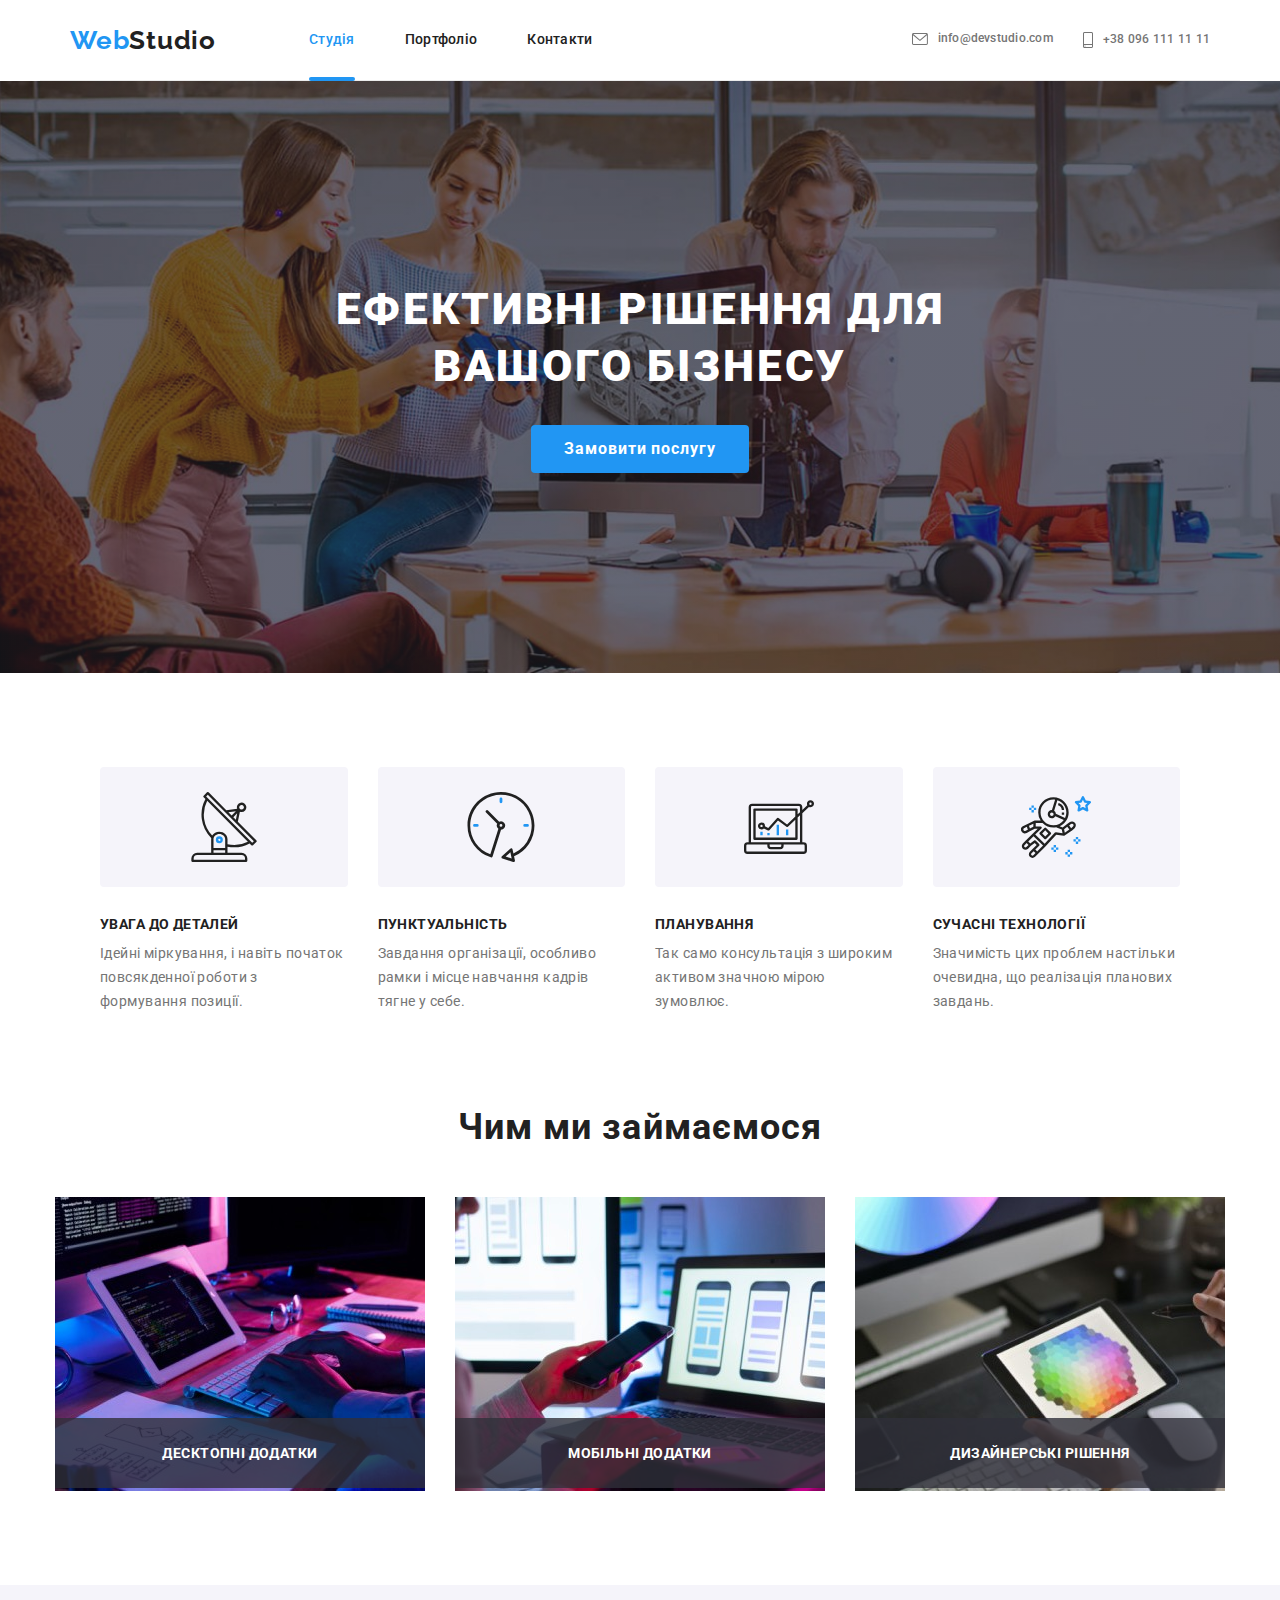
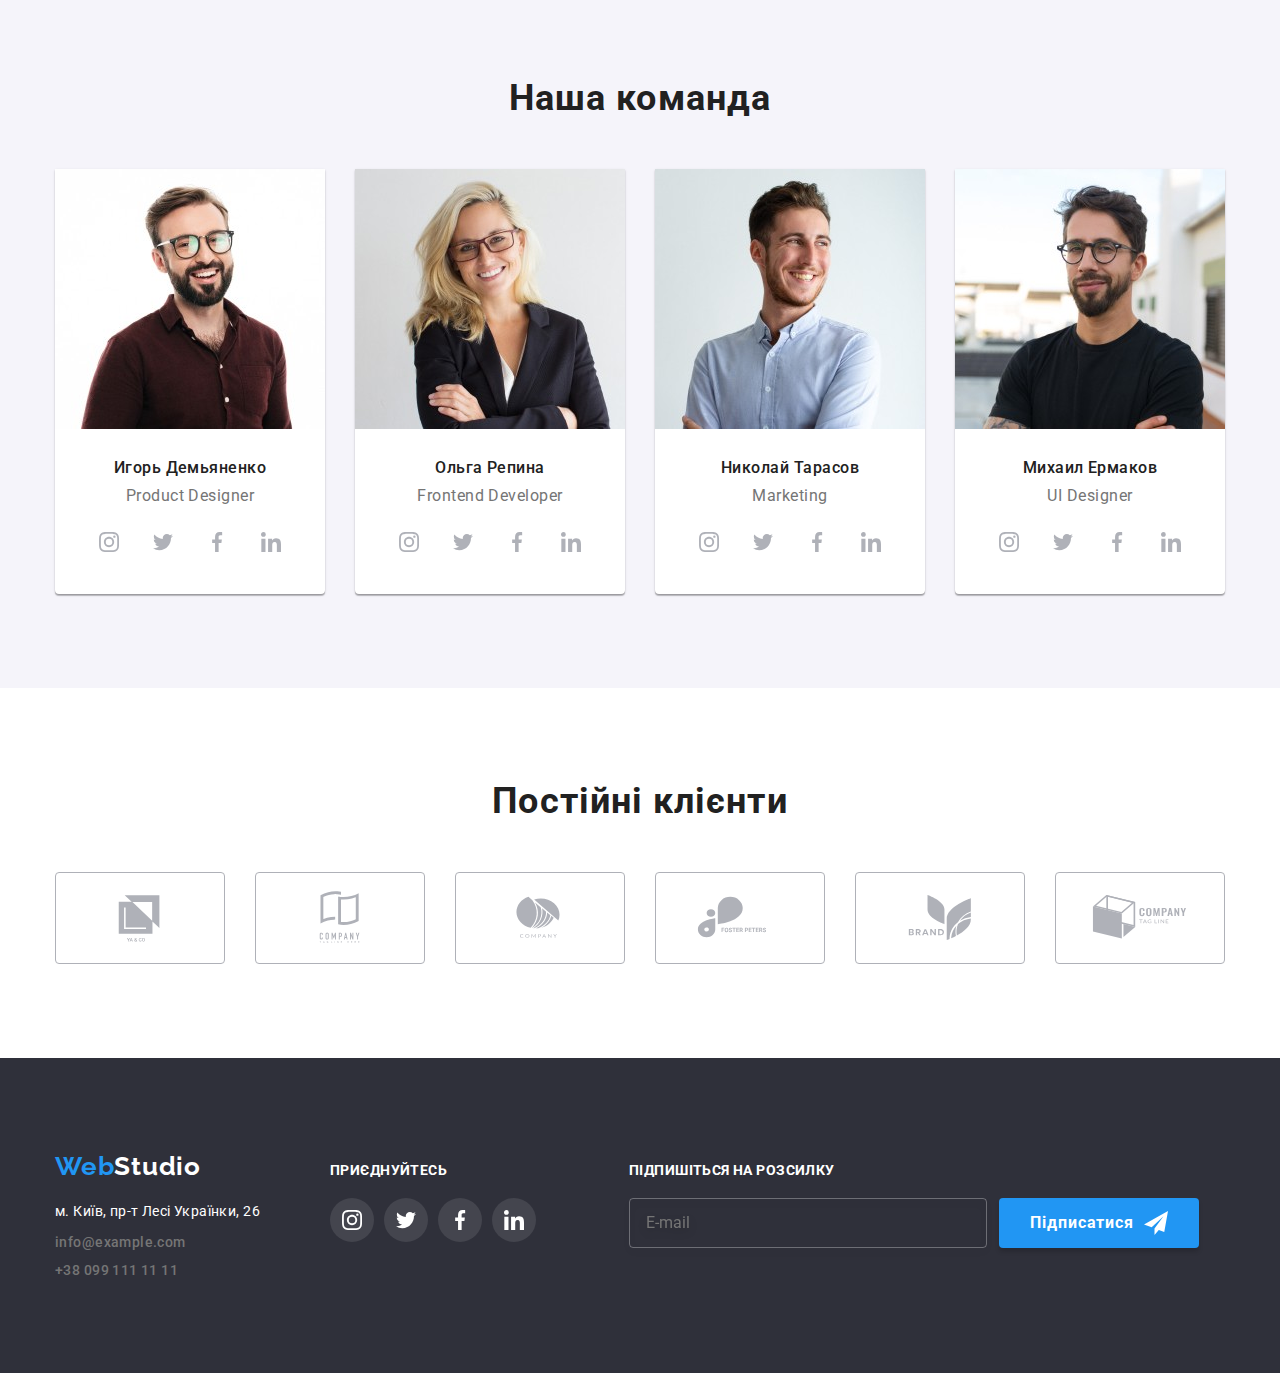
==== commit d9429f4f: "styles" ====
--- a/index.html
+++ b/index.html
@@ -465,7 +465,7 @@
       </form>
     </div>
   </div>
-  <div class="mobile-overlay__menu is-open" data-menu>
+  <div class="mobile-overlay__menu" data-menu>
     <div class="mobile-overlay__container" data-menu-close>
       <button class="mobile-overlay__btn">
         <svg class="mobile-overla__icon" width="40" height="40">
--- a/css/main.min.css
+++ b/css/main.min.css
@@ -1 +1 @@
-:root{--main-font: "Roboto", sans-serif;--secondary-font: "Raleway", sans-serif;--white-color: #fff;--main-txt-color: #212121;--accent-color: #2196f3;--grey-color: #757575;--darkblue-background-color: #2f303a;--lightdrey-background-color: #f5f4fa;--border-color: #ececec;--border-cart-color: #eeeeee;--btn-background-color: #188ce8;--animation-hover: 250ms cubic-bezier(0.4, 0, 0.2, 1)}.visually-hidden{position:absolute;white-space:nowrap;width:1px;height:1px;overflow:hidden;border:0;padding:0;clip:rect(0 0 0 0);-webkit-clip-path:inset(50%);clip-path:inset(50%);margin:-1px}@-webkit-keyframes move{0%{-webkit-transform:translatex(-600px);transform:translatex(-600px)}100%{-webkit-transform:translatex(0);transform:translatex(0)}}@keyframes move{0%{-webkit-transform:translatex(-600px);transform:translatex(-600px)}100%{-webkit-transform:translatex(0);transform:translatex(0)}}@-webkit-keyframes animateY{0%{opacity:.5;-webkit-transform:translateY(-220px);transform:translateY(-220px)}50%{opacity:.7;-webkit-transform:translateY(-5px);transform:translateY(-5px)}100%{opacity:1;-webkit-transform:translateY(0);transform:translateY(0)}}@keyframes animateY{0%{opacity:.5;-webkit-transform:translateY(-220px);transform:translateY(-220px)}50%{opacity:.7;-webkit-transform:translateY(-5px);transform:translateY(-5px)}100%{opacity:1;-webkit-transform:translateY(0);transform:translateY(0)}}@-webkit-keyframes fade-in{0%{opacity:.3;-webkit-transform:translateY(300px) scale(0.3);transform:translateY(300px) scale(0.3)}100%{opacity:1;-webkit-transform:translatey(0) scale(1);transform:translatey(0) scale(1)}}@keyframes fade-in{0%{opacity:.3;-webkit-transform:translateY(300px) scale(0.3);transform:translateY(300px) scale(0.3)}100%{opacity:1;-webkit-transform:translatey(0) scale(1);transform:translatey(0) scale(1)}}@media screen and (min-width: 320px){.portfolio,.footer,.clients,.team,.cart,.feature,.hero{padding:60px 0}}@media screen and (min-width: 768px){.portfolio,.footer,.clients,.team,.cart,.feature,.hero{padding:60px 0}}@media screen and (min-width: 1200px){.portfolio,.footer,.clients,.team,.cart,.feature,.hero{padding:94px 0}}.portfolio__container,.footer__container,.clients__container,.team__container,.cart__container,.feature__container,.hero__container,.header{margin:0 auto;padding:0 15px}@media screen and (min-width: 320px){.portfolio__container,.footer__container,.clients__container,.team__container,.cart__container,.feature__container,.hero__container,.header{width:320px}}@media screen and (min-width: 480px){.portfolio__container,.footer__container,.clients__container,.team__container,.cart__container,.feature__container,.hero__container,.header{width:480px}}@media screen and (min-width: 768px){.portfolio__container,.footer__container,.clients__container,.team__container,.cart__container,.feature__container,.hero__container,.header{width:768px}}@media screen and (min-width: 1200px){.portfolio__container,.footer__container,.clients__container,.team__container,.cart__container,.feature__container,.hero__container,.header{width:1200px}}body{font-family:var(--main-font);color:var(--main-txt-color);margin:0}.no-scroll{overflow:hidden}html{-webkit-box-sizing:border-box;box-sizing:border-box}*,*::before,*::after{-webkit-box-sizing:inherit;box-sizing:inherit;outline:1px solid red}h1,h2,h3,h4,h5,h6,p,ul{margin:0;padding:0}ul{list-style-type:none}.hero__btn{display:inline-block;padding:10px 24px;font-family:inherit;line-height:1.6;font-weight:700;font-size:16px;letter-spacing:.06em;cursor:pointer;border:1px solid rgba(0,0,0,0);border-radius:4px;background-color:var(--accent-color);color:var(--white-color);-webkit-transition:background-color var(--animation-hover),color var(--animation-hover);transition:background-color var(--animation-hover),color var(--animation-hover)}.hero__btn:hover,.hero__btn:focus{background-color:var(--btn-background-color);color:var(--white-color)}@media screen and (min-width: 1200px){.hero__btn{padding:10px 32px}}.mobile-overlay__menu{margin:0;position:fixed;top:0;left:0;width:100%;height:100%;opacity:0;z-index:100;pointer-events:none;visibility:hidden;background-color:var(--white-color);-webkit-transition:opacity var(--animation-hover),visibility var(--animation-hover);transition:opacity var(--animation-hover),visibility var(--animation-hover)}.mobile-overlay__menu.is-open{opacity:1;pointer-events:initial;visibility:visible}@media screen and (min-width: 738px){.mobile-overlay__menu{display:none}}.mobile-overlay__container{display:-webkit-box;display:-ms-flexbox;display:flex;-webkit-box-orient:vertical;-webkit-box-direction:normal;-ms-flex-direction:column;flex-direction:column;background-color:var(--white-color);height:100%;width:100%;padding:48px 40px}.mobile-overlay__menu.is-open .mobile-overlay__container{-webkit-transform:translateX(100%);transform:translateX(100%)}.mobile-overlay__menu.is-open .mobile-overlay__container{-webkit-transform:translateX(0);transform:translateX(0);-webkit-transition:-webkit-transform var(--animation-hover);transition:-webkit-transform var(--animation-hover);transition:transform var(--animation-hover);transition:transform var(--animation-hover), -webkit-transform var(--animation-hover)}@media screen and (min-width: 449px){.mobile-overlay__container{padding:48px 40px}}.mobile-overlay__btn{position:absolute;top:21px;right:25px;border:none;background-color:rgba(0,0,0,0);width:40px;height:40px;cursor:pointer;margin-left:auto;-webkit-transform:color var(--animation-hover);transform:color var(--animation-hover)}.mobile-overlay__btn:hover,.mobile-overlay__btn:focus{color:var(--accent-color)}.mobile-overla__icon{width:40px;height:40px;-webkit-transition:fill var(--animation-hover);transition:fill var(--animation-hover)}.mobile-overla__icon:hover,.mobile-overla__icon:focus{fill:var(--accent-color)}.nav-overlay__item:not(:last-child){margin-bottom:30px}.nav-overlay__link{text-decoration:none;font-weight:500;font-size:40px;line-height:1.175;letter-spacing:.02em;color:var(--main-txt-color)}.nav-overlay__link--current{color:var(--accent-color)}.overlay__bottom{margin-top:auto}.contacts-overlay__tel{text-decoration:none;font-weight:500;font-size:34px;line-height:1.1764705882;color:var(--accent-color);letter-spacing:.02em}.contacts-overlay__item:first-child{margin-bottom:32px}.contacts-overlay__item:last-child{margin-bottom:64px}.contacts-overlay__mail{text-decoration:none;font-weight:500;font-size:24px;line-height:1.1666666667;letter-spacing:.02em;color:var(--grey-color)}.reference-overlay__list{display:-webkit-box;display:-ms-flexbox;display:flex;-ms-flex-wrap:wrap;flex-wrap:wrap;gap:10px}.reference-overlay__link{text-decoration:none;font-weight:500;font-size:18px;line-height:1.2222222222;letter-spacing:.02em;color:var(--accent-color)}.reference-overlay__item:not(:last-child) .reference-overlay__link{border-right:1px solid rgba(33,33,33,.2);padding-right:10px}.button__mobile{display:-webkit-inline-box;display:-ms-inline-flexbox;display:inline-flex;-webkit-box-align:center;-ms-flex-align:center;align-items:center;-webkit-box-pack:center;-ms-flex-pack:center;justify-content:center;background-color:rgba(0,0,0,0);border:none;width:40px;height:40px;padding:0;cursor:pointer}@media screen and (min-width: 768px){.button__mobile{display:none}}.button-mobile__icon{width:40px;height:40px;fill:var(--main-txt-color)}@media screen and (min-width: 768px)and (max-width: 1200px){.footer-form__group{max-width:450px;margin:0}}@media screen and (min-width: 1200px){.footer-form__group{margin:0}}@media screen and (min-width: 320px)and (max-width: 1200px){.footer-form__group{text-align:center;-webkit-box-pack:center;-ms-flex-pack:center;justify-content:center;margin:0 auto}}.footer-form__title{font-weight:700;font-size:14px;line-height:1.1428571429;letter-spacing:.03em;text-transform:uppercase;color:var(--white-color);margin-bottom:20px}@media screen and (min-width: 1200px){.footer-form{display:-webkit-box;display:-ms-flexbox;display:flex}}.footer-form__email{width:100%;margin:0 auto;min-height:50px;padding:15px 16px;border:none;border:1px solid rgba(255,255,255,.3);-webkit-filter:drop-shadow(0px 4px 4px rgba(0, 0, 0, 0.15));filter:drop-shadow(0px 4px 4px rgba(0, 0, 0, 0.15));border-radius:4px;background-color:rgba(0,0,0,0);outline:rgba(0,0,0,0)}@media screen and (min-width: 1200px){.footer-form__email{margin:0 12px 0 0}}@media screen and (min-width: 1200px){.footer-form__email{min-width:358px}}.footer-form__btn{margin-top:20px;font-weight:700;font-size:16px;line-height:1.875;display:-webkit-inline-box;display:-ms-inline-flexbox;display:inline-flex;-webkit-box-align:center;-ms-flex-align:center;align-items:center;-webkit-box-pack:center;-ms-flex-pack:center;justify-content:center;letter-spacing:.06em;color:var(--white-color);min-width:200px;min-height:50px;padding:10px 28px;background-color:var(--accent-color);border:none;-webkit-box-shadow:0px 4px 4px rgba(0,0,0,.15);box-shadow:0px 4px 4px rgba(0,0,0,.15);border-radius:4px}@media screen and (min-width: 1200px){.footer-form__btn{margin-top:0}}.footer-form__btn-icon{margin-left:10px;width:24px;height:24px;fill:var(--white-color)}.backdrop{position:fixed;top:0;left:0;z-index:1000;display:-webkit-box;display:-ms-flexbox;display:flex;-webkit-box-align:center;-ms-flex-align:center;align-items:center;-webkit-box-pack:center;-ms-flex-pack:center;justify-content:center;width:100%;height:100%;background-color:rgba(0,0,0,.2);-webkit-transition:opacity var(--animation-hover),visibility var(--animation-hover);transition:opacity var(--animation-hover),visibility var(--animation-hover);overflow-y:scroll}.backdrop.is-hidden{opacity:0;visibility:hidden;pointer-events:none}.modal{display:block;position:absolute;padding:40px 39px 40px 41px;top:50%;left:50%;-webkit-transform:translate(-50%, -50%);transform:translate(-50%, -50%);width:320px;min-height:609px;background-color:#fff;-webkit-box-shadow:0px 1px 3px rgba(0,0,0,.12),0px 1px 1px rgba(0,0,0,.14),0px 2px 1px rgba(0,0,0,.2);box-shadow:0px 1px 3px rgba(0,0,0,.12),0px 1px 1px rgba(0,0,0,.14),0px 2px 1px rgba(0,0,0,.2);border-radius:4px;opacity:1;-webkit-transition:opacity var(--animation-hover),-webkit-transform var(--animation-hover);transition:opacity var(--animation-hover),-webkit-transform var(--animation-hover);transition:transform var(--animation-hover),opacity var(--animation-hover);transition:transform var(--animation-hover),opacity var(--animation-hover),-webkit-transform var(--animation-hover)}@media screen and (min-width: 450px){.modal{width:450px}}@media screen and (min-width: 769px){.modal{width:528px;min-height:581px}}.backdrop.is-hidden .modal{opacity:0;-webkit-transform:translate(-50%, -50%) scale(0.5);transform:translate(-50%, -50%) scale(0.5)}.modal-btn{position:absolute;top:8px;right:8px;cursor:pointer;border-radius:50%;background-color:rgba(0,0,0,0);border:1px solid rgba(0,0,0,.1);width:30px;height:30px;padding:0;display:-webkit-box;display:-ms-flexbox;display:flex;-webkit-box-align:center;-ms-flex-align:center;align-items:center;-webkit-box-pack:center;-ms-flex-pack:center;justify-content:center}.modal-btn__icon{width:18px;height:18px;-webkit-transition:fill var(--animation-hover);transition:fill var(--animation-hover)}.modal-btn__icon:hover,.modal-btn__icon:focus{fill:#2196f3}.register-form{text-align:center}.register-form__title{display:block;margin-bottom:12px;text-align:center;font-weight:700;font-size:20px;line-height:1.15;letter-spacing:.03em;color:inherit}.register-form__group{margin-bottom:20px}.register-form__wrap{display:block;position:relative}.register-form__wrap:not(:last-child){margin-bottom:10px}.register-form__label{display:block;text-align:left;margin-bottom:4px;font-weight:400;font-size:12px;line-height:1.1666666667;letter-spacing:.01em;color:var(--grey-color)}.register-form__input,.register-form__message{height:40px;width:100%;padding:15px;padding-left:42px;outline:rgba(0,0,0,0);border:1px solid rgba(33,33,33,.2);border-radius:4px;-webkit-transition:border-color var(--animation-hover);transition:border-color var(--animation-hover)}.register-form__input:hover,.register-form__input:focus,.register-form__message:hover,.register-form__message:focus{border-color:var(--accent-color)}.register-form__message{resize:none;height:120px;padding:12px 16px;-webkit-transition:border-color var(--animation-hover);transition:border-color var(--animation-hover)}.register-form__message::-webkit-input-placeholder{font-weight:400;font-size:12px;line-height:1.1666666667;letter-spacing:.01em;color:rgba(117,117,117,.5)}.register-form__message::-moz-placeholder{font-weight:400;font-size:12px;line-height:1.1666666667;letter-spacing:.01em;color:rgba(117,117,117,.5)}.register-form__message:-ms-input-placeholder{font-weight:400;font-size:12px;line-height:1.1666666667;letter-spacing:.01em;color:rgba(117,117,117,.5)}.register-form__message::-ms-input-placeholder{font-weight:400;font-size:12px;line-height:1.1666666667;letter-spacing:.01em;color:rgba(117,117,117,.5)}.register-form__message::placeholder{font-weight:400;font-size:12px;line-height:1.1666666667;letter-spacing:.01em;color:rgba(117,117,117,.5)}.register-form__icon{position:absolute;bottom:11px;left:15px;display:-webkit-box;display:-ms-flexbox;display:flex;-webkit-box-align:center;-ms-flex-align:center;align-items:center;-webkit-box-pack:center;-ms-flex-pack:center;justify-content:center;-webkit-transition:fill var(--animation-hover);transition:fill var(--animation-hover)}.register-form__input:hover+.register-form__icon,.register-form__input:focus+.register-form__icon{fill:var(--accent-color)}.register-form__agreement{margin-bottom:30px;display:-webkit-box;display:-ms-flexbox;display:flex;-webkit-box-align:center;-ms-flex-align:center;align-items:center;-webkit-box-pack:center;-ms-flex-pack:center;justify-content:center}.register-checkbox:checked+.register-checkbox__icon .register-icon__uncheck{opacity:0;-webkit-transition:opacity var(--animation-hover);transition:opacity var(--animation-hover)}.register-checkbox__icon{margin-right:8px;-webkit-transition:background-color var(--animation-hover);transition:background-color var(--animation-hover)}.register-checkbox:checked+.register-checkbox__icon{background-color:var(--accent-color)}.register-icon__check{opacity:0;fill:var(--white-color);-webkit-transition:opacity var(--animation-hover);transition:opacity var(--animation-hover)}.register-checkbox:checked+.register-checkbox__icon .register-icon__check{opacity:1}.register-checkbox:checked .register-checkbox__icon{background-color:var(--accent-color)}.register-checkbox__text{font-weight:400;font-size:14px;line-height:1.7142857143;letter-spacing:.03em;color:var(--grey-color);-webkit-user-select:none;-moz-user-select:none;-ms-user-select:none;user-select:none}.register-checkbox__link{color:#2196f3;text-underline-position:under}.register-form__btn{display:-webkit-inline-box;display:-ms-inline-flexbox;display:inline-flex;-webkit-box-align:center;-ms-flex-align:center;align-items:center;padding:10px 52px;font-weight:700;font-size:16px;line-height:1.875;letter-spacing:.06em;cursor:pointer;border:none;-webkit-box-shadow:0px 4px 4px rgba(0,0,0,.15);box-shadow:0px 4px 4px rgba(0,0,0,.15);border-radius:4px;background-color:var(--accent-color);color:var(--white-color)}.register-form__btn:hover,.register-form__btn:focus{background-color:var(--btn-background-color)}.nav{margin-left:88px}@media screen and (min-width: 1200px){.nav{margin-left:93px}}@media screen and (min-width: 768px){.nav{display:-webkit-box;display:-ms-flexbox;display:flex}}.nav__list{display:none}@media screen and (min-width: 768px){.nav__list{display:-webkit-box;display:-ms-flexbox;display:flex}}.nav__item+.nav__item{margin-left:50px}.nav__link{display:block;padding:32px 0;text-decoration:none;font-weight:500;font-size:40px;line-height:1.1;letter-spacing:.02em;-webkit-transition:color var(--animation-hover);transition:color var(--animation-hover);color:var(--main-txt-color);position:relative}.nav__link:hover,.nav__link:focus{color:var(--accent-color)}.nav__link::after{content:"";display:block;position:absolute;bottom:-1px;width:100%;background-color:var(--accent-color);border-radius:2px;height:4px;opacity:0;-webkit-transition:opacity var(--animation-hover);transition:opacity var(--animation-hover)}.nav__link:hover:after{opacity:1}@media screen and (min-width: 738px){.nav__link{font-size:14px}}.nav__link--current{color:var(--accent-color)}.nav__link.nav__link--current::after{opacity:1}.header{border-bottom:1px solid var(--border-color)}.header__container{margin:0 auto;padding:0 15px;display:-webkit-box;display:-ms-flexbox;display:flex;-webkit-box-align:center;-ms-flex-align:center;align-items:center;-webkit-box-pack:center;-ms-flex-pack:center;justify-content:center;margin-right:0}@media screen and (min-width: 320px)and (max-width: 737px){.header__container{padding:10px 0}}.header__logo{margin-right:auto;font-weight:700;text-decoration:none;font-family:var(--secondary-font);font-size:24px;line-height:1.1;letter-spacing:.03em;color:var(--accent-color)}@media screen and (min-width: 738px){.header__logo{margin:0}}@media screen and (min-width: 1200px){.header__logo{font-size:26px}}.header__logo--styles{font-style:var(--secondary-font);font-size:26px;line-height:1.1;letter-spacing:.03em;color:var(--main-txt-color)}.contacts__list{margin-left:auto}@media screen and (min-width: 320px)and (max-width: 768px){.contacts__list{display:none}}@media screen and (min-width: 1200px){.contacts__list{display:-webkit-box;display:-ms-flexbox;display:flex;margin-left:auto;gap:30px}}.contacts__list .contacts__link{-webkit-box-align:center;-ms-flex-align:center;align-items:center;display:-webkit-box;display:-ms-flexbox;display:flex;font-weight:500;font-size:12px;line-height:1.1;letter-spacing:.02em;text-decoration:none;color:var(--grey-color);-webkit-transition:color var(--animation-hover);transition:color var(--animation-hover)}@media screen and (min-width: 1200px){.contacts__list .contacts__link{padding:32px 0}}.contacts__item:not(:first-child){margin-top:10px}@media screen and (min-width: 1200px){.contacts__item:not(:first-child){margin:0}}@media screen and (min-width: 768px){.contacts__link{font-size:12px}}@media screen and (min-width: 1200px){.contacts__link{font-size:14px}}.contacts__link:hover,.contacts__link:focus{color:var(--accent-color)}.contacts__icon-envelope{width:16px;height:12px;fill:currentColor;margin-right:10px;-webkit-transition:fill var(--animation-hover);transition:fill var(--animation-hover)}.contacts__icon-smartphone{width:10px;height:16px;fill:currentColor;margin-right:10px;-webkit-transition:fill var(--animation-hover);transition:fill var(--animation-hover)}.contacts__icon-envelope:hover,.contacts__icon-smartphone:hover,.contacts__icon-envelope:focus,.contacts__icon-smartphone:focus{fill:var(--accent-color)}.hero{padding-top:118px;padding-bottom:118px;text-align:center;background-color:var(--darkblue-background-color);max-width:1600px;margin:0 auto;background-repeat:no-repeat;background-size:cover;background-position:center;background-image:-webkit-gradient(linear, left top, right top, from(rgba(47, 48, 58, 0.4)), to(rgba(47, 48, 58, 0.4))),url(../images/hero/img@1x_s.jpg);background-image:linear-gradient(to right, rgba(47, 48, 58, 0.4), rgba(47, 48, 58, 0.4)),url(../images/hero/img@1x_s.jpg)}@media screen and (min-width: 1200px){.hero{padding:200px 0 200px 0}}@media(mim-device-pixel-ratio: 2),(min-resolution: 192pi),(-webkit-min-device-pixel-ratio: 2),(min-resolution: 2dppx){.hero{background-image:-webkit-gradient(linear, left top, right top, from(rgba(47, 48, 58, 0.4)), to(rgba(47, 48, 58, 0.4))),url(../images/hero/img@2x_s.jpg);background-image:linear-gradient(to right, rgba(47, 48, 58, 0.4), rgba(47, 48, 58, 0.4)),url(../images/hero/img@2x_s.jpg)}}@media screen and (min-width: 768px){.hero{background-image:-webkit-gradient(linear, left top, right top, from(rgba(47, 48, 58, 0.4)), to(rgba(47, 48, 58, 0.4))),url(../images/hero/img@1x_m.jpg);background-image:linear-gradient(to right, rgba(47, 48, 58, 0.4), rgba(47, 48, 58, 0.4)),url(../images/hero/img@1x_m.jpg)}}@media screen and (min-width: 768px)and (mim-device-pixel-ratio: 2),screen and (min-width: 768px)and (min-resolution: 192pi),screen and (min-width: 768px)and (-webkit-min-device-pixel-ratio: 2),screen and (min-width: 768px)and (min-resolution: 2dppx){.hero{background-image:-webkit-gradient(linear, left top, right top, from(rgba(47, 48, 58, 0.4)), to(rgba(47, 48, 58, 0.4))),url(../images/hero/img@2x_m.jpg);background-image:linear-gradient(to right, rgba(47, 48, 58, 0.4), rgba(47, 48, 58, 0.4)),url(../images/hero/img@2x_m.jpg)}}@media screen and (min-width: 1200px){.hero{background-image:-webkit-gradient(linear, left top, right top, from(rgba(47, 48, 58, 0.4)), to(rgba(47, 48, 58, 0.4))),url(../images/hero/img@1x_l.jpg);background-image:linear-gradient(to right, rgba(47, 48, 58, 0.4), rgba(47, 48, 58, 0.4)),url(../images/hero/img@1x_l.jpg)}}@media screen and (min-width: 1200px)and (mim-device-pixel-ratio: 2),screen and (min-width: 1200px)and (min-resolution: 192pi),screen and (min-width: 1200px)and (-webkit-min-device-pixel-ratio: 2),screen and (min-width: 1200px)and (min-resolution: 2dppx){.hero{background-image:-webkit-gradient(linear, left top, right top, from(rgba(47, 48, 58, 0.4)), to(rgba(47, 48, 58, 0.4))),url(../images/hero/img@2x_l.jpg);background-image:linear-gradient(to right, rgba(47, 48, 58, 0.4), rgba(47, 48, 58, 0.4)),url(../images/hero/img@2x_l.jpg)}}.hero__title{margin-bottom:30px;font-weight:900;font-size:26px;line-height:1.3;letter-spacing:.06em;text-transform:uppercase;color:var(--white-color);-webkit-animation:move 1500ms linear 100ms 1 both;animation:move 1500ms linear 100ms 1 both}@media screen and (min-width: 1200px){.hero__title{font-size:44px}}.feature{margin:0 auto;padding-bottom:60px 0}.feature__list{margin:0 auto}@media screen and (min-width: 768px){.feature__list{display:-webkit-box;display:-ms-flexbox;display:flex;gap:30px}}@media screen and (min-width: 768px)and (max-width: 1200px){.feature__list{display:-webkit-box;display:-ms-flexbox;display:flex;-ms-flex-wrap:wrap;flex-wrap:wrap;gap:30px;-webkit-box-pack:center;-ms-flex-pack:center;justify-content:center}}@media screen and (min-width: 768px){.feature__item{margin-bottom:0}}@media screen and (min-width: 768px)and (max-width: 1200px){.feature__item{-ms-flex-preferred-size:calc((100% - 60px)/2);flex-basis:calc((100% - 60px)/2)}}.feature__item:not(:last-child){margin-bottom:30px}.feature-block{display:-webkit-box;display:-ms-flexbox;display:flex;height:120px;background-color:var(--lightdrey-background-color);-webkit-box-pack:center;-ms-flex-pack:center;justify-content:center;-webkit-box-align:center;-ms-flex-align:center;align-items:center;border-radius:4px;margin-bottom:30px}.feature-block__icon{margin:0;width:70px;height:70px}.feature__title{margin-bottom:10px;font-weight:700;text-transform:uppercase;font-size:14px;line-height:1.1;letter-spacing:.03em}@media screen and (min-width: 320px)and (max-width: 767px){.feature__title{text-align:center}}.feature__text{font-size:14px;line-height:1.7;letter-spacing:.03em;color:var(--grey-color)}@media screen and (min-width: 320px)and (max-width: 1199px){.cart{display:none}}.cart__title{text-align:center;margin-bottom:50px;font-weight:700;font-size:36px;line-height:1.1;letter-spacing:.03em;-webkit-animation:move 1500ms linear 100ms 1 both;animation:move 1500ms linear 100ms 1 both}.cart__list{display:-webkit-box;display:-ms-flexbox;display:flex;gap:30px}.cart__item{position:relative;-webkit-animation:fade-in 1500ms ease 100ms 1 alternate both;animation:fade-in 1500ms ease 100ms 1 alternate both}.cart__img{display:block}.cart__label{font-weight:700;font-size:14px;line-height:1.1428571429;text-align:center;letter-spacing:.03em;text-transform:uppercase;display:-webkit-box;display:-ms-flexbox;display:flex;-webkit-box-align:center;-ms-flex-align:center;align-items:center;-webkit-box-pack:center;-ms-flex-pack:center;justify-content:center;position:absolute;bottom:3px;background-color:rgba(47,48,58,.8);color:#fff;width:100%;padding:27px 107px;-webkit-animation:animateY 5000ms ease 500ms 1 alternate both;animation:animateY 5000ms ease 500ms 1 alternate both}.team{background-color:var(--lightdrey-background-color)}.team__title{text-align:center;margin-bottom:30px;font-weight:700;font-size:28px;line-height:1.1;letter-spacing:.03em;-webkit-animation:move 1500ms linear 100ms 1 both;animation:move 1500ms linear 100ms 1 both}@media screen and (min-width: 1200px){.team__title{font-size:36px;margin-bottom:50px}}.team__list{margin:0 auto;text-align:center;-webkit-box-pack:center;-ms-flex-pack:center;justify-content:center}@media screen and (min-width: 768px){.team__list{display:-webkit-box;display:-ms-flexbox;display:flex;gap:30px;-webkit-box-pack:center;-ms-flex-pack:center;justify-content:center}}@media screen and (min-width: 768px)and (max-width: 1200px){.team__list{display:-webkit-box;display:-ms-flexbox;display:flex;-ms-flex-wrap:wrap;flex-wrap:wrap;gap:30px}}.team__item{margin-bottom:30px;background-color:var(--white-color);border-radius:0px 0px 4px 4px;-webkit-box-shadow:0px 1px 3px rgba(0,0,0,.12),0px 1px 1px rgba(0,0,0,.14),0px 2px 1px rgba(0,0,0,.2);box-shadow:0px 1px 3px rgba(0,0,0,.12),0px 1px 1px rgba(0,0,0,.14),0px 2px 1px rgba(0,0,0,.2);-webkit-animation:fade-in 1500ms ease 100ms 1 alternate both;animation:fade-in 1500ms ease 100ms 1 alternate both}@media screen and (min-width: 768px)and (max-width: 1200px){.team__item{-ms-flex-preferred-size:calc((100% - 60px)/2);flex-basis:calc((100% - 60px)/2)}}.team__img{height:auto;display:block;max-width:100%;-o-object-fit:cover;object-fit:cover;-o-object-position:center;object-position:center}.team__wrapper{padding:30px 0}.team__name{margin-bottom:10px;font-weight:500;font-size:16px;line-height:1.1;letter-spacing:.03em}.team__profession{font-size:16px;line-height:1.1;letter-spacing:.03em;color:var(--grey-color);margin-bottom:16px}.social{display:-webkit-box;display:-ms-flexbox;display:flex;-webkit-box-pack:center;-ms-flex-pack:center;justify-content:center}.social__item:not(:last-child){margin-right:10px}.social__link{width:44px;height:44px;border-radius:50%;display:-webkit-box;display:-ms-flexbox;display:flex;-webkit-box-align:center;-ms-flex-align:center;align-items:center;-webkit-box-pack:center;-ms-flex-pack:center;justify-content:center;color:#afb1b8;-webkit-transition:background-color var(--animation-hover),color var(--animation-hover);transition:background-color var(--animation-hover),color var(--animation-hover)}.social__link:hover,.social__link:focus{background-color:var(--accent-color);color:var(--white-color)}.social__icon{width:20px;height:20px;fill:currentColor}.clients__title{text-align:center;margin-bottom:30px;font-weight:700;font-size:28px;line-height:1.1;letter-spacing:.03em;-webkit-animation:move 1500ms linear 100ms 1 both;animation:move 1500ms linear 100ms 1 both}@media screen and (min-width: 1200px){.clients__title{font-size:36px;margin-bottom:50px}}.clients__list{display:-webkit-box;display:-ms-flexbox;display:flex;-ms-flex-wrap:wrap;flex-wrap:wrap;gap:30px;-webkit-box-align:center;-ms-flex-align:center;align-items:center;-webkit-box-pack:center;-ms-flex-pack:center;justify-content:center}@media screen and (min-width: 1200px){.clients__list{display:-webkit-box;display:-ms-flexbox;display:flex;gap:30px}}@media screen and (min-width: 450px)and (max-width: 1200px){.clients__list{display:-webkit-box;display:-ms-flexbox;display:flex;-ms-flex-wrap:wrap;flex-wrap:wrap;gap:30px}}.clients__item{border-radius:4px;-webkit-animation:fade-in 1500ms ease 100ms 1 alternate both;animation:fade-in 1500ms ease 100ms 1 alternate both}@media screen and (min-width: 450px)and (max-width: 768px){.clients__item{-ms-flex-preferred-size:calc((100% - 60px)/2);flex-basis:calc((100% - 60px)/2)}}@media screen and (min-width: 450px)and (max-width: 1200px){.clients__item{-ms-flex-preferred-size:calc((100% - 60px)/3);flex-basis:calc((100% - 60px)/3)}}.clients__logo{border:1px solid #afb1b8;border-radius:4px;display:-webkit-box;display:-ms-flexbox;display:flex;-webkit-box-align:center;-ms-flex-align:center;align-items:center;-webkit-box-pack:center;-ms-flex-pack:center;justify-content:center;width:210px;height:92px;-webkit-transform:translatex(0);transform:translatex(0);-webkit-transition-property:-webkit-transform;transition-property:-webkit-transform;transition-property:transform;transition-property:transform, -webkit-transform;-webkit-transition-duration:2000ms;transition-duration:2000ms;-webkit-transition:border-color var(--animation-hover),fill var(--animation-hover);transition:border-color var(--animation-hover),fill var(--animation-hover)}@media screen and (min-width: 768px){.clients__logo{width:226px}}@media screen and (min-width: 1200px){.clients__logo{width:170px}}.clients__logo:hover,.clients__logo:focus{border-color:var(--accent-color)}.clients__icon{width:106px;height:60px;fill:#afb1b8;-webkit-transition:fill var(--animation-hover);transition:fill var(--animation-hover)}.clients__logo:hover .clients__icon,.clients__logo:focus .clients__icon{fill:var(--accent-color)}.footer{background-color:var(--darkblue-background-color)}.footer__container{-webkit-box-align:baseline;-ms-flex-align:baseline;align-items:baseline}@media screen and (min-width: 1200px){.footer__container{display:-webkit-box;display:-ms-flexbox;display:flex}}.footer__group{text-align:center;-webkit-box-pack:center;-ms-flex-pack:center;justify-content:center;margin-bottom:60px}@media screen and (min-width: 1200px){.footer__group{margin-right:70px;margin-bottom:0}}.footer__tablet{margin-bottom:72px}@media screen and (min-width: 768px){.footer__tablet{display:-webkit-box;display:-ms-flexbox;display:flex}}@media screen and (min-width: 768px)and (max-width: 1200px){.footer__tablet{margin-left:76px;margin-right:101px;margin-bottom:60px}}@media screen and (min-width: 1200px){.footer__tablet{margin-bottom:0}}@media screen and (min-width: 450px)and (max-width: 768px){.footer__tablet{text-align:center}}.footer__logo{font-weight:700;text-decoration:none;font-family:var(--secondary-font);font-size:26px;line-height:1.1;letter-spacing:.03em;color:var(--accent-color)}.footer__logo--styles{color:var(--white-color)}.footer__address{margin-top:20px;font-style:normal;font-size:14px;line-height:1.7;letter-spacing:.03em;color:var(--white-color)}.footer-contacts__list{margin-left:auto}.footer-contacts__item{margin-top:9px}.footer-contacts__link{font-weight:500;font-size:14px;line-height:1.1;letter-spacing:.03em;text-decoration:none;color:var(--grey-color);-webkit-transition:color var(--animation-hover);transition:color var(--animation-hover)}.footer-contacts__link:hover,.footer-contacts__link:focus{color:var(--accent-color)}@media screen and (min-width: 768px)and (max-width: 1200px){.footer__socials-group{margin-left:auto;padding-top:5px}}@media screen and (min-width: 1200px){.footer__socials-group{margin-right:93px;padding-top:12px}}.footer__socials-title{text-align:center;-webkit-box-pack:center;-ms-flex-pack:center;justify-content:center;font-weight:700;font-size:14px;line-height:1.1428571429;letter-spacing:.03em;padding:0;margin-bottom:20px;text-transform:uppercase;color:var(--white-color)}.footer-socials__list{display:-webkit-box;display:-ms-flexbox;display:flex;gap:10px;-webkit-box-align:center;-ms-flex-align:center;align-items:center;-webkit-box-pack:center;-ms-flex-pack:center;justify-content:center;display:flex}.footer-socials__item{display:-webkit-box;display:-ms-flexbox;display:flex}@media screen and (min-width: 450px)and (max-width: 1200px){.footer-socials__item:not(:last-child){margin-right:10px}}.footer-social__link{width:44px;height:44px;border-radius:50%;display:-webkit-box;display:-ms-flexbox;display:flex;-webkit-box-align:center;-ms-flex-align:center;align-items:center;-webkit-box-pack:center;-ms-flex-pack:center;justify-content:center;color:#fff;background-color:rgba(255,255,255,.1);-webkit-transition:background-color var(--animation-hover),color var(--animation-hover);transition:background-color var(--animation-hover),color var(--animation-hover)}.footer-social__link:hover,.footer-social__link:focus{background-color:var(--accent-color);color:var(--white-color)}.footer-social__icon{width:20px;height:20px;fill:currentColor}.portfolio-btn__list{display:-webkit-box;display:-ms-flexbox;display:flex;-webkit-box-align:center;-ms-flex-align:center;align-items:center;-webkit-box-pack:center;-ms-flex-pack:center;justify-content:center;margin-bottom:40px;gap:8px;-ms-flex-wrap:wrap;flex-wrap:wrap}@media screen and (max-width: 638px){.portfolio-btn__list{max-width:330px;-webkit-box-pack:start;-ms-flex-pack:start;justify-content:flex-start;row-gap:15px}}@media screen and (min-width: 638px){.portfolio-btn__list{margin-bottom:30px}}@media screen and (min-width: 1200px){.portfolio-btn__list{margin-bottom:50px}}.portfolio-btn{display:inline-block;padding:6px 22px;font-weight:500;font-family:inherit;font-size:16px;line-height:1.6;letter-spacing:.03em;color:var(--main-txt-color);background-color:var(--lightdrey-background-color);border:1px solid rgba(0,0,0,0);cursor:pointer;border-radius:4px;-webkit-animation:move 1500ms linear 100ms 1 both;animation:move 1500ms linear 100ms 1 both;-webkit-transition:background-color var(--animation-hover),color var(--animation-hover),-webkit-box-shadow var(--animation-hover);transition:background-color var(--animation-hover),color var(--animation-hover),-webkit-box-shadow var(--animation-hover);transition:background-color var(--animation-hover),color var(--animation-hover),box-shadow var(--animation-hover);transition:background-color var(--animation-hover),color var(--animation-hover),box-shadow var(--animation-hover),-webkit-box-shadow var(--animation-hover)}.portfolio-btn:hover,.portfolio-btn:focus{-webkit-box-shadow:0px 3px 1px rgba(0,0,0,.1),0px 1px 2px rgba(0,0,0,.08),0px 2px 2px rgba(0,0,0,.12);box-shadow:0px 3px 1px rgba(0,0,0,.1),0px 1px 2px rgba(0,0,0,.08),0px 2px 2px rgba(0,0,0,.12);background-color:var(--accent-color);color:var(--white-color)}.portfolio-btn.portfolio-btn--current{background-color:var(--accent-color);color:var(--white-color)}.portfolio__group{margin:0 auto}@media screen and (min-width: 768px){.portfolio__group{gap:30px;display:-webkit-box;display:-ms-flexbox;display:flex;-ms-flex-wrap:wrap;flex-wrap:wrap}}.portfolio__bg{-webkit-animation:fade-in 1500ms ease 100ms 1 alternate both;animation:fade-in 1500ms ease 100ms 1 alternate both;-webkit-transition:opacity var(--animation-hover),-webkit-box-shadow var(--animation-hover),-webkit-transform var(--animation-hover);transition:opacity var(--animation-hover),-webkit-box-shadow var(--animation-hover),-webkit-transform var(--animation-hover);transition:box-shadow var(--animation-hover),opacity var(--animation-hover),transform var(--animation-hover);transition:box-shadow var(--animation-hover),opacity var(--animation-hover),transform var(--animation-hover),-webkit-box-shadow var(--animation-hover),-webkit-transform var(--animation-hover)}@media screen and (max-width: 768px){.portfolio__bg{margin-bottom:30px}}@media screen and (min-width: 768px)and (max-width: 1200px){.portfolio__bg{-ms-flex-preferred-size:calc((100% - 60px)/2);flex-basis:calc((100% - 60px)/2)}}@media screen and (min-width: 769px){.portfolio__bg{-ms-flex-preferred-size:calc((100% - 60px)/3);flex-basis:calc((100% - 60px)/3)}}.portfolio__bg:hover{-webkit-box-shadow:0px 1px 1px rgba(0,0,0,.12),0px 4px 4px rgba(0,0,0,.06),1px 4px 6px rgba(0,0,0,.16);box-shadow:0px 1px 1px rgba(0,0,0,.12),0px 4px 4px rgba(0,0,0,.06),1px 4px 6px rgba(0,0,0,.16)}.overlay{max-width:450px;position:relative;overflow:hidden;-webkit-transition:opacity var(--animation-hover),-webkit-transform var(--animation-hover);transition:opacity var(--animation-hover),-webkit-transform var(--animation-hover);transition:transform var(--animation-hover),opacity var(--animation-hover);transition:transform var(--animation-hover),opacity var(--animation-hover),-webkit-transform var(--animation-hover)}.overlay__img{display:block;height:auto;display:block;max-width:100%;-o-object-fit:cover;object-fit:cover;-o-object-position:center;object-position:center}.overlay__text{width:100%;height:100%;display:-webkit-box;display:-ms-flexbox;display:flex;-webkit-box-align:center;-ms-flex-align:center;align-items:center;-webkit-box-pack:center;-ms-flex-pack:center;justify-content:center;padding:63px 24px;font-weight:400;font-size:18px;line-height:1.5555555556;letter-spacing:.03em;background-color:rgba(33,150,243,.9);-webkit-user-select:none;-moz-user-select:none;-ms-user-select:none;user-select:none;color:#fff;top:0;left:0;position:absolute;-webkit-transform:translateY(100%);transform:translateY(100%);opacity:0;-webkit-transition:opacity var(--animation-hover),-webkit-transform var(--animation-hover);transition:opacity var(--animation-hover),-webkit-transform var(--animation-hover);transition:opacity var(--animation-hover),transform var(--animation-hover);transition:opacity var(--animation-hover),transform var(--animation-hover),-webkit-transform var(--animation-hover)}.portfolio__bg:hover .overlay .overlay__text{-webkit-transform:translateY(0);transform:translateY(0);opacity:1}.portfolio__wrapper{padding:20px 24px;border:1px solid var(--border-cart-color);border-top:none}.portfolio__title{margin-bottom:4px;font-weight:700;line-height:2;letter-spacing:.03em;font-size:18px}.portfolio__subtitle{line-height:2.2;font-size:16px;letter-spacing:.03em;color:var(--grey-color)}/*# sourceMappingURL=main.min.css.map */+:root{--main-font: "Roboto", sans-serif;--secondary-font: "Raleway", sans-serif;--white-color: #fff;--main-txt-color: #212121;--accent-color: #2196f3;--grey-color: #757575;--darkblue-background-color: #2f303a;--lightdrey-background-color: #f5f4fa;--border-color: #ececec;--border-cart-color: #eeeeee;--btn-background-color: #188ce8;--animation-hover: 250ms cubic-bezier(0.4, 0, 0.2, 1)}.visually-hidden{position:absolute;white-space:nowrap;width:1px;height:1px;overflow:hidden;border:0;padding:0;clip:rect(0 0 0 0);-webkit-clip-path:inset(50%);clip-path:inset(50%);margin:-1px}@-webkit-keyframes move{0%{-webkit-transform:translatex(-600px);transform:translatex(-600px)}100%{-webkit-transform:translatex(0);transform:translatex(0)}}@keyframes move{0%{-webkit-transform:translatex(-600px);transform:translatex(-600px)}100%{-webkit-transform:translatex(0);transform:translatex(0)}}@-webkit-keyframes animateY{0%{opacity:.5;-webkit-transform:translateY(-220px);transform:translateY(-220px)}50%{opacity:.7;-webkit-transform:translateY(-5px);transform:translateY(-5px)}100%{opacity:1;-webkit-transform:translateY(0);transform:translateY(0)}}@keyframes animateY{0%{opacity:.5;-webkit-transform:translateY(-220px);transform:translateY(-220px)}50%{opacity:.7;-webkit-transform:translateY(-5px);transform:translateY(-5px)}100%{opacity:1;-webkit-transform:translateY(0);transform:translateY(0)}}@-webkit-keyframes fade-in{0%{opacity:.3;-webkit-transform:translateY(300px) scale(0.3);transform:translateY(300px) scale(0.3)}100%{opacity:1;-webkit-transform:translatey(0) scale(1);transform:translatey(0) scale(1)}}@keyframes fade-in{0%{opacity:.3;-webkit-transform:translateY(300px) scale(0.3);transform:translateY(300px) scale(0.3)}100%{opacity:1;-webkit-transform:translatey(0) scale(1);transform:translatey(0) scale(1)}}@media screen and (min-width: 320px){.portfolio,.footer,.clients,.team,.cart,.feature,.hero{padding:60px 0}}@media screen and (min-width: 768px){.portfolio,.footer,.clients,.team,.cart,.feature,.hero{padding:60px 0}}@media screen and (min-width: 1200px){.portfolio,.footer,.clients,.team,.cart,.feature,.hero{padding:94px 0}}.portfolio__container,.footer__container,.clients__container,.team__container,.cart__container,.hero__container,.header{margin:0 auto;padding:0 15px}@media screen and (min-width: 320px){.portfolio__container,.footer__container,.clients__container,.team__container,.cart__container,.hero__container,.header{width:320px}}@media screen and (min-width: 480px){.portfolio__container,.footer__container,.clients__container,.team__container,.cart__container,.hero__container,.header{width:480px}}@media screen and (min-width: 768px){.portfolio__container,.footer__container,.clients__container,.team__container,.cart__container,.hero__container,.header{width:768px}}@media screen and (min-width: 1200px){.portfolio__container,.footer__container,.clients__container,.team__container,.cart__container,.hero__container,.header{width:1200px}}body{font-family:var(--main-font);color:var(--main-txt-color);margin:0}.no-scroll{overflow:hidden}html{-webkit-box-sizing:border-box;box-sizing:border-box}*,*::before,*::after{-webkit-box-sizing:inherit;box-sizing:inherit}h1,h2,h3,h4,h5,h6,p,ul{margin:0;padding:0}ul{list-style-type:none}.hero__btn{display:inline-block;padding:10px 24px;font-family:inherit;line-height:1.6;font-weight:700;font-size:16px;letter-spacing:.06em;cursor:pointer;border:1px solid rgba(0,0,0,0);border-radius:4px;background-color:var(--accent-color);color:var(--white-color);-webkit-transition:background-color var(--animation-hover),color var(--animation-hover);transition:background-color var(--animation-hover),color var(--animation-hover)}.hero__btn:hover,.hero__btn:focus{background-color:var(--btn-background-color);color:var(--white-color)}@media screen and (min-width: 1199px){.hero__btn{padding:10px 32px}}.mobile-overlay__menu{margin:0;position:fixed;top:0;left:0;width:100%;height:100%;opacity:0;z-index:100;pointer-events:none;visibility:hidden;background-color:var(--white-color);-webkit-transition:opacity var(--animation-hover),visibility var(--animation-hover);transition:opacity var(--animation-hover),visibility var(--animation-hover)}.mobile-overlay__menu.is-open{opacity:1;pointer-events:initial;visibility:visible}@media screen and (min-width: 767px){.mobile-overlay__menu{display:none}}.mobile-overlay__container{display:-webkit-box;display:-ms-flexbox;display:flex;-webkit-box-orient:vertical;-webkit-box-direction:normal;-ms-flex-direction:column;flex-direction:column;background-color:var(--white-color);height:100%;width:100%;padding:48px 40px}.mobile-overlay__menu.is-open .mobile-overlay__container{-webkit-transform:translateX(100%);transform:translateX(100%)}.mobile-overlay__menu.is-open .mobile-overlay__container{-webkit-transform:translateX(0);transform:translateX(0);-webkit-transition:-webkit-transform var(--animation-hover);transition:-webkit-transform var(--animation-hover);transition:transform var(--animation-hover);transition:transform var(--animation-hover), -webkit-transform var(--animation-hover)}@media screen and (min-width: 479px){.mobile-overlay__container{padding:48px 40px}}.mobile-overlay__btn{position:absolute;top:21px;right:25px;border:none;background-color:rgba(0,0,0,0);width:40px;height:40px;cursor:pointer;margin-left:auto;-webkit-transform:color var(--animation-hover);transform:color var(--animation-hover)}.mobile-overlay__btn:hover,.mobile-overlay__btn:focus{color:var(--accent-color)}.mobile-overla__icon{width:40px;height:40px;-webkit-transition:fill var(--animation-hover);transition:fill var(--animation-hover)}.mobile-overla__icon:hover,.mobile-overla__icon:focus{fill:var(--accent-color)}.nav-overlay__item:not(:last-child){margin-bottom:30px}.nav-overlay__link{text-decoration:none;font-weight:500;font-size:40px;line-height:1.175;letter-spacing:.02em;color:var(--main-txt-color)}.nav-overlay__link--current{color:var(--accent-color)}.overlay__bottom{margin-top:auto}.contacts-overlay__tel{text-decoration:none;font-weight:500;font-size:34px;line-height:1.1764705882;color:var(--accent-color);letter-spacing:.02em}.contacts-overlay__item:first-child{margin-bottom:32px}.contacts-overlay__item:last-child{margin-bottom:64px}.contacts-overlay__mail{text-decoration:none;font-weight:500;font-size:24px;line-height:1.1666666667;letter-spacing:.02em;color:var(--grey-color)}.reference-overlay__list{display:-webkit-box;display:-ms-flexbox;display:flex;-ms-flex-wrap:wrap;flex-wrap:wrap;gap:10px}.reference-overlay__link{text-decoration:none;font-weight:500;font-size:18px;line-height:1.2222222222;letter-spacing:.02em;color:var(--accent-color)}.reference-overlay__item:not(:last-child) .reference-overlay__link{border-right:1px solid rgba(33,33,33,.2);padding-right:10px}.button__mobile{display:-webkit-inline-box;display:-ms-inline-flexbox;display:inline-flex;-webkit-box-align:center;-ms-flex-align:center;align-items:center;-webkit-box-pack:center;-ms-flex-pack:center;justify-content:center;background-color:rgba(0,0,0,0);border:none;width:40px;height:40px;padding:0;cursor:pointer}@media screen and (min-width: 767px){.button__mobile{display:none}}.button-mobile__icon{width:40px;height:40px;fill:var(--main-txt-color)}.footer-form__group{text-align:center;margin:0 auto}@media screen and (min-width: 1199px){.footer-form__group{margin:0}}.footer-form__title{font-weight:700;font-size:14px;line-height:1.1428571429;letter-spacing:.03em;text-transform:uppercase;color:var(--white-color);margin-bottom:20px}@media screen and (min-width: 1200px){.footer-form__title{text-align:left}}@media screen and (min-width: 1199px){.footer-form{display:-webkit-box;display:-ms-flexbox;display:flex}}.footer-form__email{max-width:450px;width:100%;margin:0 auto;min-height:50px;padding:15px 16px;border:none;border:1px solid rgba(255,255,255,.3);-webkit-filter:drop-shadow(0px 4px 4px rgba(0, 0, 0, 0.15));filter:drop-shadow(0px 4px 4px rgba(0, 0, 0, 0.15));border-radius:4px;background-color:rgba(0,0,0,0);outline:rgba(0,0,0,0)}@media screen and (min-width: 1199px){.footer-form__email{margin:0 12px 0 0}}@media screen and (min-width: 1199px){.footer-form__email{min-width:358px}}.footer-form__btn{margin-top:20px;font-weight:700;font-size:16px;line-height:1.875;display:-webkit-inline-box;display:-ms-inline-flexbox;display:inline-flex;-webkit-box-align:center;-ms-flex-align:center;align-items:center;-webkit-box-pack:center;-ms-flex-pack:center;justify-content:center;letter-spacing:.06em;color:var(--white-color);min-width:200px;min-height:50px;padding:10px 28px;background-color:var(--accent-color);border:none;-webkit-box-shadow:0px 4px 4px rgba(0,0,0,.15);box-shadow:0px 4px 4px rgba(0,0,0,.15);border-radius:4px}@media screen and (min-width: 1199px){.footer-form__btn{margin-top:0}}.footer-form__btn-icon{margin-left:10px;width:24px;height:24px;fill:var(--white-color)}.backdrop{position:fixed;top:0;left:0;z-index:1000;display:-webkit-box;display:-ms-flexbox;display:flex;-webkit-box-align:center;-ms-flex-align:center;align-items:center;-webkit-box-pack:center;-ms-flex-pack:center;justify-content:center;width:100%;height:100%;background-color:rgba(0,0,0,.2);-webkit-transition:opacity var(--animation-hover),visibility var(--animation-hover);transition:opacity var(--animation-hover),visibility var(--animation-hover);overflow-y:scroll}.backdrop.is-hidden{opacity:0;visibility:hidden;pointer-events:none}.modal{display:block;position:absolute;padding:40px 39px 40px 41px;top:50%;left:50%;-webkit-transform:translate(-50%, -50%);transform:translate(-50%, -50%);width:320px;min-height:609px;background-color:#fff;-webkit-box-shadow:0px 1px 3px rgba(0,0,0,.12),0px 1px 1px rgba(0,0,0,.14),0px 2px 1px rgba(0,0,0,.2);box-shadow:0px 1px 3px rgba(0,0,0,.12),0px 1px 1px rgba(0,0,0,.14),0px 2px 1px rgba(0,0,0,.2);border-radius:4px;opacity:1;-webkit-transition:opacity var(--animation-hover),-webkit-transform var(--animation-hover);transition:opacity var(--animation-hover),-webkit-transform var(--animation-hover);transition:transform var(--animation-hover),opacity var(--animation-hover);transition:transform var(--animation-hover),opacity var(--animation-hover),-webkit-transform var(--animation-hover)}@media screen and (min-width: 479px){.modal{width:450px}}@media screen and (min-width: 767px){.modal{width:528px;min-height:581px}}.backdrop.is-hidden .modal{opacity:0;-webkit-transform:translate(-50%, -50%) scale(0.5);transform:translate(-50%, -50%) scale(0.5)}.modal-btn{position:absolute;top:8px;right:8px;cursor:pointer;border-radius:50%;background-color:rgba(0,0,0,0);border:1px solid rgba(0,0,0,.1);width:30px;height:30px;padding:0;display:-webkit-box;display:-ms-flexbox;display:flex;-webkit-box-align:center;-ms-flex-align:center;align-items:center;-webkit-box-pack:center;-ms-flex-pack:center;justify-content:center}.modal-btn__icon{width:18px;height:18px;-webkit-transition:fill var(--animation-hover);transition:fill var(--animation-hover)}.modal-btn__icon:hover,.modal-btn__icon:focus{fill:#2196f3}.register-form{text-align:center}.register-form__title{display:block;margin-bottom:12px;text-align:center;font-weight:700;font-size:20px;line-height:1.15;letter-spacing:.03em;color:inherit}.register-form__group{margin-bottom:20px}.register-form__wrap{display:block;position:relative}.register-form__wrap:not(:last-child){margin-bottom:10px}.register-form__label{display:block;text-align:left;margin-bottom:4px;font-weight:400;font-size:12px;line-height:1.1666666667;letter-spacing:.01em;color:var(--grey-color)}.register-form__input,.register-form__message{height:40px;width:100%;padding:15px;padding-left:42px;outline:rgba(0,0,0,0);border:1px solid rgba(33,33,33,.2);border-radius:4px;-webkit-transition:border-color var(--animation-hover);transition:border-color var(--animation-hover)}.register-form__input:hover,.register-form__input:focus,.register-form__message:hover,.register-form__message:focus{border-color:var(--accent-color)}.register-form__message{resize:none;height:120px;padding:12px 16px;-webkit-transition:border-color var(--animation-hover);transition:border-color var(--animation-hover)}.register-form__message::-webkit-input-placeholder{font-weight:400;font-size:12px;line-height:1.1666666667;letter-spacing:.01em;color:rgba(117,117,117,.5)}.register-form__message::-moz-placeholder{font-weight:400;font-size:12px;line-height:1.1666666667;letter-spacing:.01em;color:rgba(117,117,117,.5)}.register-form__message:-ms-input-placeholder{font-weight:400;font-size:12px;line-height:1.1666666667;letter-spacing:.01em;color:rgba(117,117,117,.5)}.register-form__message::-ms-input-placeholder{font-weight:400;font-size:12px;line-height:1.1666666667;letter-spacing:.01em;color:rgba(117,117,117,.5)}.register-form__message::placeholder{font-weight:400;font-size:12px;line-height:1.1666666667;letter-spacing:.01em;color:rgba(117,117,117,.5)}.register-form__icon{position:absolute;bottom:11px;left:15px;display:-webkit-box;display:-ms-flexbox;display:flex;-webkit-box-align:center;-ms-flex-align:center;align-items:center;-webkit-box-pack:center;-ms-flex-pack:center;justify-content:center;-webkit-transition:fill var(--animation-hover);transition:fill var(--animation-hover)}.register-form__input:hover+.register-form__icon,.register-form__input:focus+.register-form__icon{fill:var(--accent-color)}.register-form__agreement{margin-bottom:30px;display:-webkit-box;display:-ms-flexbox;display:flex;-webkit-box-align:center;-ms-flex-align:center;align-items:center;-webkit-box-pack:center;-ms-flex-pack:center;justify-content:center}.register-checkbox:checked+.register-checkbox__icon .register-icon__uncheck{opacity:0;-webkit-transition:opacity var(--animation-hover);transition:opacity var(--animation-hover)}.register-checkbox__icon{margin-right:8px;-webkit-transition:background-color var(--animation-hover);transition:background-color var(--animation-hover)}.register-checkbox:checked+.register-checkbox__icon{background-color:var(--accent-color)}.register-icon__check{opacity:0;fill:var(--white-color);-webkit-transition:opacity var(--animation-hover);transition:opacity var(--animation-hover)}.register-checkbox:checked+.register-checkbox__icon .register-icon__check{opacity:1}.register-checkbox:checked .register-checkbox__icon{background-color:var(--accent-color)}.register-checkbox__text{font-weight:400;font-size:14px;line-height:1.7142857143;letter-spacing:.03em;color:var(--grey-color);-webkit-user-select:none;-moz-user-select:none;-ms-user-select:none;user-select:none}.register-checkbox__link{color:#2196f3;text-underline-position:under}.register-form__btn{display:-webkit-inline-box;display:-ms-inline-flexbox;display:inline-flex;-webkit-box-align:center;-ms-flex-align:center;align-items:center;padding:10px 52px;font-weight:700;font-size:16px;line-height:1.875;letter-spacing:.06em;cursor:pointer;border:none;-webkit-box-shadow:0px 4px 4px rgba(0,0,0,.15);box-shadow:0px 4px 4px rgba(0,0,0,.15);border-radius:4px;background-color:var(--accent-color);color:var(--white-color)}.register-form__btn:hover,.register-form__btn:focus{background-color:var(--btn-background-color)}.nav{margin-left:88px}@media screen and (min-width: 1199px){.nav{margin-left:93px}}@media screen and (min-width: 767px){.nav{display:-webkit-box;display:-ms-flexbox;display:flex}}.nav__list{display:none}@media screen and (min-width: 767px){.nav__list{display:-webkit-box;display:-ms-flexbox;display:flex}}.nav__item+.nav__item{margin-left:50px}.nav__link{display:block;padding:32px 0;text-decoration:none;font-weight:500;font-size:40px;line-height:1.1;letter-spacing:.02em;-webkit-transition:color var(--animation-hover);transition:color var(--animation-hover);color:var(--main-txt-color);position:relative}.nav__link:hover,.nav__link:focus{color:var(--accent-color)}.nav__link::after{content:"";display:block;position:absolute;bottom:-1px;width:100%;background-color:var(--accent-color);border-radius:2px;height:4px;opacity:0;-webkit-transition:opacity var(--animation-hover);transition:opacity var(--animation-hover)}.nav__link:hover:after{opacity:1}@media screen and (min-width: 767px){.nav__link{font-size:14px}}.nav__link--current{color:var(--accent-color)}.nav__link.nav__link--current::after{opacity:1}.header{border-bottom:1px solid var(--border-color)}.header__container{margin:0 auto;padding:0 15px;display:-webkit-box;display:-ms-flexbox;display:flex;-webkit-box-align:center;-ms-flex-align:center;align-items:center;-webkit-box-pack:center;-ms-flex-pack:center;justify-content:center;margin-right:0}@media screen and (min-width: 320px)and (max-width: 737px){.header__container{padding:10px 0}}.header__logo{margin-right:auto;font-weight:700;text-decoration:none;font-family:var(--secondary-font);font-size:24px;line-height:1.1;letter-spacing:.03em;color:var(--accent-color)}@media screen and (min-width: 767px){.header__logo{margin:0}}@media screen and (min-width: 1199px){.header__logo{font-size:26px}}.header__logo--styles{font-style:var(--secondary-font);font-size:26px;line-height:1.1;letter-spacing:.03em;color:var(--main-txt-color)}.contacts__list{margin-left:auto}@media screen and (min-width: 320px)and (max-width: 767px){.contacts__list{display:none}}@media screen and (min-width: 1200px){.contacts__list{display:-webkit-box;display:-ms-flexbox;display:flex;margin-left:auto;gap:30px}}.contacts__list .contacts__link{-webkit-box-align:center;-ms-flex-align:center;align-items:center;display:-webkit-box;display:-ms-flexbox;display:flex;font-weight:500;font-size:12px;line-height:1.1;letter-spacing:.02em;text-decoration:none;color:var(--grey-color);-webkit-transition:color var(--animation-hover);transition:color var(--animation-hover)}@media screen and (min-width: 1200px){.contacts__list .contacts__link{padding:32px 0}}.contacts__item:not(:first-child){margin-top:10px}@media screen and (min-width: 1199px){.contacts__item:not(:first-child){margin:0}}@media screen and (min-width: 767px){.contacts__link{font-size:12px}}@media screen and (min-width: 1199px){.contacts__link{font-size:14px}}.contacts__link:hover,.contacts__link:focus{color:var(--accent-color)}.contacts__icon-envelope{width:16px;height:12px;fill:currentColor;margin-right:10px;-webkit-transition:fill var(--animation-hover);transition:fill var(--animation-hover)}.contacts__icon-smartphone{width:10px;height:16px;fill:currentColor;margin-right:10px;-webkit-transition:fill var(--animation-hover);transition:fill var(--animation-hover)}.contacts__icon-envelope:hover,.contacts__icon-smartphone:hover,.contacts__icon-envelope:focus,.contacts__icon-smartphone:focus{fill:var(--accent-color)}.hero{padding-top:118px;padding-bottom:118px;text-align:center;background-color:var(--darkblue-background-color);max-width:1600px;margin:0 auto;background-repeat:no-repeat;background-size:cover;background-position:center;background-image:-webkit-gradient(linear, left top, right top, from(rgba(47, 48, 58, 0.4)), to(rgba(47, 48, 58, 0.4))),url(../images/hero/img@1x-s.jpg);background-image:linear-gradient(to right, rgba(47, 48, 58, 0.4), rgba(47, 48, 58, 0.4)),url(../images/hero/img@1x-s.jpg)}@media screen and (min-width: 1199px){.hero{padding:200px 0 200px 0}}@media(mim-device-pixel-ratio: 2),(min-resolution: 192pi),(-webkit-min-device-pixel-ratio: 2),(min-resolution: 2dppx){.hero{background-image:-webkit-gradient(linear, left top, right top, from(rgba(47, 48, 58, 0.4)), to(rgba(47, 48, 58, 0.4))),url(../images/hero/img@2x-s.jpg);background-image:linear-gradient(to right, rgba(47, 48, 58, 0.4), rgba(47, 48, 58, 0.4)),url(../images/hero/img@2x-s.jpg)}}@media screen and (min-width: 767px){.hero{background-image:-webkit-gradient(linear, left top, right top, from(rgba(47, 48, 58, 0.4)), to(rgba(47, 48, 58, 0.4))),url(../images/hero/img@1x-m.jpg);background-image:linear-gradient(to right, rgba(47, 48, 58, 0.4), rgba(47, 48, 58, 0.4)),url(../images/hero/img@1x-m.jpg)}}@media screen and (min-width: 767px)and (mim-device-pixel-ratio: 2),screen and (min-width: 767px)and (min-resolution: 192pi),screen and (min-width: 767px)and (-webkit-min-device-pixel-ratio: 2),screen and (min-width: 767px)and (min-resolution: 2dppx){.hero{background-image:-webkit-gradient(linear, left top, right top, from(rgba(47, 48, 58, 0.4)), to(rgba(47, 48, 58, 0.4))),url(../images/hero/img@2x-m.jpg);background-image:linear-gradient(to right, rgba(47, 48, 58, 0.4), rgba(47, 48, 58, 0.4)),url(../images/hero/img@2x-m.jpg)}}@media screen and (min-width: 1199px){.hero{background-image:-webkit-gradient(linear, left top, right top, from(rgba(47, 48, 58, 0.4)), to(rgba(47, 48, 58, 0.4))),url(../images/hero/img@1x-l.jpg);background-image:linear-gradient(to right, rgba(47, 48, 58, 0.4), rgba(47, 48, 58, 0.4)),url(../images/hero/img@1x-l.jpg)}}@media screen and (min-width: 1199px)and (mim-device-pixel-ratio: 2),screen and (min-width: 1199px)and (min-resolution: 192pi),screen and (min-width: 1199px)and (-webkit-min-device-pixel-ratio: 2),screen and (min-width: 1199px)and (min-resolution: 2dppx){.hero{background-image:-webkit-gradient(linear, left top, right top, from(rgba(47, 48, 58, 0.4)), to(rgba(47, 48, 58, 0.4))),url(../images/hero/img@2x-l.jpg);background-image:linear-gradient(to right, rgba(47, 48, 58, 0.4), rgba(47, 48, 58, 0.4)),url(../images/hero/img@2x-l.jpg)}}.hero__title{margin-bottom:30px;font-weight:900;font-size:26px;line-height:1.3;letter-spacing:.06em;text-transform:uppercase;color:var(--white-color);-webkit-animation:move 1500ms linear 100ms 1 both;animation:move 1500ms linear 100ms 1 both}@media screen and (min-width: 1199px){.hero__title{font-size:44px}}@media screen and (min-width: 1199px){.feature{padding-bottom:0}}@media screen and (min-width: 1199px){.feature__container{width:1200px;margin:0 auto;padding:0 15px}}.feature__list{margin:0 auto}@media screen and (min-width: 767px){.feature__list{display:-webkit-box;display:-ms-flexbox;display:flex;-ms-flex-wrap:wrap;flex-wrap:wrap;gap:30px;-webkit-box-pack:center;-ms-flex-pack:center;justify-content:center}}@media screen and (min-width: 767px)and (max-width: 1199px){.feature__item{-ms-flex-preferred-size:calc((100% - 60px)/2);flex-basis:calc((100% - 60px)/2)}}@media screen and (min-width: 1199px){.feature__item{-ms-flex-preferred-size:calc((100% - 180px)/4);flex-basis:calc((100% - 180px)/4);margin:0}}.feature-block{display:-webkit-box;display:-ms-flexbox;display:flex;height:120px;background-color:var(--lightdrey-background-color);-webkit-box-pack:center;-ms-flex-pack:center;justify-content:center;-webkit-box-align:center;-ms-flex-align:center;align-items:center;border-radius:4px;margin-bottom:30px}.feature-block__icon{margin:0;width:70px;height:70px}.feature__title{margin-bottom:10px;font-weight:700;text-transform:uppercase;font-size:14px;line-height:1.1;letter-spacing:.03em}@media screen and (min-width: 320px)and (max-width: 767px){.feature__title{text-align:center}}.feature__text{font-size:14px;line-height:1.7;letter-spacing:.03em;color:var(--grey-color)}@media screen and (max-width: 1199px){.cart{display:none}}.cart__title{text-align:center;margin-bottom:50px;font-weight:700;font-size:36px;line-height:1.1;letter-spacing:.03em;-webkit-animation:move 1500ms linear 100ms 1 both;animation:move 1500ms linear 100ms 1 both}.cart__list{display:-webkit-box;display:-ms-flexbox;display:flex;gap:30px}.cart__item{position:relative;-webkit-animation:fade-in 1500ms ease 100ms 1 alternate both;animation:fade-in 1500ms ease 100ms 1 alternate both}.cart__img{display:block}.cart__label{font-weight:700;font-size:14px;line-height:1.1428571429;text-align:center;letter-spacing:.03em;text-transform:uppercase;display:-webkit-box;display:-ms-flexbox;display:flex;-webkit-box-align:center;-ms-flex-align:center;align-items:center;-webkit-box-pack:center;-ms-flex-pack:center;justify-content:center;position:absolute;bottom:3px;background-color:rgba(47,48,58,.8);color:#fff;width:100%;padding:27px 107px;-webkit-animation:animateY 5000ms ease 500ms 1 alternate both;animation:animateY 5000ms ease 500ms 1 alternate both}.team{background-color:var(--lightdrey-background-color)}.team__title{text-align:center;margin-bottom:30px;font-weight:700;font-size:28px;line-height:1.1;letter-spacing:.03em;-webkit-animation:move 1500ms linear 100ms 1 both;animation:move 1500ms linear 100ms 1 both}@media screen and (min-width: 1199px){.team__title{font-size:36px;margin-bottom:50px}}.team__list{margin:0 auto;text-align:center;-webkit-box-pack:center;-ms-flex-pack:center;justify-content:center}@media screen and (min-width: 767px){.team__list{display:-webkit-box;display:-ms-flexbox;display:flex;gap:30px;-webkit-box-pack:center;-ms-flex-pack:center;justify-content:center}}@media screen and (min-width: 767px)and (max-width: 1199px){.team__list{display:-webkit-box;display:-ms-flexbox;display:flex;-ms-flex-wrap:wrap;flex-wrap:wrap;gap:30px}}.team__item{background-color:var(--white-color);border-radius:0px 0px 4px 4px;-webkit-box-shadow:0px 1px 3px rgba(0,0,0,.12),0px 1px 1px rgba(0,0,0,.14),0px 2px 1px rgba(0,0,0,.2);box-shadow:0px 1px 3px rgba(0,0,0,.12),0px 1px 1px rgba(0,0,0,.14),0px 2px 1px rgba(0,0,0,.2);-webkit-animation:fade-in 1500ms ease 100ms 1 alternate both;animation:fade-in 1500ms ease 100ms 1 alternate both}@media screen and (min-width: 767px)and (max-width: 1199px){.team__item{-ms-flex-preferred-size:calc((100% - 60px)/2);flex-basis:calc((100% - 60px)/2)}}.team__img{height:auto;display:block;max-width:100%;-o-object-fit:cover;object-fit:cover;-o-object-position:center;object-position:center}.team__wrapper{padding:30px 0}.team__name{margin-bottom:10px;font-weight:500;font-size:16px;line-height:1.1;letter-spacing:.03em}.team__profession{font-size:16px;line-height:1.1;letter-spacing:.03em;color:var(--grey-color);margin-bottom:16px}.social{display:-webkit-box;display:-ms-flexbox;display:flex;-webkit-box-pack:center;-ms-flex-pack:center;justify-content:center}.social__item:not(:last-child){margin-right:10px}.social__link{width:44px;height:44px;border-radius:50%;display:-webkit-box;display:-ms-flexbox;display:flex;-webkit-box-align:center;-ms-flex-align:center;align-items:center;-webkit-box-pack:center;-ms-flex-pack:center;justify-content:center;color:#afb1b8;-webkit-transition:background-color var(--animation-hover),color var(--animation-hover);transition:background-color var(--animation-hover),color var(--animation-hover)}.social__link:hover,.social__link:focus{background-color:var(--accent-color);color:var(--white-color)}.social__icon{width:20px;height:20px;fill:currentColor}.clients__title{text-align:center;margin-bottom:30px;font-weight:700;font-size:28px;line-height:1.1;letter-spacing:.03em;-webkit-animation:move 1500ms linear 100ms 1 both;animation:move 1500ms linear 100ms 1 both}@media screen and (min-width: 1199px){.clients__title{font-size:36px;margin-bottom:50px}}.clients__list{display:-webkit-box;display:-ms-flexbox;display:flex;gap:30px;-webkit-box-align:center;-ms-flex-align:center;align-items:center;-webkit-box-pack:center;-ms-flex-pack:center;justify-content:center;-ms-flex-wrap:wrap;flex-wrap:wrap}@media screen and (min-width: 1199px){.clients__list{-ms-flex-wrap:nowrap;flex-wrap:nowrap}}.clients__item{border-radius:4px;-webkit-animation:fade-in 1500ms ease 100ms 1 alternate both;animation:fade-in 1500ms ease 100ms 1 alternate both;-ms-flex-preferred-size:calc((100% - 60px)/2);flex-basis:calc((100% - 60px)/2)}@media screen and (min-width: 768px)and (max-width: 1200px){.clients__item{-ms-flex-preferred-size:calc((100% - 60px)/3);flex-basis:calc((100% - 60px)/3)}}.clients__logo{border:1px solid #afb1b8;border-radius:4px;display:-webkit-box;display:-ms-flexbox;display:flex;-webkit-box-align:center;-ms-flex-align:center;align-items:center;-webkit-box-pack:center;-ms-flex-pack:center;justify-content:center;width:210px;height:92px;-webkit-transform:translatex(0);transform:translatex(0);-webkit-transition-property:-webkit-transform;transition-property:-webkit-transform;transition-property:transform;transition-property:transform, -webkit-transform;-webkit-transition-duration:2000ms;transition-duration:2000ms;-webkit-transition:border-color var(--animation-hover),fill var(--animation-hover);transition:border-color var(--animation-hover),fill var(--animation-hover)}@media screen and (min-width: 767px){.clients__logo{width:226px}}@media screen and (min-width: 1199px){.clients__logo{width:170px}}.clients__logo:hover,.clients__logo:focus{border-color:var(--accent-color)}.clients__icon{width:106px;height:60px;fill:#afb1b8;-webkit-transition:fill var(--animation-hover);transition:fill var(--animation-hover)}.clients__logo:hover .clients__icon,.clients__logo:focus .clients__icon{fill:var(--accent-color)}.footer{background-color:var(--darkblue-background-color)}.footer__container{-webkit-box-align:baseline;-ms-flex-align:baseline;align-items:baseline}@media screen and (min-width: 1199px){.footer__container{display:-webkit-box;display:-ms-flexbox;display:flex}}.footer__group{text-align:center;-webkit-box-pack:center;-ms-flex-pack:center;justify-content:center}@media screen and (min-width: 1199px){.footer__group{margin-right:70px;margin-bottom:0;text-align:left}}@media screen and (min-width: 767px){.footer__tablet{display:-webkit-box;display:-ms-flexbox;display:flex;-ms-flex-pack:distribute;justify-content:space-around;margin-bottom:60px;-webkit-box-align:baseline;-ms-flex-align:baseline;align-items:baseline}}@media screen and (min-width: 1199px){.footer__tablet{margin-bottom:0}}.footer__logo{font-weight:700;text-decoration:none;font-family:var(--secondary-font);font-size:26px;line-height:1.1;letter-spacing:.03em;color:var(--accent-color)}.footer__logo--styles{color:var(--white-color)}.footer__address{margin-top:20px;font-style:normal;font-size:14px;line-height:1.7;letter-spacing:.03em;color:var(--white-color)}.footer-contacts__list{margin-left:auto}.footer-contacts__item{margin-top:9px}.footer-contacts__link{font-weight:500;font-size:14px;line-height:1.1;letter-spacing:.03em;text-decoration:none;color:var(--grey-color);-webkit-transition:color var(--animation-hover);transition:color var(--animation-hover)}.footer-contacts__link:hover,.footer-contacts__link:focus{color:var(--accent-color)}@media screen and (max-width: 767px){.footer__socials-group{margin:60px 0}}@media screen and (min-width: 1200px){.footer__socials-group{margin-right:93px;text-align:left}}.footer__socials-title{text-align:center;-webkit-box-pack:center;-ms-flex-pack:center;justify-content:center;font-weight:700;font-size:14px;line-height:1.1428571429;letter-spacing:.03em;padding:0;margin-bottom:20px;text-transform:uppercase;color:var(--white-color)}@media screen and (min-width: 1200px){.footer__socials-title{text-align:left}}.footer-socials__list{display:-webkit-box;display:-ms-flexbox;display:flex;gap:10px;-webkit-box-align:center;-ms-flex-align:center;align-items:center;-webkit-box-pack:center;-ms-flex-pack:center;justify-content:center;display:flex}.footer-socials__item{display:-webkit-box;display:-ms-flexbox;display:flex}.footer-social__link{width:44px;height:44px;border-radius:50%;display:-webkit-box;display:-ms-flexbox;display:flex;-webkit-box-align:center;-ms-flex-align:center;align-items:center;-webkit-box-pack:center;-ms-flex-pack:center;justify-content:center;color:#fff;background-color:rgba(255,255,255,.1);-webkit-transition:background-color var(--animation-hover),color var(--animation-hover);transition:background-color var(--animation-hover),color var(--animation-hover)}.footer-social__link:hover,.footer-social__link:focus{background-color:var(--accent-color);color:var(--white-color)}.footer-social__icon{width:20px;height:20px;fill:currentColor}.portfolio-btn__list{display:-webkit-box;display:-ms-flexbox;display:flex;-webkit-box-align:center;-ms-flex-align:center;align-items:center;-webkit-box-pack:center;-ms-flex-pack:center;justify-content:center;margin-bottom:40px;gap:8px;-ms-flex-wrap:wrap;flex-wrap:wrap}@media screen and (max-width: 767px){.portfolio-btn__list{max-width:330px;-webkit-box-pack:start;-ms-flex-pack:start;justify-content:flex-start;row-gap:15px;margin-bottom:30px}}@media screen and (min-width: 1199px){.portfolio-btn__list{margin-bottom:50px}}.portfolio-btn{display:inline-block;padding:6px 22px;font-weight:500;font-family:inherit;font-size:16px;line-height:1.6;letter-spacing:.03em;color:var(--main-txt-color);background-color:var(--lightdrey-background-color);border:1px solid rgba(0,0,0,0);cursor:pointer;border-radius:4px;-webkit-animation:move 1500ms linear 100ms 1 both;animation:move 1500ms linear 100ms 1 both;-webkit-transition:background-color var(--animation-hover),color var(--animation-hover),-webkit-box-shadow var(--animation-hover);transition:background-color var(--animation-hover),color var(--animation-hover),-webkit-box-shadow var(--animation-hover);transition:background-color var(--animation-hover),color var(--animation-hover),box-shadow var(--animation-hover);transition:background-color var(--animation-hover),color var(--animation-hover),box-shadow var(--animation-hover),-webkit-box-shadow var(--animation-hover)}.portfolio-btn:hover,.portfolio-btn:focus{-webkit-box-shadow:0px 3px 1px rgba(0,0,0,.1),0px 1px 2px rgba(0,0,0,.08),0px 2px 2px rgba(0,0,0,.12);box-shadow:0px 3px 1px rgba(0,0,0,.1),0px 1px 2px rgba(0,0,0,.08),0px 2px 2px rgba(0,0,0,.12);background-color:var(--accent-color);color:var(--white-color)}.portfolio-btn.portfolio-btn--current{background-color:var(--accent-color);color:var(--white-color)}.portfolio__group{gap:30px;display:-webkit-box;display:-ms-flexbox;display:flex;-ms-flex-wrap:wrap;flex-wrap:wrap}.portfolio__bg{-webkit-animation:fade-in 1500ms ease 100ms 1 alternate both;animation:fade-in 1500ms ease 100ms 1 alternate both;-webkit-transition:opacity var(--animation-hover),-webkit-box-shadow var(--animation-hover),-webkit-transform var(--animation-hover);transition:opacity var(--animation-hover),-webkit-box-shadow var(--animation-hover),-webkit-transform var(--animation-hover);transition:box-shadow var(--animation-hover),opacity var(--animation-hover),transform var(--animation-hover);transition:box-shadow var(--animation-hover),opacity var(--animation-hover),transform var(--animation-hover),-webkit-box-shadow var(--animation-hover),-webkit-transform var(--animation-hover)}@media screen and (min-width: 767px)and (max-width: 1199px){.portfolio__bg{-ms-flex-preferred-size:calc((100% - 30px)/2);flex-basis:calc((100% - 30px)/2)}}@media screen and (min-width: 1200px){.portfolio__bg{-ms-flex-preferred-size:calc((100% - 60px)/3);flex-basis:calc((100% - 60px)/3)}}.portfolio__bg:hover{-webkit-box-shadow:0px 1px 1px rgba(0,0,0,.12),0px 4px 4px rgba(0,0,0,.06),1px 4px 6px rgba(0,0,0,.16);box-shadow:0px 1px 1px rgba(0,0,0,.12),0px 4px 4px rgba(0,0,0,.06),1px 4px 6px rgba(0,0,0,.16)}.overlay{max-width:450px;position:relative;overflow:hidden;-webkit-transition:opacity var(--animation-hover),-webkit-transform var(--animation-hover);transition:opacity var(--animation-hover),-webkit-transform var(--animation-hover);transition:transform var(--animation-hover),opacity var(--animation-hover);transition:transform var(--animation-hover),opacity var(--animation-hover),-webkit-transform var(--animation-hover)}.overlay__img{display:block;height:auto;display:block;max-width:100%;-o-object-fit:cover;object-fit:cover;-o-object-position:center;object-position:center}.overlay__text{width:100%;height:100%;display:-webkit-box;display:-ms-flexbox;display:flex;-webkit-box-align:center;-ms-flex-align:center;align-items:center;-webkit-box-pack:center;-ms-flex-pack:center;justify-content:center;padding:63px 24px;font-weight:400;font-size:18px;line-height:1.5555555556;letter-spacing:.03em;background-color:rgba(33,150,243,.9);-webkit-user-select:none;-moz-user-select:none;-ms-user-select:none;user-select:none;color:#fff;top:0;left:0;position:absolute;-webkit-transform:translateY(100%);transform:translateY(100%);opacity:0;-webkit-transition:opacity var(--animation-hover),-webkit-transform var(--animation-hover);transition:opacity var(--animation-hover),-webkit-transform var(--animation-hover);transition:opacity var(--animation-hover),transform var(--animation-hover);transition:opacity var(--animation-hover),transform var(--animation-hover),-webkit-transform var(--animation-hover)}.portfolio__bg:hover .overlay .overlay__text{-webkit-transform:translateY(0);transform:translateY(0);opacity:1}.portfolio__wrapper{padding:20px 24px;border:1px solid var(--border-cart-color);border-top:none}@media screen and (min-width: 767px)and (max-width: 1199px){.wrapper--tablet{padding-bottom:56px}}.portfolio__title{margin-bottom:4px;font-weight:700;line-height:2;letter-spacing:.03em;font-size:18px}@media screen and (min-width: 768px){.portfolio__title{letter-spacing:.06em}}.portfolio__subtitle{line-height:2.2;font-size:16px;letter-spacing:.03em;color:var(--grey-color)}/*# sourceMappingURL=main.min.css.map */